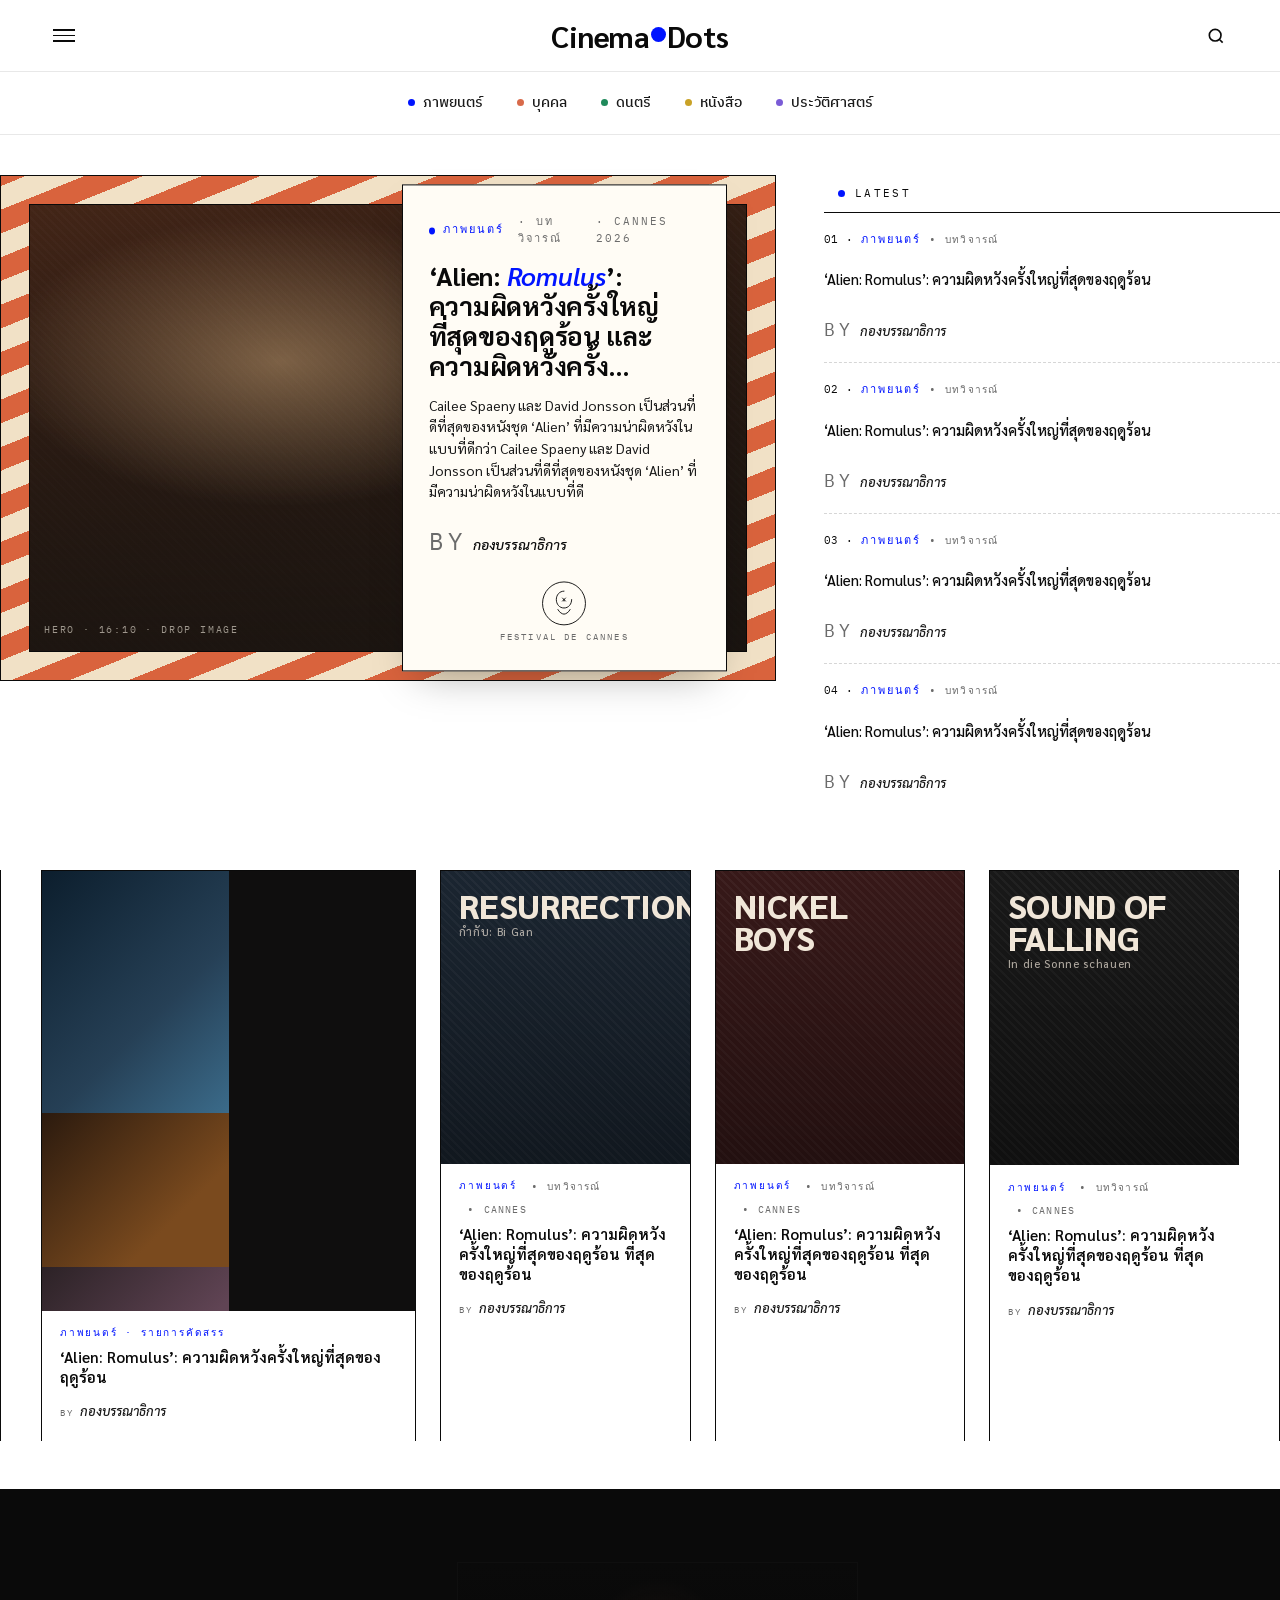
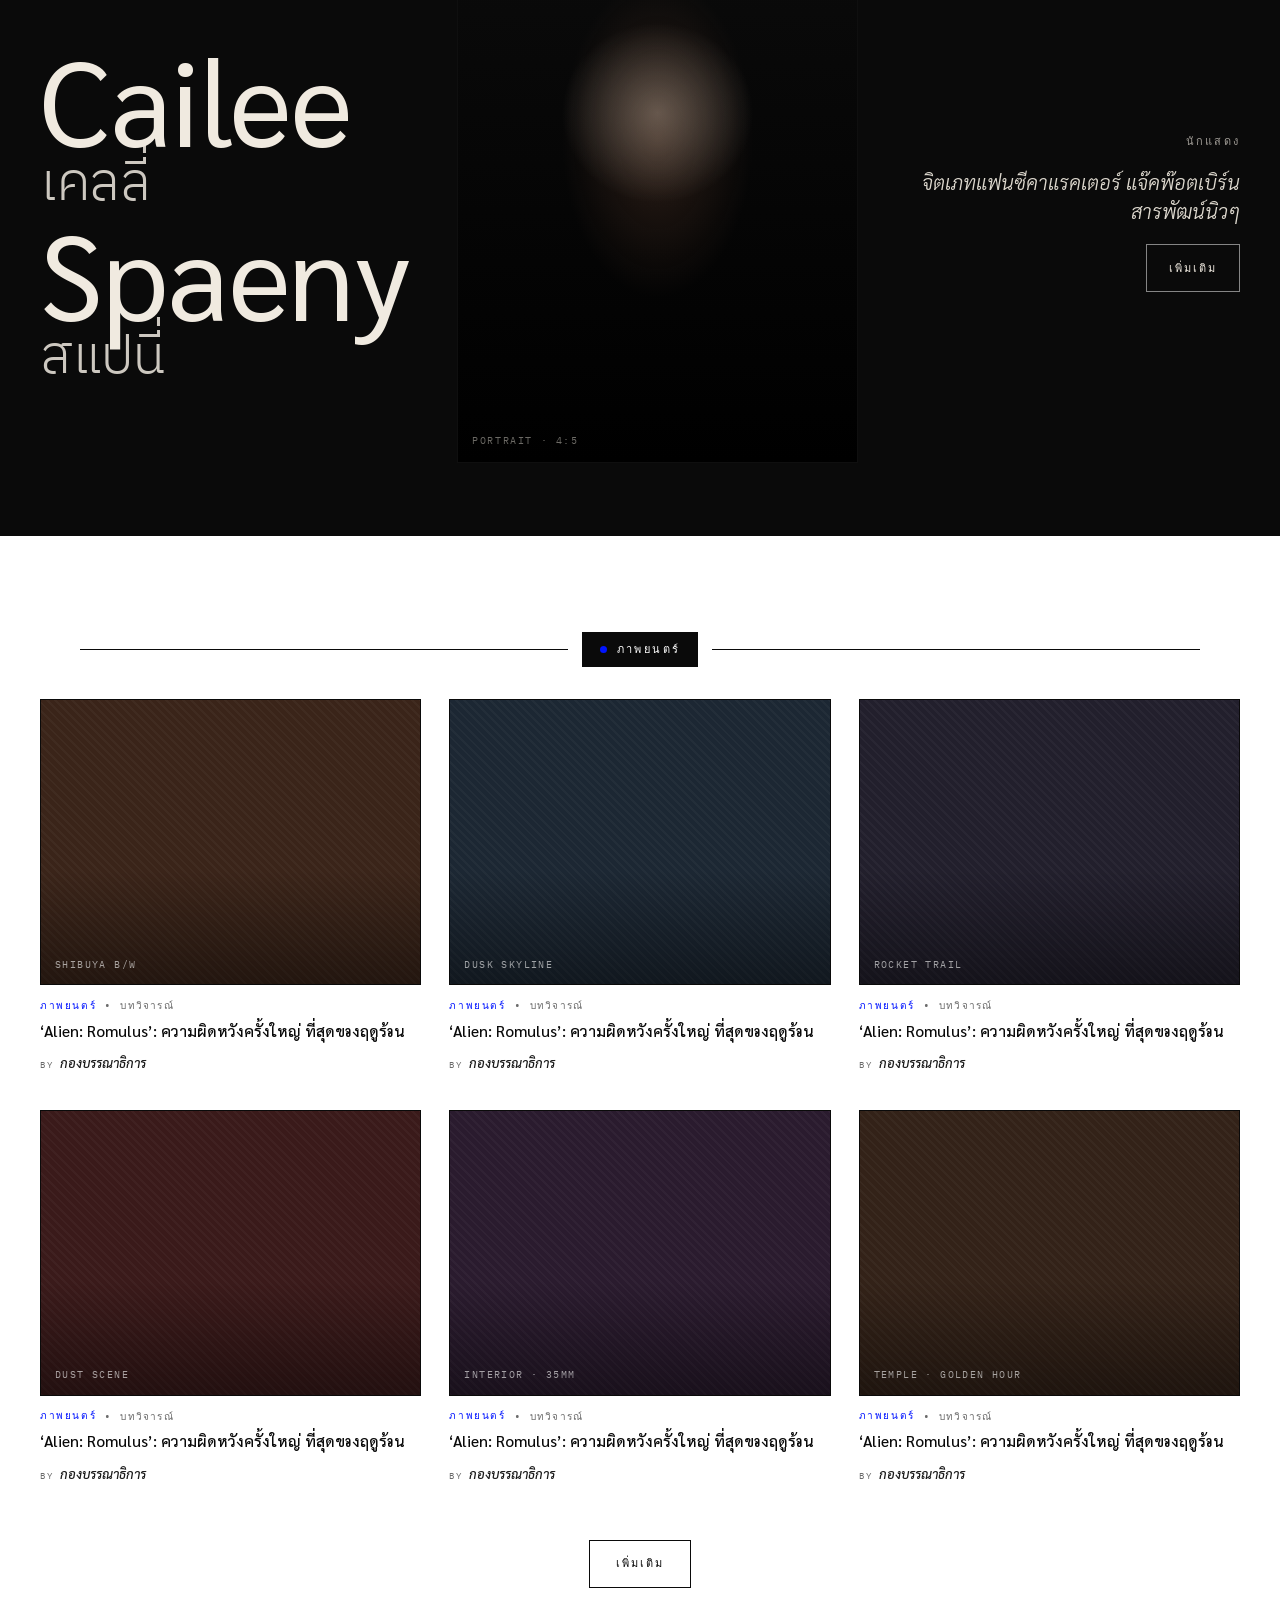
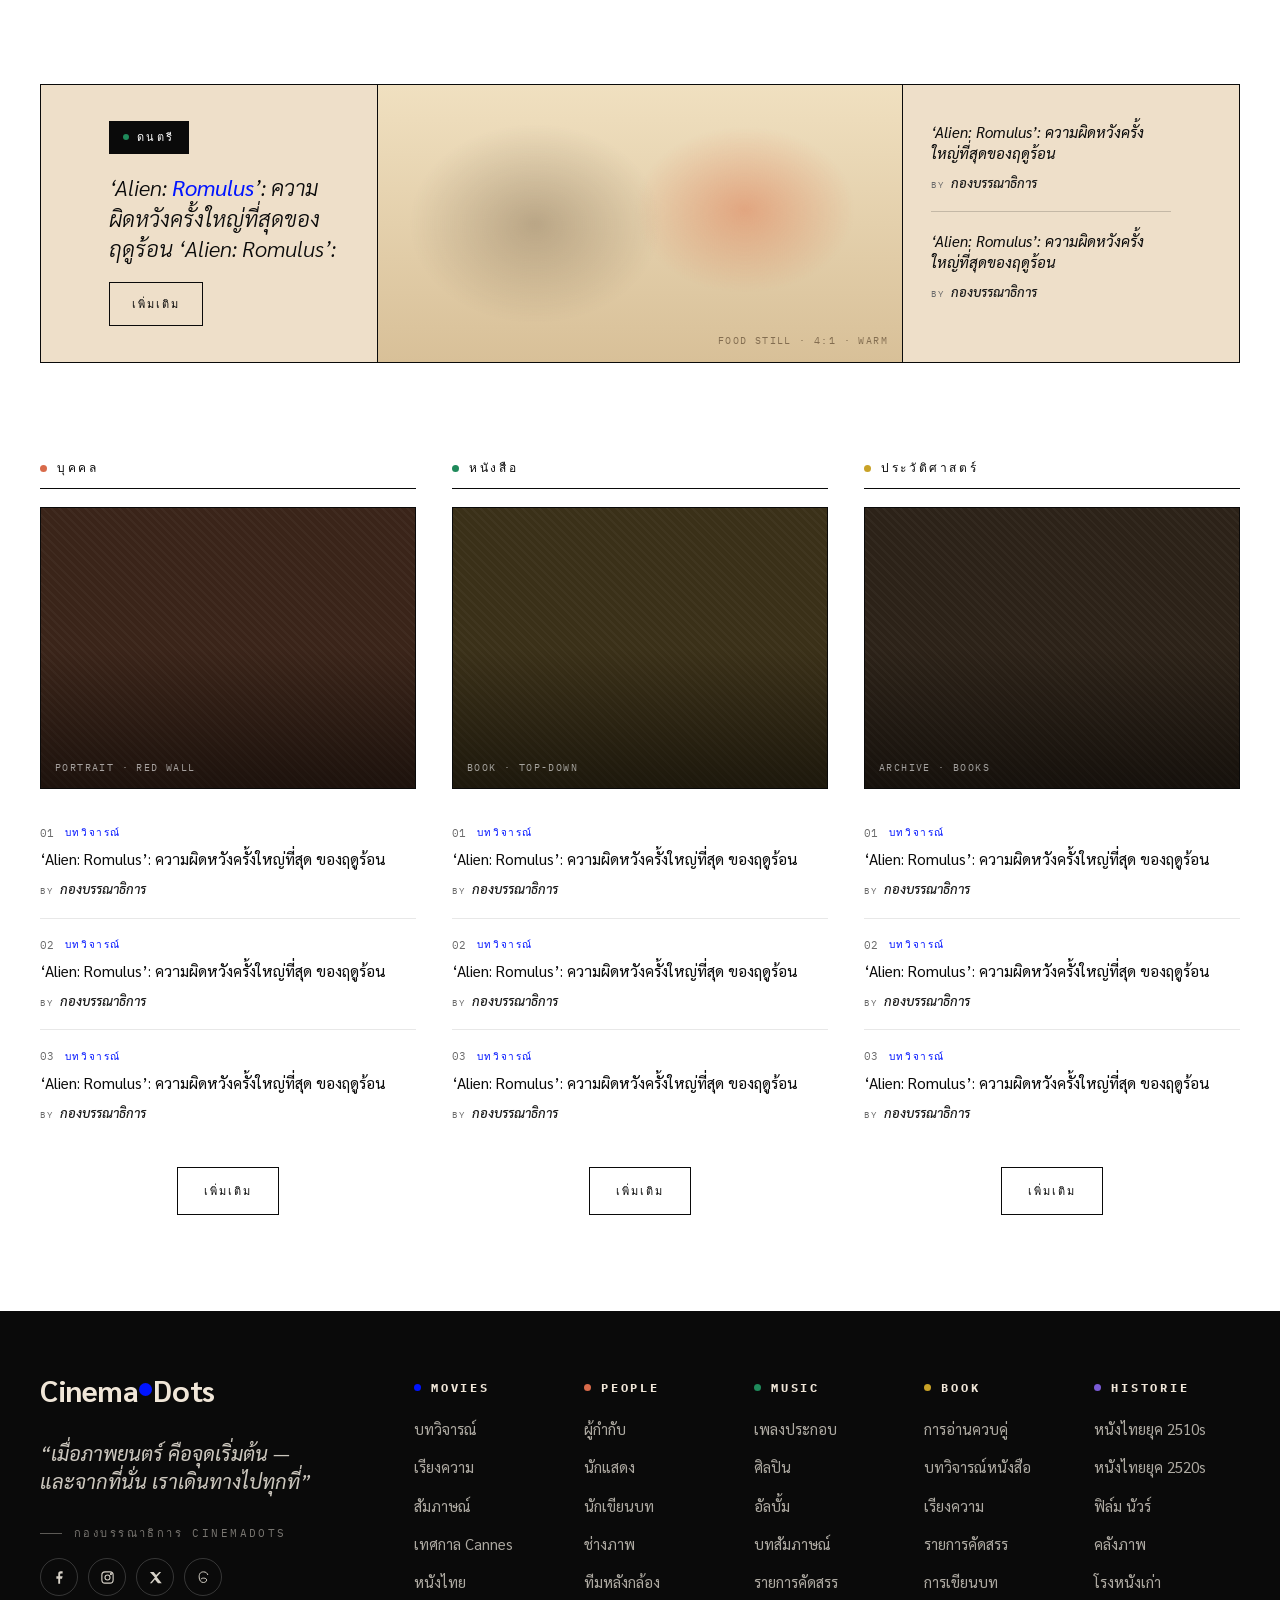
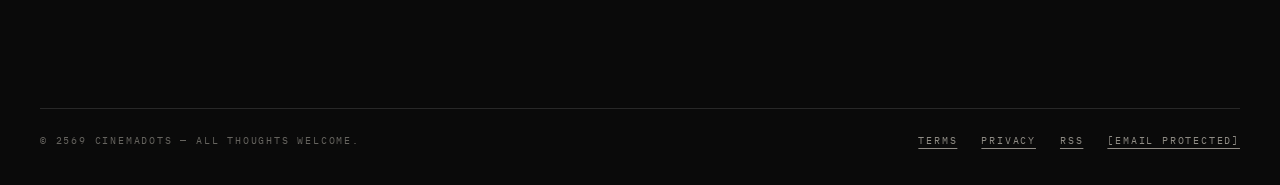
==== index.html @ bd302a7b "Initial commit: CinemaDots wireframe" ====
<!doctype html>
<html lang="th">
<head>
<meta charset="utf-8" />
<meta name="viewport" content="width=device-width, initial-scale=1" />
<title>CinemaDots — ฉบับสัปดาห์ที่ 047</title>
<link rel="preconnect" href="https://fonts.googleapis.com" />
<link rel="preconnect" href="https://fonts.gstatic.com" crossorigin />
<link href="https://fonts.googleapis.com/css2?family=IBM+Plex+Mono:wght@400;500&family=IBM+Plex+Sans+Thai:wght@300;400;500;600;700&family=Sarabun:ital,wght@0,300;0,400;0,500;0,600;0,700;0,800;1,400;1,500&display=swap" rel="stylesheet" />
<style>
  :root{
    --bg:#FFFFFF;
    --paper:#F7F7F4;
    --ink:#0A0A0A;
    --ink-2:#1A1A1A;
    --mute:#6B6B6B;
    --rule:#E8E8E8;
    --rule-2:#D6D6D6;
    --accent:#0014FF;
    --accent-2:#1F36FF;
    --warm:#EEDFC9;     /* music card cream */
    --warm-2:#E4D2B6;
    --stripe-red:#D9633D;
    --stripe-cream:#F1E1C6;
    --night:#0A0A0A;
    --serif:'Sarabun', 'Times New Roman', serif;
    --sans:'IBM Plex Sans Thai', system-ui, sans-serif;
    --mono:'IBM Plex Mono', ui-monospace, monospace;

    /* diagonal red+cream stripe frame (Cannes ribbon style) */
    --stripes: repeating-linear-gradient(-22deg, var(--stripe-red) 0 22px, var(--stripe-cream) 22px 44px);
  }
  *{box-sizing:border-box}
  figure{margin:0}
  html,body{margin:0;padding:0;background:var(--bg);color:var(--ink);font-family:var(--sans);-webkit-font-smoothing:antialiased}
  body{font-size:16px;line-height:1.55}
  a{color:inherit;text-decoration:none}
  img{display:block;max-width:100%}
  button{font:inherit;color:inherit;background:none;border:0;cursor:pointer;padding:0}
  ::selection{background:var(--accent);color:#fff}

  /* ─────────── 01 · HEADER (centered logo) ─────────── */
  .topbar{
    position:sticky;top:0;z-index:30;background:var(--bg);
    border-bottom:1px solid var(--rule);
    display:grid;grid-template-columns:48px 1fr 48px;align-items:center;
    height:60px;padding:0 12px;transition:height .25s,box-shadow .25s;
  }
  .topbar.scrolled{box-shadow:0 8px 20px -14px rgba(0,0,0,.18);height:54px}
  .brand{
    font-family:var(--serif);font-weight:700;font-size:24px;letter-spacing:-.01em;line-height:1;color:var(--ink);
    display:inline-flex;align-items:center;justify-content:center;
  }
  .brand .dot{width:13px;height:13px;border-radius:50%;background:var(--accent);display:inline-block;margin:0 1px;transform:translateY(-1px)}
  .iconbtn{width:48px;height:48px;display:grid;place-items:center;border-radius:50%;color:var(--ink)}
  .iconbtn:active{background:#F3F3F3}
  .iconbtn svg{width:20px;height:20px}
  .iconbtn.hamburger{display:flex;flex-direction:column;align-items:center;justify-content:center;gap:4px}
  .iconbtn.hamburger span{width:22px;height:1.8px;background:currentColor;display:block}

  /* secondary nav row (desktop only) */
  .nav-row{display:none;border-bottom:1px solid var(--rule);background:var(--bg)}

  /* ─────────── 02 · HERO ─────────── */
  .hero{padding:20px 16px 0}
  .hero-frame{
    position:relative;
    background:var(--stripes);
    padding:18px;
    border:1px solid var(--ink);
  }
  .hero-stage{
    position:relative;width:100%;aspect-ratio:4/5;
    background:#1A1410;overflow:hidden;border:1px solid var(--ink);
  }
  .hero-img{
    position:absolute;inset:0;
    background:
      radial-gradient(60% 50% at 35% 35%, rgba(220,180,130,.45) 0%, transparent 65%),
      linear-gradient(180deg, rgba(26,20,16,.15) 0%, rgba(26,20,16,.85) 100%),
      repeating-linear-gradient(45deg, rgba(255,255,255,.018) 0 2px, transparent 2px 6px),
      linear-gradient(160deg, #4a2818 0%, #1A1410 100%);
  }
  .hero-img-label{
    position:absolute;bottom:14px;left:14px;
    font-family:var(--mono);font-size:10px;letter-spacing:.18em;text-transform:uppercase;
    color:rgba(245,238,225,.6);
  }
  /* overlay title card */
  .hero-card{
    margin:18px 0 0;
    background:#FFFCF5;border:1px solid var(--ink);
    padding:24px 22px 22px;
    display:flex;flex-direction:column;gap:14px;
  }
  .hero-card .cat{
    font-family:var(--mono);font-size:11px;letter-spacing:.18em;text-transform:uppercase;
    color:var(--accent);display:inline-flex;align-items:center;gap:8px;
  }
  .hero-card .cat .d{width:7px;height:7px;border-radius:50%;background:var(--accent)}
  .hero-card h1{
    font-family:var(--serif);font-weight:700;font-size:26px;line-height:1.15;letter-spacing:-.01em;
    margin:0;color:var(--ink);text-wrap:balance;
  }
  .hero-card h1 em{font-style:italic;color:var(--accent);font-weight:600}
  .hero-card .body{font-family:var(--serif);font-size:14.5px;line-height:1.55;color:var(--ink-2);margin:0;text-wrap:pretty}
  .hero-card .mark{
    margin-top:6px;
    font-family:var(--mono);font-size:9px;letter-spacing:.22em;text-transform:uppercase;color:var(--mute);
    display:inline-flex;align-items:baseline;
  }
  .hero-card .mark em{font-style:italic;color:var(--ink);text-transform:none;font-family:var(--serif);font-size:14px;letter-spacing:0;font-weight:500;margin-left:6px}
  .hero-card .seal{
    margin-top:6px;display:flex;flex-direction:column;align-items:center;gap:4px;
    font-family:var(--mono);font-size:9px;letter-spacing:.24em;text-transform:uppercase;color:var(--mute);
  }
  .hero-card .seal svg{width:46px;height:46px}

  /* ─────────── 02b · LATEST (right column on desktop) ─────────── */
  .latest{padding:32px 20px 0}
  .latest-head{
    display:flex;align-items:center;gap:10px;
    padding:0 0 12px;border-bottom:1px solid var(--ink);
    font-family:var(--mono);font-size:12px;letter-spacing:.22em;text-transform:uppercase;color:var(--ink);
    margin-bottom:0;
  }
  .latest-head .d{width:7px;height:7px;border-radius:50%;background:var(--accent);flex:0 0 auto}
  .latest-list{counter-reset:lat}
  .latest-item{counter-increment:lat}
  .latest-list{display:flex;flex-direction:column}
  .latest-item{
    padding:18px 0;border-bottom:1px dashed var(--rule-2);
    display:flex;flex-direction:column;gap:8px;
  }
  .latest-item:last-child{border-bottom:0}
  .latest-cat{
    font-family:var(--mono);font-size:11px;letter-spacing:.16em;text-transform:uppercase;
    color:var(--accent);display:inline-flex;align-items:center;gap:0;flex-wrap:wrap;
  }
  .latest-cat .d{display:none}
  .latest-cat .latest-num{font-family:var(--mono);font-size:11px;color:var(--ink);letter-spacing:.04em;margin-right:8px}
  .latest-cat .latest-num::before{content:counter(lat, decimal-leading-zero) " · "}
  .latest-tag{color:var(--mute);letter-spacing:.12em;text-transform:uppercase;font-size:10px}
  .latest-tag::before{content:"•";margin:0 8px;color:var(--mute);font-size:11px}
  .latest-ti{font-family:var(--serif);font-weight:500;font-size:15.5px;line-height:1.35;color:var(--ink);text-wrap:pretty}
  .latest-by{
    font-family:var(--mono);font-size:9px;letter-spacing:.22em;text-transform:uppercase;color:var(--mute);
    margin-top:4px;display:inline-flex;align-items:baseline;
  }
  .latest-by em{font-style:italic;color:var(--ink-2);font-family:var(--serif);font-size:13px;font-weight:500;letter-spacing:0;margin-left:6px;text-transform:none}

  /* ─────────── 03 · POSTERS STRIP ─────────── */
  .posters{margin-top:48px;padding:0 16px;display:grid;grid-template-columns:1fr;gap:24px;border-top:0;border-bottom:0}
  .poster-cell{padding:0;border:1px solid var(--ink);display:flex;flex-direction:column;background:var(--bg)}
  .poster-cat{
    font-family:var(--mono);font-size:10px;letter-spacing:.16em;text-transform:uppercase;color:var(--accent);
    display:inline-flex;align-items:center;gap:0;flex-wrap:wrap;
  }
  .poster-cat .d{display:none}
  .poster-tag{color:var(--mute);font-size:10px;letter-spacing:.12em;text-transform:uppercase}
  .poster-tag::before{content:"•";margin:0 8px;color:var(--mute);font-size:11px}
  .poster-by{font-family:var(--mono);font-size:9px;letter-spacing:.22em;text-transform:uppercase;color:var(--mute);margin-top:auto;padding-top:8px;display:inline-flex;align-items:baseline}
  .poster-by em{font-style:italic;color:var(--ink-2);font-family:var(--serif);font-size:13px;font-weight:500;letter-spacing:0;margin-left:6px;text-transform:none}
  .poster-img{position:relative;width:100%;aspect-ratio:1/1.18;overflow:hidden;background:#0F0E0E}
  .poster-img .ph{
    position:absolute;inset:0;
    background:linear-gradient(180deg, rgba(0,0,0,.05), rgba(0,0,0,.4)),
               repeating-linear-gradient(45deg, rgba(255,255,255,.04) 0 2px, transparent 2px 6px),
               var(--p-bg, #1c1c1c);
  }
  .poster-label{
    position:absolute;left:18px;top:18px;right:18px;
    color:#F0E6D8;font-family:var(--serif);font-weight:800;font-size:30px;line-height:.95;text-transform:uppercase;letter-spacing:-.01em;
  }
  .poster-label small{display:block;font-size:11px;font-weight:500;letter-spacing:.06em;margin-top:6px;color:rgba(240,230,216,.7);text-transform:none}
  /* collage cell (first) */
  .poster-collage{position:relative;width:100%;height:100%}
  .collage .tile{position:absolute;background-size:cover}
  .poster-body{padding:14px 18px 20px;display:flex;flex-direction:column;gap:6px}
  .poster-cat{
    font-family:var(--mono);font-size:10px;letter-spacing:.18em;text-transform:uppercase;color:var(--accent);
    display:inline-flex;align-items:center;gap:6px;
  }
  .poster-cat .d{width:5px;height:5px;border-radius:50%;background:var(--accent)}
  .poster-ti{font-family:var(--serif);font-weight:600;font-size:15px;line-height:1.35;color:var(--ink);text-wrap:pretty;margin:0}

  /* ─────────── 04 · CAILEE BLACK SECTION ─────────── */
  .profile{background:var(--night);color:#F0EAE0;padding:48px 24px 56px;margin-top:0;border-top:1px solid var(--ink);border-bottom:1px solid var(--ink);display:flex;flex-direction:column;gap:28px}
  .profile-name{
    font-family:var(--serif);font-weight:300;color:#F0EAE0;line-height:.95;letter-spacing:-.02em;margin:0;
    display:flex;flex-direction:column;gap:0;
  }
  .profile-name .en{font-size:64px;font-weight:400}
  .profile-name .th{font-family:var(--sans);font-size:34px;font-weight:300;margin-top:4px;color:rgba(240,234,224,.85)}
  .profile-name .en.two{margin-top:6px}
  .profile-portrait{
    position:relative;width:100%;aspect-ratio:4/5;
    background:#000;overflow:hidden;border:1px solid rgba(255,255,255,.06);
  }
  .profile-portrait .scene{
    position:absolute;inset:0;
    background:
      radial-gradient(40% 30% at 50% 30%, rgba(220,200,180,.35) 0%, transparent 60%),
      radial-gradient(30% 40% at 50% 35%, rgba(60,40,30,.7) 0%, transparent 80%),
      linear-gradient(180deg, #0a0a0a 0%, #000 100%);
  }
  .profile-portrait .ph-label{position:absolute;bottom:14px;left:14px;font-family:var(--mono);font-size:10px;letter-spacing:.16em;text-transform:uppercase;color:rgba(240,234,224,.45)}
  .profile-side{display:flex;flex-direction:column;gap:18px}
  .profile-role{
    font-family:var(--mono);font-size:11px;letter-spacing:.2em;text-transform:uppercase;color:rgba(240,234,224,.65);
  }
  .profile-body{font-family:var(--serif);font-style:italic;font-weight:300;font-size:18px;line-height:1.45;color:rgba(240,234,224,.92);margin:0;text-wrap:pretty}
  .profile-cta{
    align-self:flex-start;display:inline-flex;align-items:center;justify-content:center;gap:10px;
    min-height:48px;padding:0 22px;border:1px solid rgba(255,255,255,.5);color:#F0EAE0;
    font-family:var(--mono);font-size:11px;letter-spacing:.18em;text-transform:uppercase;
  }
  .profile-cta:hover{background:#F0EAE0;color:var(--night)}

  /* ─────────── 05 · ภาพยนตร์ SECTION (centered tag + grid) ─────────── */
  .section-head{
    display:flex;align-items:center;gap:14px;
    margin:64px 20px 28px;
  }
  .section-head .line{flex:1;height:1px;background:var(--ink)}
  .section-head .tag{
    background:var(--ink);color:var(--bg);
    padding:9px 18px;
    font-family:var(--mono);font-size:11px;letter-spacing:.22em;text-transform:uppercase;
    display:inline-flex;align-items:center;gap:10px;
  }
  .section-head .tag .d{width:7px;height:7px;border-radius:50%;background:var(--accent)}

  .film-grid{padding:0 20px;display:grid;grid-template-columns:1fr;gap:36px}
  .film-card{display:flex;flex-direction:column;gap:0}
  .film-img{position:relative;width:100%;aspect-ratio:4/3;overflow:hidden;background:#1a1a1a;border:1px solid var(--ink)}
  .film-img .ph{
    position:absolute;inset:0;
    background:linear-gradient(180deg, rgba(0,0,0,.0) 60%, rgba(0,0,0,.4) 100%),
               repeating-linear-gradient(45deg, rgba(255,255,255,.03) 0 2px, transparent 2px 6px),
               var(--p-bg, #1c1c1c);
  }
  .film-img .ph-label{position:absolute;bottom:12px;left:14px;font-family:var(--mono);font-size:10px;letter-spacing:.14em;text-transform:uppercase;color:rgba(255,255,255,.6)}
  .film-meta{padding:12px 0 0;display:flex;flex-direction:column;gap:6px}
  .film-cat{font-family:var(--mono);font-size:10px;letter-spacing:.16em;text-transform:uppercase;color:var(--accent);display:inline-flex;align-items:center;gap:0;flex-wrap:wrap}
  .film-cat .d{display:none}
  .film-tag{color:var(--mute);font-size:10px;letter-spacing:.12em;text-transform:uppercase}
  .film-tag::before{content:"•";margin:0 8px;color:var(--mute);font-size:11px}
  .film-ti{font-family:var(--serif);font-weight:500;font-size:16px;line-height:1.35;color:var(--ink);margin:0;text-wrap:pretty}
  .film-by{font-family:var(--mono);font-size:9px;letter-spacing:.22em;text-transform:uppercase;color:var(--mute);margin-top:6px;display:inline-flex;align-items:baseline}
  .film-by em{font-style:italic;color:var(--ink-2);font-family:var(--serif);font-size:13px;font-weight:500;letter-spacing:0;margin-left:6px;text-transform:none}

  .more-row{display:flex;justify-content:center;padding:32px 20px 0}
  .more-btn{
    display:inline-flex;align-items:center;justify-content:center;gap:14px;
    min-height:48px;padding:0 26px;
    border:1px solid var(--ink);color:var(--ink);
    font-family:var(--mono);font-size:11px;letter-spacing:.18em;text-transform:uppercase;
  }
  .more-btn:active{background:var(--ink);color:var(--bg)}

  /* ─────────── 06 · MUSIC (cream card) ─────────── */
  .music{
    margin:64px 20px 0;
    background:var(--warm);
    border:1px solid var(--ink);
    display:grid;grid-template-columns:1fr;
  }
  .music-left{padding:28px 24px 24px;display:flex;flex-direction:column;gap:18px;border-bottom:1px solid var(--ink)}
  .music-tag{
    align-self:flex-start;background:var(--ink);color:var(--bg);
    padding:8px 14px;font-family:var(--mono);font-size:11px;letter-spacing:.22em;text-transform:uppercase;
    display:inline-flex;align-items:center;gap:8px;
  }
  .music-tag .d{width:6px;height:6px;border-radius:50%;background:#1F8A5B}
  .music-quote{font-family:var(--serif);font-style:italic;font-weight:300;font-size:20px;line-height:1.4;color:var(--ink);margin:0;text-wrap:balance}
  .music-quote em{color:var(--accent);font-weight:400;font-style:italic}
  .music-by{font-family:var(--serif);font-weight:700;font-size:18px;letter-spacing:-.01em;color:var(--ink);display:inline-flex;align-items:baseline}
  .music-by .dot{width:10px;height:10px;border-radius:50%;background:var(--accent);display:inline-block;margin:0 1px;transform:translateY(-1px)}
  .music-cta{
    align-self:flex-start;display:inline-flex;align-items:center;justify-content:center;gap:10px;
    min-height:44px;padding:0 22px;border:1px solid var(--ink);
    font-family:var(--mono);font-size:11px;letter-spacing:.18em;text-transform:uppercase;color:var(--ink);
  }

  .music-mid{position:relative;width:100%;aspect-ratio:4/1;border-bottom:1px solid var(--ink);overflow:hidden;background:var(--warm-2)}
  .music-mid .scene{
    position:absolute;inset:0;
    background:
      radial-gradient(40% 60% at 30% 50%, rgba(60,40,20,.25) 0%, transparent 60%),
      radial-gradient(35% 50% at 70% 45%, rgba(220,100,60,.4) 0%, transparent 60%),
      linear-gradient(180deg, #f0e0c0 0%, #d8c098 100%);
  }
  .music-mid .ph-label{position:absolute;bottom:14px;right:14px;font-family:var(--mono);font-size:10px;letter-spacing:.14em;text-transform:uppercase;color:rgba(60,40,20,.55)}

  .music-right{padding:24px;display:flex;flex-direction:column;gap:0}
  .music-side{padding:18px 0;border-bottom:1px solid rgba(10,10,10,.18);display:flex;flex-direction:column;gap:6px}
  .music-side:first-child{padding-top:0}
  .music-side:last-child{border-bottom:0}
  .music-side .ti{font-family:var(--serif);font-style:italic;font-size:15px;line-height:1.4;color:var(--ink);margin:0;text-wrap:pretty}
  .music-side .by{font-family:var(--mono);font-size:9px;letter-spacing:.22em;text-transform:uppercase;color:var(--mute);display:inline-flex;align-items:baseline;margin-top:4px}
  .music-side .by em{font-style:italic;color:var(--ink-2);font-family:var(--serif);font-size:13px;font-weight:500;letter-spacing:0;margin-left:6px;text-transform:none}

  /* ─────────── 07 · PILLARS (3-col on desktop) ─────────── */
  .pillars{padding:0 20px;margin-top:64px;display:flex;flex-direction:column;gap:48px}
  .pillar{display:flex;flex-direction:column;gap:18px}
  .pillar-head{display:flex;align-items:center;gap:10px;padding-bottom:10px;border-bottom:1px solid var(--ink)}
  .pillar-head .line{display:none}
  .pillar-head .tag{
    background:transparent;color:var(--ink);padding:0;
    font-family:var(--mono);font-size:12px;letter-spacing:.22em;text-transform:uppercase;
    display:inline-flex;align-items:center;gap:10px;
  }
  .pillar-head .tag .d{width:7px;height:7px;border-radius:50%}
  .pillar.people .pillar-head .tag .d{background:#D86A4A}
  .pillar.book .pillar-head .tag .d{background:#1F8A5B}
  .pillar.history .pillar-head .tag .d{background:#C9A227}
  .pillar-img{position:relative;width:100%;aspect-ratio:16/9;overflow:hidden;background:#1a1a1a;border:1px solid var(--ink)}
  .pillar-img .ph{position:absolute;inset:0;background:linear-gradient(180deg, rgba(0,0,0,.0) 50%, rgba(0,0,0,.5) 100%),repeating-linear-gradient(45deg, rgba(255,255,255,.03) 0 2px, transparent 2px 6px),var(--p-bg, #1c1c1c)}
  .pillar-img .ph-label{position:absolute;bottom:12px;left:14px;font-family:var(--mono);font-size:10px;letter-spacing:.14em;text-transform:uppercase;color:rgba(255,255,255,.6)}
  .pillar-list{counter-reset:pi;display:flex;flex-direction:column;border-top:0}
  .pillar-item{counter-increment:pi;padding:18px 0;border-bottom:1px solid var(--rule);display:flex;flex-direction:column;gap:6px;min-height:64px}
  .pillar-item:last-child{border-bottom:0}
  .pillar-item .meta{
    font-family:var(--mono);font-size:10px;letter-spacing:.16em;text-transform:uppercase;color:var(--ink);
    display:inline-flex;align-items:center;gap:10px;
  }
  .pillar-item .meta .num{color:var(--mute);font-size:11px;letter-spacing:.04em;text-transform:none}
  .pillar-item .meta .num::before{content:counter(pi, decimal-leading-zero)}
  .pillar-item .meta .tag{color:var(--accent)}
  .pillar-item .ti{font-family:var(--serif);font-size:15.5px;line-height:1.4;color:var(--ink);margin:0;text-wrap:pretty}
  .pillar-item .by{font-family:var(--mono);font-size:9px;letter-spacing:.22em;text-transform:uppercase;color:var(--mute);display:inline-flex;align-items:baseline;margin-top:4px}
  .pillar-item .by em{font-style:italic;color:var(--ink-2);font-family:var(--serif);font-size:13px;font-weight:500;letter-spacing:0;margin-left:6px;text-transform:none}
  .pillar-more{display:flex;justify-content:center;margin-top:8px}

  /* ─────────── 08 · FOOTER ─────────── */
  footer.colophon{
    margin-top:64px;padding:48px 20px 36px;
    background:var(--night);color:#D7D2C8;
    display:flex;flex-direction:column;gap:48px;
  }
  .ft-brand{display:flex;flex-direction:column;gap:16px;margin-bottom:8px}
  .ft-brand .brand{color:#F0E6D8;font-size:30px;justify-content:flex-start}
  .ft-brand .brand .dot{background:var(--accent)}
  .ft-quote{font-family:var(--serif);font-style:italic;font-size:20px;line-height:1.4;color:rgba(215,210,200,.95);margin:18px 0 0;max-width:32ch;text-wrap:balance}
  .ft-quote em{color:#A8B0FF;font-style:italic;font-weight:500}
  .ft-quote-name{font-family:var(--mono);font-size:11px;letter-spacing:.22em;text-transform:uppercase;color:rgba(215,210,200,.55);margin-top:14px;display:inline-flex;align-items:center;gap:12px}
  .ft-quote-name::before{content:"";width:22px;height:1px;background:rgba(215,210,200,.4)}
  .ft-socials{display:flex;gap:10px}
  .ft-socials a{width:38px;height:38px;border:1px solid rgba(255,255,255,.18);border-radius:50%;display:grid;place-items:center;color:#D7D2C8}
  .ft-socials a:hover{background:#F0E6D8;color:var(--night)}
  .ft-socials svg{width:15px;height:15px}
  .ft-contact{display:flex;flex-direction:column;gap:6px;font-family:var(--mono);font-size:11px;letter-spacing:.14em;text-transform:uppercase;color:rgba(215,210,200,.55)}
  .ft-contact .lbl{color:rgba(215,210,200,.65)}
  .ft-contact .email{
    color:#F0E6D8;font-size:14px;letter-spacing:.04em;font-family:var(--sans);text-transform:none;
    padding:2px 0 6px;border-bottom:2px dotted var(--accent);align-self:flex-start;
  }
  .ft-cols{display:grid;grid-template-columns:1fr 1fr;gap:24px;padding-top:24px;border-top:1px solid rgba(255,255,255,.12)}
  .ft-col h6{
    background:transparent;border:0;padding:0;
    font-family:var(--mono);font-size:12px;letter-spacing:.24em;text-transform:uppercase;color:#F0E6D8;
    margin:0 0 22px;display:inline-flex;align-items:center;gap:10px;width:auto;
  }
  .ft-col h6 .d{width:7px;height:7px;border-radius:50%}
  .ft-col h6.films .d{background:var(--accent)}
  .ft-col h6.people .d{background:#D86A4A}
  .ft-col h6.music .d{background:#1F8A5B}
  .ft-col h6.book .d{background:#C9A227}
  .ft-col h6.history .d{background:#7A5BD6}
  .ft-col ul{list-style:none;padding:0;margin:0;display:flex;flex-direction:column;gap:18px}
  .ft-col li{font-family:var(--serif);font-size:15px;line-height:1.35;color:rgba(215,210,200,.8);padding:0;border-bottom:0}
  .ft-col li a{display:inline-block;color:inherit;transition:color .15s}
  .ft-col li a:hover{color:#F0E6D8}
  .ft-bottom{margin-top:48px;padding-top:24px;border-top:1px solid rgba(255,255,255,.12);display:flex;flex-direction:column;gap:10px;font-family:var(--mono);font-size:10px;letter-spacing:.18em;text-transform:uppercase;color:rgba(215,210,200,.45)}
  .ft-bottom .rt{display:flex;gap:24px;flex-wrap:wrap}
  .ft-bottom a{color:rgba(215,210,200,.65);text-decoration:underline;text-underline-offset:4px;text-decoration-thickness:1px}
  .ft-bottom a:hover{color:#F0E6D8}

  /* ─────────── Hamburger overlay ─────────── */
  .menu-panel{position:fixed;inset:0;z-index:60;background:#fff;transform:translateY(-100%);transition:transform .35s cubic-bezier(.6,0,.2,1);display:flex;flex-direction:column}
  .menu-panel.open{transform:translateY(0)}
  .menu-top{display:grid;grid-template-columns:48px 1fr 48px;align-items:center;height:60px;padding:0 12px;border-bottom:1px solid var(--ink)}
  .menu-close{width:48px;height:48px;display:grid;place-items:center;font-family:var(--mono);font-size:11px;letter-spacing:.14em;text-transform:uppercase;color:var(--ink)}
  .menu-list{padding:24px 20px;display:flex;flex-direction:column;flex:1;overflow-y:auto}
  .menu-list a{display:flex;align-items:center;justify-content:space-between;padding:16px 0;border-bottom:1px solid var(--rule);font-family:var(--serif);font-size:22px;font-weight:500;color:var(--ink);min-height:48px}
  .menu-list a .d{width:8px;height:8px;border-radius:50%;background:var(--accent)}
  .menu-foot{padding:18px 20px 24px;border-top:1px solid var(--rule);font-family:var(--mono);font-size:10px;letter-spacing:.14em;text-transform:uppercase;color:var(--mute);display:flex;justify-content:space-between}

  /* image placeholders */
  .p-A{--p-bg:#3a2419}.p-B{--p-bg:#1c2733}.p-C{--p-bg:#2a1b2e}
  .p-D{--p-bg:#1e2e1d}.p-E{--p-bg:#3a1a1a}.p-F{--p-bg:#221f2c}
  .p-G{--p-bg:#2c2517}.p-H{--p-bg:#1a1a1a}.p-I{--p-bg:#332218}
  .p-bookm{--p-bg:#3a3018}
  .p-arch{--p-bg:#2c2218}

  /* ═════════════════ DESKTOP (≥960px) ═════════════════ */
  @media (min-width:960px){
    body{font-size:16px}
    .topbar,
    .nav-row,
    .hero,
    .latest,
    .posters,
    .profile,
    .section-head,
    .film-grid,
    .more-row,
    .music,
    .pillars,
    footer.colophon{
      padding-left:max(40px, calc((100% - 1320px)/2));
      padding-right:max(40px, calc((100% - 1320px)/2));
    }

    /* HEADER */
    .topbar{height:72px;grid-template-columns:1fr auto 1fr}
    .topbar .brand{font-size:30px}
    .topbar .brand .dot{width:15px;height:15px}
    .topbar .iconbtn.hamburger{justify-self:start}
    .topbar .iconbtn.search{justify-self:end}
    .iconbtn.hamburger{display:flex}
    /* second row nav */
    .nav-row{display:flex;justify-content:center;align-items:center;gap:34px;padding:14px 0}
    .nav-row a{
      display:inline-flex;align-items:center;gap:8px;
      font-size:14px;font-weight:500;color:var(--ink-2);
      position:relative;padding:6px 0;
    }
    .nav-row a::before{content:"";width:7px;height:7px;border-radius:50%;background:var(--ink);display:inline-block}
    .nav-row a:nth-child(1)::before{background:var(--accent)}
    .nav-row a:nth-child(2)::before{background:#D86A4A}
    .nav-row a:nth-child(3)::before{background:#1F8A5B}
    .nav-row a:nth-child(4)::before{background:#C9A227}
    .nav-row a:nth-child(5)::before{background:#7A5BD6}
    .nav-row a::after{content:"";position:absolute;left:15px;right:0;bottom:0;height:1px;background:var(--ink);transform:scaleX(0);transform-origin:left;transition:transform .25s}
    .nav-row a:hover::after{transform:scaleX(1)}

    /* HERO + LATEST (2-col layout) */
    .hero-grid{display:grid;grid-template-columns:1.7fr 1fr;gap:48px;align-items:start;padding-top:40px}
    .hero{padding:0}
    .hero-frame{padding:28px;position:relative}
    .hero-stage{aspect-ratio:16/10}
    /* overlay title card on right portion of image */
    .hero-card{
      position:absolute;right:48px;top:50%;transform:translateY(-50%);
      width:42%;max-width:420px;margin:0;
      padding:28px 26px 26px;
      box-shadow:0 18px 40px -16px rgba(0,0,0,.35);
    }
    .hero-card h1{font-size:22px}
    .hero-card .body{font-size:14px}
    .hero-card .mark{font-size:24px}
    .latest{padding:0;border-left:0}
    .latest-head{padding:10px 14px;font-size:11px}
    .latest-ti{font-size:14.5px}
    .latest-by{font-size:18px}

    /* POSTERS — 4 col strip */
    .posters{margin-top:56px;grid-template-columns:1.5fr 1fr 1fr 1fr;border-left:1px solid var(--ink);border-right:1px solid var(--ink)}
    .poster-cell{border-bottom:0;border-right:1px solid var(--ink)}
    .poster-cell:last-child{border-right:0}
    .poster-img{aspect-ratio:1/1.18}
    .poster-label{font-size:34px}

    /* PROFILE — 3-col black section */
    .profile{
      margin-top:48px;
      display:grid;grid-template-columns:1fr 1.2fr 1fr;gap:48px;align-items:center;
      padding:72px max(40px, calc((100% - 1320px)/2));min-height:560px;
    }
    .profile-name .en{font-size:96px;line-height:.92}
    .profile-name .th{font-size:46px;margin-top:6px}
    .profile-portrait{aspect-ratio:4/5;height:100%;max-height:520px}
    .profile-side{align-items:flex-end;text-align:right}
    .profile-body{font-size:20px;max-width:30ch}
    .profile-cta{align-self:flex-end}

    /* SECTION HEAD + FILM GRID */
    .section-head{margin:96px max(40px, calc((100% - 1320px)/2)) 32px}
    .film-grid{grid-template-columns:repeat(3,1fr);gap:36px 28px;padding-bottom:8px}
    .film-img{aspect-ratio:4/3}
    .film-ti{font-size:15.5px}
    .more-row{padding-top:48px}

    /* MUSIC — 3 col */
    .music{
      margin:96px max(40px, calc((100% - 1320px)/2)) 0;
      grid-template-columns:.85fr 1.5fr .85fr;
    }
    .music-left{border-bottom:0;border-right:1px solid var(--ink);padding:36px 28px}
    .music-mid{aspect-ratio:4/1;height:100%;min-height:0;border-bottom:0}
    .music-right{padding:36px 28px;border-left:1px solid var(--ink)}
    .music-quote{font-size:22px}

    /* PILLARS — 3 col */
    .pillars{margin-top:96px;flex-direction:row;gap:36px}
    .pillar{flex:1;min-width:0}
    .pillar-img{aspect-ratio:4/3}

    /* FOOTER */
    footer.colophon{
      margin-top:96px;padding-top:64px;padding-bottom:36px;
      display:grid;grid-template-columns:1fr 2.6fr;gap:56px;align-items:start;
    }
    .ft-cols{grid-column:2;grid-row:1;padding-top:0;border-top:0;grid-template-columns:repeat(5,1fr);gap:24px}
    .ft-bottom{grid-column:1 / -1;flex-direction:row;justify-content:space-between;align-items:center}
  }

  @media (min-width:1280px){
    .hero-card h1{font-size:26px}
    .profile-name .en{font-size:120px}
    .profile-name .th{font-size:54px}
  }
</style>
</head>
<body>

<!-- 01 · HEADER -->
<header class="topbar" id="topbar">
  <button class="iconbtn hamburger" id="hamburger" aria-label="เปิดเมนู" aria-expanded="false" aria-controls="menuPanel">
    <span></span><span></span><span></span>
  </button>
  <a class="brand" href="#" aria-label="CinemaDots — หน้าแรก">Cinema<span class="dot" aria-hidden="true"></span>Dots</a>
  <button class="iconbtn search" aria-label="ค้นหา">
    <svg viewBox="0 0 24 24" fill="none" stroke="currentColor" stroke-width="2"><circle cx="11" cy="11" r="7"/><path d="m20 20-3.5-3.5"/></svg>
  </button>
</header>
<nav class="nav-row" aria-label="หมวดหลัก">
  <a href="#">ภาพยนตร์</a>
  <a href="#">บุคคล</a>
  <a href="#">ดนตรี</a>
  <a href="#">หนังสือ</a>
  <a href="#">ประวัติศาสตร์</a>
</nav>

<main data-screen-label="01 Home (Wireframe Build)">

<!-- 02 · HERO + LATEST -->
<div class="hero-grid">

  <section class="hero" aria-label="ภาพประจำสัปดาห์">
    <figure class="hero-frame">
      <div class="hero-stage" role="img" aria-label="ภาพประกอบจากภาพยนตร์ ‘Alien: Romulus’ — Cailee Spaeny ในฉากฝุ่นทะเลทราย">
        <div class="hero-img"></div>
        <div class="hero-img-label">Hero · 16:10 · drop image</div>
      </div>
      <aside class="hero-card">
        <span class="cat"><span class="d"></span> ภาพยนตร์ <span class="tag" style="color:var(--mute);font-weight:400;margin-left:6px">· บทวิจารณ์</span> <span class="tag" style="color:var(--mute);font-weight:400">· Cannes 2026</span></span>
        <h1>‘Alien: <em>Romulus</em>’: ความผิดหวังครั้งใหญ่ที่สุดของฤดูร้อน และความผิดหวังครั้ง…</h1>
        <p class="body">Cailee Spaeny และ David Jonsson เป็นส่วนที่ดีที่สุดของหนังชุด ‘Alien’ ที่มีความน่าผิดหวังในแบบที่ดีกว่า Cailee Spaeny และ David Jonsson เป็นส่วนที่ดีที่สุดของหนังชุด ‘Alien’ ที่มีความน่าผิดหวังในแบบที่ดี</p>
        <span class="mark">by <em>กองบรรณาธิการ</em></span>
        <div class="seal">
          <svg viewBox="0 0 60 60" fill="none" stroke="#0A0A0A" stroke-width="1.2" aria-hidden="true">
            <circle cx="30" cy="30" r="28"/>
            <path d="M30 14c-6 0-10 5-10 11s4 11 10 11 10-5 10-11" stroke-linecap="round"/>
            <path d="M22 38c2 4 6 6 8 6s6-2 8-6" stroke-linecap="round"/>
            <path d="M30 25v2M28 23l4 4M32 23l-4 4" stroke-linecap="round"/>
          </svg>
          <span>Festival de Cannes</span>
        </div>
      </aside>
    </figure>
  </section>

  <aside class="latest" aria-label="ล่าสุด">
    <div class="latest-head"><span class="d"></span> Latest</div>
    <div class="latest-list">
      <a class="latest-item" href="#">
        <span class="latest-cat"><span class="latest-num"></span><span class="d"></span> ภาพยนตร์ <span class="latest-tag">บทวิจารณ์</span></span>
        <p class="latest-ti">‘Alien: Romulus’: ความผิดหวังครั้งใหญ่ที่สุดของฤดูร้อน</p>
        <span class="latest-by">by <em>กองบรรณาธิการ</em></span>
      </a>
      <a class="latest-item" href="#">
        <span class="latest-cat"><span class="latest-num"></span><span class="d"></span> ภาพยนตร์ <span class="latest-tag">บทวิจารณ์</span></span>
        <p class="latest-ti">‘Alien: Romulus’: ความผิดหวังครั้งใหญ่ที่สุดของฤดูร้อน</p>
        <span class="latest-by">by <em>กองบรรณาธิการ</em></span>
      </a>
      <a class="latest-item" href="#">
        <span class="latest-cat"><span class="latest-num"></span><span class="d"></span> ภาพยนตร์ <span class="latest-tag">บทวิจารณ์</span></span>
        <p class="latest-ti">‘Alien: Romulus’: ความผิดหวังครั้งใหญ่ที่สุดของฤดูร้อน</p>
        <span class="latest-by">by <em>กองบรรณาธิการ</em></span>
      </a>
      <a class="latest-item" href="#">
        <span class="latest-cat"><span class="latest-num"></span><span class="d"></span> ภาพยนตร์ <span class="latest-tag">บทวิจารณ์</span></span>
        <p class="latest-ti">‘Alien: Romulus’: ความผิดหวังครั้งใหญ่ที่สุดของฤดูร้อน</p>
        <span class="latest-by">by <em>กองบรรณาธิการ</em></span>
      </a>
    </div>
  </aside>

</div>

<!-- 03 · POSTERS STRIP -->
<section class="posters" aria-label="โปสเตอร์ฉบับสัปดาห์">

  <a class="poster-cell" href="#">
    <div class="poster-img">
      <div class="poster-collage">
        <div class="tile" style="left:0;top:0;width:50%;height:55%;background:linear-gradient(135deg,#0c1e2d 0%,#264056 60%,#3b6b8a 100%)"></div>
        <div class="tile" style="right:0;top:0;width:50%;height:35%;background:linear-gradient(135deg,#2b1a0e 0%,#7a4a1e 70%)"></div>
        <div class="tile" style="right:0;top:35%;width:50%;height:20%;background:linear-gradient(135deg,#2c2226 0%,#604454 80%)"></div>
        <div class="tile" style="left:0;top:55%;width:33%;height:45%;background:linear-gradient(135deg,#3a1a14 0%,#8a3d2c 80%)"></div>
        <div class="tile" style="left:33%;top:55%;width:34%;height:45%;background:linear-gradient(135deg,#1e2014 0%,#4a5a2a 80%)"></div>
        <div class="tile" style="left:67%;top:55%;width:33%;height:45%;background:linear-gradient(135deg,#221422 0%,#5a2a52 80%)"></div>
      </div>
    </div>
    <div class="poster-body">
      <span class="poster-cat"><span class="d"></span> ภาพยนตร์ · รายการคัดสรร</span>
      <p class="poster-ti">‘Alien: Romulus’: ความผิดหวังครั้งใหญ่ที่สุดของฤดูร้อน</p>
      <span class="poster-by">by <em>กองบรรณาธิการ</em></span>
    </div>
  </a>

  <a class="poster-cell" href="#">
    <div class="poster-img p-B">
      <div class="ph"></div>
      <div class="poster-label">Resurrection<small>กำกับ: Bi Gan</small></div>
    </div>
    <div class="poster-body">
      <span class="poster-cat"><span class="d"></span> ภาพยนตร์ <span class="poster-tag">บทวิจารณ์</span> <span class="poster-tag">Cannes</span></span>
      <p class="poster-ti">‘Alien: Romulus’: ความผิดหวังครั้งใหญ่ที่สุดของฤดูร้อน ที่สุดของฤดูร้อน</p>
      <span class="poster-by">by <em>กองบรรณาธิการ</em></span>
    </div>
  </a>

  <a class="poster-cell" href="#">
    <div class="poster-img p-E">
      <div class="ph"></div>
      <div class="poster-label">Nickel<br>Boys</div>
    </div>
    <div class="poster-body">
      <span class="poster-cat"><span class="d"></span> ภาพยนตร์ <span class="poster-tag">บทวิจารณ์</span> <span class="poster-tag">Cannes</span></span>
      <p class="poster-ti">‘Alien: Romulus’: ความผิดหวังครั้งใหญ่ที่สุดของฤดูร้อน ที่สุดของฤดูร้อน</p>
      <span class="poster-by">by <em>กองบรรณาธิการ</em></span>
    </div>
  </a>

  <a class="poster-cell" href="#">
    <div class="poster-img p-H">
      <div class="ph"></div>
      <div class="poster-label">Sound of Falling<small>In die Sonne schauen</small></div>
    </div>
    <div class="poster-body">
      <span class="poster-cat"><span class="d"></span> ภาพยนตร์ <span class="poster-tag">บทวิจารณ์</span> <span class="poster-tag">Cannes</span></span>
      <p class="poster-ti">‘Alien: Romulus’: ความผิดหวังครั้งใหญ่ที่สุดของฤดูร้อน ที่สุดของฤดูร้อน</p>
      <span class="poster-by">by <em>กองบรรณาธิการ</em></span>
    </div>
  </a>

</section>

<!-- 04 · CAILEE BLACK SECTION -->
<section class="profile" aria-label="โปรไฟล์ประจำสัปดาห์ — Cailee Spaeny">
  <h2 class="profile-name">
    <span class="en">Cailee</span>
    <span class="th">เคลลี่</span>
    <span class="en two">Spaeny</span>
    <span class="th">สแปนี่</span>
  </h2>
  <figure class="profile-portrait" role="img" aria-label="ภาพถ่ายโปรไฟล์ของ Cailee Spaeny — โทนต่ำ">
    <div class="scene"></div>
    <div class="ph-label">Portrait · 4:5</div>
  </figure>
  <div class="profile-side">
    <span class="profile-role">นักแสดง</span>
    <p class="profile-body">จิตเภทแฟนซีคาแรคเตอร์ แจ๊คพ๊อตเบิร์น สารพัฒน์นิวๆ</p>
    <a class="profile-cta" href="#">เพิ่มเติม</a>
  </div>
</section>

<!-- 05 · ภาพยนตร์ SECTION -->
<div class="section-head">
  <span class="line"></span>
  <span class="tag"><span class="d"></span> ภาพยนตร์</span>
  <span class="line"></span>
</div>

<section class="film-grid" aria-label="ภาพยนตร์">
  <a class="film-card" href="#">
    <div class="film-img p-A"><div class="ph"></div><div class="ph-label">Shibuya b/w</div></div>
    <div class="film-meta">
      <span class="film-cat"><span class="d"></span> ภาพยนตร์ <span class="film-tag">บทวิจารณ์</span></span>
      <p class="film-ti">‘Alien: Romulus’: ความผิดหวังครั้งใหญ่ ที่สุดของฤดูร้อน</p>
      <span class="film-by">by <em>กองบรรณาธิการ</em></span>
    </div>
  </a>
  <a class="film-card" href="#">
    <div class="film-img p-B"><div class="ph"></div><div class="ph-label">dusk skyline</div></div>
    <div class="film-meta">
      <span class="film-cat"><span class="d"></span> ภาพยนตร์ <span class="film-tag">บทวิจารณ์</span></span>
      <p class="film-ti">‘Alien: Romulus’: ความผิดหวังครั้งใหญ่ ที่สุดของฤดูร้อน</p>
      <span class="film-by">by <em>กองบรรณาธิการ</em></span>
    </div>
  </a>
  <a class="film-card" href="#">
    <div class="film-img p-F"><div class="ph"></div><div class="ph-label">rocket trail</div></div>
    <div class="film-meta">
      <span class="film-cat"><span class="d"></span> ภาพยนตร์ <span class="film-tag">บทวิจารณ์</span></span>
      <p class="film-ti">‘Alien: Romulus’: ความผิดหวังครั้งใหญ่ ที่สุดของฤดูร้อน</p>
      <span class="film-by">by <em>กองบรรณาธิการ</em></span>
    </div>
  </a>
  <a class="film-card" href="#">
    <div class="film-img p-E"><div class="ph"></div><div class="ph-label">dust scene</div></div>
    <div class="film-meta">
      <span class="film-cat"><span class="d"></span> ภาพยนตร์ <span class="film-tag">บทวิจารณ์</span></span>
      <p class="film-ti">‘Alien: Romulus’: ความผิดหวังครั้งใหญ่ ที่สุดของฤดูร้อน</p>
      <span class="film-by">by <em>กองบรรณาธิการ</em></span>
    </div>
  </a>
  <a class="film-card" href="#">
    <div class="film-img p-C"><div class="ph"></div><div class="ph-label">interior · 35mm</div></div>
    <div class="film-meta">
      <span class="film-cat"><span class="d"></span> ภาพยนตร์ <span class="film-tag">บทวิจารณ์</span></span>
      <p class="film-ti">‘Alien: Romulus’: ความผิดหวังครั้งใหญ่ ที่สุดของฤดูร้อน</p>
      <span class="film-by">by <em>กองบรรณาธิการ</em></span>
    </div>
  </a>
  <a class="film-card" href="#">
    <div class="film-img p-I"><div class="ph"></div><div class="ph-label">temple · golden hour</div></div>
    <div class="film-meta">
      <span class="film-cat"><span class="d"></span> ภาพยนตร์ <span class="film-tag">บทวิจารณ์</span></span>
      <p class="film-ti">‘Alien: Romulus’: ความผิดหวังครั้งใหญ่ ที่สุดของฤดูร้อน</p>
      <span class="film-by">by <em>กองบรรณาธิการ</em></span>
    </div>
  </a>
</section>

<div class="more-row">
  <a class="more-btn" href="#">เพิ่มเติม</a>
</div>

<!-- 06 · MUSIC -->
<section class="music" aria-label="ดนตรี">
  <div class="music-left">
    <span class="music-tag"><span class="d"></span> ดนตรี</span>
    <p class="music-quote">‘Alien: <em>Romulus</em>’: ความผิดหวังครั้งใหญ่ที่สุดของฤดูร้อน ‘Alien: Romulus’:</p>
    <a class="music-cta" href="#">เพิ่มเติม</a>
  </div>
  <div class="music-mid">
    <div class="scene"></div>
    <div class="ph-label">food still · 4:1 · warm</div>
  </div>
  <div class="music-right">
    <div class="music-side">
      <p class="ti">‘Alien: Romulus’: ความผิดหวังครั้งใหญ่ที่สุดของฤดูร้อน</p>
      <span class="by">by <em>กองบรรณาธิการ</em></span>
    </div>
    <div class="music-side">
      <p class="ti">‘Alien: Romulus’: ความผิดหวังครั้งใหญ่ที่สุดของฤดูร้อน</p>
      <span class="by">by <em>กองบรรณาธิการ</em></span>
    </div>
  </div>
</section>

<!-- 07 · PILLARS -->
<section class="pillars" aria-label="หมวดหมู่อื่นๆ">

  <div class="pillar people">
    <div class="pillar-head">
      <span class="line"></span>
      <span class="tag"><span class="d"></span> บุคคล</span>
      <span class="line"></span>
    </div>
    <a class="pillar-img" href="#"><div class="ph p-A"></div><div class="ph-label">portrait · red wall</div></a>
    <div class="pillar-list">
      <a class="pillar-item" href="#">
        <div class="meta"><span class="num"></span><span class="tag">บทวิจารณ์</span></div>
        <p class="ti">‘Alien: Romulus’: ความผิดหวังครั้งใหญ่ที่สุด ของฤดูร้อน</p>
        <span class="by">by <em>กองบรรณาธิการ</em></span>
      </a>
      <a class="pillar-item" href="#">
        <div class="meta"><span class="num"></span><span class="tag">บทวิจารณ์</span></div>
        <p class="ti">‘Alien: Romulus’: ความผิดหวังครั้งใหญ่ที่สุด ของฤดูร้อน</p>
        <span class="by">by <em>กองบรรณาธิการ</em></span>
      </a>
      <a class="pillar-item" href="#">
        <div class="meta"><span class="num"></span><span class="tag">บทวิจารณ์</span></div>
        <p class="ti">‘Alien: Romulus’: ความผิดหวังครั้งใหญ่ที่สุด ของฤดูร้อน</p>
        <span class="by">by <em>กองบรรณาธิการ</em></span>
      </a>
    </div>
    <div class="pillar-more"><a class="more-btn" href="#">เพิ่มเติม</a></div>
  </div>

  <div class="pillar book">
    <div class="pillar-head">
      <span class="line"></span>
      <span class="tag"><span class="d"></span> หนังสือ</span>
      <span class="line"></span>
    </div>
    <a class="pillar-img" href="#"><div class="ph p-bookm"></div><div class="ph-label">book · top-down</div></a>
    <div class="pillar-list">
      <a class="pillar-item" href="#">
        <div class="meta"><span class="num"></span><span class="tag">บทวิจารณ์</span></div>
        <p class="ti">‘Alien: Romulus’: ความผิดหวังครั้งใหญ่ที่สุด ของฤดูร้อน</p>
        <span class="by">by <em>กองบรรณาธิการ</em></span>
      </a>
      <a class="pillar-item" href="#">
        <div class="meta"><span class="num"></span><span class="tag">บทวิจารณ์</span></div>
        <p class="ti">‘Alien: Romulus’: ความผิดหวังครั้งใหญ่ที่สุด ของฤดูร้อน</p>
        <span class="by">by <em>กองบรรณาธิการ</em></span>
      </a>
      <a class="pillar-item" href="#">
        <div class="meta"><span class="num"></span><span class="tag">บทวิจารณ์</span></div>
        <p class="ti">‘Alien: Romulus’: ความผิดหวังครั้งใหญ่ที่สุด ของฤดูร้อน</p>
        <span class="by">by <em>กองบรรณาธิการ</em></span>
      </a>
    </div>
    <div class="pillar-more"><a class="more-btn" href="#">เพิ่มเติม</a></div>
  </div>

  <div class="pillar history">
    <div class="pillar-head">
      <span class="line"></span>
      <span class="tag"><span class="d"></span> ประวัติศาสตร์</span>
      <span class="line"></span>
    </div>
    <a class="pillar-img" href="#"><div class="ph p-arch"></div><div class="ph-label">archive · books</div></a>
    <div class="pillar-list">
      <a class="pillar-item" href="#">
        <div class="meta"><span class="num"></span><span class="tag">บทวิจารณ์</span></div>
        <p class="ti">‘Alien: Romulus’: ความผิดหวังครั้งใหญ่ที่สุด ของฤดูร้อน</p>
        <span class="by">by <em>กองบรรณาธิการ</em></span>
      </a>
      <a class="pillar-item" href="#">
        <div class="meta"><span class="num"></span><span class="tag">บทวิจารณ์</span></div>
        <p class="ti">‘Alien: Romulus’: ความผิดหวังครั้งใหญ่ที่สุด ของฤดูร้อน</p>
        <span class="by">by <em>กองบรรณาธิการ</em></span>
      </a>
      <a class="pillar-item" href="#">
        <div class="meta"><span class="num"></span><span class="tag">บทวิจารณ์</span></div>
        <p class="ti">‘Alien: Romulus’: ความผิดหวังครั้งใหญ่ที่สุด ของฤดูร้อน</p>
        <span class="by">by <em>กองบรรณาธิการ</em></span>
      </a>
    </div>
    <div class="pillar-more"><a class="more-btn" href="#">เพิ่มเติม</a></div>
  </div>

</section>

</main>

<!-- 08 · FOOTER -->
<footer class="colophon">

  <div class="ft-brand">
    <a class="brand" href="#">Cinema<span class="dot"></span>Dots</a>
    <p class="ft-quote">“เมื่อภาพยนตร์ คือจุดเริ่มต้น —<br>และจากที่นั่น เราเดินทางไปทุกที่”</p>
    <div class="ft-quote-name">กองบรรณาธิการ CINEMADOTS</div>
    <div class="ft-socials">
      <a aria-label="facebook" href="#"><svg viewBox="0 0 24 24" fill="currentColor"><path d="M13 22v-8h3l1-4h-4V7.5c0-1.1.4-2 2-2h2V2h-3c-3 0-4 1.8-4 4v4H7v4h3v8z"/></svg></a>
      <a aria-label="instagram" href="#"><svg viewBox="0 0 24 24" fill="none" stroke="currentColor" stroke-width="1.8"><rect x="3" y="3" width="18" height="18" rx="5"/><circle cx="12" cy="12" r="4"/><circle cx="17.5" cy="6.5" r=".8" fill="currentColor"/></svg></a>
      <a aria-label="x" href="#"><svg viewBox="0 0 24 24" fill="currentColor"><path d="M18 3h3l-7 8 8 10h-6l-5-6-5 6H3l8-9L3 3h6l4 5z"/></svg></a>
      <a aria-label="threads" href="#"><svg viewBox="0 0 24 24" fill="none" stroke="currentColor" stroke-width="1.6"><path d="M19 8c-1-3-3-5-7-5s-7 2-7 8 3 9 7 9c3 0 5-2 5-4s-2-3-5-3-4 1-4 2"/></svg></a>
    </div>
  </div>

  <div class="ft-cols">
    <div class="ft-col">
      <h6 class="films"><span class="d"></span> Movies</h6>
      <ul>
        <li><a href="#">บทวิจารณ์</a></li>
        <li><a href="#">เรียงความ</a></li>
        <li><a href="#">สัมภาษณ์</a></li>
        <li><a href="#">เทศกาล Cannes</a></li>
        <li><a href="#">หนังไทย</a></li>
      </ul>
    </div>
    <div class="ft-col">
      <h6 class="people"><span class="d"></span> People</h6>
      <ul>
        <li><a href="#">ผู้กำกับ</a></li>
        <li><a href="#">นักแสดง</a></li>
        <li><a href="#">นักเขียนบท</a></li>
        <li><a href="#">ช่างภาพ</a></li>
        <li><a href="#">ทีมหลังกล้อง</a></li>
      </ul>
    </div>
    <div class="ft-col">
      <h6 class="music"><span class="d"></span> Music</h6>
      <ul>
        <li><a href="#">เพลงประกอบ</a></li>
        <li><a href="#">ศิลปิน</a></li>
        <li><a href="#">อัลบั้ม</a></li>
        <li><a href="#">บทสัมภาษณ์</a></li>
        <li><a href="#">รายการคัดสรร</a></li>
      </ul>
    </div>
    <div class="ft-col">
      <h6 class="book"><span class="d"></span> Book</h6>
      <ul>
        <li><a href="#">การอ่านควบคู่</a></li>
        <li><a href="#">บทวิจารณ์หนังสือ</a></li>
        <li><a href="#">เรียงความ</a></li>
        <li><a href="#">รายการคัดสรร</a></li>
        <li><a href="#">การเขียนบท</a></li>
      </ul>
    </div>
    <div class="ft-col">
      <h6 class="history"><span class="d"></span> Historie</h6>
      <ul>
        <li><a href="#">หนังไทยยุค 2510s</a></li>
        <li><a href="#">หนังไทยยุค 2520s</a></li>
        <li><a href="#">ฟิล์ม นัวร์</a></li>
        <li><a href="#">คลังภาพ</a></li>
        <li><a href="#">โรงหนังเก่า</a></li>
      </ul>
    </div>
  </div>

  <div class="ft-bottom">
    <span>© 2569 CINEMADOTS — ALL THOUGHTS WELCOME.</span>
    <span class="rt">
      <a href="#">Terms</a>
      <a href="#">Privacy</a>
      <a href="#">RSS</a>
      <a href="/cdn-cgi/l/email-protection#5a3935342e3b392e1a3933343f373b3e352e2974393537"><span class="__cf_email__" data-cfemail="f794989983969483b7949e99929a9693988384d994989a">[email&#160;protected]</span></a>
    </span>
  </div>

</footer>

<!-- HAMBURGER MENU -->
<nav class="menu-panel" id="menuPanel" aria-hidden="true">
  <div class="menu-top">
    <span></span>
    <a class="brand" href="#">Cinema<span class="dot"></span>Dots</a>
    <button class="menu-close" id="menuClose" aria-label="ปิดเมนู">ปิด</button>
  </div>
  <div class="menu-list">
    <a href="#"><span>ภาพยนตร์</span><span class="d" style="background:#0014FF"></span></a>
    <a href="#"><span>บุคคล</span><span class="d" style="background:#D86A4A"></span></a>
    <a href="#"><span>ดนตรี</span><span class="d" style="background:#1F8A5B"></span></a>
    <a href="#"><span>หนังสือ</span><span class="d" style="background:#C9A227"></span></a>
    <a href="#"><span>ประวัติศาสตร์</span><span class="d" style="background:#7A5BD6"></span></a>
    <a href="#"><span>คลัง</span><span class="d" style="background:#6B6B6B"></span></a>
    <a href="#"><span>เกี่ยวกับ</span><span class="d" style="background:#6B6B6B"></span></a>
  </div>
  <div class="menu-foot">
    <span>เวอร์ชั่น 1.0 · 2569</span>
    <span>สมัครรับ →</span>
  </div>
</nav>

<script data-cfasync="false" src="/cdn-cgi/scripts/5c5dd728/cloudflare-static/email-decode.min.js"></script><script>
  (function(){
    const bar = document.getElementById('topbar');
    const onScroll = () => {
      if((window.scrollY || 0) > 24) bar.classList.add('scrolled');
      else bar.classList.remove('scrolled');
    };
    window.addEventListener('scroll', onScroll, {passive:true});
    onScroll();
  })();
  (function(){
    const btn = document.getElementById('hamburger');
    const panel = document.getElementById('menuPanel');
    const close = document.getElementById('menuClose');
    const open = (state) => {
      panel.classList.toggle('open', state);
      btn.setAttribute('aria-expanded', state ? 'true' : 'false');
      panel.setAttribute('aria-hidden', state ? 'false' : 'true');
      document.body.style.overflow = state ? 'hidden' : '';
    };
    btn.addEventListener('click', () => open(!panel.classList.contains('open')));
    close.addEventListener('click', () => open(false));
    panel.querySelectorAll('a').forEach(a => a.addEventListener('click', () => open(false)));
    document.addEventListener('keydown', e => { if(e.key === 'Escape') open(false); });
  })();
</script>

</body>
</html>
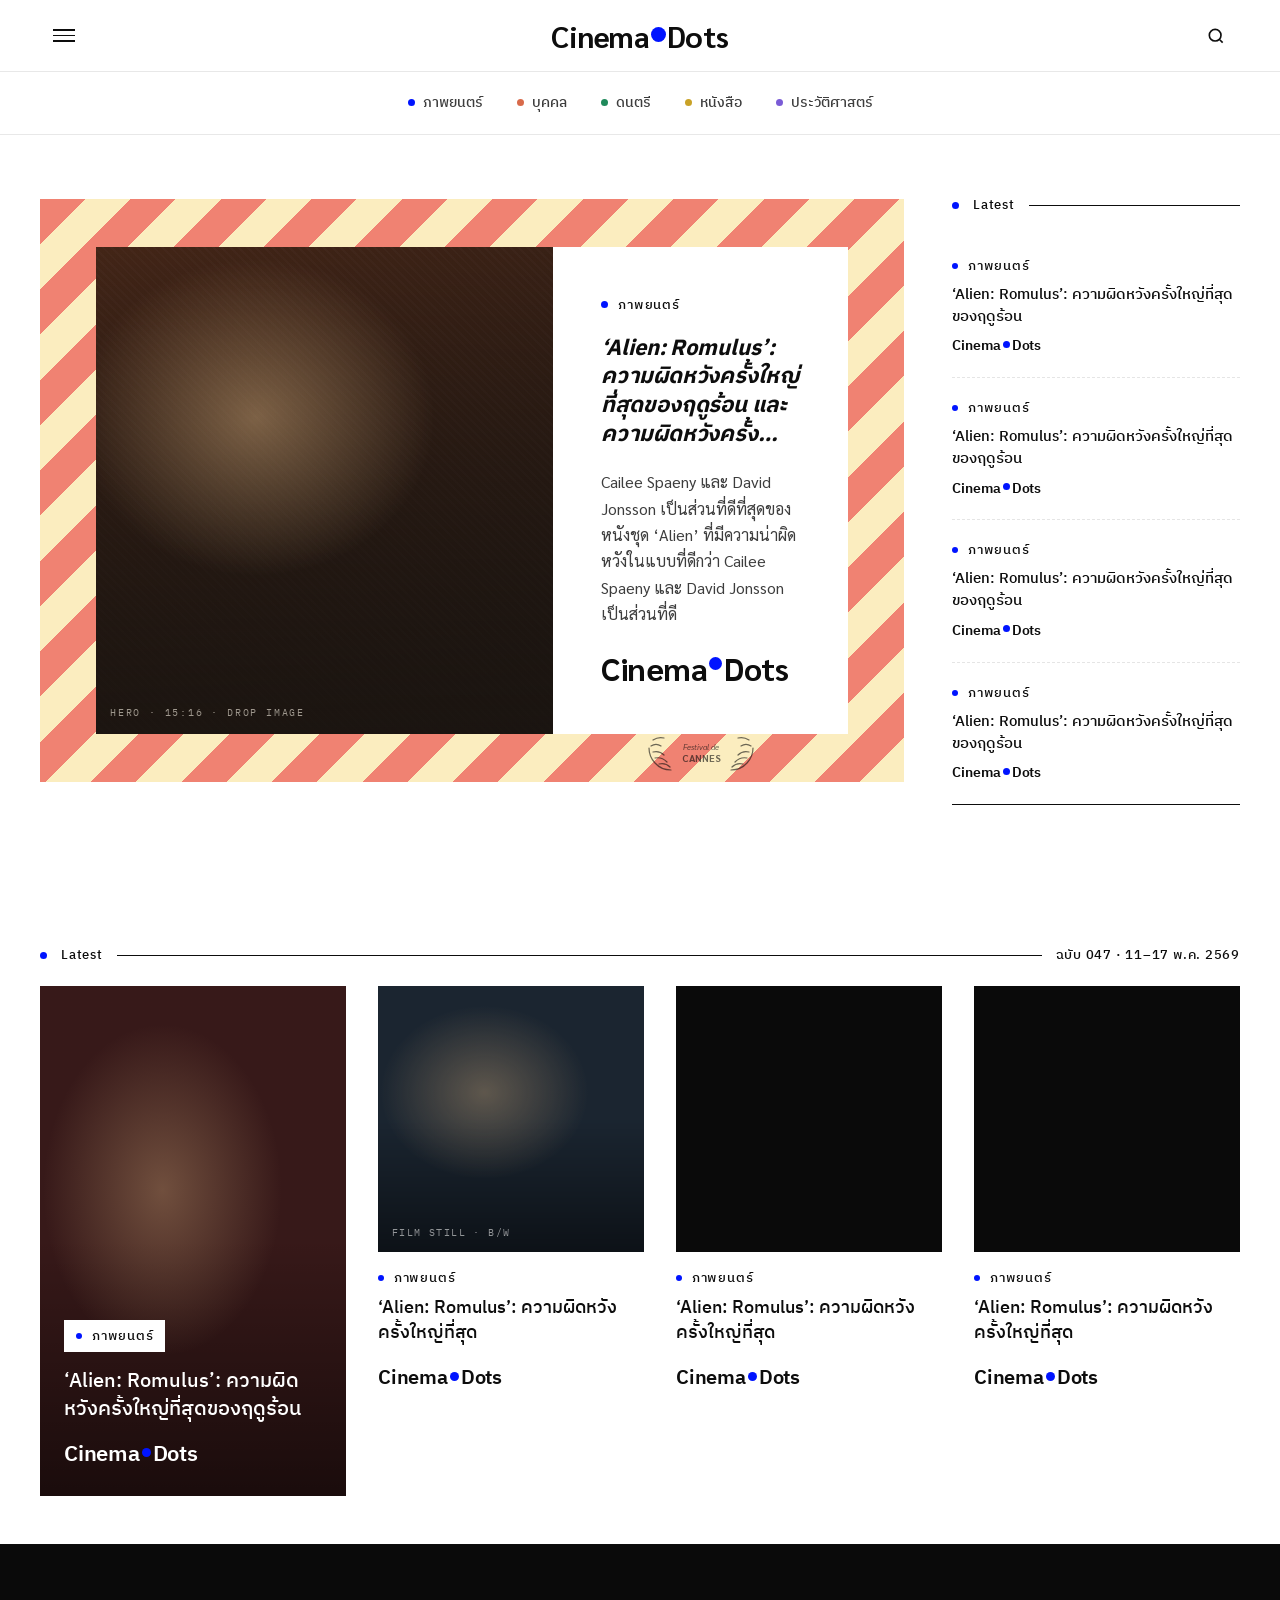
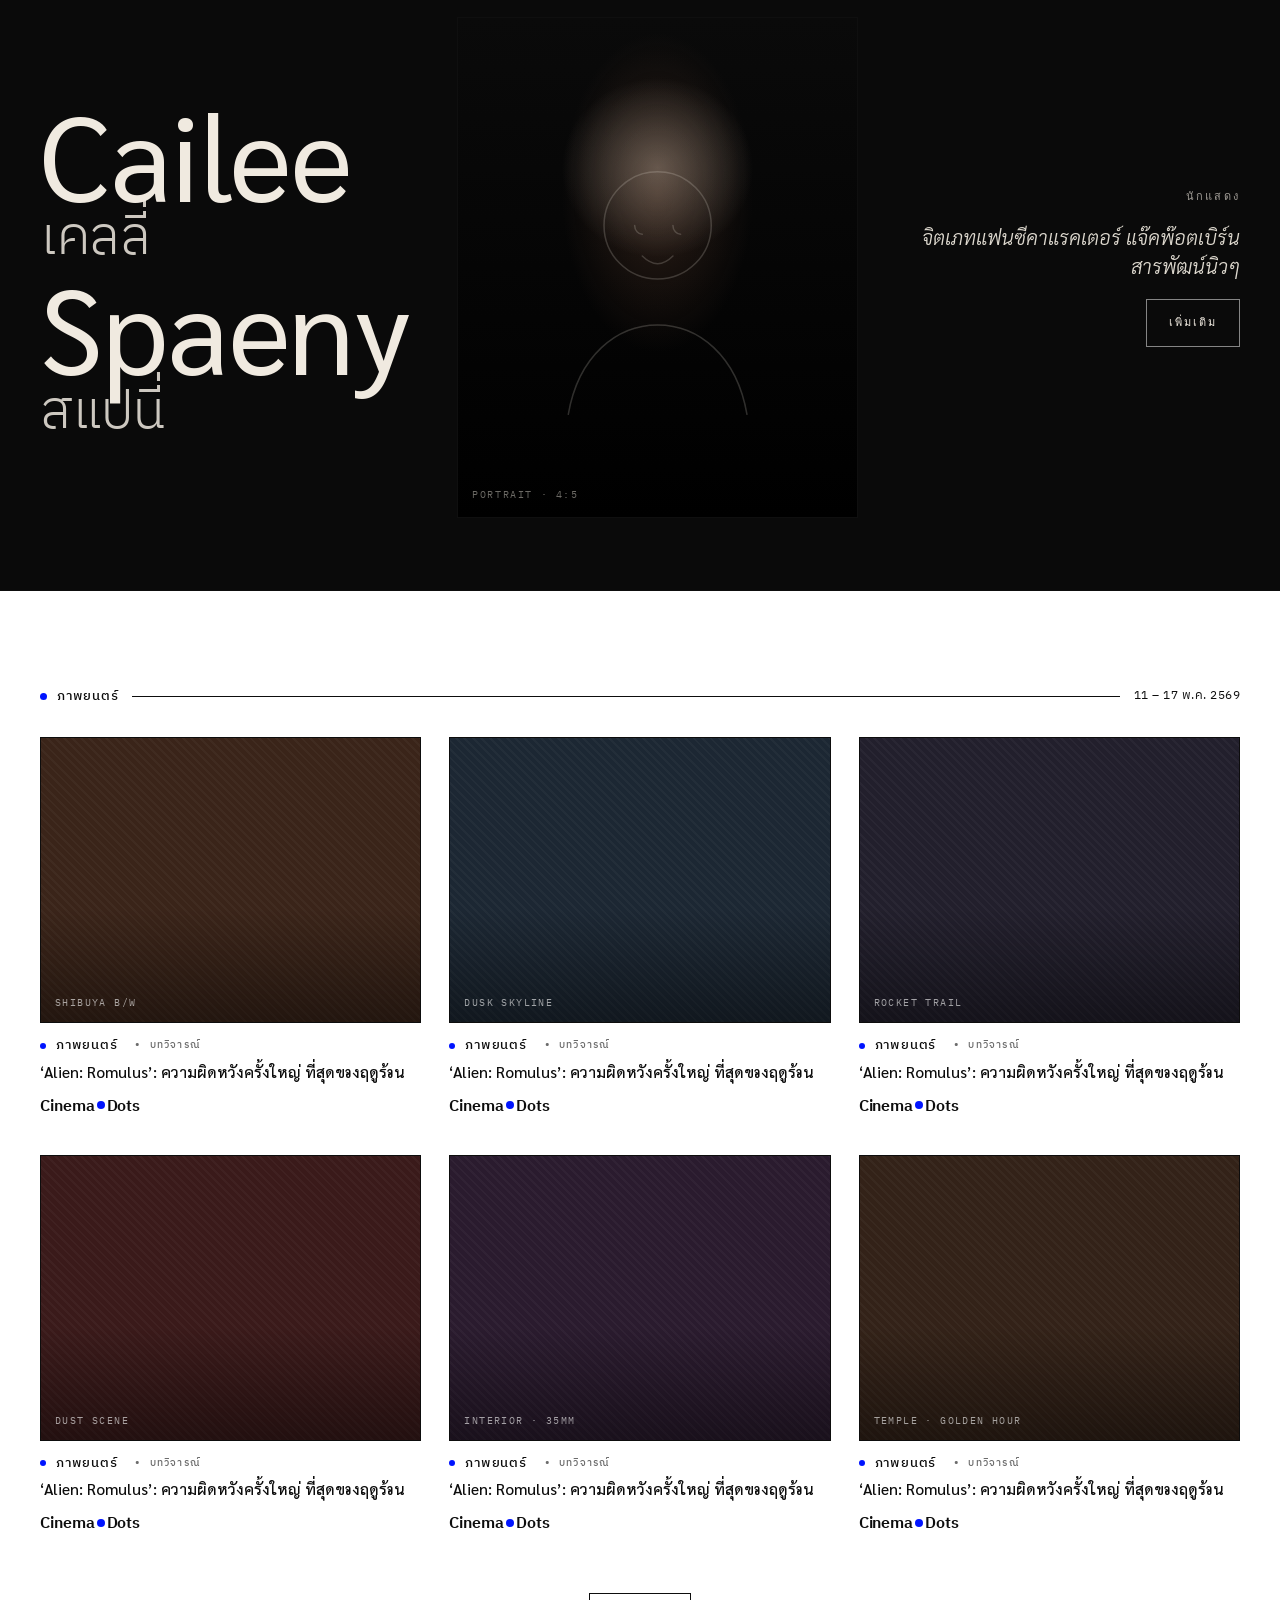
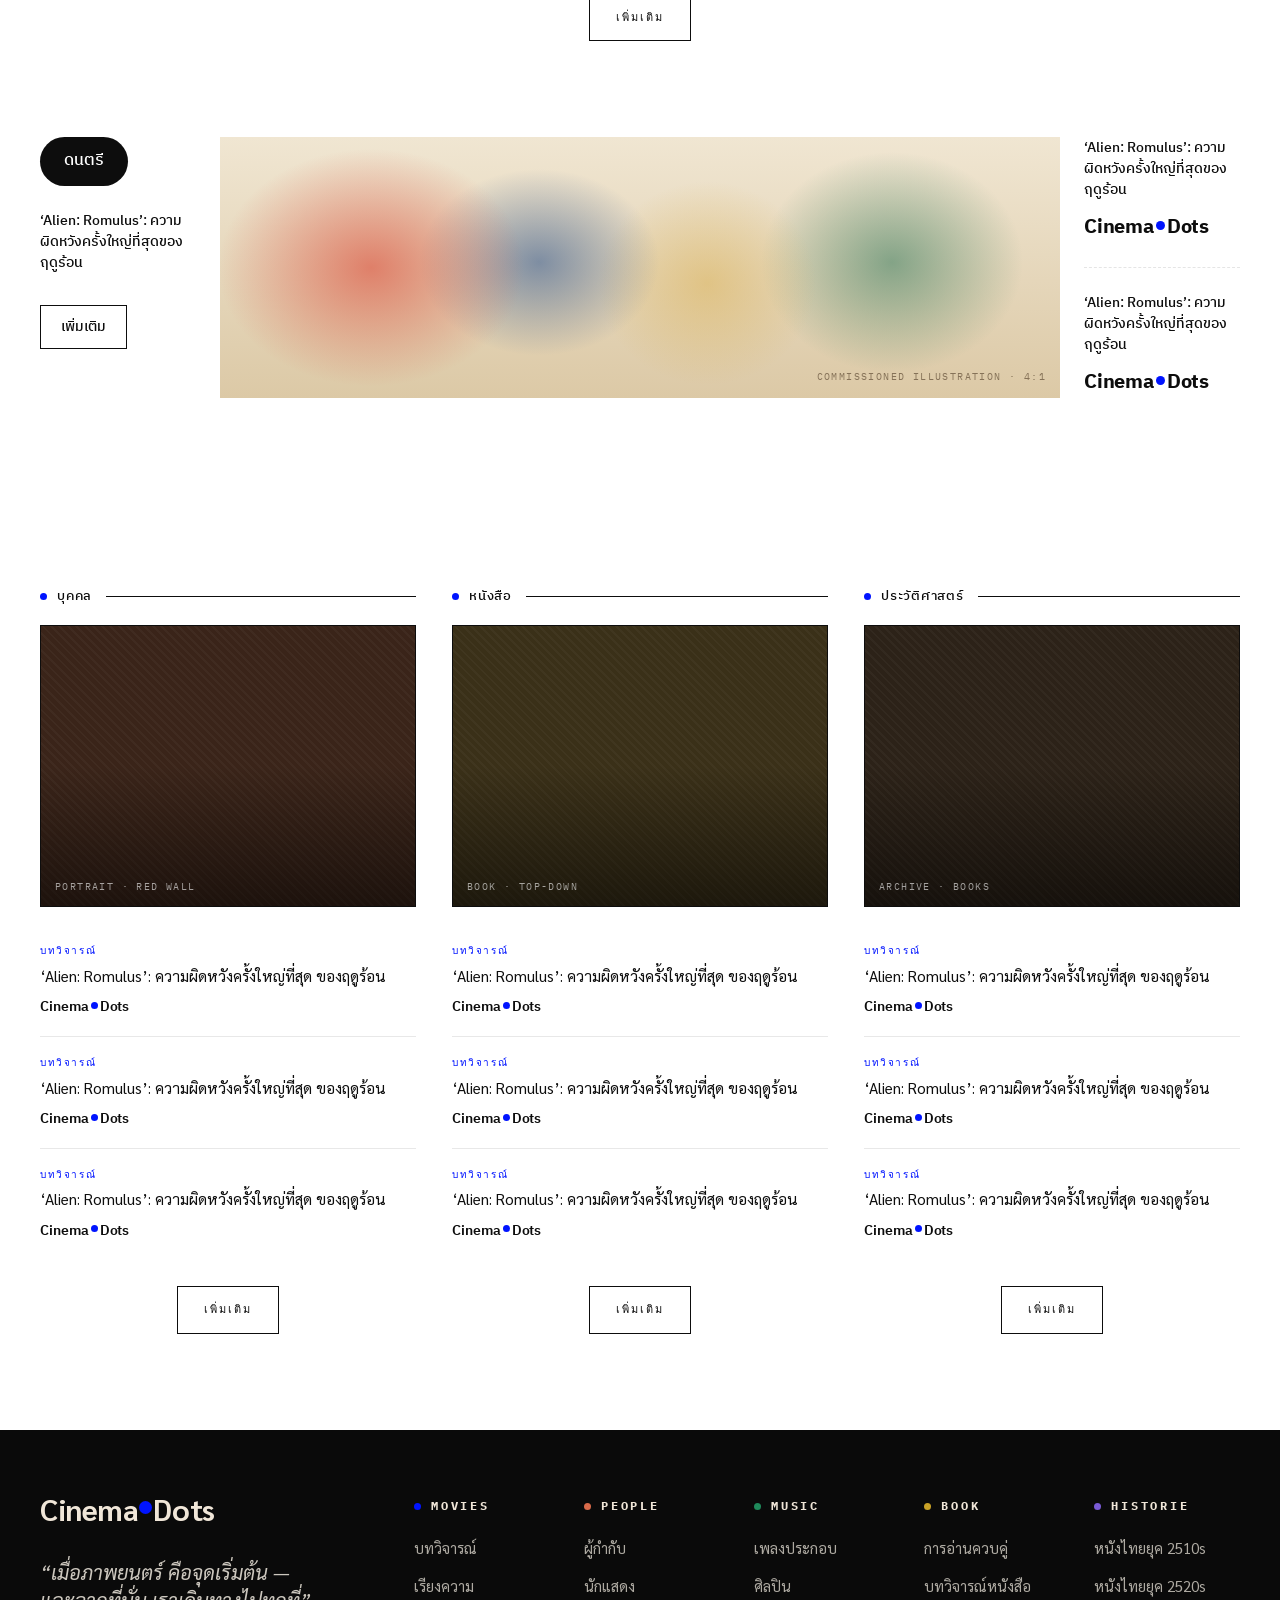
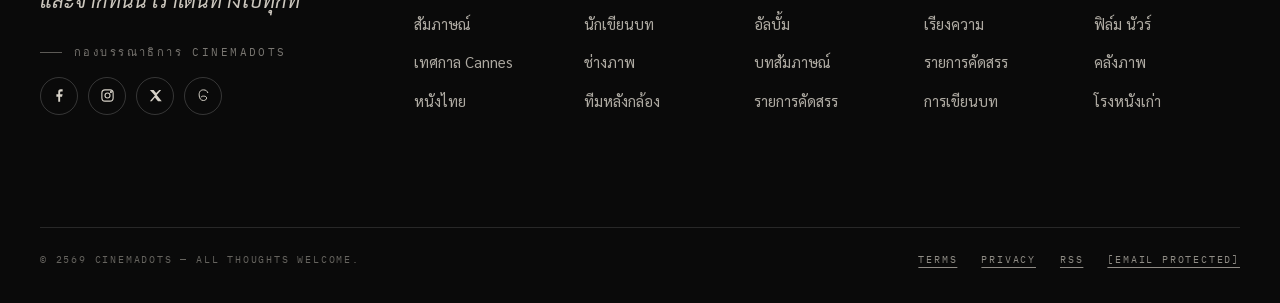
==== commit e63e8f61: "Update homepage to Wireframe Build v2 Co-Authored-By: Claude Opus 4.7 <noreply@anthropic.com>" ====
--- a/index.html
+++ b/index.html
@@ -11,24 +11,32 @@
   :root{
     --bg:#FFFFFF;
     --paper:#F7F7F4;
-    --ink:#0A0A0A;
-    --ink-2:#1A1A1A;
+    --ink:#0D0D0D;
+    --ink-2:#3D3D3D;     /* standfirst grey */
+    --ink-3:#0D0D0D;     /* byline stamp — same as ink for boldness */
     --mute:#6B6B6B;
     --rule:#E8E8E8;
     --rule-2:#D6D6D6;
+    --rule-dashed:#E5E5E5;
     --accent:#0014FF;
     --accent-2:#1F36FF;
     --warm:#EEDFC9;     /* music card cream */
     --warm-2:#E4D2B6;
-    --stripe-red:#D9633D;
-    --stripe-cream:#F1E1C6;
+    --coral:#EE7575;    /* figma hero block (legacy) */
+    --cream:#FBEDBF;    /* figma hero ground (legacy) */
     --night:#0A0A0A;
-    --serif:'Sarabun', 'Times New Roman', serif;
+    /* hero-frame poster stripes — Cannes affiche reference (exclusive to hero) */
+    --frame-coral:#F08272;
+    --frame-warm:#FBEDBF;
+    --frame-stripes: repeating-linear-gradient(135deg, var(--frame-coral) 0 32px, var(--frame-warm) 32px 64px);
+    /* music section pill */
+    --pill-bg:#0D0D0D;
+    --pill-ink:#FFFFFF;
+    /* type families */
     --sans:'IBM Plex Sans Thai', system-ui, sans-serif;
+    --display:'IBM Plex Sans Thai', system-ui, sans-serif;
+    --serif:'Sarabun', 'IBM Plex Sans Thai', system-ui, sans-serif;
     --mono:'IBM Plex Mono', ui-monospace, monospace;
-
-    /* diagonal red+cream stripe frame (Cannes ribbon style) */
-    --stripes: repeating-linear-gradient(-22deg, var(--stripe-red) 0 22px, var(--stripe-cream) 22px 44px);
   }
   *{box-sizing:border-box}
   figure{margin:0}
@@ -61,17 +69,31 @@
   /* secondary nav row (desktop only) */
   .nav-row{display:none;border-bottom:1px solid var(--rule);background:var(--bg)}
 
-  /* ─────────── 02 · HERO ─────────── */
-  .hero{padding:20px 16px 0}
+  /* ─────────── 02 · HERO ARTICLE + LATEST SIDEBAR ───────────
+     12-col grid: striped poster-frame hero (9 cols) + clean Latest sidebar (3 cols).
+     stripes are exclusive to the hero (Cannes affiche / Saul Bass reference). */
+  .hero-row{padding:32px 16px 48px;display:grid;grid-template-columns:1fr;gap:32px}
+  .hero{padding:0}
   .hero-frame{
     position:relative;
-    background:var(--stripes);
-    padding:18px;
-    border:1px solid var(--ink);
-  }
+    background:var(--frame-stripes);
+    padding:24px;
+    border:0;
+    overflow:hidden;
+  }
+  /* solid white panel — no border radius, hosts the image + text card.
+     mobile: stacks vertically. desktop: side-by-side with matched heights. */
+  .hero-inner{
+    position:relative;
+    background:#fff;
+    display:flex;flex-direction:column;
+    gap:0;
+  }
+  /* hero image — 15:16 near-square portrait */
   .hero-stage{
-    position:relative;width:100%;aspect-ratio:4/5;
-    background:#1A1410;overflow:hidden;border:1px solid var(--ink);
+    position:relative;width:100%;aspect-ratio:15/16;
+    background:#1A1410;overflow:hidden;
+    flex:0 0 auto;
   }
   .hero-img{
     position:absolute;inset:0;
@@ -86,68 +108,182 @@
     font-family:var(--mono);font-size:10px;letter-spacing:.18em;text-transform:uppercase;
     color:rgba(245,238,225,.6);
   }
-  /* overlay title card */
+  /* headline + description card — stacked block on mobile, 29:48 portrait on desktop */
   .hero-card{
-    margin:18px 0 0;
-    background:#FFFCF5;border:1px solid var(--ink);
-    padding:24px 22px 22px;
-    display:flex;flex-direction:column;gap:14px;
+    position:static;left:auto;right:auto;top:auto;transform:none;
+    background:#fff;border:0;border-radius:0;
+    padding:32px 24px;
+    display:flex;flex-direction:column;gap:16px;
+    box-shadow:none;
+    aspect-ratio:auto;flex:1 1 auto;
   }
   .hero-card .cat{
-    font-family:var(--mono);font-size:11px;letter-spacing:.18em;text-transform:uppercase;
-    color:var(--accent);display:inline-flex;align-items:center;gap:8px;
+    font-family:var(--sans);font-weight:500;font-size:13px;letter-spacing:.06em;text-transform:none;
+    color:var(--ink);display:inline-flex;align-items:center;gap:10px;margin:0;
   }
   .hero-card .cat .d{width:7px;height:7px;border-radius:50%;background:var(--accent)}
+  /* hero h1 — sized to fit inside the 29:48 card without overflow (golf) */
   .hero-card h1{
-    font-family:var(--serif);font-weight:700;font-size:26px;line-height:1.15;letter-spacing:-.01em;
+    font-family:var(--serif);font-weight:700;font-style:italic;
+    font-size:18px;line-height:1.3;letter-spacing:-.005em;
     margin:0;color:var(--ink);text-wrap:balance;
   }
-  .hero-card h1 em{font-style:italic;color:var(--accent);font-weight:600}
-  .hero-card .body{font-family:var(--serif);font-size:14.5px;line-height:1.55;color:var(--ink-2);margin:0;text-wrap:pretty}
-  .hero-card .mark{
-    margin-top:6px;
-    font-family:var(--mono);font-size:9px;letter-spacing:.22em;text-transform:uppercase;color:var(--mute);
-    display:inline-flex;align-items:baseline;
-  }
-  .hero-card .mark em{font-style:italic;color:var(--ink);text-transform:none;font-family:var(--serif);font-size:14px;letter-spacing:0;font-weight:500;margin-left:6px}
-  .hero-card .seal{
-    margin-top:6px;display:flex;flex-direction:column;align-items:center;gap:4px;
-    font-family:var(--mono);font-size:9px;letter-spacing:.24em;text-transform:uppercase;color:var(--mute);
-  }
-  .hero-card .seal svg{width:46px;height:46px}
-
-  /* ─────────── 02b · LATEST (right column on desktop) ─────────── */
-  .latest{padding:32px 20px 0}
-  .latest-head{
-    display:flex;align-items:center;gap:10px;
-    padding:0 0 12px;border-bottom:1px solid var(--ink);
-    font-family:var(--mono);font-size:12px;letter-spacing:.22em;text-transform:uppercase;color:var(--ink);
-    margin-bottom:0;
-  }
-  .latest-head .d{width:7px;height:7px;border-radius:50%;background:var(--accent);flex:0 0 auto}
-  .latest-list{counter-reset:lat}
-  .latest-item{counter-increment:lat}
-  .latest-list{display:flex;flex-direction:column}
-  .latest-item{
-    padding:18px 0;border-bottom:1px dashed var(--rule-2);
+  .hero-card h1 em{font-style:italic;color:var(--ink);font-weight:700}
+  .hero-card .body{font-family:var(--serif);font-weight:400;font-size:16px;line-height:1.65;color:var(--ink-2);margin:0;text-wrap:pretty}
+  /* CinemaDots editorial signature — brand stamp inside the card */
+  .hero-card .stamp{
+    font-family:var(--serif);font-weight:700;font-size:32px;line-height:1;color:var(--ink);
+    margin:4px 0 0;display:inline-flex;align-items:center;letter-spacing:-.015em;
+  }
+  .hero-card .stamp .dot{width:13px;height:13px;border-radius:50%;background:var(--accent);display:inline-block;margin:0 2px;transform:translateY(-4px)}
+  /* laurel seal centered at bottom */
+  .hero-card .laurel{
+    margin:auto auto 0;display:flex;flex-direction:column;align-items:center;gap:6px;
+    opacity:.6;padding-top:16px;
+  }
+  .hero-card .laurel svg{width:120px;height:auto}
+  .hero-card .laurel .lbl{font-family:var(--mono);font-size:9px;letter-spacing:.24em;text-transform:uppercase;color:var(--ink-2)}
+
+  /* ─────────── LATEST SIDEBAR ───────────
+     clean reading column — no frame, no stripes, no images. */
+  /* remove top rule (golf: "remove the line above latest") */
+  .latest-side{
+    display:flex;flex-direction:column;padding:0;background:transparent;border:0;
+    border-bottom:1px solid var(--ink);
+  }
+  .latest-side .latest-head{
+    display:flex;align-items:center;gap:14px;
+    padding:0;margin:0 0 24px;line-height:1;
+    font-family:var(--sans);font-weight:500;font-size:13px;letter-spacing:.06em;text-transform:none;color:var(--ink);
+    border:0;
+  }
+  .latest-side .latest-head::before{
+    content:"";display:inline-block;width:7px;height:7px;border-radius:50%;background:var(--accent);flex:0 0 auto;
+  }
+  .latest-side .latest-head .d{display:none}
+  .latest-side .latest-head::after{
+    content:"";flex:1;height:1px;background:var(--ink);min-width:24px;
+  }
+  .latest-side .latest-list{display:flex;flex-direction:column;gap:0}
+  .latest-side .latest-item{
     display:flex;flex-direction:column;gap:8px;
-  }
-  .latest-item:last-child{border-bottom:0}
-  .latest-cat{
-    font-family:var(--mono);font-size:11px;letter-spacing:.16em;text-transform:uppercase;
-    color:var(--accent);display:inline-flex;align-items:center;gap:0;flex-wrap:wrap;
-  }
-  .latest-cat .d{display:none}
-  .latest-cat .latest-num{font-family:var(--mono);font-size:11px;color:var(--ink);letter-spacing:.04em;margin-right:8px}
-  .latest-cat .latest-num::before{content:counter(lat, decimal-leading-zero) " · "}
-  .latest-tag{color:var(--mute);letter-spacing:.12em;text-transform:uppercase;font-size:10px}
-  .latest-tag::before{content:"•";margin:0 8px;color:var(--mute);font-size:11px}
-  .latest-ti{font-family:var(--serif);font-weight:500;font-size:15.5px;line-height:1.35;color:var(--ink);text-wrap:pretty}
-  .latest-by{
-    font-family:var(--mono);font-size:9px;letter-spacing:.22em;text-transform:uppercase;color:var(--mute);
-    margin-top:4px;display:inline-flex;align-items:baseline;
-  }
-  .latest-by em{font-style:italic;color:var(--ink-2);font-family:var(--serif);font-size:13px;font-weight:500;letter-spacing:0;margin-left:6px;text-transform:none}
+    padding:20px 0;
+    border:0;border-bottom:1px dashed var(--rule-dashed);
+  }
+  .latest-side .latest-item:last-child{border-bottom:0;padding-bottom:20px}
+  .latest-side .latest-cat{
+    font-family:var(--sans);font-weight:500;font-size:13px;letter-spacing:.06em;text-transform:none;
+    color:var(--ink);display:inline-flex;align-items:center;gap:10px;margin:0;
+  }
+  .latest-side .latest-cat .d{display:inline-block;width:6px;height:6px;border-radius:50%;background:var(--accent)}
+  .latest-side .latest-cat .latest-num,
+  .latest-side .latest-cat .sub,
+  .latest-side .latest-cat .line,
+  .latest-side .latest-cat .lbl{display:inline-flex}
+  .latest-side .latest-cat .latest-num{display:none}
+  .latest-side .latest-cat .sub{color:var(--mute);font-weight:400}
+  .latest-side .latest-cat .line{display:none}
+  .latest-side .latest-ti{
+    font-family:var(--sans);font-weight:500;font-size:15px;line-height:1.45;color:var(--ink);margin:0;text-wrap:pretty;
+    display:-webkit-box;-webkit-line-clamp:2;-webkit-box-orient:vertical;overflow:hidden;
+  }
+  .latest-side .latest-by{
+    font-family:var(--sans);font-weight:600;font-size:14px;letter-spacing:-.005em;color:var(--ink-3);
+    margin:0;display:inline-flex;align-items:center;text-transform:none;
+  }
+  .latest-side .latest-by em{font-style:normal;color:inherit;font-family:inherit;font-size:inherit;font-weight:inherit;letter-spacing:inherit;margin:0;text-transform:none}
+  .latest-side .latest-by .dot{width:7px;height:7px;border-radius:50%;background:var(--accent);display:inline-block;margin:0 2px;transform:translateY(-2px)}
+
+  /* ─────────── 03 · LATEST — 1 featured + 3 standard cards ───────────
+     no card backgrounds, borders, radius, or shadows anywhere in this section. */
+  .latest-section{padding:40px 16px 0}
+  .latest-rail{
+    display:flex;align-items:center;gap:14px;
+    font-family:var(--sans);font-weight:500;font-size:13px;letter-spacing:.06em;text-transform:none;color:var(--ink);
+    margin:0 0 24px;line-height:1;
+  }
+  .latest-rail .d{width:7px;height:7px;border-radius:50%;background:var(--accent);flex:0 0 auto}
+  .latest-rail .line{flex:1;height:1px;background:var(--ink);min-width:24px}
+  .latest-grid{
+    display:grid;grid-template-columns:1fr;gap:32px;
+  }
+  .lcard{display:flex;flex-direction:column;gap:0;background:transparent;border:0;border-radius:0;box-shadow:none}
+  .lcard .img{position:relative;width:100%;overflow:hidden;background:#1a1a1a}
+  .lcard .img .ph{
+    position:absolute;inset:0;
+    background:
+      radial-gradient(60% 50% at 40% 40%, rgba(220,180,130,.35) 0%, transparent 65%),
+      linear-gradient(180deg, rgba(0,0,0,.05) 50%, rgba(0,0,0,.55) 100%),
+      var(--p-bg, #1c1c1c);
+  }
+  .lcard .img .ph-label{position:absolute;bottom:12px;left:14px;font-family:var(--mono);font-size:10px;letter-spacing:.14em;text-transform:uppercase;color:rgba(255,255,255,.55)}
+
+  /* featured (card 1) — 3:5 portrait, text overlays the image, no scrim */
+  .lcard.feature .img{aspect-ratio:3/5}
+  .lcard.feature .overlay{
+    position:absolute;inset:0;z-index:2;
+    padding:24px;display:flex;flex-direction:column;gap:8px;justify-content:flex-end;
+  }
+  .lcard.feature .overlay .kicker{
+    font-family:var(--sans);font-weight:500;font-size:13px;letter-spacing:.06em;text-transform:none;
+    color:var(--ink);display:inline-flex;align-items:center;gap:10px;align-self:flex-start;
+    background:#fff;padding:6px 12px;
+  }
+  .lcard.feature .overlay .kicker .d{width:6px;height:6px;border-radius:50%;background:var(--accent)}
+  .lcard.feature .overlay .ti{
+    font-family:var(--sans);font-weight:500;font-size:18px;line-height:1.4;
+    color:#fff;margin:8px 0 0;text-wrap:pretty;
+    display:-webkit-box;-webkit-line-clamp:2;-webkit-box-orient:vertical;overflow:hidden;
+  }
+  .lcard.feature .overlay .by{
+    font-family:var(--sans);font-weight:600;font-size:20px;letter-spacing:-.01em;
+    color:#fff;margin:6px 0 0;display:inline-flex;align-items:center;
+  }
+  .lcard.feature .overlay .by .dot{width:9px;height:9px;border-radius:50%;background:var(--accent);display:inline-block;margin:0 2px;transform:translateY(-2px)}
+  /* light-image variant: text adapts to ink, kicker chip uses ink on white */
+  .lcard.feature.light .overlay .ti{color:var(--ink)}
+  .lcard.feature.light .overlay .by{color:var(--ink)}
+
+  /* standard (cards 2-4) — square image on top + text stack below */
+  .lcard.standard .img{aspect-ratio:1/1}
+  .lcard.standard .meta{padding:16px 0 0;display:flex;flex-direction:column;gap:0}
+  .lcard.standard .kicker{
+    font-family:var(--sans);font-weight:500;font-size:13px;letter-spacing:.06em;text-transform:none;
+    color:var(--ink);display:inline-flex;align-items:center;gap:10px;
+  }
+  .lcard.standard .kicker .d{width:6px;height:6px;border-radius:50%;background:var(--accent)}
+  .lcard.standard .ti{
+    font-family:var(--sans);font-weight:500;font-size:18px;line-height:1.4;color:var(--ink);
+    margin:8px 0 0;text-wrap:pretty;
+    display:-webkit-box;-webkit-line-clamp:2;-webkit-box-orient:vertical;overflow:hidden;
+  }
+  .lcard.standard .by{
+    font-family:var(--sans);font-weight:600;font-size:20px;letter-spacing:-.01em;color:var(--ink-3);
+    margin:16px 0 0;display:inline-flex;align-items:center;
+  }
+  .lcard.standard .by .dot{width:9px;height:9px;border-radius:50%;background:var(--accent);display:inline-block;margin:0 2px;transform:translateY(-2px)}
+
+  /* graphic image-treatment: solid colour + bitmap title + cutout portrait */
+  .lcard .img.graphic{position:relative;background:var(--g-bg, #2A9D9F)}
+  .lcard .img.graphic .ph{display:none}
+  .lcard .img.graphic .gx-title{
+    position:absolute;left:14px;top:14px;right:14px;
+    font-family:'Courier New', var(--mono);font-weight:700;font-size:28px;line-height:.95;
+    color:var(--g-ink, #FFFCF5);text-transform:uppercase;letter-spacing:.02em;
+    /* pixelated bitmap feel via text-shadow stair-step */
+    text-shadow:1px 0 0 currentColor, 0 1px 0 currentColor, 1px 1px 0 currentColor;
+    image-rendering:pixelated;
+  }
+  .lcard .img.graphic .gx-portrait{
+    position:absolute;left:50%;bottom:0;width:74%;aspect-ratio:3/4;transform:translateX(-50%);
+    background:
+      radial-gradient(40% 30% at 50% 30%, rgba(255,220,190,.85) 0%, transparent 65%),
+      radial-gradient(35% 50% at 50% 60%, rgba(80,40,30,.85) 0%, transparent 80%),
+      linear-gradient(180deg, transparent 0%, rgba(0,0,0,.4) 100%);
+  }
+  .g-teal{--g-bg:#2A9D9F;--g-ink:#FFFCF5}
+  .g-red{--g-bg:#E63946;--g-ink:#FFFCF5}
+  .g-mustard{--g-bg:#E2B43A;--g-ink:#1A1410}
 
   /* ─────────── 03 · POSTERS STRIP ─────────── */
   .posters{margin-top:48px;padding:0 16px;display:grid;grid-template-columns:1fr;gap:24px;border-top:0;border-bottom:0}
@@ -217,19 +353,26 @@
   }
   .profile-cta:hover{background:#F0EAE0;color:var(--night)}
 
-  /* ─────────── 05 · ภาพยนตร์ SECTION (centered tag + grid) ─────────── */
+  /* ─────────── unified section title (cat-rule) ───────────
+     pattern: • label ────────── [optional right text]
+     applied to: section-head, pillar-head, latest-side .latest-head, latest-rail. */
   .section-head{
     display:flex;align-items:center;gap:14px;
     margin:64px 20px 28px;
-  }
-  .section-head .line{flex:1;height:1px;background:var(--ink)}
+    padding:0;
+  }
   .section-head .tag{
-    background:var(--ink);color:var(--bg);
-    padding:9px 18px;
-    font-family:var(--mono);font-size:11px;letter-spacing:.22em;text-transform:uppercase;
-    display:inline-flex;align-items:center;gap:10px;
-  }
-  .section-head .tag .d{width:7px;height:7px;border-radius:50%;background:var(--accent)}
+    background:transparent;color:var(--ink);padding:0;
+    font-family:var(--sans);font-weight:500;font-size:13px;line-height:1;
+    letter-spacing:.06em;text-transform:none;
+    display:inline-flex;align-items:center;gap:10px;flex:0 0 auto;
+  }
+  .section-head .tag .d{width:7px;height:7px;border-radius:50%;background:var(--accent);flex:0 0 auto}
+  .section-head .line{flex:1;height:1px;background:var(--ink);min-width:24px}
+  .section-head .meta{
+    font-family:var(--sans);font-weight:400;font-size:12px;color:var(--ink);
+    letter-spacing:.04em;flex:0 0 auto;
+  }
 
   .film-grid{padding:0 20px;display:grid;grid-template-columns:1fr;gap:36px}
   .film-card{display:flex;flex-direction:column;gap:0}
@@ -242,13 +385,17 @@
   }
   .film-img .ph-label{position:absolute;bottom:12px;left:14px;font-family:var(--mono);font-size:10px;letter-spacing:.14em;text-transform:uppercase;color:rgba(255,255,255,.6)}
   .film-meta{padding:12px 0 0;display:flex;flex-direction:column;gap:6px}
-  .film-cat{font-family:var(--mono);font-size:10px;letter-spacing:.16em;text-transform:uppercase;color:var(--accent);display:inline-flex;align-items:center;gap:0;flex-wrap:wrap}
-  .film-cat .d{display:none}
+  .film-cat{font-family:var(--sans);font-weight:500;font-size:13px;letter-spacing:.06em;text-transform:none;color:var(--ink);display:inline-flex;align-items:center;gap:10px;flex-wrap:wrap}
+  .film-cat .d{display:inline-block;width:6px;height:6px;border-radius:50%;background:var(--accent)}
   .film-tag{color:var(--mute);font-size:10px;letter-spacing:.12em;text-transform:uppercase}
   .film-tag::before{content:"•";margin:0 8px;color:var(--mute);font-size:11px}
   .film-ti{font-family:var(--serif);font-weight:500;font-size:16px;line-height:1.35;color:var(--ink);margin:0;text-wrap:pretty}
-  .film-by{font-family:var(--mono);font-size:9px;letter-spacing:.22em;text-transform:uppercase;color:var(--mute);margin-top:6px;display:inline-flex;align-items:baseline}
-  .film-by em{font-style:italic;color:var(--ink-2);font-family:var(--serif);font-size:13px;font-weight:500;letter-spacing:0;margin-left:6px;text-transform:none}
+  /* unified CinemaDots byline stamp for film cards */
+  .film-by{
+    font-family:var(--sans);font-weight:600;font-size:16px;letter-spacing:-.005em;color:var(--ink-3);
+    margin-top:6px;display:inline-flex;align-items:center;text-transform:none;
+  }
+  .film-by .dot{width:8px;height:8px;border-radius:50%;background:var(--accent);display:inline-block;margin:0 2px;transform:translateY(-2px)}
 
   .more-row{display:flex;justify-content:center;padding:32px 20px 0}
   .more-btn{
@@ -259,62 +406,97 @@
   }
   .more-btn:active{background:var(--ink);color:var(--bg)}
 
-  /* ─────────── 06 · MUSIC (cream card) ─────────── */
+  /* ─────────── 06 · MUSIC — 15/70/15 triptych ───────────
+     gallery-wall proportions — artwork is the subject, rails are labels. */
   .music{
-    margin:64px 20px 0;
-    background:var(--warm);
-    border:1px solid var(--ink);
-    display:grid;grid-template-columns:1fr;
-  }
-  .music-left{padding:28px 24px 24px;display:flex;flex-direction:column;gap:18px;border-bottom:1px solid var(--ink)}
+    margin:0;padding:96px 16px;
+    background:#fff;border:0;
+    display:grid;grid-template-columns:1fr;gap:48px;
+  }
+  /* left rail */
+  .music-left{
+    display:flex;flex-direction:column;gap:24px;border:0;padding:0;background:transparent;
+  }
   .music-tag{
-    align-self:flex-start;background:var(--ink);color:var(--bg);
-    padding:8px 14px;font-family:var(--mono);font-size:11px;letter-spacing:.22em;text-transform:uppercase;
-    display:inline-flex;align-items:center;gap:8px;
-  }
-  .music-tag .d{width:6px;height:6px;border-radius:50%;background:#1F8A5B}
-  .music-quote{font-family:var(--serif);font-style:italic;font-weight:300;font-size:20px;line-height:1.4;color:var(--ink);margin:0;text-wrap:balance}
-  .music-quote em{color:var(--accent);font-weight:400;font-style:italic}
-  .music-by{font-family:var(--serif);font-weight:700;font-size:18px;letter-spacing:-.01em;color:var(--ink);display:inline-flex;align-items:baseline}
-  .music-by .dot{width:10px;height:10px;border-radius:50%;background:var(--accent);display:inline-block;margin:0 1px;transform:translateY(-1px)}
+    align-self:flex-start;background:var(--pill-bg);color:var(--pill-ink);
+    padding:12px 24px;font-family:var(--sans);font-weight:500;font-size:16px;
+    border-radius:999px;letter-spacing:0;text-transform:none;
+    display:inline-flex;align-items:center;gap:0;
+  }
+  .music-tag .d{display:none}
+  /* article snippet — title only, no image, no kicker */
+  .music-snippet{
+    font-family:var(--sans);font-weight:500;font-size:14px;line-height:1.5;color:var(--ink);
+    margin:0;text-wrap:pretty;
+    display:-webkit-box;-webkit-line-clamp:3;-webkit-box-orient:vertical;overflow:hidden;
+  }
   .music-cta{
     align-self:flex-start;display:inline-flex;align-items:center;justify-content:center;gap:10px;
-    min-height:44px;padding:0 22px;border:1px solid var(--ink);
-    font-family:var(--mono);font-size:11px;letter-spacing:.18em;text-transform:uppercase;color:var(--ink);
-  }
-
-  .music-mid{position:relative;width:100%;aspect-ratio:4/1;border-bottom:1px solid var(--ink);overflow:hidden;background:var(--warm-2)}
-  .music-mid .scene{
+    min-height:0;padding:10px 20px;border:1px solid var(--ink);background:transparent;
+    font-family:var(--sans);font-weight:500;font-size:14px;letter-spacing:0;text-transform:none;
+    color:var(--ink);border-radius:0;
+    margin-top:8px;
+  }
+  /* center banner — 4:1 letterbox, commissioned illustration only */
+  .music-mid{
+    display:block;padding:0;background:transparent;aspect-ratio:4/1;
+    position:relative;width:100%;overflow:hidden;
+    border:0;
+  }
+  .music-mid-inner{display:none}
+  .music-mid .art{
     position:absolute;inset:0;
+    /* painterly illustration placeholder — layered radial paint blobs */
     background:
-      radial-gradient(40% 60% at 30% 50%, rgba(60,40,20,.25) 0%, transparent 60%),
-      radial-gradient(35% 50% at 70% 45%, rgba(220,100,60,.4) 0%, transparent 60%),
-      linear-gradient(180deg, #f0e0c0 0%, #d8c098 100%);
-  }
-  .music-mid .ph-label{position:absolute;bottom:14px;right:14px;font-family:var(--mono);font-size:10px;letter-spacing:.14em;text-transform:uppercase;color:rgba(60,40,20,.55)}
-
-  .music-right{padding:24px;display:flex;flex-direction:column;gap:0}
-  .music-side{padding:18px 0;border-bottom:1px solid rgba(10,10,10,.18);display:flex;flex-direction:column;gap:6px}
-  .music-side:first-child{padding-top:0}
-  .music-side:last-child{border-bottom:0}
-  .music-side .ti{font-family:var(--serif);font-style:italic;font-size:15px;line-height:1.4;color:var(--ink);margin:0;text-wrap:pretty}
-  .music-side .by{font-family:var(--mono);font-size:9px;letter-spacing:.22em;text-transform:uppercase;color:var(--mute);display:inline-flex;align-items:baseline;margin-top:4px}
-  .music-side .by em{font-style:italic;color:var(--ink-2);font-family:var(--serif);font-size:13px;font-weight:500;letter-spacing:0;margin-left:6px;text-transform:none}
+      radial-gradient(28% 70% at 18% 50%, rgba(220,90,70,.7) 0%, transparent 65%),
+      radial-gradient(22% 55% at 38% 48%, rgba(40,80,140,.55) 0%, transparent 65%),
+      radial-gradient(20% 60% at 58% 56%, rgba(220,180,90,.55) 0%, transparent 65%),
+      radial-gradient(24% 65% at 80% 48%, rgba(50,120,90,.55) 0%, transparent 65%),
+      linear-gradient(180deg, #F0E6D2 0%, #DCC9A6 100%);
+  }
+  .music-mid .art-tag{
+    position:absolute;bottom:14px;right:14px;
+    font-family:var(--mono);font-size:10px;letter-spacing:.14em;text-transform:uppercase;color:rgba(60,40,20,.55);
+  }
+  /* right rail */
+  .music-right{
+    display:flex;flex-direction:column;gap:24px;border:0;padding:0;background:transparent;
+  }
+  .music-side{
+    padding:0;border:0;display:flex;flex-direction:column;gap:12px;
+  }
+  .music-side + .music-side{
+    padding-top:24px;border-top:1px dashed var(--rule-dashed);
+  }
+  .music-side .ti{
+    font-family:var(--sans);font-weight:500;font-size:14px;line-height:1.5;color:var(--ink);
+    margin:0;text-wrap:pretty;font-style:normal;
+    display:-webkit-box;-webkit-line-clamp:3;-webkit-box-orient:vertical;overflow:hidden;
+  }
+  .music-side .by{
+    font-family:var(--sans);font-weight:700;font-size:20px;letter-spacing:-.01em;color:var(--ink-3);
+    margin:0;display:inline-flex;align-items:center;
+  }
+  .music-side .by em{font-style:normal;color:inherit;font-family:inherit;font-size:inherit;font-weight:inherit;letter-spacing:inherit;margin:0;text-transform:none}
+  .music-side .by .dot{width:9px;height:9px;border-radius:50%;background:var(--accent);display:inline-block;margin:0 2px;transform:translateY(-2px)}
 
   /* ─────────── 07 · PILLARS (3-col on desktop) ─────────── */
+  /* default: stacked single-column on mobile */
   .pillars{padding:0 20px;margin-top:64px;display:flex;flex-direction:column;gap:48px}
   .pillar{display:flex;flex-direction:column;gap:18px}
-  .pillar-head{display:flex;align-items:center;gap:10px;padding-bottom:10px;border-bottom:1px solid var(--ink)}
-  .pillar-head .line{display:none}
+  /* pillar-head adopts the same cat-rule pattern */
+  .pillar-head{display:flex;align-items:center;gap:14px;padding:0;border:0;margin:0 0 4px}
   .pillar-head .tag{
     background:transparent;color:var(--ink);padding:0;
-    font-family:var(--mono);font-size:12px;letter-spacing:.22em;text-transform:uppercase;
-    display:inline-flex;align-items:center;gap:10px;
-  }
-  .pillar-head .tag .d{width:7px;height:7px;border-radius:50%}
-  .pillar.people .pillar-head .tag .d{background:#D86A4A}
-  .pillar.book .pillar-head .tag .d{background:#1F8A5B}
-  .pillar.history .pillar-head .tag .d{background:#C9A227}
+    font-family:var(--sans);font-weight:500;font-size:13px;line-height:1;letter-spacing:.06em;text-transform:none;
+    display:inline-flex;align-items:center;gap:10px;flex:0 0 auto;
+  }
+  .pillar-head .tag .d{width:7px;height:7px;border-radius:50%;background:var(--accent);flex:0 0 auto}
+  .pillar-head .line{display:block;flex:1;height:1px;background:var(--ink);min-width:24px}
+  /* unified accent dot for every pillar */
+  .pillar.people .pillar-head .tag .d,
+  .pillar.book .pillar-head .tag .d,
+  .pillar.history .pillar-head .tag .d{background:var(--accent)}
   .pillar-img{position:relative;width:100%;aspect-ratio:16/9;overflow:hidden;background:#1a1a1a;border:1px solid var(--ink)}
   .pillar-img .ph{position:absolute;inset:0;background:linear-gradient(180deg, rgba(0,0,0,.0) 50%, rgba(0,0,0,.5) 100%),repeating-linear-gradient(45deg, rgba(255,255,255,.03) 0 2px, transparent 2px 6px),var(--p-bg, #1c1c1c)}
   .pillar-img .ph-label{position:absolute;bottom:12px;left:14px;font-family:var(--mono);font-size:10px;letter-spacing:.14em;text-transform:uppercase;color:rgba(255,255,255,.6)}
@@ -325,12 +507,15 @@
     font-family:var(--mono);font-size:10px;letter-spacing:.16em;text-transform:uppercase;color:var(--ink);
     display:inline-flex;align-items:center;gap:10px;
   }
-  .pillar-item .meta .num{color:var(--mute);font-size:11px;letter-spacing:.04em;text-transform:none}
-  .pillar-item .meta .num::before{content:counter(pi, decimal-leading-zero)}
+  .pillar-item .meta .num{display:none}
   .pillar-item .meta .tag{color:var(--accent)}
   .pillar-item .ti{font-family:var(--serif);font-size:15.5px;line-height:1.4;color:var(--ink);margin:0;text-wrap:pretty}
-  .pillar-item .by{font-family:var(--mono);font-size:9px;letter-spacing:.22em;text-transform:uppercase;color:var(--mute);display:inline-flex;align-items:baseline;margin-top:4px}
-  .pillar-item .by em{font-style:italic;color:var(--ink-2);font-family:var(--serif);font-size:13px;font-weight:500;letter-spacing:0;margin-left:6px;text-transform:none}
+  /* unified CinemaDots byline stamp (golf: apply to all touchpoints) */
+  .pillar-item .by{
+    font-family:var(--sans);font-weight:600;font-size:14px;letter-spacing:-.005em;color:var(--ink-3);
+    margin-top:4px;display:inline-flex;align-items:center;text-transform:none;
+  }
+  .pillar-item .by .dot{width:7px;height:7px;border-radius:50%;background:var(--accent);display:inline-block;margin:0 2px;transform:translateY(-2px)}
   .pillar-more{display:flex;justify-content:center;margin-top:8px}
 
   /* ─────────── 08 · FOOTER ─────────── */
@@ -387,7 +572,108 @@
   .menu-list a .d{width:8px;height:8px;border-radius:50%;background:var(--accent)}
   .menu-foot{padding:18px 20px 24px;border-top:1px solid var(--rule);font-family:var(--mono);font-size:10px;letter-spacing:.14em;text-transform:uppercase;color:var(--mute);display:flex;justify-content:space-between}
 
-  /* image placeholders */
+  /* ─────────── reusable category rule ───────────
+     pattern from figma: • label ────────── right-text */
+  .cat-rule{
+    display:flex;align-items:center;gap:14px;
+    font-family:var(--mono);font-size:11px;letter-spacing:.16em;text-transform:uppercase;color:var(--ink);
+    line-height:1;
+  }
+  .cat-rule .d{width:7px;height:7px;border-radius:50%;background:var(--accent);flex:0 0 auto}
+  .cat-rule .lbl{color:var(--ink);font-weight:500;white-space:nowrap}
+  .cat-rule .sub{color:var(--mute);font-weight:400;letter-spacing:.12em}
+  .cat-rule .line{flex:1;height:1px;background:var(--ink);min-width:24px}
+  .cat-rule .date{color:var(--ink);font-weight:400;white-space:nowrap;letter-spacing:.08em;font-size:11px}
+  .cat-rule.dark{color:#F0E6D8}
+  .cat-rule.dark .lbl{color:#F0E6D8}
+  .cat-rule.dark .line{background:rgba(240,230,216,.55)}
+  .cat-rule.dark .date{color:rgba(240,230,216,.7)}
+
+  /* hero-rule sits above the hero+latest grid, runs across both columns */
+  .hero-rule{grid-column:1 / -1;margin:20px 16px 12px;padding:0}
+
+  /* latest-rule sits at top of right column */
+  .latest-rule{padding:0;margin-bottom:6px}
+  .latest-rule .lbl{font-size:12px;letter-spacing:.22em}
+
+  /* category rule inside each latest item replaces the old chip/middot layout */
+  .latest-cat.cat-rule{gap:10px;font-size:10.5px;letter-spacing:.14em;align-items:center}
+  .latest-cat.cat-rule .latest-num{font-family:var(--mono);color:var(--ink);letter-spacing:.04em;font-size:10.5px;flex:0 0 auto;margin-right:0}
+  .latest-cat.cat-rule .latest-num::before{content:counter(lat, decimal-leading-zero)}
+  .latest-cat.cat-rule .d{width:6px;height:6px}
+  .latest-cat.cat-rule .lbl{font-weight:500}
+  .latest-cat.cat-rule .sub{color:var(--mute)}
+  .latest-cat.cat-rule .line{background:var(--rule-2);min-width:16px}
+
+  /* poster collage overlay (per golf) */
+  .poster-collage{position:relative}
+  .collage-overlay{
+    position:absolute;inset:0;
+    padding:18px 18px 16px;
+    display:flex;flex-direction:column;justify-content:space-between;gap:12px;
+    color:#F7F2E8;
+    background:linear-gradient(180deg, rgba(8,6,6,.18) 0%, rgba(8,6,6,.55) 100%);
+    z-index:2;
+  }
+  .collage-overlay .co-tag{
+    font-family:var(--mono);font-size:10px;letter-spacing:.18em;text-transform:uppercase;
+    color:#F7F2E8;display:inline-flex;align-items:center;gap:8px;align-self:flex-start;
+  }
+  .collage-overlay .co-tag .d{width:6px;height:6px;border-radius:50%;background:#FFD66B}
+  .collage-overlay .co-ti{
+    font-family:var(--sans);font-weight:600;font-size:24px;line-height:1.05;letter-spacing:-.01em;
+    margin:auto 0 0;color:#FFFCF5;text-wrap:balance;
+  }
+  .collage-overlay .co-meta{
+    font-family:var(--mono);font-size:10px;letter-spacing:.16em;text-transform:uppercase;
+    color:rgba(247,242,232,.7);
+  }
+
+  /* per golf: this poster-cell has no border */
+  .poster-cell.no-border{border:0}
+
+  /* face image slot — supplied by user (golf drive link) */
+  .face-ph{
+    display:flex;align-items:center;justify-content:center;
+    background:
+      radial-gradient(45% 35% at 50% 35%, rgba(220,200,180,.18) 0%, transparent 65%),
+      linear-gradient(180deg, #141414 0%, #050505 100%);
+  }
+  .face-img{position:absolute;inset:0;width:100%;height:100%;object-fit:cover;display:block}
+  .face-img:not([src]){display:none}
+  .face-svg{width:64%;max-width:280px;height:auto;opacity:.55}
+  .face-tag{
+    position:absolute;left:14px;top:14px;
+    font-family:var(--mono);font-size:10px;letter-spacing:.14em;text-transform:uppercase;
+    color:rgba(240,234,224,.6);
+  }
+  .face-tag em{font-style:normal;color:var(--accent);font-weight:500;letter-spacing:.04em}
+
+  /* music-mid: poster centred at 80% (per golf) */
+  .music-mid{display:flex;align-items:center;justify-content:center;padding:22px;background:transparent;aspect-ratio:auto}
+  .music-mid-inner{position:relative;width:80%;aspect-ratio:5/1;border:1px solid rgba(10,10,10,.25);background:var(--warm-2);overflow:hidden}
+  .music-mid-inner .scene{position:absolute;inset:0;
+    background:
+      radial-gradient(40% 60% at 30% 50%, rgba(60,40,20,.25) 0%, transparent 60%),
+      radial-gradient(35% 50% at 70% 45%, rgba(220,100,60,.4) 0%, transparent 60%),
+      linear-gradient(180deg, #f0e0c0 0%, #d8c098 100%);
+  }
+  .music-mid-inner .ph-label{position:absolute;bottom:10px;right:12px;font-family:var(--mono);font-size:10px;letter-spacing:.14em;text-transform:uppercase;color:rgba(60,40,20,.55)}
+
+  /* drop-in image swap for ph placeholders — sits above the .ph background
+     but BELOW the labels/overlays that follow it in source order. */
+  .film-img img.ph-img,
+  .pillar-img img.ph-img,
+  .lcard .img img.ph-img,
+  .hero-stage img.hero-img-real,
+  .music-mid img.art-img{
+    position:absolute;inset:0;width:100%;height:100%;object-fit:cover;display:block;
+  }
+  /* graphic tile cards: real photo replaces the bitmap title + portrait silhouette */
+  .lcard .img.graphic.has-img{background:#0a0a0a}
+  .lcard .img.graphic.has-img .gx-title{display:none}
+  .lcard .img.graphic.has-img .gx-portrait{display:none}
+
   .p-A{--p-bg:#3a2419}.p-B{--p-bg:#1c2733}.p-C{--p-bg:#2a1b2e}
   .p-D{--p-bg:#1e2e1d}.p-E{--p-bg:#3a1a1a}.p-F{--p-bg:#221f2c}
   .p-G{--p-bg:#2c2517}.p-H{--p-bg:#1a1a1a}.p-I{--p-bg:#332218}
@@ -395,12 +681,18 @@
   .p-arch{--p-bg:#2c2218}
 
   /* ═════════════════ DESKTOP (≥960px) ═════════════════ */
+  /* tablet: pillars become 3 columns */
+  @media (min-width:768px){
+    .pillars{flex-direction:row;gap:24px}
+    .pillar{flex:1 1 0;min-width:0}
+  }
+
   @media (min-width:960px){
     body{font-size:16px}
     .topbar,
     .nav-row,
-    .hero,
-    .latest,
+    .hero-row,
+    .latest-section,
     .posters,
     .profile,
     .section-head,
@@ -436,28 +728,38 @@
     .nav-row a::after{content:"";position:absolute;left:15px;right:0;bottom:0;height:1px;background:var(--ink);transform:scaleX(0);transform-origin:left;transition:transform .25s}
     .nav-row a:hover::after{transform:scaleX(1)}
 
-    /* HERO + LATEST (2-col layout) */
-    .hero-grid{display:grid;grid-template-columns:1.7fr 1fr;gap:48px;align-items:start;padding-top:40px}
-    .hero{padding:0}
-    .hero-frame{padding:28px;position:relative}
-    .hero-stage{aspect-ratio:16/10}
-    /* overlay title card on right portion of image */
-    .hero-card{
-      position:absolute;right:48px;top:50%;transform:translateY(-50%);
-      width:42%;max-width:420px;margin:0;
-      padding:28px 26px 26px;
-      box-shadow:0 18px 40px -16px rgba(0,0,0,.35);
+    /* HERO ROW: 9-col striped hero + 3-col Latest sidebar. */
+    .hero-row{
+      padding:64px max(40px, calc((100% - 1320px)/2)) 96px;
+      grid-template-columns:9fr 3fr;gap:48px;align-items:stretch;
     }
-    .hero-card h1{font-size:22px}
-    .hero-card .body{font-size:14px}
-    .hero-card .mark{font-size:24px}
-    .latest{padding:0;border-left:0}
-    .latest-head{padding:10px 14px;font-size:11px}
-    .latest-ti{font-size:14.5px}
-    .latest-by{font-size:18px}
+    /* min-width:0 so the 9fr cell doesn't grow past its share when children have wide intrinsic widths */
+    .hero{padding:0;min-width:0}
+    .hero-frame{padding:48px 56px;display:block}
+    /* width-driven layout: panel width = 100% of frame; height derived from 37:24.
+       both children at height:100% then derive their widths from their own aspect-ratios. */
+    .hero-inner{flex-direction:row;width:100%;aspect-ratio:37/24}
+    .hero-stage{height:100%;width:auto;flex:0 0 auto;aspect-ratio:15/16}
+    .hero-card{height:100%;width:auto;aspect-ratio:29/48;flex:0 0 auto;padding:48px;justify-content:flex-start;gap:20px}
+    .hero-card h1{font-size:22px;line-height:1.3}
+    .hero-card .body{font-size:16px}
+    .hero-card .stamp{font-size:32px}
+
+    /* LATEST sidebar matches hero height via grid stretch */
+    .latest-side{padding:0;min-width:0}
+
+    /* LATEST — 4-col asymmetric, 1 featured + 3 standard */
+    .latest-section{padding:48px max(40px, calc((100% - 1320px)/2)) 0}
+    .latest-grid{grid-template-columns:1.15fr 1fr 1fr 1fr;gap:32px;align-items:start}
+    .lcard.feature .img{aspect-ratio:3/5}
+    .lcard.feature .overlay .ti{font-size:20px}
+    .lcard.feature .overlay .by{font-size:22px}
+    .lcard.standard .img{aspect-ratio:1/1}
+    .lcard.standard .ti{font-size:18px}
+    .lcard.standard .by{font-size:20px}
 
     /* POSTERS — 4 col strip */
-    .posters{margin-top:56px;grid-template-columns:1.5fr 1fr 1fr 1fr;border-left:1px solid var(--ink);border-right:1px solid var(--ink)}
+    .posters{margin-top:64px;grid-template-columns:1.5fr 1fr 1fr 1fr;border-left:1px solid var(--ink);border-right:1px solid var(--ink)}
     .poster-cell{border-bottom:0;border-right:1px solid var(--ink)}
     .poster-cell:last-child{border-right:0}
     .poster-img{aspect-ratio:1/1.18}
@@ -476,26 +778,31 @@
     .profile-body{font-size:20px;max-width:30ch}
     .profile-cta{align-self:flex-end}
 
-    /* SECTION HEAD + FILM GRID */
-    .section-head{margin:96px max(40px, calc((100% - 1320px)/2)) 32px}
+    /* SECTION HEAD + FILM GRID: section-head spans the same width as the 3-col grid below.
+       no horizontal margin since the shared padding rule already insets it. */
+    .section-head{margin:96px 0 32px}
     .film-grid{grid-template-columns:repeat(3,1fr);gap:36px 28px;padding-bottom:8px}
     .film-img{aspect-ratio:4/3}
     .film-ti{font-size:15.5px}
     .more-row{padding-top:48px}
 
-    /* MUSIC — 3 col */
+    /* MUSIC — 15/70/15 triptych */
     .music{
-      margin:96px max(40px, calc((100% - 1320px)/2)) 0;
-      grid-template-columns:.85fr 1.5fr .85fr;
+      margin:0;padding:96px max(40px, calc((100% - 1320px)/2));
+      grid-template-columns:15% 70% 15%;
+      gap:0;
+      align-items:stretch;
     }
-    .music-left{border-bottom:0;border-right:1px solid var(--ink);padding:36px 28px}
-    .music-mid{aspect-ratio:4/1;height:100%;min-height:0;border-bottom:0}
-    .music-right{padding:36px 28px;border-left:1px solid var(--ink)}
-    .music-quote{font-size:22px}
-
-    /* PILLARS — 3 col */
-    .pillars{margin-top:96px;flex-direction:row;gap:36px}
-    .pillar{flex:1;min-width:0}
+    .music-left{padding:0 24px 0 0;border:0}
+    .music-mid{aspect-ratio:4/1;height:auto;min-height:0;border:0}
+    .music-right{padding:0 0 0 24px;border:0}
+    .music-snippet{font-size:14px}
+    .music-side .ti{font-size:14px}
+    .music-side .by{font-size:20px}
+
+    /* PILLARS — 3 col on desktop (golf) */
+    .pillars{margin-top:96px;display:flex;flex-direction:row;gap:36px}
+    .pillar{flex:1 1 0;min-width:0}
     .pillar-img{aspect-ratio:4/3}
 
     /* FOOTER */
@@ -508,7 +815,6 @@
   }
 
   @media (min-width:1280px){
-    .hero-card h1{font-size:26px}
     .profile-name .en{font-size:120px}
     .profile-name .th{font-size:54px}
   }
@@ -536,118 +842,145 @@
 
 <main data-screen-label="01 Home (Wireframe Build)">
 
-<!-- 02 · HERO + LATEST -->
-<div class="hero-grid">
-
-  <section class="hero" aria-label="ภาพประจำสัปดาห์">
+<!-- 02 · HERO + LATEST SIDEBAR — striped Cannes-affiche frame (9 cols) + clean sidebar (3 cols) -->
+<div class="hero-row">
+
+  <!-- HERO (9 cols) — striped poster frame -->
+  <section class="hero" aria-label="บทความประจำสัปดาห์">
     <figure class="hero-frame">
-      <div class="hero-stage" role="img" aria-label="ภาพประกอบจากภาพยนตร์ ‘Alien: Romulus’ — Cailee Spaeny ในฉากฝุ่นทะเลทราย">
-        <div class="hero-img"></div>
-        <div class="hero-img-label">Hero · 16:10 · drop image</div>
+      <div class="hero-inner">
+        <!-- hero image — 15:16 near-square portrait -->
+        <div class="hero-stage" role="img" aria-label="ภาพประกอบจากภาพยนตร์ ‘Alien: Romulus’">
+          <div class="hero-img"></div>
+          <img class="hero-img-real" alt="" src="https://assets.mubicdn.net/images/notebook/post_images/43249/images-w1400.jpg?1779292727" onerror="this.style.display='none'" />
+          <div class="hero-img-label">Hero · 15:16 · drop image</div>
+        </div>
+        <!-- headline + description card — 29:48 tall portrait -->
+        <aside class="hero-card">
+          <span class="cat"><span class="d"></span> ภาพยนตร์</span>
+          <h1>‘<em>Alien: Romulus</em>’: ความผิดหวังครั้งใหญ่ที่สุดของฤดูร้อน และความผิดหวังครั้ง…</h1>
+          <p class="body">Cailee Spaeny และ David Jonsson เป็นส่วนที่ดีที่สุดของหนังชุด ‘Alien’ ที่มีความน่าผิดหวังในแบบที่ดีกว่า Cailee Spaeny และ David Jonsson เป็นส่วนที่ดี</p>
+          <span class="stamp">Cinema<span class="dot" aria-hidden="true"></span>Dots</span>
+          <div class="laurel" aria-hidden="true">
+            <svg viewBox="0 0 120 60" fill="none" stroke="#0D0D0D" stroke-width="1.2">
+              <path d="M30 50c-14 0-22-12-22-22" stroke-linecap="round"/>
+              <path d="M12 32c4-1 8 0 11 3" stroke-linecap="round"/>
+              <path d="M14 38c5-1 9 1 12 4" stroke-linecap="round"/>
+              <path d="M18 44c4-1 8 0 11 3" stroke-linecap="round"/>
+              <path d="M10 26c3-2 7-2 10 0" stroke-linecap="round"/>
+              <path d="M12 20c3-2 7-3 11-2" stroke-linecap="round"/>
+              <path d="M90 50c14 0 22-12 22-22" stroke-linecap="round"/>
+              <path d="M108 32c-4-1-8 0-11 3" stroke-linecap="round"/>
+              <path d="M106 38c-5-1-9 1-12 4" stroke-linecap="round"/>
+              <path d="M102 44c-4-1-8 0-11 3" stroke-linecap="round"/>
+              <path d="M110 26c-3-2-7-2-10 0" stroke-linecap="round"/>
+              <path d="M108 20c-3-2-7-3-11-2" stroke-linecap="round"/>
+              <text x="60" y="30" text-anchor="middle" font-family="Sarabun, serif" font-size="8" font-style="italic" stroke="none" fill="#0D0D0D">Festival de</text>
+              <text x="60" y="42" text-anchor="middle" font-family="Sarabun, serif" font-size="10" font-weight="700" stroke="none" fill="#0D0D0D">CANNES</text>
+            </svg>
+            <span class="lbl">Official Selection 2026</span>
+          </div>
+        </aside>
       </div>
-      <aside class="hero-card">
-        <span class="cat"><span class="d"></span> ภาพยนตร์ <span class="tag" style="color:var(--mute);font-weight:400;margin-left:6px">· บทวิจารณ์</span> <span class="tag" style="color:var(--mute);font-weight:400">· Cannes 2026</span></span>
-        <h1>‘Alien: <em>Romulus</em>’: ความผิดหวังครั้งใหญ่ที่สุดของฤดูร้อน และความผิดหวังครั้ง…</h1>
-        <p class="body">Cailee Spaeny และ David Jonsson เป็นส่วนที่ดีที่สุดของหนังชุด ‘Alien’ ที่มีความน่าผิดหวังในแบบที่ดีกว่า Cailee Spaeny และ David Jonsson เป็นส่วนที่ดีที่สุดของหนังชุด ‘Alien’ ที่มีความน่าผิดหวังในแบบที่ดี</p>
-        <span class="mark">by <em>กองบรรณาธิการ</em></span>
-        <div class="seal">
-          <svg viewBox="0 0 60 60" fill="none" stroke="#0A0A0A" stroke-width="1.2" aria-hidden="true">
-            <circle cx="30" cy="30" r="28"/>
-            <path d="M30 14c-6 0-10 5-10 11s4 11 10 11 10-5 10-11" stroke-linecap="round"/>
-            <path d="M22 38c2 4 6 6 8 6s6-2 8-6" stroke-linecap="round"/>
-            <path d="M30 25v2M28 23l4 4M32 23l-4 4" stroke-linecap="round"/>
-          </svg>
-          <span>Festival de Cannes</span>
-        </div>
-      </aside>
     </figure>
   </section>
 
-  <aside class="latest" aria-label="ล่าสุด">
+  <!-- LATEST sidebar (3 cols) — clean, no frame, no stripes, no images -->
+  <aside class="latest-side" aria-label="ล่าสุด">
     <div class="latest-head"><span class="d"></span> Latest</div>
     <div class="latest-list">
       <a class="latest-item" href="#">
-        <span class="latest-cat"><span class="latest-num"></span><span class="d"></span> ภาพยนตร์ <span class="latest-tag">บทวิจารณ์</span></span>
+        <span class="latest-cat"><span class="d"></span> ภาพยนตร์</span>
         <p class="latest-ti">‘Alien: Romulus’: ความผิดหวังครั้งใหญ่ที่สุดของฤดูร้อน</p>
-        <span class="latest-by">by <em>กองบรรณาธิการ</em></span>
+        <span class="latest-by">Cinema<span class="dot" aria-hidden="true"></span>Dots</span>
       </a>
       <a class="latest-item" href="#">
-        <span class="latest-cat"><span class="latest-num"></span><span class="d"></span> ภาพยนตร์ <span class="latest-tag">บทวิจารณ์</span></span>
+        <span class="latest-cat"><span class="d"></span> ภาพยนตร์</span>
         <p class="latest-ti">‘Alien: Romulus’: ความผิดหวังครั้งใหญ่ที่สุดของฤดูร้อน</p>
-        <span class="latest-by">by <em>กองบรรณาธิการ</em></span>
+        <span class="latest-by">Cinema<span class="dot" aria-hidden="true"></span>Dots</span>
       </a>
       <a class="latest-item" href="#">
-        <span class="latest-cat"><span class="latest-num"></span><span class="d"></span> ภาพยนตร์ <span class="latest-tag">บทวิจารณ์</span></span>
+        <span class="latest-cat"><span class="d"></span> ภาพยนตร์</span>
         <p class="latest-ti">‘Alien: Romulus’: ความผิดหวังครั้งใหญ่ที่สุดของฤดูร้อน</p>
-        <span class="latest-by">by <em>กองบรรณาธิการ</em></span>
+        <span class="latest-by">Cinema<span class="dot" aria-hidden="true"></span>Dots</span>
       </a>
       <a class="latest-item" href="#">
-        <span class="latest-cat"><span class="latest-num"></span><span class="d"></span> ภาพยนตร์ <span class="latest-tag">บทวิจารณ์</span></span>
+        <span class="latest-cat"><span class="d"></span> ภาพยนตร์</span>
         <p class="latest-ti">‘Alien: Romulus’: ความผิดหวังครั้งใหญ่ที่สุดของฤดูร้อน</p>
-        <span class="latest-by">by <em>กองบรรณาธิการ</em></span>
+        <span class="latest-by">Cinema<span class="dot" aria-hidden="true"></span>Dots</span>
       </a>
     </div>
   </aside>
 
 </div>
 
-<!-- 03 · POSTERS STRIP -->
-<section class="posters" aria-label="โปสเตอร์ฉบับสัปดาห์">
-
-  <a class="poster-cell" href="#">
-    <div class="poster-img">
-      <div class="poster-collage">
-        <div class="tile" style="left:0;top:0;width:50%;height:55%;background:linear-gradient(135deg,#0c1e2d 0%,#264056 60%,#3b6b8a 100%)"></div>
-        <div class="tile" style="right:0;top:0;width:50%;height:35%;background:linear-gradient(135deg,#2b1a0e 0%,#7a4a1e 70%)"></div>
-        <div class="tile" style="right:0;top:35%;width:50%;height:20%;background:linear-gradient(135deg,#2c2226 0%,#604454 80%)"></div>
-        <div class="tile" style="left:0;top:55%;width:33%;height:45%;background:linear-gradient(135deg,#3a1a14 0%,#8a3d2c 80%)"></div>
-        <div class="tile" style="left:33%;top:55%;width:34%;height:45%;background:linear-gradient(135deg,#1e2014 0%,#4a5a2a 80%)"></div>
-        <div class="tile" style="left:67%;top:55%;width:33%;height:45%;background:linear-gradient(135deg,#221422 0%,#5a2a52 80%)"></div>
+<!-- 03 · LATEST — 1 featured + 3 standard cards, no borders/backgrounds (restored per golf) -->
+<section class="latest-section" aria-label="ล่าสุด — รายการเด่น">
+  <div class="latest-rail">
+    <span class="d"></span>
+    <span>Latest</span>
+    <span class="line"></span>
+    <span>ฉบับ 047 · 11–17 พ.ค. 2569</span>
+  </div>
+
+  <div class="latest-grid">
+
+    <!-- featured card 1: 3:5 portrait, text overlays image, no scrim -->
+    <a class="lcard feature" href="#">
+      <div class="img p-E">
+        <div class="ph"></div>
+        <img class="ph-img" alt="" src="https://assets.mubicdn.net/images/notebook/post_images/32248/images-w1400.jpg?1611632039" onerror="this.style.display='none'" />
+        <div class="overlay">
+          <span class="kicker"><span class="d"></span> ภาพยนตร์</span>
+          <p class="ti">‘Alien: Romulus’: ความผิดหวังครั้งใหญ่ที่สุดของฤดูร้อน</p>
+          <span class="by">Cinema<span class="dot" aria-hidden="true"></span>Dots</span>
+        </div>
       </div>
-    </div>
-    <div class="poster-body">
-      <span class="poster-cat"><span class="d"></span> ภาพยนตร์ · รายการคัดสรร</span>
-      <p class="poster-ti">‘Alien: Romulus’: ความผิดหวังครั้งใหญ่ที่สุดของฤดูร้อน</p>
-      <span class="poster-by">by <em>กองบรรณาธิการ</em></span>
-    </div>
-  </a>
-
-  <a class="poster-cell" href="#">
-    <div class="poster-img p-B">
-      <div class="ph"></div>
-      <div class="poster-label">Resurrection<small>กำกับ: Bi Gan</small></div>
-    </div>
-    <div class="poster-body">
-      <span class="poster-cat"><span class="d"></span> ภาพยนตร์ <span class="poster-tag">บทวิจารณ์</span> <span class="poster-tag">Cannes</span></span>
-      <p class="poster-ti">‘Alien: Romulus’: ความผิดหวังครั้งใหญ่ที่สุดของฤดูร้อน ที่สุดของฤดูร้อน</p>
-      <span class="poster-by">by <em>กองบรรณาธิการ</em></span>
-    </div>
-  </a>
-
-  <a class="poster-cell" href="#">
-    <div class="poster-img p-E">
-      <div class="ph"></div>
-      <div class="poster-label">Nickel<br>Boys</div>
-    </div>
-    <div class="poster-body">
-      <span class="poster-cat"><span class="d"></span> ภาพยนตร์ <span class="poster-tag">บทวิจารณ์</span> <span class="poster-tag">Cannes</span></span>
-      <p class="poster-ti">‘Alien: Romulus’: ความผิดหวังครั้งใหญ่ที่สุดของฤดูร้อน ที่สุดของฤดูร้อน</p>
-      <span class="poster-by">by <em>กองบรรณาธิการ</em></span>
-    </div>
-  </a>
-
-  <a class="poster-cell" href="#">
-    <div class="poster-img p-H">
-      <div class="ph"></div>
-      <div class="poster-label">Sound of Falling<small>In die Sonne schauen</small></div>
-    </div>
-    <div class="poster-body">
-      <span class="poster-cat"><span class="d"></span> ภาพยนตร์ <span class="poster-tag">บทวิจารณ์</span> <span class="poster-tag">Cannes</span></span>
-      <p class="poster-ti">‘Alien: Romulus’: ความผิดหวังครั้งใหญ่ที่สุดของฤดูร้อน ที่สุดของฤดูร้อน</p>
-      <span class="poster-by">by <em>กองบรรณาธิการ</em></span>
-    </div>
-  </a>
-
+    </a>
+
+    <!-- standard card 2: still treatment -->
+    <a class="lcard standard" href="#">
+      <div class="img p-B">
+        <div class="ph"></div>
+        <img class="ph-img" alt="" src="https://i.pinimg.com/1200x/40/f0/70/40f0707b31979f86264cb50deef8e4a0.jpg" onerror="this.style.display='none'" />
+        <div class="ph-label">film still · b/w</div>
+      </div>
+      <div class="meta">
+        <span class="kicker"><span class="d"></span> ภาพยนตร์</span>
+        <p class="ti">‘Alien: Romulus’: ความผิดหวังครั้งใหญ่ที่สุด</p>
+        <span class="by">Cinema<span class="dot" aria-hidden="true"></span>Dots</span>
+      </div>
+    </a>
+
+    <!-- standard card 3: graphic treatment (teal) -->
+    <a class="lcard standard" href="#">
+      <div class="img graphic g-teal has-img">
+        <div class="gx-portrait"></div>
+        <img class="ph-img" alt="" src="https://i.pinimg.com/1200x/92/71/9b/92719b7a06fac9db55c8835a1068767b.jpg" onerror="this.style.display='none'" />
+        <div class="gx-title">SCARFACE / 1983</div>
+      </div>
+      <div class="meta">
+        <span class="kicker"><span class="d"></span> ภาพยนตร์</span>
+        <p class="ti">‘Alien: Romulus’: ความผิดหวังครั้งใหญ่ที่สุด</p>
+        <span class="by">Cinema<span class="dot" aria-hidden="true"></span>Dots</span>
+      </div>
+    </a>
+
+    <!-- standard card 4: graphic treatment (red) -->
+    <a class="lcard standard" href="#">
+      <div class="img graphic g-red has-img">
+        <div class="gx-portrait"></div>
+        <img class="ph-img" alt="" src="https://i.pinimg.com/736x/05/69/2f/05692f37f26017f9d3ae30f40debb525.jpg" onerror="this.style.display='none'" />
+        <div class="gx-title">MAD MAX</div>
+      </div>
+      <div class="meta">
+        <span class="kicker"><span class="d"></span> ภาพยนตร์</span>
+        <p class="ti">‘Alien: Romulus’: ความผิดหวังครั้งใหญ่ที่สุด</p>
+        <span class="by">Cinema<span class="dot" aria-hidden="true"></span>Dots</span>
+      </div>
+    </a>
+
+  </div>
 </section>
 
 <!-- 04 · CAILEE BLACK SECTION -->
@@ -659,7 +992,17 @@
     <span class="th">สแปนี่</span>
   </h2>
   <figure class="profile-portrait" role="img" aria-label="ภาพถ่ายโปรไฟล์ของ Cailee Spaeny — โทนต่ำ">
-    <div class="scene"></div>
+    <div class="scene face-ph">
+      <!-- portrait from mubicdn (golf) -->
+      <img class="face-img" alt="Cailee Spaeny portrait" src="https://images.mubicdn.net/images/cast_member/568998/cache-388138-1603372866/image-w856.jpg?size=300x" onerror="this.removeAttribute('src')" />
+      <svg class="face-svg" viewBox="0 0 200 250" fill="none" stroke="rgba(240,234,224,.35)" stroke-width="1.2" aria-hidden="true">
+        <circle cx="100" cy="92" r="42"/>
+        <path d="M30 240c8-46 38-70 70-70s62 24 70 70" stroke-linecap="round"/>
+        <path d="M82 92c0 4 3 7 6 7M112 92c0 4 3 7 6 7" stroke-linecap="round"/>
+        <path d="M88 116c4 4 8 6 12 6s8-2 12-6" stroke-linecap="round"/>
+      </svg>
+      <div class="face-tag" hidden>portrait slot</div>
+    </div>
     <div class="ph-label">Portrait · 4:5</div>
   </figure>
   <div class="profile-side">
@@ -671,58 +1014,58 @@
 
 <!-- 05 · ภาพยนตร์ SECTION -->
 <div class="section-head">
-  <span class="line"></span>
   <span class="tag"><span class="d"></span> ภาพยนตร์</span>
   <span class="line"></span>
+  <span class="meta">11 – 17 พ.ค. 2569</span>
 </div>
 
 <section class="film-grid" aria-label="ภาพยนตร์">
   <a class="film-card" href="#">
-    <div class="film-img p-A"><div class="ph"></div><div class="ph-label">Shibuya b/w</div></div>
+    <div class="film-img p-A"><div class="ph"></div><img class="ph-img" alt="" src="https://i.pinimg.com/1200x/4a/0e/7e/4a0e7e9ecd63c55b602a69affa60308b.jpg" onerror="this.style.display='none'" /><div class="ph-label">Shibuya b/w</div></div>
     <div class="film-meta">
       <span class="film-cat"><span class="d"></span> ภาพยนตร์ <span class="film-tag">บทวิจารณ์</span></span>
       <p class="film-ti">‘Alien: Romulus’: ความผิดหวังครั้งใหญ่ ที่สุดของฤดูร้อน</p>
-      <span class="film-by">by <em>กองบรรณาธิการ</em></span>
+      <span class="film-by">Cinema<span class="dot" aria-hidden="true"></span>Dots</span>
     </div>
   </a>
   <a class="film-card" href="#">
-    <div class="film-img p-B"><div class="ph"></div><div class="ph-label">dusk skyline</div></div>
+    <div class="film-img p-B"><div class="ph"></div><img class="ph-img" alt="" src="https://i.pinimg.com/1200x/c1/15/e3/c115e3e579faf3f9648c7d7cf11481bc.jpg" onerror="this.style.display='none'" /><div class="ph-label">dusk skyline</div></div>
     <div class="film-meta">
       <span class="film-cat"><span class="d"></span> ภาพยนตร์ <span class="film-tag">บทวิจารณ์</span></span>
       <p class="film-ti">‘Alien: Romulus’: ความผิดหวังครั้งใหญ่ ที่สุดของฤดูร้อน</p>
-      <span class="film-by">by <em>กองบรรณาธิการ</em></span>
+      <span class="film-by">Cinema<span class="dot" aria-hidden="true"></span>Dots</span>
     </div>
   </a>
   <a class="film-card" href="#">
-    <div class="film-img p-F"><div class="ph"></div><div class="ph-label">rocket trail</div></div>
+    <div class="film-img p-F"><div class="ph"></div><img class="ph-img" alt="" src="https://i.pinimg.com/1200x/76/b1/7c/76b17c20ee323cb016381bd700591d57.jpg" onerror="this.style.display='none'" /><div class="ph-label">rocket trail</div></div>
     <div class="film-meta">
       <span class="film-cat"><span class="d"></span> ภาพยนตร์ <span class="film-tag">บทวิจารณ์</span></span>
       <p class="film-ti">‘Alien: Romulus’: ความผิดหวังครั้งใหญ่ ที่สุดของฤดูร้อน</p>
-      <span class="film-by">by <em>กองบรรณาธิการ</em></span>
+      <span class="film-by">Cinema<span class="dot" aria-hidden="true"></span>Dots</span>
     </div>
   </a>
   <a class="film-card" href="#">
-    <div class="film-img p-E"><div class="ph"></div><div class="ph-label">dust scene</div></div>
+    <div class="film-img p-E"><div class="ph"></div><img class="ph-img" alt="" src="https://i.pinimg.com/736x/6a/73/78/6a737869e7fc57ed7fa16e5d34d96e1d.jpg" onerror="this.style.display='none'" /><div class="ph-label">dust scene</div></div>
     <div class="film-meta">
       <span class="film-cat"><span class="d"></span> ภาพยนตร์ <span class="film-tag">บทวิจารณ์</span></span>
       <p class="film-ti">‘Alien: Romulus’: ความผิดหวังครั้งใหญ่ ที่สุดของฤดูร้อน</p>
-      <span class="film-by">by <em>กองบรรณาธิการ</em></span>
+      <span class="film-by">Cinema<span class="dot" aria-hidden="true"></span>Dots</span>
     </div>
   </a>
   <a class="film-card" href="#">
-    <div class="film-img p-C"><div class="ph"></div><div class="ph-label">interior · 35mm</div></div>
+    <div class="film-img p-C"><div class="ph"></div><img class="ph-img" alt="" src="https://i.pinimg.com/736x/e9/33/e3/e933e384dba3915ec71ce06b0d74e220.jpg" onerror="this.style.display='none'" /><div class="ph-label">interior · 35mm</div></div>
     <div class="film-meta">
       <span class="film-cat"><span class="d"></span> ภาพยนตร์ <span class="film-tag">บทวิจารณ์</span></span>
       <p class="film-ti">‘Alien: Romulus’: ความผิดหวังครั้งใหญ่ ที่สุดของฤดูร้อน</p>
-      <span class="film-by">by <em>กองบรรณาธิการ</em></span>
+      <span class="film-by">Cinema<span class="dot" aria-hidden="true"></span>Dots</span>
     </div>
   </a>
   <a class="film-card" href="#">
-    <div class="film-img p-I"><div class="ph"></div><div class="ph-label">temple · golden hour</div></div>
+    <div class="film-img p-I"><div class="ph"></div><img class="ph-img" alt="" src="https://i.pinimg.com/1200x/c5/93/db/c593db662b34cb434cd9927f6b2d4022.jpg" onerror="this.style.display='none'" /><div class="ph-label">temple · golden hour</div></div>
     <div class="film-meta">
       <span class="film-cat"><span class="d"></span> ภาพยนตร์ <span class="film-tag">บทวิจารณ์</span></span>
       <p class="film-ti">‘Alien: Romulus’: ความผิดหวังครั้งใหญ่ ที่สุดของฤดูร้อน</p>
-      <span class="film-by">by <em>กองบรรณาธิการ</em></span>
+      <span class="film-by">Cinema<span class="dot" aria-hidden="true"></span>Dots</span>
     </div>
   </a>
 </section>
@@ -731,25 +1074,26 @@
   <a class="more-btn" href="#">เพิ่มเติม</a>
 </div>
 
-<!-- 06 · MUSIC -->
+<!-- 06 · MUSIC — 15/70/15 triptych, commissioned illustration -->
 <section class="music" aria-label="ดนตรี">
   <div class="music-left">
-    <span class="music-tag"><span class="d"></span> ดนตรี</span>
-    <p class="music-quote">‘Alien: <em>Romulus</em>’: ความผิดหวังครั้งใหญ่ที่สุดของฤดูร้อน ‘Alien: Romulus’:</p>
+    <span class="music-tag">ดนตรี</span>
+    <p class="music-snippet">‘Alien: Romulus’: ความผิดหวังครั้งใหญ่ที่สุดของฤดูร้อน</p>
     <a class="music-cta" href="#">เพิ่มเติม</a>
   </div>
-  <div class="music-mid">
-    <div class="scene"></div>
-    <div class="ph-label">food still · 4:1 · warm</div>
+  <div class="music-mid" aria-label="ภาพประกอบสำหรับหมวดดนตรี — illustration">
+    <div class="art"></div>
+    <img class="art-img" alt="" src="https://mubi.com/static/images/notebook-magazine/issue-banner/eight/wide.jpg" onerror="this.style.display='none'" />
+    <div class="art-tag">commissioned illustration · 4:1</div>
   </div>
   <div class="music-right">
     <div class="music-side">
       <p class="ti">‘Alien: Romulus’: ความผิดหวังครั้งใหญ่ที่สุดของฤดูร้อน</p>
-      <span class="by">by <em>กองบรรณาธิการ</em></span>
+      <span class="by">Cinema<span class="dot" aria-hidden="true"></span>Dots</span>
     </div>
     <div class="music-side">
       <p class="ti">‘Alien: Romulus’: ความผิดหวังครั้งใหญ่ที่สุดของฤดูร้อน</p>
-      <span class="by">by <em>กองบรรณาธิการ</em></span>
+      <span class="by">Cinema<span class="dot" aria-hidden="true"></span>Dots</span>
     </div>
   </div>
 </section>
@@ -759,26 +1103,25 @@
 
   <div class="pillar people">
     <div class="pillar-head">
-      <span class="line"></span>
       <span class="tag"><span class="d"></span> บุคคล</span>
       <span class="line"></span>
     </div>
-    <a class="pillar-img" href="#"><div class="ph p-A"></div><div class="ph-label">portrait · red wall</div></a>
+    <a class="pillar-img" href="#"><div class="ph p-A"></div><img class="ph-img" alt="" src="https://i.pinimg.com/1200x/ec/d7/dc/ecd7dc92412e1ba10b5381744fce5713.jpg" onerror="this.style.display='none'" /><div class="ph-label">portrait · red wall</div></a>
     <div class="pillar-list">
       <a class="pillar-item" href="#">
-        <div class="meta"><span class="num"></span><span class="tag">บทวิจารณ์</span></div>
+        <div class="meta"><span class="tag">บทวิจารณ์</span></div>
         <p class="ti">‘Alien: Romulus’: ความผิดหวังครั้งใหญ่ที่สุด ของฤดูร้อน</p>
-        <span class="by">by <em>กองบรรณาธิการ</em></span>
+        <span class="by">Cinema<span class="dot" aria-hidden="true"></span>Dots</span>
       </a>
       <a class="pillar-item" href="#">
-        <div class="meta"><span class="num"></span><span class="tag">บทวิจารณ์</span></div>
+        <div class="meta"><span class="tag">บทวิจารณ์</span></div>
         <p class="ti">‘Alien: Romulus’: ความผิดหวังครั้งใหญ่ที่สุด ของฤดูร้อน</p>
-        <span class="by">by <em>กองบรรณาธิการ</em></span>
+        <span class="by">Cinema<span class="dot" aria-hidden="true"></span>Dots</span>
       </a>
       <a class="pillar-item" href="#">
-        <div class="meta"><span class="num"></span><span class="tag">บทวิจารณ์</span></div>
+        <div class="meta"><span class="tag">บทวิจารณ์</span></div>
         <p class="ti">‘Alien: Romulus’: ความผิดหวังครั้งใหญ่ที่สุด ของฤดูร้อน</p>
-        <span class="by">by <em>กองบรรณาธิการ</em></span>
+        <span class="by">Cinema<span class="dot" aria-hidden="true"></span>Dots</span>
       </a>
     </div>
     <div class="pillar-more"><a class="more-btn" href="#">เพิ่มเติม</a></div>
@@ -786,26 +1129,25 @@
 
   <div class="pillar book">
     <div class="pillar-head">
-      <span class="line"></span>
       <span class="tag"><span class="d"></span> หนังสือ</span>
       <span class="line"></span>
     </div>
-    <a class="pillar-img" href="#"><div class="ph p-bookm"></div><div class="ph-label">book · top-down</div></a>
+    <a class="pillar-img" href="#"><div class="ph p-bookm"></div><img class="ph-img" alt="" src="https://i.pinimg.com/1200x/be/bc/40/bebc4066869021fc3b96ad62ffb1233a.jpg" onerror="this.style.display='none'" /><div class="ph-label">book · top-down</div></a>
     <div class="pillar-list">
       <a class="pillar-item" href="#">
-        <div class="meta"><span class="num"></span><span class="tag">บทวิจารณ์</span></div>
+        <div class="meta"><span class="tag">บทวิจารณ์</span></div>
         <p class="ti">‘Alien: Romulus’: ความผิดหวังครั้งใหญ่ที่สุด ของฤดูร้อน</p>
-        <span class="by">by <em>กองบรรณาธิการ</em></span>
+        <span class="by">Cinema<span class="dot" aria-hidden="true"></span>Dots</span>
       </a>
       <a class="pillar-item" href="#">
-        <div class="meta"><span class="num"></span><span class="tag">บทวิจารณ์</span></div>
+        <div class="meta"><span class="tag">บทวิจารณ์</span></div>
         <p class="ti">‘Alien: Romulus’: ความผิดหวังครั้งใหญ่ที่สุด ของฤดูร้อน</p>
-        <span class="by">by <em>กองบรรณาธิการ</em></span>
+        <span class="by">Cinema<span class="dot" aria-hidden="true"></span>Dots</span>
       </a>
       <a class="pillar-item" href="#">
-        <div class="meta"><span class="num"></span><span class="tag">บทวิจารณ์</span></div>
+        <div class="meta"><span class="tag">บทวิจารณ์</span></div>
         <p class="ti">‘Alien: Romulus’: ความผิดหวังครั้งใหญ่ที่สุด ของฤดูร้อน</p>
-        <span class="by">by <em>กองบรรณาธิการ</em></span>
+        <span class="by">Cinema<span class="dot" aria-hidden="true"></span>Dots</span>
       </a>
     </div>
     <div class="pillar-more"><a class="more-btn" href="#">เพิ่มเติม</a></div>
@@ -813,26 +1155,25 @@
 
   <div class="pillar history">
     <div class="pillar-head">
-      <span class="line"></span>
       <span class="tag"><span class="d"></span> ประวัติศาสตร์</span>
       <span class="line"></span>
     </div>
-    <a class="pillar-img" href="#"><div class="ph p-arch"></div><div class="ph-label">archive · books</div></a>
+    <a class="pillar-img" href="#"><div class="ph p-arch"></div><img class="ph-img" alt="" src="https://i.pinimg.com/1200x/ef/41/3a/ef413a13b31b48189316b816d5118f4f.jpg" onerror="this.style.display='none'" /><div class="ph-label">archive · books</div></a>
     <div class="pillar-list">
       <a class="pillar-item" href="#">
-        <div class="meta"><span class="num"></span><span class="tag">บทวิจารณ์</span></div>
+        <div class="meta"><span class="tag">บทวิจารณ์</span></div>
         <p class="ti">‘Alien: Romulus’: ความผิดหวังครั้งใหญ่ที่สุด ของฤดูร้อน</p>
-        <span class="by">by <em>กองบรรณาธิการ</em></span>
+        <span class="by">Cinema<span class="dot" aria-hidden="true"></span>Dots</span>
       </a>
       <a class="pillar-item" href="#">
-        <div class="meta"><span class="num"></span><span class="tag">บทวิจารณ์</span></div>
+        <div class="meta"><span class="tag">บทวิจารณ์</span></div>
         <p class="ti">‘Alien: Romulus’: ความผิดหวังครั้งใหญ่ที่สุด ของฤดูร้อน</p>
-        <span class="by">by <em>กองบรรณาธิการ</em></span>
+        <span class="by">Cinema<span class="dot" aria-hidden="true"></span>Dots</span>
       </a>
       <a class="pillar-item" href="#">
-        <div class="meta"><span class="num"></span><span class="tag">บทวิจารณ์</span></div>
+        <div class="meta"><span class="tag">บทวิจารณ์</span></div>
         <p class="ti">‘Alien: Romulus’: ความผิดหวังครั้งใหญ่ที่สุด ของฤดูร้อน</p>
-        <span class="by">by <em>กองบรรณาธิการ</em></span>
+        <span class="by">Cinema<span class="dot" aria-hidden="true"></span>Dots</span>
       </a>
     </div>
     <div class="pillar-more"><a class="more-btn" href="#">เพิ่มเติม</a></div>
@@ -916,7 +1257,7 @@
       <a href="#">Terms</a>
       <a href="#">Privacy</a>
       <a href="#">RSS</a>
-      <a href="/cdn-cgi/l/email-protection#5a3935342e3b392e1a3933343f373b3e352e2974393537"><span class="__cf_email__" data-cfemail="f794989983969483b7949e99929a9693988384d994989a">[email&#160;protected]</span></a>
+      <a href="/cdn-cgi/l/email-protection#93f0fcfde7f2f0e7d3f0fafdf6fef2f7fce7e0bdf0fcfe"><span class="__cf_email__" data-cfemail="f99a96978d989a8db99a90979c94989d968d8ad79a9694">[email&#160;protected]</span></a>
     </span>
   </div>
 
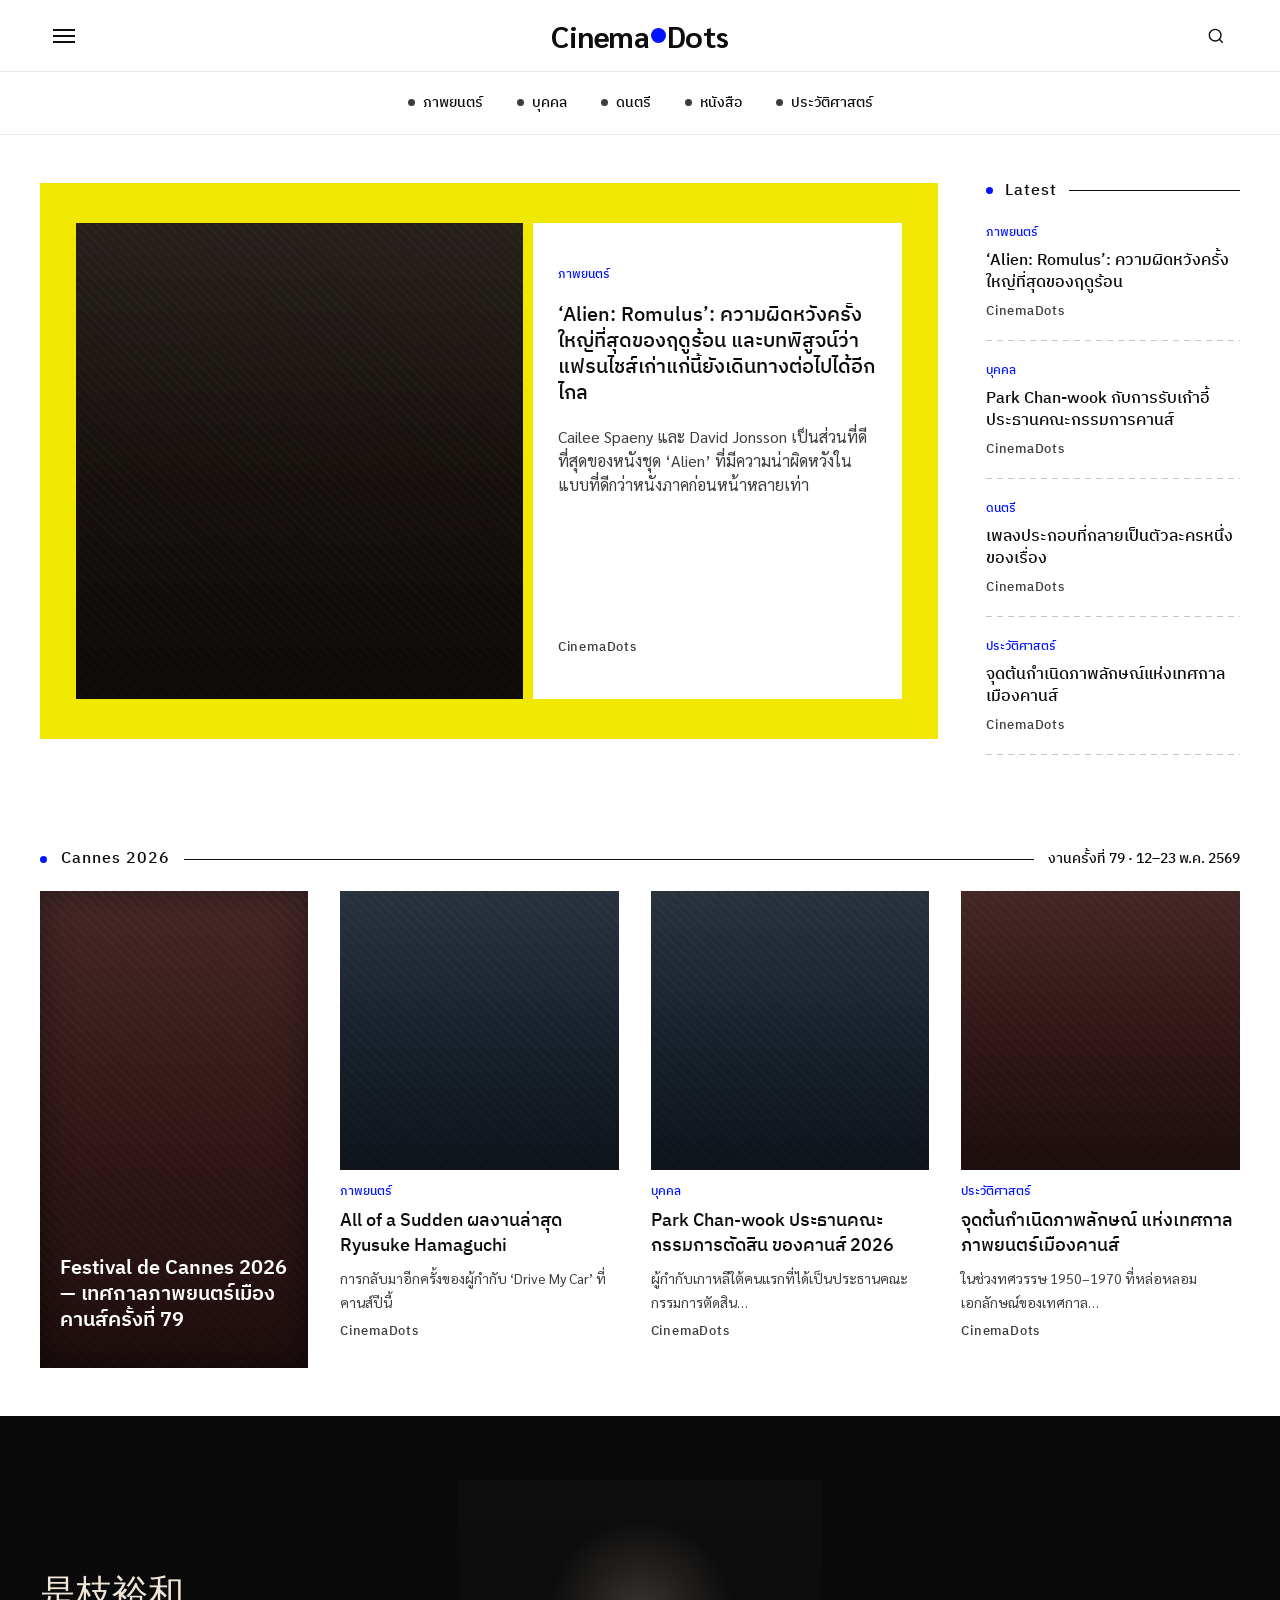
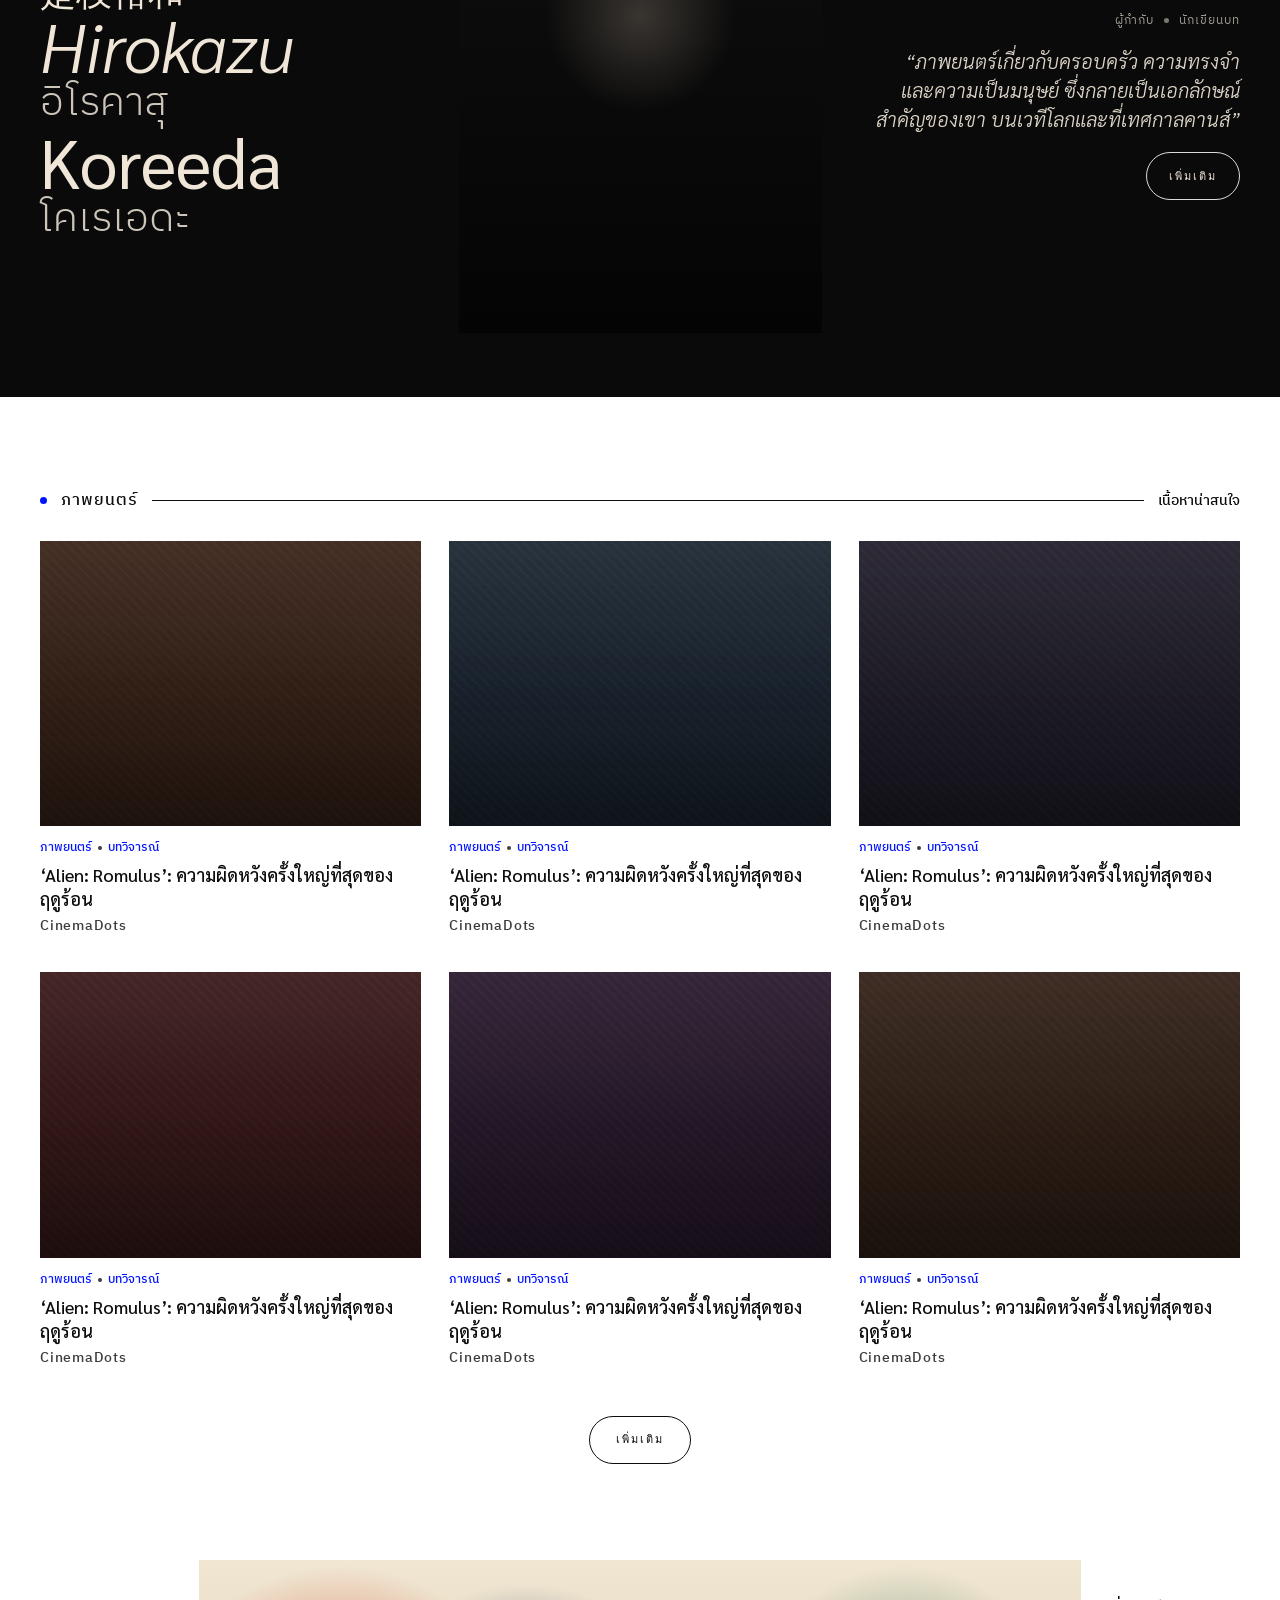
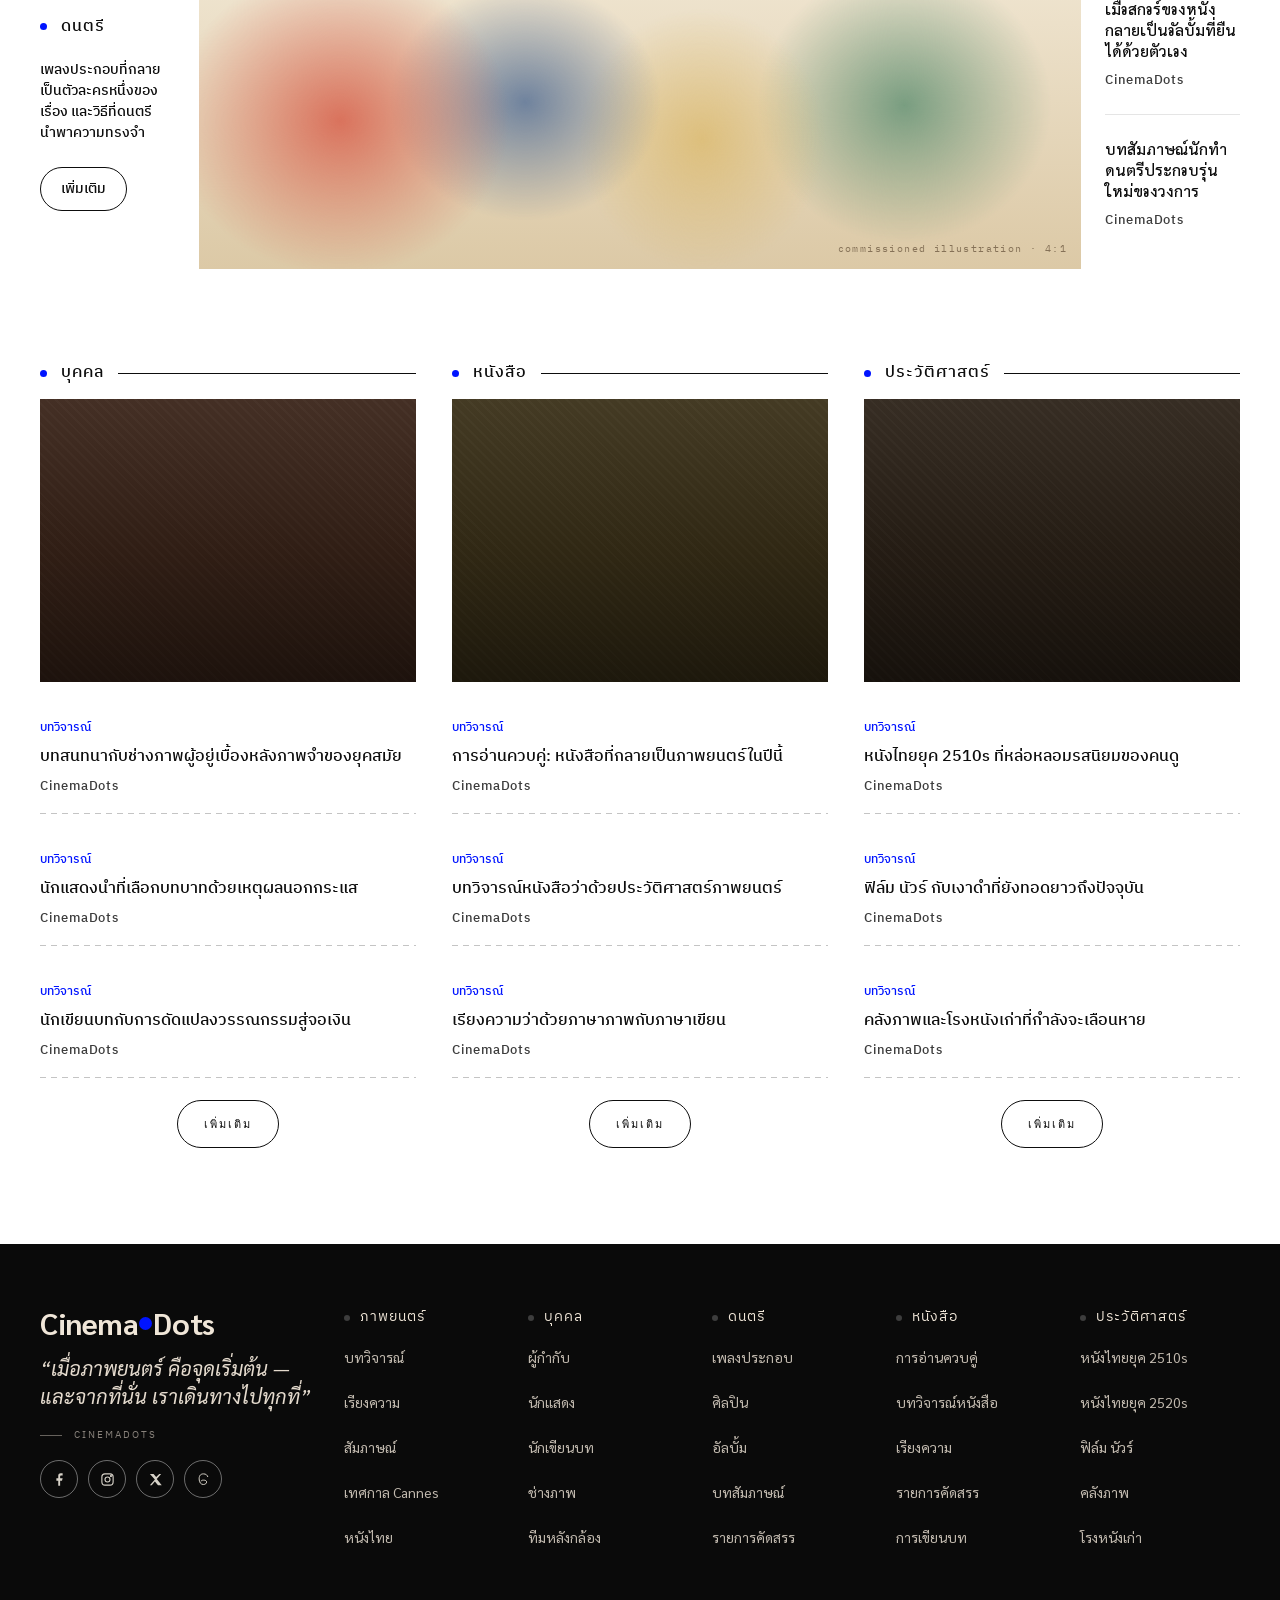
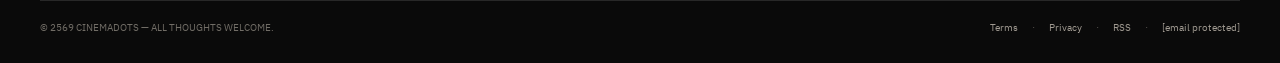
==== commit 6570680f: "Update homepage to Wireframe Build v2-2-7 Co-Authored-By: Claude Opus 4.7 <noreply@anthropic.com>" ====
--- a/index.html
+++ b/index.html
@@ -3,1312 +3,678 @@
 <head>
 <meta charset="utf-8" />
 <meta name="viewport" content="width=device-width, initial-scale=1" />
-<title>CinemaDots — ฉบับสัปดาห์ที่ 047</title>
+<title>CinemaDots — Homepage (Hi-Fi · Desktop · Tablet · Mobile)</title>
 <link rel="preconnect" href="https://fonts.googleapis.com" />
 <link rel="preconnect" href="https://fonts.gstatic.com" crossorigin />
-<link href="https://fonts.googleapis.com/css2?family=IBM+Plex+Mono:wght@400;500&family=IBM+Plex+Sans+Thai:wght@300;400;500;600;700&family=Sarabun:ital,wght@0,300;0,400;0,500;0,600;0,700;0,800;1,400;1,500&display=swap" rel="stylesheet" />
+<link href="https://fonts.googleapis.com/css2?family=IBM+Plex+Mono:wght@400;500&family=IBM+Plex+Sans+Thai:wght@300;400;500;600;700&family=Sarabun:ital,wght@0,300;0,400;0,500;0,600;0,700;1,300;1,400;1,500&display=swap" rel="stylesheet" />
 <style>
   :root{
-    --bg:#FFFFFF;
-    --paper:#F7F7F4;
-    --ink:#0D0D0D;
-    --ink-2:#3D3D3D;     /* standfirst grey */
-    --ink-3:#0D0D0D;     /* byline stamp — same as ink for boldness */
-    --mute:#6B6B6B;
-    --rule:#E8E8E8;
-    --rule-2:#D6D6D6;
-    --rule-dashed:#E5E5E5;
-    --accent:#0014FF;
-    --accent-2:#1F36FF;
-    --warm:#EEDFC9;     /* music card cream */
-    --warm-2:#E4D2B6;
-    --coral:#EE7575;    /* figma hero block (legacy) */
-    --cream:#FBEDBF;    /* figma hero ground (legacy) */
-    --night:#0A0A0A;
-    /* hero-frame poster stripes — Cannes affiche reference (exclusive to hero) */
-    --frame-coral:#F08272;
-    --frame-warm:#FBEDBF;
-    --frame-stripes: repeating-linear-gradient(135deg, var(--frame-coral) 0 32px, var(--frame-warm) 32px 64px);
-    /* music section pill */
-    --pill-bg:#0D0D0D;
-    --pill-ink:#FFFFFF;
+    /* ── Color tokens (from the hi-fi file) ── */
+    --ink:#0d0d0d;          /* headings, nav, 1px rules, outline buttons */
+    --ink-2:#3d3d3d;        /* body, bylines, small grey dots */
+    --blue:#0014ff;         /* the "dot", kickers, accent dots */
+    --white:#ffffff;
+    --dark:#0a0a0a;         /* director feature + footer */
+    --yellow:#f0e800;       /* hero figure panel */
+    --rule:#e8e8e8;         /* bar borders, column dividers */
+    --rule-2:#e5e5e5;       /* dividers inside latest / music lists */
+    --cream:#f0e6d8;        /* footer logo + headings */
+    --cream-2:#d7d2c8;      /* footer links / quote */
     /* type families */
     --sans:'IBM Plex Sans Thai', system-ui, sans-serif;
-    --display:'IBM Plex Sans Thai', system-ui, sans-serif;
-    --serif:'Sarabun', 'IBM Plex Sans Thai', system-ui, sans-serif;
+    --serif:'Sarabun', 'IBM Plex Sans Thai', serif;
     --mono:'IBM Plex Mono', ui-monospace, monospace;
+    /* responsive side gutter */
+    --gut:40px;
   }
   *{box-sizing:border-box}
   figure{margin:0}
-  html,body{margin:0;padding:0;background:var(--bg);color:var(--ink);font-family:var(--sans);-webkit-font-smoothing:antialiased}
-  body{font-size:16px;line-height:1.55}
+  html,body{margin:0;padding:0}
+  body{background:var(--white);font-family:var(--sans);color:var(--ink);-webkit-font-smoothing:antialiased}
   a{color:inherit;text-decoration:none}
-  img{display:block;max-width:100%}
   button{font:inherit;color:inherit;background:none;border:0;cursor:pointer;padding:0}
-  ::selection{background:var(--accent);color:#fff}
-
-  /* ─────────── 01 · HEADER (centered logo) ─────────── */
-  .topbar{
-    position:sticky;top:0;z-index:30;background:var(--bg);
-    border-bottom:1px solid var(--rule);
-    display:grid;grid-template-columns:48px 1fr 48px;align-items:center;
-    height:60px;padding:0 12px;transition:height .25s,box-shadow .25s;
+  ::selection{background:var(--blue);color:#fff}
+
+  /* full-bleed desktop: fills the viewport left-to-right at any width */
+  .page{width:100%;background:var(--white)}
+  /* roomier gutters on large/ultra-wide screens so content isn't glued to the edges */
+  @media (min-width:1440px){:root{--gut:72px}}
+  @media (min-width:1920px){:root{--gut:120px}}
+  @media (min-width:2560px){:root{--gut:200px}}
+
+  /* shared placeholder image block (color-chip + gradient + mono caption) */
+  .ph{position:relative;background:var(--chip,#1a1410);overflow:hidden}
+  .ph::after{content:"";position:absolute;inset:0;background:
+    linear-gradient(180deg, rgba(255,255,255,.05) 0%, rgba(0,0,0,.18) 55%, rgba(0,0,0,.5) 100%),
+    repeating-linear-gradient(45deg, rgba(255,255,255,.025) 0 2px, transparent 2px 7px);}
+  .ph-cap{position:absolute;left:12px;bottom:11px;z-index:2;font-family:var(--mono);font-size:10px;
+    line-height:15.5px;letter-spacing:1.4px;text-transform:lowercase;color:rgba(255,255,255,.58)}
+  /* real image fills its placeholder block, covering the chip + caption */
+  .ph>.fill,a.ph>.fill,.figure-img>.fill,.portrait>.fill{position:absolute;inset:0;width:100%;height:100%;object-fit:cover;z-index:1;display:block}
+  .ph:has(>.fill)::after{z-index:1}
+  .ph:has(>img.fill[src]) .ph-cap{display:none}
+  img.fill{position:absolute;inset:0;width:100%;height:100%;object-fit:cover;z-index:1;display:block}
+
+  /* reusable kicker / byline / section-label */
+  .kicker{font-family:var(--sans);font-weight:500;font-size:12px;line-height:20px;color:var(--blue);
+    display:inline-flex;align-items:center;gap:6px}
+  .kicker .sep{width:4px;height:4px;border-radius:50%;background:var(--ink-2);display:inline-block}
+  .kicker .alt{color:var(--blue)}
+  .byline{font-family:var(--sans);font-weight:500;font-size:13px;line-height:20.15px;letter-spacing:.78px;color:var(--ink-2);
+    display:inline-flex;align-items:center}
+  .byline .d{width:5px;height:5px;border-radius:50%;background:var(--blue);display:inline-block;margin:0 1.5px;transform:translateY(-1px)}
+
+  /* section-label header: • LABEL ───── [right meta] */
+  .label-row{display:flex;align-items:center;gap:14px}
+  .label-row .dot{width:7px;height:7px;border-radius:3.5px;background:var(--blue);flex:0 0 auto}
+  .label-row .lbl{font-family:var(--sans);font-weight:500;font-size:16px;line-height:1;letter-spacing:1px;color:var(--ink);flex:0 0 auto}
+  .label-row .rule{flex:1 1 auto;height:1px;background:var(--ink);min-width:24px}
+  .label-row .meta{font-family:var(--sans);font-weight:500;font-size:14px;line-height:1;color:var(--ink);flex:0 0 auto;white-space:nowrap}
+
+  /* outline pill button — mono variant */
+  .pill{display:inline-flex;align-items:center;justify-content:center;height:48px;padding:0 26px;
+    border:1px solid var(--ink);border-radius:999px;font-family:var(--mono);font-size:11px;line-height:17px;
+    letter-spacing:1.98px;color:var(--ink);transition:background .18s,color .18s}
+  .pill:hover{background:var(--ink);color:var(--white)}
+  /* outline pill — thai variant */
+  .pill-th{display:inline-flex;align-items:center;justify-content:center;height:44px;padding:10px 20px;
+    border:1px solid var(--ink);border-radius:999px;font-family:var(--sans);font-weight:500;font-size:14px;line-height:1;
+    color:var(--ink);transition:background .18s,color .18s}
+  .pill-th:hover{background:var(--ink);color:var(--white)}
+
+  /* ════════ 2 · TOP APP BAR ════════ */
+  .appbar{position:sticky;top:0;z-index:40;height:72px;display:grid;grid-template-columns:1fr auto 1fr;align-items:center;
+    padding:0 var(--gut);background:var(--white);border-bottom:1px solid var(--rule)}
+  .appbar .iconbtn{width:48px;height:48px;border-radius:24px;display:grid;place-items:center;color:var(--ink)}
+  .appbar .iconbtn:hover{background:#f4f4f4}
+  .appbar .menu{justify-self:start;flex-direction:column;gap:4px;display:flex;align-items:center;justify-content:center}
+  .appbar .menu span{width:22px;height:2px;background:var(--ink);display:block}
+  .appbar .logo{grid-column:2;justify-self:center;font-family:var(--serif);font-weight:700;font-size:30px;line-height:30px;
+    letter-spacing:-.3px;color:var(--ink);display:inline-flex;align-items:center}
+  .appbar .logo .dot{width:15px;height:15px;border-radius:7.5px;background:var(--blue);display:inline-block;margin:0 1px}
+  .appbar .search{justify-self:end}
+  .appbar .search svg{width:20px;height:20px}
+
+  /* ════════ 3 · CATEGORY NAV (desktop only) ════════ */
+  .catnav{display:flex;justify-content:center;align-items:center;gap:34px;padding:14px var(--gut);
+    background:var(--white);border-bottom:1px solid var(--rule)}
+  .catnav a{display:inline-flex;align-items:center;gap:8px;padding:6px 0;flex:0 0 auto;
+    font-family:var(--sans);font-weight:500;font-size:14px;line-height:21.7px;color:var(--ink)}
+  .catnav a .d{width:7px;height:7px;border-radius:3.5px;background:var(--ink-2);display:inline-block}
+  .catnav a:hover{color:var(--blue)}
+
+  /* ════════ 4.1 · HERO ════════ */
+  /* DESKTOP: figure left + Latest sidebar right (original layout) */
+  .hero{display:grid;grid-template-columns:1fr 254px;gap:48px;align-items:start;padding:48px var(--gut)}
+  /* A) yellow figure panel */
+  .figure{background:var(--yellow);padding:40px 36px;display:flex;gap:10px;align-items:stretch}
+  .figure-img{flex:1.4 1 0;aspect-ratio:15/16;--chip:#1a1410}
+  .figure-card{flex:1 1 0;background:var(--white);padding:42px 25px;display:flex;flex-direction:column;gap:18px;min-width:0}
+  .figure-card h1{margin:0;font-family:var(--sans);font-weight:500;font-size:20px;line-height:26px;color:var(--ink);overflow-wrap:anywhere;
+    display:-webkit-box;-webkit-line-clamp:4;line-clamp:4;-webkit-box-orient:vertical;overflow:hidden}
+  .figure-card p{margin:0;font-family:var(--serif);font-weight:400;font-size:16px;line-height:24px;color:var(--ink-2);text-wrap:pretty}
+  .figure-card .byline{margin-top:auto}
+  /* B) latest — sidebar on desktop */
+  .latest{display:flex;flex-direction:column}
+  .latest .latest-head{display:flex;align-items:center;gap:12px;margin-bottom:4px}
+  .latest .latest-head .dot{width:7px;height:7px;border-radius:3.5px;background:var(--blue);flex:0 0 auto}
+  .latest .latest-head .lbl{font-family:var(--sans);font-weight:500;font-size:16px;line-height:1;letter-spacing:1px;color:var(--ink)}
+  .latest .latest-head .rule{flex:1 1 auto;height:1px;background:var(--ink);min-width:16px}
+  .latest .item{display:flex;flex-direction:column;gap:7px;padding:20px 0;
+    background-image:repeating-linear-gradient(to right, #c4c4c4 0 6px, transparent 6px 11px);
+    background-repeat:no-repeat;background-position:left bottom;background-size:100% 1px}
+  .latest .item h3{margin:0;font-family:var(--sans);font-weight:500;font-size:16px;line-height:22px;color:var(--ink);text-wrap:pretty}
+
+  /* ════════ 4.2 · CANNES 2026 FEATURE ROW ════════ */
+  .cannes{padding:48px var(--gut) 0}
+  .cannes .row{display:grid;grid-template-columns:268px repeat(3,1fr);gap:32px;align-items:start;margin-top:24px}
+  /* tall feature card — fixed 9:16 */
+  .cannes .feature{aspect-ratio:9/16;position:relative;--chip:#3a1a1a;box-shadow:inset 0 0 30px rgba(0,0,0,.55)}
+  .cannes .feature .ph-cap{z-index:3}
+  .cannes .feature .overlay{position:absolute;left:20px;right:20px;bottom:34px;z-index:3;
+    font-family:var(--sans);font-weight:600;font-size:20px;line-height:26px;color:#fff;text-wrap:pretty}
+  /* square cards */
+  .cannes .card{display:flex;flex-direction:column;gap:12px;min-width:0}
+  .cannes .card .sq{aspect-ratio:1/1}
+  .cannes .card .meta{display:flex;flex-direction:column;gap:7px}
+  .cannes .card .meta h3{margin:0;font-family:var(--sans);font-weight:500;font-size:18px;line-height:25px;color:var(--ink);text-wrap:pretty}
+  .cannes .card .meta .ex{margin:0;font-family:var(--serif);font-weight:400;font-size:14px;line-height:24px;color:var(--ink-2);text-wrap:pretty}
+
+  /* ════════ 4.3 · DIRECTOR FEATURE (DARK) ════════ */
+  .director-wrap{padding-top:48px}
+  /* layout (Golf): name block LEFT · portrait CENTRE · quote RIGHT */
+  .director{background:var(--dark);padding:64px var(--gut);display:flex;gap:48px;align-items:center}
+  .director .portrait{flex:0 0 363px;aspect-ratio:363/453;
+    --chip:#101010;position:relative;align-self:center}
+  .director .portrait::after{background:
+    radial-gradient(42% 34% at 50% 30%, rgba(220,200,180,.22) 0%, transparent 62%),
+    linear-gradient(180deg, rgba(0,0,0,.1) 0%, rgba(0,0,0,.75) 100%)}
+  .director .portrait .ph-cap{color:rgba(240,230,216,.45)}
+  /* middle column — quote, bottom-aligned, right text */
+  /* right column — quote, vertically centred, right-aligned */
+  .director .mid{flex:1 1 0;display:flex;flex-direction:column;justify-content:center;align-items:flex-end;gap:18px;text-align:right;min-width:0}
+  .director .eyebrow{font-family:var(--sans);font-weight:400;font-size:12px;line-height:17px;letter-spacing:1px;
+    color:rgba(240,230,216,.65);display:inline-flex;align-items:center;gap:10px}
+  .director .eyebrow .d{width:5px;height:5px;border-radius:50%;background:rgba(240,230,216,.5);display:inline-block}
+  .director .quote{margin:0;font-family:var(--serif);font-weight:300;font-style:italic;font-size:20px;line-height:29px;
+    color:rgba(240,230,216,.92);text-wrap:pretty}
+  .director .mid .pill{height:48px;padding:0 22px;border-color:rgba(255,255,255,.85);color:var(--cream)}
+  .director .mid .pill:hover{background:var(--cream);color:var(--dark)}
+  /* left column — big name block, left-aligned */
+  .director .names{flex:1 1 0;display:flex;flex-direction:column;justify-content:center;align-items:flex-start;text-align:left;color:var(--cream);line-height:1;min-width:0}
+  .director .names .orig{font-family:var(--serif);font-weight:400;font-size:clamp(26px,3.4vw,36px);line-height:1.1;color:var(--cream)}
+  .director .names .en{font-family:var(--serif);font-weight:300;font-style:italic;font-size:clamp(44px,6.2vw,68px);line-height:1.04;color:var(--cream);white-space:nowrap}
+  .director .names .en.rg{font-style:normal;font-weight:400}
+  .director .names .th{font-family:var(--sans);font-weight:300;font-size:clamp(28px,4vw,40px);line-height:1.12;color:rgba(240,230,216,.85);text-align:left;white-space:nowrap}
+
+  /* ════════ 4.4 · SECTION HEADER ════════ */
+  .section-head{padding:96px var(--gut) 0}
+
+  /* ════════ 4.5 · REVIEW GRID ════════ */
+  .review{padding:32px var(--gut) 0;display:grid;grid-template-columns:repeat(3,1fr);column-gap:28px;row-gap:36px}
+  .review .card{display:flex;flex-direction:column}
+  .review .card .img{aspect-ratio:334/250}
+  .review .card .txt{padding-top:12px;display:flex;flex-direction:column;gap:5px}
+  .review .card .txt h3{margin:0;font-family:var(--serif);font-weight:500;font-size:18px;line-height:24px;color:var(--ink);text-wrap:pretty}
+  .review .card .txt .byline{font-size:14px}
+
+  /* ════════ 4.6 · MORE BUTTON ROW ════════ */
+  .more-row{padding:48px var(--gut) 0;display:flex;justify-content:center}
+
+  /* ════════ 4.7 · MUSIC FEATURE ════════ */
+  .music{padding:96px var(--gut) 0;display:flex;align-items:center;gap:0}
+  .music .mcol{flex:0 0 159px;display:flex;flex-direction:column;gap:24px}
+  .music .mcol.left{padding-right:24px}
+  .music .mcol.right{padding-left:24px}
+  .music .mcol.left .label-row{flex-wrap:wrap}
+  .music .mcol .snip{margin:0;font-family:var(--sans);font-weight:500;font-size:14px;line-height:21px;color:var(--ink);text-wrap:pretty}
+  .music .mcol .pill-th{align-self:flex-start}
+  .music .banner{flex:1 1 auto;aspect-ratio:744/261;position:relative;overflow:hidden;
+    background:
+      radial-gradient(30% 78% at 16% 52%, rgba(214,86,66,.78) 0%, transparent 64%),
+      radial-gradient(24% 60% at 37% 46%, rgba(38,78,138,.62) 0%, transparent 64%),
+      radial-gradient(22% 66% at 57% 58%, rgba(216,176,84,.6) 0%, transparent 64%),
+      radial-gradient(26% 70% at 80% 47%, rgba(48,118,88,.6) 0%, transparent 64%),
+      linear-gradient(180deg,#f0e6d2 0%,#dcc9a6 100%)}
+  .music .banner .cap{position:absolute;right:14px;bottom:13px;font-family:var(--mono);font-size:10px;
+    line-height:15px;letter-spacing:1.4px;text-transform:lowercase;color:rgba(60,40,20,.55)}
+  .music .mcol.right .ritem{display:flex;flex-direction:column;gap:8px}
+  .music .mcol.right .ritem + .ritem{padding-top:24px;border-top:1px solid var(--rule-2)}
+  .music .mcol.right .ritem h3{margin:0;font-family:var(--serif);font-weight:500;font-size:15.5px;line-height:20.9px;color:var(--ink);text-wrap:pretty}
+
+  /* ════════ 4.8 · THREE-COLUMN SECTION ════════ */
+  .triple{padding:96px var(--gut) 0;display:flex;gap:36px}
+  .triple .tcol{flex:1 1 0;min-width:0;display:flex;flex-direction:column;gap:18px}
+  .triple .tcol .lead{aspect-ratio:330/248}
+  .triple .tcol .litem{padding:18px 0;display:flex;flex-direction:column;gap:8px;
+    background-image:repeating-linear-gradient(to right, #c4c4c4 0 6px, transparent 6px 11px);
+    background-repeat:no-repeat;background-position:left bottom;background-size:100% 1px}
+  .triple .tcol .litem h3{margin:0;font-family:var(--sans);font-weight:500;font-size:16px;line-height:22px;color:var(--ink);text-wrap:pretty}
+  .triple .tcol .pill{align-self:center;margin-top:4px}
+
+  /* ════════ 5 · FOOTER ════════ */
+  .footer-wrap{padding-top:96px}
+  .footer{background:var(--dark);color:var(--cream-2);padding:64px var(--gut) 28px}
+  .footer .cols{display:flex;flex-wrap:wrap;gap:30px 24px}
+  .footer .brand{flex:0 0 280px;display:flex;flex-direction:column;gap:16px}
+  .footer .brand .logo{font-family:var(--serif);font-weight:700;font-size:30px;line-height:30px;letter-spacing:-.3px;color:var(--cream);display:inline-flex;align-items:center}
+  .footer .brand .logo .dot{width:13px;height:13px;border-radius:6.5px;background:var(--blue);display:inline-block;margin:0 1px}
+  .footer .brand .quote{margin:0;font-family:var(--serif);font-style:italic;font-weight:400;font-size:20px;line-height:28px;color:rgba(240,230,216,.95);text-wrap:pretty;max-width:30ch}
+  .footer .brand .wordmark{display:flex;align-items:center;gap:12px;font-family:var(--sans);font-weight:400;font-size:10px;line-height:18px;letter-spacing:2px;color:rgba(240,230,216,.55)}
+  .footer .brand .wordmark::before{content:"";width:22px;height:1px;background:rgba(240,230,216,.4)}
+  .footer .brand .socials{display:flex;gap:10px}
+  .footer .brand .socials a{width:38px;height:38px;border:1px solid rgba(255,255,255,.4);border-radius:19px;display:grid;place-items:center;color:var(--cream-2)}
+  .footer .brand .socials a:hover{background:var(--cream);color:var(--dark)}
+  .footer .brand .socials svg{width:15px;height:15px}
+  .footer .lcol{flex:1 1 126px;min-width:110px;display:flex;flex-direction:column}
+  .footer .lcol h6{margin:0 0 18px;display:flex;align-items:center;gap:10px;font-family:var(--sans);font-weight:400;font-size:14px;line-height:18.6px;letter-spacing:1px;color:var(--cream)}
+  .footer .lcol h6 .d{width:6px;height:6px;border-radius:50%;background:var(--ink-2);display:inline-block}
+  .footer .lcol ul{list-style:none;margin:0;padding:0;display:flex;flex-direction:column;gap:18px}
+  .footer .lcol li a{font-family:var(--serif);font-weight:400;font-size:14px;line-height:20px;color:rgba(240,230,216,.8)}
+  .footer .lcol li a:hover{color:var(--cream)}
+  .footer .legal{margin-top:48px;padding-top:20px;border-top:1px solid rgba(255,255,255,.12);
+    display:flex;justify-content:space-between;align-items:center;gap:14px;flex-wrap:wrap;
+    font-family:var(--sans);font-weight:400;font-size:10px;line-height:1.4;color:rgba(240,230,216,.45)}
+  .footer .legal .rt{display:flex;gap:14px;color:rgba(240,230,216,.65)}
+  .footer .legal .rt .sep{opacity:.5}
+
+  /* ═══════════════════ TABLET (≤1023px) ═══════════════════ */
+  @media (max-width:1023px){
+    :root{--gut:28px}
+    /* category nav hidden on tablet/mobile — lives in hamburger */
+    .catnav{display:none}
+    /* hero: figure full-bleed edge-to-edge (no padding), latest below with gutters */
+    .hero{display:block;padding:0}
+    .latest{display:grid;grid-template-columns:1fr 1fr;column-gap:32px;row-gap:0;padding:48px var(--gut) 0}
+    .latest .latest-head{grid-column:1 / -1}
+    /* cannes: 2 columns, feature spans full width on its own row */
+    .cannes .row{grid-template-columns:1fr 1fr;gap:24px}
+    .cannes .feature{grid-column:1 / -1;height:auto;aspect-ratio:16/7}
+    .cannes .feature .overlay{font-size:24px;line-height:30px;max-width:60%}
+    /* director: name + portrait side by side, quote spans below */
+    .director{flex-wrap:wrap;gap:32px;padding:56px var(--gut)}
+    .director .names{flex:1 1 280px;justify-content:center;align-items:flex-start;text-align:left}
+    .director .portrait{flex:0 0 300px;max-width:45%}
+    .director .mid{flex:1 1 100%;justify-content:flex-start;align-items:flex-start;text-align:left}
+    .director .mid .quote{text-align:left}
+    /* review grid: 2 columns */
+    .review{grid-template-columns:1fr 1fr;column-gap:24px;row-gap:32px}
+    /* music: stack */
+    .music{flex-direction:column;align-items:stretch;gap:32px;padding-top:80px}
+    .music .mcol{flex:1 1 auto}
+    .music .mcol.left,.music .mcol.right{padding:0}
+    .music .mcol.right{flex-direction:row;gap:24px}
+    .music .mcol.right .ritem{flex:1 1 0}
+    .music .mcol.right .ritem + .ritem{padding-top:0;border-top:0;border-left:1px solid var(--rule-2);padding-left:24px}
+    /* triple: keep 3 columns, tighter */
+    .triple{gap:24px;padding-top:80px}
+    /* footer: brand full width, columns wrap below */
+    .footer .brand{flex:1 1 100%}
   }
-  .topbar.scrolled{box-shadow:0 8px 20px -14px rgba(0,0,0,.18);height:54px}
-  .brand{
-    font-family:var(--serif);font-weight:700;font-size:24px;letter-spacing:-.01em;line-height:1;color:var(--ink);
-    display:inline-flex;align-items:center;justify-content:center;
+
+  /* ═══════════════════ MOBILE (≤640px) ═══════════════════ */
+  @media (max-width:640px){
+    :root{--gut:18px}
+    .appbar{padding:0 12px}
+    .appbar .logo{font-size:24px;line-height:24px}
+    .appbar .logo .dot{width:12px;height:12px}
+    /* category nav hidden on tablet/mobile — lives in hamburger */
+    .catnav{display:none}
+    /* hero figure full-bleed (no padding); image stacks over card */
+    .hero{padding:0}
+    .figure{flex-direction:column;padding:18px}
+    .figure-img{flex:none;width:100%;aspect-ratio:1/1}
+    .figure-card{flex:none;width:100%;padding:24px 20px;gap:14px}
+    .latest{grid-template-columns:1fr;padding:40px var(--gut) 0}
+    /* cannes single column */
+    .cannes{padding-top:40px}
+    .cannes .row{grid-template-columns:1fr;gap:28px}
+    .cannes .feature{aspect-ratio:9/16}
+    .cannes .feature .overlay{font-size:22px;line-height:28px;max-width:80%}
+    .cannes .card .sq{aspect-ratio:16/10}
+    /* director full stack: name, portrait, quote */
+    .director-wrap{padding-top:40px}
+    .director{flex-direction:column;gap:28px;padding:44px var(--gut)}
+    .director .names{flex:none;width:100%;align-items:flex-start;text-align:left}
+    .director .names .th{text-align:left}
+    .director .portrait{flex:none;width:100%;max-width:none}
+    .director .mid{flex:none;width:100%;align-items:flex-start;text-align:left}
+    /* section header */
+    .section-head{padding-top:72px}
+    /* review single column */
+    .review{grid-template-columns:1fr;row-gap:32px}
+    .more-row{padding-top:40px}
+    /* music: items stack vertically again */
+    .music{padding-top:72px}
+    .music .mcol.right{flex-direction:column;gap:0}
+    .music .mcol.right .ritem + .ritem{padding-top:24px;border-top:1px solid var(--rule-2);border-left:0;padding-left:0}
+    /* triple stacks */
+    .triple{flex-direction:column;gap:48px;padding-top:72px}
+    /* footer columns: two per row */
+    .footer{padding:48px var(--gut) 24px}
+    .footer-wrap{padding-top:72px}
+    .footer .lcol{flex:1 1 40%;min-width:40%}
+    .footer .legal{flex-direction:column;align-items:flex-start;gap:10px}
   }
-  .brand .dot{width:13px;height:13px;border-radius:50%;background:var(--accent);display:inline-block;margin:0 1px;transform:translateY(-1px)}
-  .iconbtn{width:48px;height:48px;display:grid;place-items:center;border-radius:50%;color:var(--ink)}
-  .iconbtn:active{background:#F3F3F3}
-  .iconbtn svg{width:20px;height:20px}
-  .iconbtn.hamburger{display:flex;flex-direction:column;align-items:center;justify-content:center;gap:4px}
-  .iconbtn.hamburger span{width:22px;height:1.8px;background:currentColor;display:block}
-
-  /* secondary nav row (desktop only) */
-  .nav-row{display:none;border-bottom:1px solid var(--rule);background:var(--bg)}
-
-  /* ─────────── 02 · HERO ARTICLE + LATEST SIDEBAR ───────────
-     12-col grid: striped poster-frame hero (9 cols) + clean Latest sidebar (3 cols).
-     stripes are exclusive to the hero (Cannes affiche / Saul Bass reference). */
-  .hero-row{padding:32px 16px 48px;display:grid;grid-template-columns:1fr;gap:32px}
-  .hero{padding:0}
-  .hero-frame{
-    position:relative;
-    background:var(--frame-stripes);
-    padding:24px;
-    border:0;
-    overflow:hidden;
-  }
-  /* solid white panel — no border radius, hosts the image + text card.
-     mobile: stacks vertically. desktop: side-by-side with matched heights. */
-  .hero-inner{
-    position:relative;
-    background:#fff;
-    display:flex;flex-direction:column;
-    gap:0;
-  }
-  /* hero image — 15:16 near-square portrait */
-  .hero-stage{
-    position:relative;width:100%;aspect-ratio:15/16;
-    background:#1A1410;overflow:hidden;
-    flex:0 0 auto;
-  }
-  .hero-img{
-    position:absolute;inset:0;
-    background:
-      radial-gradient(60% 50% at 35% 35%, rgba(220,180,130,.45) 0%, transparent 65%),
-      linear-gradient(180deg, rgba(26,20,16,.15) 0%, rgba(26,20,16,.85) 100%),
-      repeating-linear-gradient(45deg, rgba(255,255,255,.018) 0 2px, transparent 2px 6px),
-      linear-gradient(160deg, #4a2818 0%, #1A1410 100%);
-  }
-  .hero-img-label{
-    position:absolute;bottom:14px;left:14px;
-    font-family:var(--mono);font-size:10px;letter-spacing:.18em;text-transform:uppercase;
-    color:rgba(245,238,225,.6);
-  }
-  /* headline + description card — stacked block on mobile, 29:48 portrait on desktop */
-  .hero-card{
-    position:static;left:auto;right:auto;top:auto;transform:none;
-    background:#fff;border:0;border-radius:0;
-    padding:32px 24px;
-    display:flex;flex-direction:column;gap:16px;
-    box-shadow:none;
-    aspect-ratio:auto;flex:1 1 auto;
-  }
-  .hero-card .cat{
-    font-family:var(--sans);font-weight:500;font-size:13px;letter-spacing:.06em;text-transform:none;
-    color:var(--ink);display:inline-flex;align-items:center;gap:10px;margin:0;
-  }
-  .hero-card .cat .d{width:7px;height:7px;border-radius:50%;background:var(--accent)}
-  /* hero h1 — sized to fit inside the 29:48 card without overflow (golf) */
-  .hero-card h1{
-    font-family:var(--serif);font-weight:700;font-style:italic;
-    font-size:18px;line-height:1.3;letter-spacing:-.005em;
-    margin:0;color:var(--ink);text-wrap:balance;
-  }
-  .hero-card h1 em{font-style:italic;color:var(--ink);font-weight:700}
-  .hero-card .body{font-family:var(--serif);font-weight:400;font-size:16px;line-height:1.65;color:var(--ink-2);margin:0;text-wrap:pretty}
-  /* CinemaDots editorial signature — brand stamp inside the card */
-  .hero-card .stamp{
-    font-family:var(--serif);font-weight:700;font-size:32px;line-height:1;color:var(--ink);
-    margin:4px 0 0;display:inline-flex;align-items:center;letter-spacing:-.015em;
-  }
-  .hero-card .stamp .dot{width:13px;height:13px;border-radius:50%;background:var(--accent);display:inline-block;margin:0 2px;transform:translateY(-4px)}
-  /* laurel seal centered at bottom */
-  .hero-card .laurel{
-    margin:auto auto 0;display:flex;flex-direction:column;align-items:center;gap:6px;
-    opacity:.6;padding-top:16px;
-  }
-  .hero-card .laurel svg{width:120px;height:auto}
-  .hero-card .laurel .lbl{font-family:var(--mono);font-size:9px;letter-spacing:.24em;text-transform:uppercase;color:var(--ink-2)}
-
-  /* ─────────── LATEST SIDEBAR ───────────
-     clean reading column — no frame, no stripes, no images. */
-  /* remove top rule (golf: "remove the line above latest") */
-  .latest-side{
-    display:flex;flex-direction:column;padding:0;background:transparent;border:0;
-    border-bottom:1px solid var(--ink);
-  }
-  .latest-side .latest-head{
-    display:flex;align-items:center;gap:14px;
-    padding:0;margin:0 0 24px;line-height:1;
-    font-family:var(--sans);font-weight:500;font-size:13px;letter-spacing:.06em;text-transform:none;color:var(--ink);
-    border:0;
-  }
-  .latest-side .latest-head::before{
-    content:"";display:inline-block;width:7px;height:7px;border-radius:50%;background:var(--accent);flex:0 0 auto;
-  }
-  .latest-side .latest-head .d{display:none}
-  .latest-side .latest-head::after{
-    content:"";flex:1;height:1px;background:var(--ink);min-width:24px;
-  }
-  .latest-side .latest-list{display:flex;flex-direction:column;gap:0}
-  .latest-side .latest-item{
-    display:flex;flex-direction:column;gap:8px;
-    padding:20px 0;
-    border:0;border-bottom:1px dashed var(--rule-dashed);
-  }
-  .latest-side .latest-item:last-child{border-bottom:0;padding-bottom:20px}
-  .latest-side .latest-cat{
-    font-family:var(--sans);font-weight:500;font-size:13px;letter-spacing:.06em;text-transform:none;
-    color:var(--ink);display:inline-flex;align-items:center;gap:10px;margin:0;
-  }
-  .latest-side .latest-cat .d{display:inline-block;width:6px;height:6px;border-radius:50%;background:var(--accent)}
-  .latest-side .latest-cat .latest-num,
-  .latest-side .latest-cat .sub,
-  .latest-side .latest-cat .line,
-  .latest-side .latest-cat .lbl{display:inline-flex}
-  .latest-side .latest-cat .latest-num{display:none}
-  .latest-side .latest-cat .sub{color:var(--mute);font-weight:400}
-  .latest-side .latest-cat .line{display:none}
-  .latest-side .latest-ti{
-    font-family:var(--sans);font-weight:500;font-size:15px;line-height:1.45;color:var(--ink);margin:0;text-wrap:pretty;
-    display:-webkit-box;-webkit-line-clamp:2;-webkit-box-orient:vertical;overflow:hidden;
-  }
-  .latest-side .latest-by{
-    font-family:var(--sans);font-weight:600;font-size:14px;letter-spacing:-.005em;color:var(--ink-3);
-    margin:0;display:inline-flex;align-items:center;text-transform:none;
-  }
-  .latest-side .latest-by em{font-style:normal;color:inherit;font-family:inherit;font-size:inherit;font-weight:inherit;letter-spacing:inherit;margin:0;text-transform:none}
-  .latest-side .latest-by .dot{width:7px;height:7px;border-radius:50%;background:var(--accent);display:inline-block;margin:0 2px;transform:translateY(-2px)}
-
-  /* ─────────── 03 · LATEST — 1 featured + 3 standard cards ───────────
-     no card backgrounds, borders, radius, or shadows anywhere in this section. */
-  .latest-section{padding:40px 16px 0}
-  .latest-rail{
-    display:flex;align-items:center;gap:14px;
-    font-family:var(--sans);font-weight:500;font-size:13px;letter-spacing:.06em;text-transform:none;color:var(--ink);
-    margin:0 0 24px;line-height:1;
-  }
-  .latest-rail .d{width:7px;height:7px;border-radius:50%;background:var(--accent);flex:0 0 auto}
-  .latest-rail .line{flex:1;height:1px;background:var(--ink);min-width:24px}
-  .latest-grid{
-    display:grid;grid-template-columns:1fr;gap:32px;
-  }
-  .lcard{display:flex;flex-direction:column;gap:0;background:transparent;border:0;border-radius:0;box-shadow:none}
-  .lcard .img{position:relative;width:100%;overflow:hidden;background:#1a1a1a}
-  .lcard .img .ph{
-    position:absolute;inset:0;
-    background:
-      radial-gradient(60% 50% at 40% 40%, rgba(220,180,130,.35) 0%, transparent 65%),
-      linear-gradient(180deg, rgba(0,0,0,.05) 50%, rgba(0,0,0,.55) 100%),
-      var(--p-bg, #1c1c1c);
-  }
-  .lcard .img .ph-label{position:absolute;bottom:12px;left:14px;font-family:var(--mono);font-size:10px;letter-spacing:.14em;text-transform:uppercase;color:rgba(255,255,255,.55)}
-
-  /* featured (card 1) — 3:5 portrait, text overlays the image, no scrim */
-  .lcard.feature .img{aspect-ratio:3/5}
-  .lcard.feature .overlay{
-    position:absolute;inset:0;z-index:2;
-    padding:24px;display:flex;flex-direction:column;gap:8px;justify-content:flex-end;
-  }
-  .lcard.feature .overlay .kicker{
-    font-family:var(--sans);font-weight:500;font-size:13px;letter-spacing:.06em;text-transform:none;
-    color:var(--ink);display:inline-flex;align-items:center;gap:10px;align-self:flex-start;
-    background:#fff;padding:6px 12px;
-  }
-  .lcard.feature .overlay .kicker .d{width:6px;height:6px;border-radius:50%;background:var(--accent)}
-  .lcard.feature .overlay .ti{
-    font-family:var(--sans);font-weight:500;font-size:18px;line-height:1.4;
-    color:#fff;margin:8px 0 0;text-wrap:pretty;
-    display:-webkit-box;-webkit-line-clamp:2;-webkit-box-orient:vertical;overflow:hidden;
-  }
-  .lcard.feature .overlay .by{
-    font-family:var(--sans);font-weight:600;font-size:20px;letter-spacing:-.01em;
-    color:#fff;margin:6px 0 0;display:inline-flex;align-items:center;
-  }
-  .lcard.feature .overlay .by .dot{width:9px;height:9px;border-radius:50%;background:var(--accent);display:inline-block;margin:0 2px;transform:translateY(-2px)}
-  /* light-image variant: text adapts to ink, kicker chip uses ink on white */
-  .lcard.feature.light .overlay .ti{color:var(--ink)}
-  .lcard.feature.light .overlay .by{color:var(--ink)}
-
-  /* standard (cards 2-4) — square image on top + text stack below */
-  .lcard.standard .img{aspect-ratio:1/1}
-  .lcard.standard .meta{padding:16px 0 0;display:flex;flex-direction:column;gap:0}
-  .lcard.standard .kicker{
-    font-family:var(--sans);font-weight:500;font-size:13px;letter-spacing:.06em;text-transform:none;
-    color:var(--ink);display:inline-flex;align-items:center;gap:10px;
-  }
-  .lcard.standard .kicker .d{width:6px;height:6px;border-radius:50%;background:var(--accent)}
-  .lcard.standard .ti{
-    font-family:var(--sans);font-weight:500;font-size:18px;line-height:1.4;color:var(--ink);
-    margin:8px 0 0;text-wrap:pretty;
-    display:-webkit-box;-webkit-line-clamp:2;-webkit-box-orient:vertical;overflow:hidden;
-  }
-  .lcard.standard .by{
-    font-family:var(--sans);font-weight:600;font-size:20px;letter-spacing:-.01em;color:var(--ink-3);
-    margin:16px 0 0;display:inline-flex;align-items:center;
-  }
-  .lcard.standard .by .dot{width:9px;height:9px;border-radius:50%;background:var(--accent);display:inline-block;margin:0 2px;transform:translateY(-2px)}
-
-  /* graphic image-treatment: solid colour + bitmap title + cutout portrait */
-  .lcard .img.graphic{position:relative;background:var(--g-bg, #2A9D9F)}
-  .lcard .img.graphic .ph{display:none}
-  .lcard .img.graphic .gx-title{
-    position:absolute;left:14px;top:14px;right:14px;
-    font-family:'Courier New', var(--mono);font-weight:700;font-size:28px;line-height:.95;
-    color:var(--g-ink, #FFFCF5);text-transform:uppercase;letter-spacing:.02em;
-    /* pixelated bitmap feel via text-shadow stair-step */
-    text-shadow:1px 0 0 currentColor, 0 1px 0 currentColor, 1px 1px 0 currentColor;
-    image-rendering:pixelated;
-  }
-  .lcard .img.graphic .gx-portrait{
-    position:absolute;left:50%;bottom:0;width:74%;aspect-ratio:3/4;transform:translateX(-50%);
-    background:
-      radial-gradient(40% 30% at 50% 30%, rgba(255,220,190,.85) 0%, transparent 65%),
-      radial-gradient(35% 50% at 50% 60%, rgba(80,40,30,.85) 0%, transparent 80%),
-      linear-gradient(180deg, transparent 0%, rgba(0,0,0,.4) 100%);
-  }
-  .g-teal{--g-bg:#2A9D9F;--g-ink:#FFFCF5}
-  .g-red{--g-bg:#E63946;--g-ink:#FFFCF5}
-  .g-mustard{--g-bg:#E2B43A;--g-ink:#1A1410}
-
-  /* ─────────── 03 · POSTERS STRIP ─────────── */
-  .posters{margin-top:48px;padding:0 16px;display:grid;grid-template-columns:1fr;gap:24px;border-top:0;border-bottom:0}
-  .poster-cell{padding:0;border:1px solid var(--ink);display:flex;flex-direction:column;background:var(--bg)}
-  .poster-cat{
-    font-family:var(--mono);font-size:10px;letter-spacing:.16em;text-transform:uppercase;color:var(--accent);
-    display:inline-flex;align-items:center;gap:0;flex-wrap:wrap;
-  }
-  .poster-cat .d{display:none}
-  .poster-tag{color:var(--mute);font-size:10px;letter-spacing:.12em;text-transform:uppercase}
-  .poster-tag::before{content:"•";margin:0 8px;color:var(--mute);font-size:11px}
-  .poster-by{font-family:var(--mono);font-size:9px;letter-spacing:.22em;text-transform:uppercase;color:var(--mute);margin-top:auto;padding-top:8px;display:inline-flex;align-items:baseline}
-  .poster-by em{font-style:italic;color:var(--ink-2);font-family:var(--serif);font-size:13px;font-weight:500;letter-spacing:0;margin-left:6px;text-transform:none}
-  .poster-img{position:relative;width:100%;aspect-ratio:1/1.18;overflow:hidden;background:#0F0E0E}
-  .poster-img .ph{
-    position:absolute;inset:0;
-    background:linear-gradient(180deg, rgba(0,0,0,.05), rgba(0,0,0,.4)),
-               repeating-linear-gradient(45deg, rgba(255,255,255,.04) 0 2px, transparent 2px 6px),
-               var(--p-bg, #1c1c1c);
-  }
-  .poster-label{
-    position:absolute;left:18px;top:18px;right:18px;
-    color:#F0E6D8;font-family:var(--serif);font-weight:800;font-size:30px;line-height:.95;text-transform:uppercase;letter-spacing:-.01em;
-  }
-  .poster-label small{display:block;font-size:11px;font-weight:500;letter-spacing:.06em;margin-top:6px;color:rgba(240,230,216,.7);text-transform:none}
-  /* collage cell (first) */
-  .poster-collage{position:relative;width:100%;height:100%}
-  .collage .tile{position:absolute;background-size:cover}
-  .poster-body{padding:14px 18px 20px;display:flex;flex-direction:column;gap:6px}
-  .poster-cat{
-    font-family:var(--mono);font-size:10px;letter-spacing:.18em;text-transform:uppercase;color:var(--accent);
-    display:inline-flex;align-items:center;gap:6px;
-  }
-  .poster-cat .d{width:5px;height:5px;border-radius:50%;background:var(--accent)}
-  .poster-ti{font-family:var(--serif);font-weight:600;font-size:15px;line-height:1.35;color:var(--ink);text-wrap:pretty;margin:0}
-
-  /* ─────────── 04 · CAILEE BLACK SECTION ─────────── */
-  .profile{background:var(--night);color:#F0EAE0;padding:48px 24px 56px;margin-top:0;border-top:1px solid var(--ink);border-bottom:1px solid var(--ink);display:flex;flex-direction:column;gap:28px}
-  .profile-name{
-    font-family:var(--serif);font-weight:300;color:#F0EAE0;line-height:.95;letter-spacing:-.02em;margin:0;
-    display:flex;flex-direction:column;gap:0;
-  }
-  .profile-name .en{font-size:64px;font-weight:400}
-  .profile-name .th{font-family:var(--sans);font-size:34px;font-weight:300;margin-top:4px;color:rgba(240,234,224,.85)}
-  .profile-name .en.two{margin-top:6px}
-  .profile-portrait{
-    position:relative;width:100%;aspect-ratio:4/5;
-    background:#000;overflow:hidden;border:1px solid rgba(255,255,255,.06);
-  }
-  .profile-portrait .scene{
-    position:absolute;inset:0;
-    background:
-      radial-gradient(40% 30% at 50% 30%, rgba(220,200,180,.35) 0%, transparent 60%),
-      radial-gradient(30% 40% at 50% 35%, rgba(60,40,30,.7) 0%, transparent 80%),
-      linear-gradient(180deg, #0a0a0a 0%, #000 100%);
-  }
-  .profile-portrait .ph-label{position:absolute;bottom:14px;left:14px;font-family:var(--mono);font-size:10px;letter-spacing:.16em;text-transform:uppercase;color:rgba(240,234,224,.45)}
-  .profile-side{display:flex;flex-direction:column;gap:18px}
-  .profile-role{
-    font-family:var(--mono);font-size:11px;letter-spacing:.2em;text-transform:uppercase;color:rgba(240,234,224,.65);
-  }
-  .profile-body{font-family:var(--serif);font-style:italic;font-weight:300;font-size:18px;line-height:1.45;color:rgba(240,234,224,.92);margin:0;text-wrap:pretty}
-  .profile-cta{
-    align-self:flex-start;display:inline-flex;align-items:center;justify-content:center;gap:10px;
-    min-height:48px;padding:0 22px;border:1px solid rgba(255,255,255,.5);color:#F0EAE0;
-    font-family:var(--mono);font-size:11px;letter-spacing:.18em;text-transform:uppercase;
-  }
-  .profile-cta:hover{background:#F0EAE0;color:var(--night)}
-
-  /* ─────────── unified section title (cat-rule) ───────────
-     pattern: • label ────────── [optional right text]
-     applied to: section-head, pillar-head, latest-side .latest-head, latest-rail. */
-  .section-head{
-    display:flex;align-items:center;gap:14px;
-    margin:64px 20px 28px;
-    padding:0;
-  }
-  .section-head .tag{
-    background:transparent;color:var(--ink);padding:0;
-    font-family:var(--sans);font-weight:500;font-size:13px;line-height:1;
-    letter-spacing:.06em;text-transform:none;
-    display:inline-flex;align-items:center;gap:10px;flex:0 0 auto;
-  }
-  .section-head .tag .d{width:7px;height:7px;border-radius:50%;background:var(--accent);flex:0 0 auto}
-  .section-head .line{flex:1;height:1px;background:var(--ink);min-width:24px}
-  .section-head .meta{
-    font-family:var(--sans);font-weight:400;font-size:12px;color:var(--ink);
-    letter-spacing:.04em;flex:0 0 auto;
-  }
-
-  .film-grid{padding:0 20px;display:grid;grid-template-columns:1fr;gap:36px}
-  .film-card{display:flex;flex-direction:column;gap:0}
-  .film-img{position:relative;width:100%;aspect-ratio:4/3;overflow:hidden;background:#1a1a1a;border:1px solid var(--ink)}
-  .film-img .ph{
-    position:absolute;inset:0;
-    background:linear-gradient(180deg, rgba(0,0,0,.0) 60%, rgba(0,0,0,.4) 100%),
-               repeating-linear-gradient(45deg, rgba(255,255,255,.03) 0 2px, transparent 2px 6px),
-               var(--p-bg, #1c1c1c);
-  }
-  .film-img .ph-label{position:absolute;bottom:12px;left:14px;font-family:var(--mono);font-size:10px;letter-spacing:.14em;text-transform:uppercase;color:rgba(255,255,255,.6)}
-  .film-meta{padding:12px 0 0;display:flex;flex-direction:column;gap:6px}
-  .film-cat{font-family:var(--sans);font-weight:500;font-size:13px;letter-spacing:.06em;text-transform:none;color:var(--ink);display:inline-flex;align-items:center;gap:10px;flex-wrap:wrap}
-  .film-cat .d{display:inline-block;width:6px;height:6px;border-radius:50%;background:var(--accent)}
-  .film-tag{color:var(--mute);font-size:10px;letter-spacing:.12em;text-transform:uppercase}
-  .film-tag::before{content:"•";margin:0 8px;color:var(--mute);font-size:11px}
-  .film-ti{font-family:var(--serif);font-weight:500;font-size:16px;line-height:1.35;color:var(--ink);margin:0;text-wrap:pretty}
-  /* unified CinemaDots byline stamp for film cards */
-  .film-by{
-    font-family:var(--sans);font-weight:600;font-size:16px;letter-spacing:-.005em;color:var(--ink-3);
-    margin-top:6px;display:inline-flex;align-items:center;text-transform:none;
-  }
-  .film-by .dot{width:8px;height:8px;border-radius:50%;background:var(--accent);display:inline-block;margin:0 2px;transform:translateY(-2px)}
-
-  .more-row{display:flex;justify-content:center;padding:32px 20px 0}
-  .more-btn{
-    display:inline-flex;align-items:center;justify-content:center;gap:14px;
-    min-height:48px;padding:0 26px;
-    border:1px solid var(--ink);color:var(--ink);
-    font-family:var(--mono);font-size:11px;letter-spacing:.18em;text-transform:uppercase;
-  }
-  .more-btn:active{background:var(--ink);color:var(--bg)}
-
-  /* ─────────── 06 · MUSIC — 15/70/15 triptych ───────────
-     gallery-wall proportions — artwork is the subject, rails are labels. */
-  .music{
-    margin:0;padding:96px 16px;
-    background:#fff;border:0;
-    display:grid;grid-template-columns:1fr;gap:48px;
-  }
-  /* left rail */
-  .music-left{
-    display:flex;flex-direction:column;gap:24px;border:0;padding:0;background:transparent;
-  }
-  .music-tag{
-    align-self:flex-start;background:var(--pill-bg);color:var(--pill-ink);
-    padding:12px 24px;font-family:var(--sans);font-weight:500;font-size:16px;
-    border-radius:999px;letter-spacing:0;text-transform:none;
-    display:inline-flex;align-items:center;gap:0;
-  }
-  .music-tag .d{display:none}
-  /* article snippet — title only, no image, no kicker */
-  .music-snippet{
-    font-family:var(--sans);font-weight:500;font-size:14px;line-height:1.5;color:var(--ink);
-    margin:0;text-wrap:pretty;
-    display:-webkit-box;-webkit-line-clamp:3;-webkit-box-orient:vertical;overflow:hidden;
-  }
-  .music-cta{
-    align-self:flex-start;display:inline-flex;align-items:center;justify-content:center;gap:10px;
-    min-height:0;padding:10px 20px;border:1px solid var(--ink);background:transparent;
-    font-family:var(--sans);font-weight:500;font-size:14px;letter-spacing:0;text-transform:none;
-    color:var(--ink);border-radius:0;
-    margin-top:8px;
-  }
-  /* center banner — 4:1 letterbox, commissioned illustration only */
-  .music-mid{
-    display:block;padding:0;background:transparent;aspect-ratio:4/1;
-    position:relative;width:100%;overflow:hidden;
-    border:0;
-  }
-  .music-mid-inner{display:none}
-  .music-mid .art{
-    position:absolute;inset:0;
-    /* painterly illustration placeholder — layered radial paint blobs */
-    background:
-      radial-gradient(28% 70% at 18% 50%, rgba(220,90,70,.7) 0%, transparent 65%),
-      radial-gradient(22% 55% at 38% 48%, rgba(40,80,140,.55) 0%, transparent 65%),
-      radial-gradient(20% 60% at 58% 56%, rgba(220,180,90,.55) 0%, transparent 65%),
-      radial-gradient(24% 65% at 80% 48%, rgba(50,120,90,.55) 0%, transparent 65%),
-      linear-gradient(180deg, #F0E6D2 0%, #DCC9A6 100%);
-  }
-  .music-mid .art-tag{
-    position:absolute;bottom:14px;right:14px;
-    font-family:var(--mono);font-size:10px;letter-spacing:.14em;text-transform:uppercase;color:rgba(60,40,20,.55);
-  }
-  /* right rail */
-  .music-right{
-    display:flex;flex-direction:column;gap:24px;border:0;padding:0;background:transparent;
-  }
-  .music-side{
-    padding:0;border:0;display:flex;flex-direction:column;gap:12px;
-  }
-  .music-side + .music-side{
-    padding-top:24px;border-top:1px dashed var(--rule-dashed);
-  }
-  .music-side .ti{
-    font-family:var(--sans);font-weight:500;font-size:14px;line-height:1.5;color:var(--ink);
-    margin:0;text-wrap:pretty;font-style:normal;
-    display:-webkit-box;-webkit-line-clamp:3;-webkit-box-orient:vertical;overflow:hidden;
-  }
-  .music-side .by{
-    font-family:var(--sans);font-weight:700;font-size:20px;letter-spacing:-.01em;color:var(--ink-3);
-    margin:0;display:inline-flex;align-items:center;
-  }
-  .music-side .by em{font-style:normal;color:inherit;font-family:inherit;font-size:inherit;font-weight:inherit;letter-spacing:inherit;margin:0;text-transform:none}
-  .music-side .by .dot{width:9px;height:9px;border-radius:50%;background:var(--accent);display:inline-block;margin:0 2px;transform:translateY(-2px)}
-
-  /* ─────────── 07 · PILLARS (3-col on desktop) ─────────── */
-  /* default: stacked single-column on mobile */
-  .pillars{padding:0 20px;margin-top:64px;display:flex;flex-direction:column;gap:48px}
-  .pillar{display:flex;flex-direction:column;gap:18px}
-  /* pillar-head adopts the same cat-rule pattern */
-  .pillar-head{display:flex;align-items:center;gap:14px;padding:0;border:0;margin:0 0 4px}
-  .pillar-head .tag{
-    background:transparent;color:var(--ink);padding:0;
-    font-family:var(--sans);font-weight:500;font-size:13px;line-height:1;letter-spacing:.06em;text-transform:none;
-    display:inline-flex;align-items:center;gap:10px;flex:0 0 auto;
-  }
-  .pillar-head .tag .d{width:7px;height:7px;border-radius:50%;background:var(--accent);flex:0 0 auto}
-  .pillar-head .line{display:block;flex:1;height:1px;background:var(--ink);min-width:24px}
-  /* unified accent dot for every pillar */
-  .pillar.people .pillar-head .tag .d,
-  .pillar.book .pillar-head .tag .d,
-  .pillar.history .pillar-head .tag .d{background:var(--accent)}
-  .pillar-img{position:relative;width:100%;aspect-ratio:16/9;overflow:hidden;background:#1a1a1a;border:1px solid var(--ink)}
-  .pillar-img .ph{position:absolute;inset:0;background:linear-gradient(180deg, rgba(0,0,0,.0) 50%, rgba(0,0,0,.5) 100%),repeating-linear-gradient(45deg, rgba(255,255,255,.03) 0 2px, transparent 2px 6px),var(--p-bg, #1c1c1c)}
-  .pillar-img .ph-label{position:absolute;bottom:12px;left:14px;font-family:var(--mono);font-size:10px;letter-spacing:.14em;text-transform:uppercase;color:rgba(255,255,255,.6)}
-  .pillar-list{counter-reset:pi;display:flex;flex-direction:column;border-top:0}
-  .pillar-item{counter-increment:pi;padding:18px 0;border-bottom:1px solid var(--rule);display:flex;flex-direction:column;gap:6px;min-height:64px}
-  .pillar-item:last-child{border-bottom:0}
-  .pillar-item .meta{
-    font-family:var(--mono);font-size:10px;letter-spacing:.16em;text-transform:uppercase;color:var(--ink);
-    display:inline-flex;align-items:center;gap:10px;
-  }
-  .pillar-item .meta .num{display:none}
-  .pillar-item .meta .tag{color:var(--accent)}
-  .pillar-item .ti{font-family:var(--serif);font-size:15.5px;line-height:1.4;color:var(--ink);margin:0;text-wrap:pretty}
-  /* unified CinemaDots byline stamp (golf: apply to all touchpoints) */
-  .pillar-item .by{
-    font-family:var(--sans);font-weight:600;font-size:14px;letter-spacing:-.005em;color:var(--ink-3);
-    margin-top:4px;display:inline-flex;align-items:center;text-transform:none;
-  }
-  .pillar-item .by .dot{width:7px;height:7px;border-radius:50%;background:var(--accent);display:inline-block;margin:0 2px;transform:translateY(-2px)}
-  .pillar-more{display:flex;justify-content:center;margin-top:8px}
-
-  /* ─────────── 08 · FOOTER ─────────── */
-  footer.colophon{
-    margin-top:64px;padding:48px 20px 36px;
-    background:var(--night);color:#D7D2C8;
-    display:flex;flex-direction:column;gap:48px;
-  }
-  .ft-brand{display:flex;flex-direction:column;gap:16px;margin-bottom:8px}
-  .ft-brand .brand{color:#F0E6D8;font-size:30px;justify-content:flex-start}
-  .ft-brand .brand .dot{background:var(--accent)}
-  .ft-quote{font-family:var(--serif);font-style:italic;font-size:20px;line-height:1.4;color:rgba(215,210,200,.95);margin:18px 0 0;max-width:32ch;text-wrap:balance}
-  .ft-quote em{color:#A8B0FF;font-style:italic;font-weight:500}
-  .ft-quote-name{font-family:var(--mono);font-size:11px;letter-spacing:.22em;text-transform:uppercase;color:rgba(215,210,200,.55);margin-top:14px;display:inline-flex;align-items:center;gap:12px}
-  .ft-quote-name::before{content:"";width:22px;height:1px;background:rgba(215,210,200,.4)}
-  .ft-socials{display:flex;gap:10px}
-  .ft-socials a{width:38px;height:38px;border:1px solid rgba(255,255,255,.18);border-radius:50%;display:grid;place-items:center;color:#D7D2C8}
-  .ft-socials a:hover{background:#F0E6D8;color:var(--night)}
-  .ft-socials svg{width:15px;height:15px}
-  .ft-contact{display:flex;flex-direction:column;gap:6px;font-family:var(--mono);font-size:11px;letter-spacing:.14em;text-transform:uppercase;color:rgba(215,210,200,.55)}
-  .ft-contact .lbl{color:rgba(215,210,200,.65)}
-  .ft-contact .email{
-    color:#F0E6D8;font-size:14px;letter-spacing:.04em;font-family:var(--sans);text-transform:none;
-    padding:2px 0 6px;border-bottom:2px dotted var(--accent);align-self:flex-start;
-  }
-  .ft-cols{display:grid;grid-template-columns:1fr 1fr;gap:24px;padding-top:24px;border-top:1px solid rgba(255,255,255,.12)}
-  .ft-col h6{
-    background:transparent;border:0;padding:0;
-    font-family:var(--mono);font-size:12px;letter-spacing:.24em;text-transform:uppercase;color:#F0E6D8;
-    margin:0 0 22px;display:inline-flex;align-items:center;gap:10px;width:auto;
-  }
-  .ft-col h6 .d{width:7px;height:7px;border-radius:50%}
-  .ft-col h6.films .d{background:var(--accent)}
-  .ft-col h6.people .d{background:#D86A4A}
-  .ft-col h6.music .d{background:#1F8A5B}
-  .ft-col h6.book .d{background:#C9A227}
-  .ft-col h6.history .d{background:#7A5BD6}
-  .ft-col ul{list-style:none;padding:0;margin:0;display:flex;flex-direction:column;gap:18px}
-  .ft-col li{font-family:var(--serif);font-size:15px;line-height:1.35;color:rgba(215,210,200,.8);padding:0;border-bottom:0}
-  .ft-col li a{display:inline-block;color:inherit;transition:color .15s}
-  .ft-col li a:hover{color:#F0E6D8}
-  .ft-bottom{margin-top:48px;padding-top:24px;border-top:1px solid rgba(255,255,255,.12);display:flex;flex-direction:column;gap:10px;font-family:var(--mono);font-size:10px;letter-spacing:.18em;text-transform:uppercase;color:rgba(215,210,200,.45)}
-  .ft-bottom .rt{display:flex;gap:24px;flex-wrap:wrap}
-  .ft-bottom a{color:rgba(215,210,200,.65);text-decoration:underline;text-underline-offset:4px;text-decoration-thickness:1px}
-  .ft-bottom a:hover{color:#F0E6D8}
-
-  /* ─────────── Hamburger overlay ─────────── */
-  .menu-panel{position:fixed;inset:0;z-index:60;background:#fff;transform:translateY(-100%);transition:transform .35s cubic-bezier(.6,0,.2,1);display:flex;flex-direction:column}
-  .menu-panel.open{transform:translateY(0)}
-  .menu-top{display:grid;grid-template-columns:48px 1fr 48px;align-items:center;height:60px;padding:0 12px;border-bottom:1px solid var(--ink)}
-  .menu-close{width:48px;height:48px;display:grid;place-items:center;font-family:var(--mono);font-size:11px;letter-spacing:.14em;text-transform:uppercase;color:var(--ink)}
-  .menu-list{padding:24px 20px;display:flex;flex-direction:column;flex:1;overflow-y:auto}
-  .menu-list a{display:flex;align-items:center;justify-content:space-between;padding:16px 0;border-bottom:1px solid var(--rule);font-family:var(--serif);font-size:22px;font-weight:500;color:var(--ink);min-height:48px}
-  .menu-list a .d{width:8px;height:8px;border-radius:50%;background:var(--accent)}
-  .menu-foot{padding:18px 20px 24px;border-top:1px solid var(--rule);font-family:var(--mono);font-size:10px;letter-spacing:.14em;text-transform:uppercase;color:var(--mute);display:flex;justify-content:space-between}
-
-  /* ─────────── reusable category rule ───────────
-     pattern from figma: • label ────────── right-text */
-  .cat-rule{
-    display:flex;align-items:center;gap:14px;
-    font-family:var(--mono);font-size:11px;letter-spacing:.16em;text-transform:uppercase;color:var(--ink);
-    line-height:1;
-  }
-  .cat-rule .d{width:7px;height:7px;border-radius:50%;background:var(--accent);flex:0 0 auto}
-  .cat-rule .lbl{color:var(--ink);font-weight:500;white-space:nowrap}
-  .cat-rule .sub{color:var(--mute);font-weight:400;letter-spacing:.12em}
-  .cat-rule .line{flex:1;height:1px;background:var(--ink);min-width:24px}
-  .cat-rule .date{color:var(--ink);font-weight:400;white-space:nowrap;letter-spacing:.08em;font-size:11px}
-  .cat-rule.dark{color:#F0E6D8}
-  .cat-rule.dark .lbl{color:#F0E6D8}
-  .cat-rule.dark .line{background:rgba(240,230,216,.55)}
-  .cat-rule.dark .date{color:rgba(240,230,216,.7)}
-
-  /* hero-rule sits above the hero+latest grid, runs across both columns */
-  .hero-rule{grid-column:1 / -1;margin:20px 16px 12px;padding:0}
-
-  /* latest-rule sits at top of right column */
-  .latest-rule{padding:0;margin-bottom:6px}
-  .latest-rule .lbl{font-size:12px;letter-spacing:.22em}
-
-  /* category rule inside each latest item replaces the old chip/middot layout */
-  .latest-cat.cat-rule{gap:10px;font-size:10.5px;letter-spacing:.14em;align-items:center}
-  .latest-cat.cat-rule .latest-num{font-family:var(--mono);color:var(--ink);letter-spacing:.04em;font-size:10.5px;flex:0 0 auto;margin-right:0}
-  .latest-cat.cat-rule .latest-num::before{content:counter(lat, decimal-leading-zero)}
-  .latest-cat.cat-rule .d{width:6px;height:6px}
-  .latest-cat.cat-rule .lbl{font-weight:500}
-  .latest-cat.cat-rule .sub{color:var(--mute)}
-  .latest-cat.cat-rule .line{background:var(--rule-2);min-width:16px}
-
-  /* poster collage overlay (per golf) */
-  .poster-collage{position:relative}
-  .collage-overlay{
-    position:absolute;inset:0;
-    padding:18px 18px 16px;
-    display:flex;flex-direction:column;justify-content:space-between;gap:12px;
-    color:#F7F2E8;
-    background:linear-gradient(180deg, rgba(8,6,6,.18) 0%, rgba(8,6,6,.55) 100%);
-    z-index:2;
-  }
-  .collage-overlay .co-tag{
-    font-family:var(--mono);font-size:10px;letter-spacing:.18em;text-transform:uppercase;
-    color:#F7F2E8;display:inline-flex;align-items:center;gap:8px;align-self:flex-start;
-  }
-  .collage-overlay .co-tag .d{width:6px;height:6px;border-radius:50%;background:#FFD66B}
-  .collage-overlay .co-ti{
-    font-family:var(--sans);font-weight:600;font-size:24px;line-height:1.05;letter-spacing:-.01em;
-    margin:auto 0 0;color:#FFFCF5;text-wrap:balance;
-  }
-  .collage-overlay .co-meta{
-    font-family:var(--mono);font-size:10px;letter-spacing:.16em;text-transform:uppercase;
-    color:rgba(247,242,232,.7);
-  }
-
-  /* per golf: this poster-cell has no border */
-  .poster-cell.no-border{border:0}
-
-  /* face image slot — supplied by user (golf drive link) */
-  .face-ph{
-    display:flex;align-items:center;justify-content:center;
-    background:
-      radial-gradient(45% 35% at 50% 35%, rgba(220,200,180,.18) 0%, transparent 65%),
-      linear-gradient(180deg, #141414 0%, #050505 100%);
-  }
-  .face-img{position:absolute;inset:0;width:100%;height:100%;object-fit:cover;display:block}
-  .face-img:not([src]){display:none}
-  .face-svg{width:64%;max-width:280px;height:auto;opacity:.55}
-  .face-tag{
-    position:absolute;left:14px;top:14px;
-    font-family:var(--mono);font-size:10px;letter-spacing:.14em;text-transform:uppercase;
-    color:rgba(240,234,224,.6);
-  }
-  .face-tag em{font-style:normal;color:var(--accent);font-weight:500;letter-spacing:.04em}
-
-  /* music-mid: poster centred at 80% (per golf) */
-  .music-mid{display:flex;align-items:center;justify-content:center;padding:22px;background:transparent;aspect-ratio:auto}
-  .music-mid-inner{position:relative;width:80%;aspect-ratio:5/1;border:1px solid rgba(10,10,10,.25);background:var(--warm-2);overflow:hidden}
-  .music-mid-inner .scene{position:absolute;inset:0;
-    background:
-      radial-gradient(40% 60% at 30% 50%, rgba(60,40,20,.25) 0%, transparent 60%),
-      radial-gradient(35% 50% at 70% 45%, rgba(220,100,60,.4) 0%, transparent 60%),
-      linear-gradient(180deg, #f0e0c0 0%, #d8c098 100%);
-  }
-  .music-mid-inner .ph-label{position:absolute;bottom:10px;right:12px;font-family:var(--mono);font-size:10px;letter-spacing:.14em;text-transform:uppercase;color:rgba(60,40,20,.55)}
-
-  /* drop-in image swap for ph placeholders — sits above the .ph background
-     but BELOW the labels/overlays that follow it in source order. */
-  .film-img img.ph-img,
-  .pillar-img img.ph-img,
-  .lcard .img img.ph-img,
-  .hero-stage img.hero-img-real,
-  .music-mid img.art-img{
-    position:absolute;inset:0;width:100%;height:100%;object-fit:cover;display:block;
-  }
-  /* graphic tile cards: real photo replaces the bitmap title + portrait silhouette */
-  .lcard .img.graphic.has-img{background:#0a0a0a}
-  .lcard .img.graphic.has-img .gx-title{display:none}
-  .lcard .img.graphic.has-img .gx-portrait{display:none}
-
-  .p-A{--p-bg:#3a2419}.p-B{--p-bg:#1c2733}.p-C{--p-bg:#2a1b2e}
-  .p-D{--p-bg:#1e2e1d}.p-E{--p-bg:#3a1a1a}.p-F{--p-bg:#221f2c}
-  .p-G{--p-bg:#2c2517}.p-H{--p-bg:#1a1a1a}.p-I{--p-bg:#332218}
-  .p-bookm{--p-bg:#3a3018}
-  .p-arch{--p-bg:#2c2218}
-
-  /* ═════════════════ DESKTOP (≥960px) ═════════════════ */
-  /* tablet: pillars become 3 columns */
-  @media (min-width:768px){
-    .pillars{flex-direction:row;gap:24px}
-    .pillar{flex:1 1 0;min-width:0}
-  }
-
-  @media (min-width:960px){
-    body{font-size:16px}
-    .topbar,
-    .nav-row,
-    .hero-row,
-    .latest-section,
-    .posters,
-    .profile,
-    .section-head,
-    .film-grid,
-    .more-row,
-    .music,
-    .pillars,
-    footer.colophon{
-      padding-left:max(40px, calc((100% - 1320px)/2));
-      padding-right:max(40px, calc((100% - 1320px)/2));
-    }
-
-    /* HEADER */
-    .topbar{height:72px;grid-template-columns:1fr auto 1fr}
-    .topbar .brand{font-size:30px}
-    .topbar .brand .dot{width:15px;height:15px}
-    .topbar .iconbtn.hamburger{justify-self:start}
-    .topbar .iconbtn.search{justify-self:end}
-    .iconbtn.hamburger{display:flex}
-    /* second row nav */
-    .nav-row{display:flex;justify-content:center;align-items:center;gap:34px;padding:14px 0}
-    .nav-row a{
-      display:inline-flex;align-items:center;gap:8px;
-      font-size:14px;font-weight:500;color:var(--ink-2);
-      position:relative;padding:6px 0;
-    }
-    .nav-row a::before{content:"";width:7px;height:7px;border-radius:50%;background:var(--ink);display:inline-block}
-    .nav-row a:nth-child(1)::before{background:var(--accent)}
-    .nav-row a:nth-child(2)::before{background:#D86A4A}
-    .nav-row a:nth-child(3)::before{background:#1F8A5B}
-    .nav-row a:nth-child(4)::before{background:#C9A227}
-    .nav-row a:nth-child(5)::before{background:#7A5BD6}
-    .nav-row a::after{content:"";position:absolute;left:15px;right:0;bottom:0;height:1px;background:var(--ink);transform:scaleX(0);transform-origin:left;transition:transform .25s}
-    .nav-row a:hover::after{transform:scaleX(1)}
-
-    /* HERO ROW: 9-col striped hero + 3-col Latest sidebar. */
-    .hero-row{
-      padding:64px max(40px, calc((100% - 1320px)/2)) 96px;
-      grid-template-columns:9fr 3fr;gap:48px;align-items:stretch;
-    }
-    /* min-width:0 so the 9fr cell doesn't grow past its share when children have wide intrinsic widths */
-    .hero{padding:0;min-width:0}
-    .hero-frame{padding:48px 56px;display:block}
-    /* width-driven layout: panel width = 100% of frame; height derived from 37:24.
-       both children at height:100% then derive their widths from their own aspect-ratios. */
-    .hero-inner{flex-direction:row;width:100%;aspect-ratio:37/24}
-    .hero-stage{height:100%;width:auto;flex:0 0 auto;aspect-ratio:15/16}
-    .hero-card{height:100%;width:auto;aspect-ratio:29/48;flex:0 0 auto;padding:48px;justify-content:flex-start;gap:20px}
-    .hero-card h1{font-size:22px;line-height:1.3}
-    .hero-card .body{font-size:16px}
-    .hero-card .stamp{font-size:32px}
-
-    /* LATEST sidebar matches hero height via grid stretch */
-    .latest-side{padding:0;min-width:0}
-
-    /* LATEST — 4-col asymmetric, 1 featured + 3 standard */
-    .latest-section{padding:48px max(40px, calc((100% - 1320px)/2)) 0}
-    .latest-grid{grid-template-columns:1.15fr 1fr 1fr 1fr;gap:32px;align-items:start}
-    .lcard.feature .img{aspect-ratio:3/5}
-    .lcard.feature .overlay .ti{font-size:20px}
-    .lcard.feature .overlay .by{font-size:22px}
-    .lcard.standard .img{aspect-ratio:1/1}
-    .lcard.standard .ti{font-size:18px}
-    .lcard.standard .by{font-size:20px}
-
-    /* POSTERS — 4 col strip */
-    .posters{margin-top:64px;grid-template-columns:1.5fr 1fr 1fr 1fr;border-left:1px solid var(--ink);border-right:1px solid var(--ink)}
-    .poster-cell{border-bottom:0;border-right:1px solid var(--ink)}
-    .poster-cell:last-child{border-right:0}
-    .poster-img{aspect-ratio:1/1.18}
-    .poster-label{font-size:34px}
-
-    /* PROFILE — 3-col black section */
-    .profile{
-      margin-top:48px;
-      display:grid;grid-template-columns:1fr 1.2fr 1fr;gap:48px;align-items:center;
-      padding:72px max(40px, calc((100% - 1320px)/2));min-height:560px;
-    }
-    .profile-name .en{font-size:96px;line-height:.92}
-    .profile-name .th{font-size:46px;margin-top:6px}
-    .profile-portrait{aspect-ratio:4/5;height:100%;max-height:520px}
-    .profile-side{align-items:flex-end;text-align:right}
-    .profile-body{font-size:20px;max-width:30ch}
-    .profile-cta{align-self:flex-end}
-
-    /* SECTION HEAD + FILM GRID: section-head spans the same width as the 3-col grid below.
-       no horizontal margin since the shared padding rule already insets it. */
-    .section-head{margin:96px 0 32px}
-    .film-grid{grid-template-columns:repeat(3,1fr);gap:36px 28px;padding-bottom:8px}
-    .film-img{aspect-ratio:4/3}
-    .film-ti{font-size:15.5px}
-    .more-row{padding-top:48px}
-
-    /* MUSIC — 15/70/15 triptych */
-    .music{
-      margin:0;padding:96px max(40px, calc((100% - 1320px)/2));
-      grid-template-columns:15% 70% 15%;
-      gap:0;
-      align-items:stretch;
-    }
-    .music-left{padding:0 24px 0 0;border:0}
-    .music-mid{aspect-ratio:4/1;height:auto;min-height:0;border:0}
-    .music-right{padding:0 0 0 24px;border:0}
-    .music-snippet{font-size:14px}
-    .music-side .ti{font-size:14px}
-    .music-side .by{font-size:20px}
-
-    /* PILLARS — 3 col on desktop (golf) */
-    .pillars{margin-top:96px;display:flex;flex-direction:row;gap:36px}
-    .pillar{flex:1 1 0;min-width:0}
-    .pillar-img{aspect-ratio:4/3}
-
-    /* FOOTER */
-    footer.colophon{
-      margin-top:96px;padding-top:64px;padding-bottom:36px;
-      display:grid;grid-template-columns:1fr 2.6fr;gap:56px;align-items:start;
-    }
-    .ft-cols{grid-column:2;grid-row:1;padding-top:0;border-top:0;grid-template-columns:repeat(5,1fr);gap:24px}
-    .ft-bottom{grid-column:1 / -1;flex-direction:row;justify-content:space-between;align-items:center}
-  }
-
-  @media (min-width:1280px){
-    .profile-name .en{font-size:120px}
-    .profile-name .th{font-size:54px}
+
+  /* ════════ OVERLAYS · menu + search ════════ */
+  .overlay-panel{position:fixed;inset:0;z-index:100;background:var(--white);
+    display:flex;flex-direction:column;opacity:0;visibility:hidden;transform:translateY(-12px);
+    transition:opacity .28s ease,transform .28s ease,visibility .28s}
+  .overlay-panel.open{opacity:1;visibility:visible;transform:none}
+  .overlay-top{height:72px;flex:0 0 auto;display:grid;grid-template-columns:1fr auto 1fr;align-items:center;
+    padding:0 var(--gut);border-bottom:1px solid var(--rule)}
+  .overlay-top .logo{grid-column:2;justify-self:center;font-family:var(--serif);font-weight:700;font-size:30px;line-height:30px;letter-spacing:-.3px;color:var(--ink);display:inline-flex;align-items:center}
+  .overlay-top .logo .dot{width:15px;height:15px;border-radius:7.5px;background:var(--blue);display:inline-block;margin:0 1px}
+  .overlay-close{justify-self:end;width:48px;height:48px;border-radius:24px;display:grid;place-items:center;color:var(--ink)}
+  .overlay-close:hover{background:#f4f4f4}
+  .overlay-close svg{width:20px;height:20px}
+  /* menu body */
+  .menu-body{flex:1 1 auto;overflow-y:auto;max-width:1063px;width:100%;margin:0 auto;padding:24px var(--gut) 40px;display:flex;flex-direction:column}
+  .menu-body a.mlink{display:flex;align-items:center;justify-content:space-between;gap:16px;padding:22px 0;
+    border-bottom:1px solid var(--rule);font-family:var(--serif);font-weight:500;font-size:30px;line-height:1.1;color:var(--ink);text-wrap:pretty}
+  .menu-body a.mlink:hover{color:var(--blue)}
+  .menu-body a.mlink .d{width:9px;height:9px;border-radius:50%;background:var(--blue);flex:0 0 auto}
+  .menu-foot{display:flex;justify-content:space-between;gap:16px;margin-top:28px;
+    font-family:var(--mono);font-size:11px;letter-spacing:1.4px;text-transform:uppercase;color:var(--ink-2)}
+  /* search body */
+  .search-body{flex:1 1 auto;max-width:1063px;width:100%;margin:0 auto;padding:64px var(--gut)}
+  .search-field{display:flex;align-items:center;gap:16px;border-bottom:1px solid var(--ink);padding-bottom:18px}
+  .search-field svg{width:26px;height:26px;color:var(--ink);flex:0 0 auto}
+  .search-field input{flex:1 1 auto;border:0;outline:0;background:none;font-family:var(--serif);font-weight:400;font-size:34px;line-height:1.2;color:var(--ink)}
+  .search-field input::placeholder{color:#bdbdbd}
+  .search-sugg{margin-top:36px;display:flex;flex-direction:column;gap:18px}
+  .search-sugg .lbl{font-family:var(--sans);font-weight:500;font-size:12px;line-height:20px;letter-spacing:1px;color:var(--blue)}
+  .search-sugg .chips{display:flex;flex-wrap:wrap;gap:10px}
+  .search-sugg .chips a{display:inline-flex;align-items:center;height:40px;padding:0 18px;border:1px solid var(--rule);border-radius:999px;
+    font-family:var(--sans);font-weight:500;font-size:14px;color:var(--ink)}
+  .search-sugg .chips a:hover{border-color:var(--ink)}
+  body.lock{overflow:hidden}
+  @media (max-width:640px){
+    .overlay-top{height:60px}
+    .overlay-top .logo{font-size:24px;line-height:24px}
+    .menu-body a.mlink{font-size:24px;padding:18px 0}
+    .search-field input{font-size:24px}
   }
 </style>
 </head>
 <body>
 
-<!-- 01 · HEADER -->
-<header class="topbar" id="topbar">
-  <button class="iconbtn hamburger" id="hamburger" aria-label="เปิดเมนู" aria-expanded="false" aria-controls="menuPanel">
-    <span></span><span></span><span></span>
-  </button>
-  <a class="brand" href="#" aria-label="CinemaDots — หน้าแรก">Cinema<span class="dot" aria-hidden="true"></span>Dots</a>
-  <button class="iconbtn search" aria-label="ค้นหา">
-    <svg viewBox="0 0 24 24" fill="none" stroke="currentColor" stroke-width="2"><circle cx="11" cy="11" r="7"/><path d="m20 20-3.5-3.5"/></svg>
-  </button>
-</header>
-<nav class="nav-row" aria-label="หมวดหลัก">
-  <a href="#">ภาพยนตร์</a>
-  <a href="#">บุคคล</a>
-  <a href="#">ดนตรี</a>
-  <a href="#">หนังสือ</a>
-  <a href="#">ประวัติศาสตร์</a>
-</nav>
-
-<main data-screen-label="01 Home (Wireframe Build)">
-
-<!-- 02 · HERO + LATEST SIDEBAR — striped Cannes-affiche frame (9 cols) + clean sidebar (3 cols) -->
-<div class="hero-row">
-
-  <!-- HERO (9 cols) — striped poster frame -->
-  <section class="hero" aria-label="บทความประจำสัปดาห์">
-    <figure class="hero-frame">
-      <div class="hero-inner">
-        <!-- hero image — 15:16 near-square portrait -->
-        <div class="hero-stage" role="img" aria-label="ภาพประกอบจากภาพยนตร์ ‘Alien: Romulus’">
-          <div class="hero-img"></div>
-          <img class="hero-img-real" alt="" src="https://assets.mubicdn.net/images/notebook/post_images/43249/images-w1400.jpg?1779292727" onerror="this.style.display='none'" />
-          <div class="hero-img-label">Hero · 15:16 · drop image</div>
-        </div>
-        <!-- headline + description card — 29:48 tall portrait -->
-        <aside class="hero-card">
-          <span class="cat"><span class="d"></span> ภาพยนตร์</span>
-          <h1>‘<em>Alien: Romulus</em>’: ความผิดหวังครั้งใหญ่ที่สุดของฤดูร้อน และความผิดหวังครั้ง…</h1>
-          <p class="body">Cailee Spaeny และ David Jonsson เป็นส่วนที่ดีที่สุดของหนังชุด ‘Alien’ ที่มีความน่าผิดหวังในแบบที่ดีกว่า Cailee Spaeny และ David Jonsson เป็นส่วนที่ดี</p>
-          <span class="stamp">Cinema<span class="dot" aria-hidden="true"></span>Dots</span>
-          <div class="laurel" aria-hidden="true">
-            <svg viewBox="0 0 120 60" fill="none" stroke="#0D0D0D" stroke-width="1.2">
-              <path d="M30 50c-14 0-22-12-22-22" stroke-linecap="round"/>
-              <path d="M12 32c4-1 8 0 11 3" stroke-linecap="round"/>
-              <path d="M14 38c5-1 9 1 12 4" stroke-linecap="round"/>
-              <path d="M18 44c4-1 8 0 11 3" stroke-linecap="round"/>
-              <path d="M10 26c3-2 7-2 10 0" stroke-linecap="round"/>
-              <path d="M12 20c3-2 7-3 11-2" stroke-linecap="round"/>
-              <path d="M90 50c14 0 22-12 22-22" stroke-linecap="round"/>
-              <path d="M108 32c-4-1-8 0-11 3" stroke-linecap="round"/>
-              <path d="M106 38c-5-1-9 1-12 4" stroke-linecap="round"/>
-              <path d="M102 44c-4-1-8 0-11 3" stroke-linecap="round"/>
-              <path d="M110 26c-3-2-7-2-10 0" stroke-linecap="round"/>
-              <path d="M108 20c-3-2-7-3-11-2" stroke-linecap="round"/>
-              <text x="60" y="30" text-anchor="middle" font-family="Sarabun, serif" font-size="8" font-style="italic" stroke="none" fill="#0D0D0D">Festival de</text>
-              <text x="60" y="42" text-anchor="middle" font-family="Sarabun, serif" font-size="10" font-weight="700" stroke="none" fill="#0D0D0D">CANNES</text>
-            </svg>
-            <span class="lbl">Official Selection 2026</span>
-          </div>
-        </aside>
+<div class="page">
+
+  <!-- 2 · TOP APP BAR -->
+  <header class="appbar">
+    <button class="iconbtn menu" id="menuBtn" aria-label="เปิดเมนู" aria-expanded="false"><span></span><span></span><span></span></button>
+    <a class="logo" href="#" aria-label="CinemaDots — หน้าแรก">Cinema<span class="dot" aria-hidden="true"></span>Dots</a>
+    <button class="iconbtn search" id="searchBtn" aria-label="ค้นหา" aria-expanded="false">
+      <svg viewBox="0 0 24 24" fill="none" stroke="currentColor" stroke-width="1.67"><circle cx="11" cy="11" r="7"/><path d="m20 20-4-4"/></svg>
+    </button>
+  </header>
+
+  <!-- 3 · CATEGORY NAV (desktop only; categories also in hamburger for tablet/mobile) -->
+  <nav class="catnav" aria-label="หมวดหมู่หลัก">
+    <a href="#"><span class="d"></span>ภาพยนตร์</a>
+    <a href="#"><span class="d"></span>บุคคล</a>
+    <a href="#"><span class="d"></span>ดนตรี</a>
+    <a href="#"><span class="d"></span>หนังสือ</a>
+    <a href="#"><span class="d"></span>ประวัติศาสตร์</a>
+  </nav>
+
+  <main data-screen-label="01 Homepage — Hi-Fi">
+
+  <!-- 4.1 · HERO -->
+  <section class="hero" aria-label="บทความเด่นประจำสัปดาห์">
+    <figure class="figure">
+      <div class="ph figure-img"><img class="fill" src="https://assets.mubicdn.net/images/notebook/post_images/43249/images-w1400.jpg?1779292727" alt="" loading="lazy" onerror="this.style.display='none'" /><span class="ph-cap">hero · 15:16 · drop image</span></div>
+      <div class="figure-card">
+        <span class="kicker">ภาพยนตร์</span>
+        <h1>‘Alien: Romulus’: ความผิดหวังครั้งใหญ่ที่สุดของฤดูร้อน และบทพิสูจน์ว่าแฟรนไชส์เก่าแก่นี้ยังเดินทางต่อไปได้อีกไกล</h1>
+        <p>Cailee Spaeny และ David Jonsson เป็นส่วนที่ดีที่สุดของหนังชุด ‘Alien’ ที่มีความน่าผิดหวังในแบบที่ดีกว่าหนังภาคก่อนหน้าหลายเท่า</p>
+        <span class="byline">CinemaDots</span>
       </div>
     </figure>
+
+    <aside class="latest" aria-label="ล่าสุด">
+      <div class="latest-head"><span class="dot"></span><span class="lbl">Latest</span><span class="rule"></span></div>
+      <a class="item" href="#"><span class="kicker">ภาพยนตร์</span><h3>‘Alien: Romulus’: ความผิดหวังครั้งใหญ่ที่สุดของฤดูร้อน</h3><span class="byline">CinemaDots</span></a>
+      <a class="item" href="#"><span class="kicker">บุคคล</span><h3>Park Chan-wook กับการรับเก้าอี้ประธานคณะกรรมการคานส์</h3><span class="byline">CinemaDots</span></a>
+      <a class="item" href="#"><span class="kicker">ดนตรี</span><h3>เพลงประกอบที่กลายเป็นตัวละครหนึ่งของเรื่อง</h3><span class="byline">CinemaDots</span></a>
+      <a class="item" href="#"><span class="kicker">ประวัติศาสตร์</span><h3>จุดต้นกำเนิดภาพลักษณ์แห่งเทศกาลเมืองคานส์</h3><span class="byline">CinemaDots</span></a>
+    </aside>
   </section>
 
-  <!-- LATEST sidebar (3 cols) — clean, no frame, no stripes, no images -->
-  <aside class="latest-side" aria-label="ล่าสุด">
-    <div class="latest-head"><span class="d"></span> Latest</div>
-    <div class="latest-list">
-      <a class="latest-item" href="#">
-        <span class="latest-cat"><span class="d"></span> ภาพยนตร์</span>
-        <p class="latest-ti">‘Alien: Romulus’: ความผิดหวังครั้งใหญ่ที่สุดของฤดูร้อน</p>
-        <span class="latest-by">Cinema<span class="dot" aria-hidden="true"></span>Dots</span>
+  <!-- 4.2 · CANNES 2026 FEATURE ROW -->
+  <section class="cannes" aria-label="Cannes 2026">
+    <div class="label-row">
+      <span class="dot"></span><span class="lbl">Cannes 2026</span><span class="rule"></span>
+      <span class="meta">งานครั้งที่ 79 · 12–23 พ.ค. 2569</span>
+    </div>
+    <div class="row">
+      <a class="ph feature" href="#" style="--chip:#3a1a1a"><img class="fill" src="https://i.pinimg.com/736x/84/10/26/8410262067832df970523d324cc3040e.jpg" alt="" loading="lazy" onerror="this.style.display='none'" />
+        <span class="ph-cap">festival · 9:16</span>
+        <span class="overlay">Festival de Cannes 2026 — เทศกาลภาพยนตร์เมืองคานส์ครั้งที่ 79</span>
       </a>
-      <a class="latest-item" href="#">
-        <span class="latest-cat"><span class="d"></span> ภาพยนตร์</span>
-        <p class="latest-ti">‘Alien: Romulus’: ความผิดหวังครั้งใหญ่ที่สุดของฤดูร้อน</p>
-        <span class="latest-by">Cinema<span class="dot" aria-hidden="true"></span>Dots</span>
+      <a class="card" href="#">
+        <div class="ph sq" style="--chip:#1c2733"><img class="fill" src="https://i.pinimg.com/1200x/cc/4f/08/cc4f08f8a898ac7b2a45bcac392457d6.jpg" alt="" loading="lazy" onerror="this.style.display='none'" /><span class="ph-cap">film still · b/w</span></div>
+        <div class="meta">
+          <span class="kicker">ภาพยนตร์</span>
+          <h3>All of a Sudden ผลงานล่าสุด Ryusuke Hamaguchi</h3>
+          <p class="ex">การกลับมาอีกครั้งของผู้กำกับ ‘Drive My Car’ ที่คานส์ปีนี้</p>
+          <span class="byline">CinemaDots</span>
+        </div>
       </a>
-      <a class="latest-item" href="#">
-        <span class="latest-cat"><span class="d"></span> ภาพยนตร์</span>
-        <p class="latest-ti">‘Alien: Romulus’: ความผิดหวังครั้งใหญ่ที่สุดของฤดูร้อน</p>
-        <span class="latest-by">Cinema<span class="dot" aria-hidden="true"></span>Dots</span>
+      <a class="card" href="#">
+        <div class="ph sq" style="--chip:#1c2733"><img class="fill" src="https://i.pinimg.com/1200x/6d/01/4d/6d014d71f52593006ea2a7f1fcf4b00c.jpg" alt="" loading="lazy" onerror="this.style.display='none'" /><span class="ph-cap">portrait · b/w</span></div>
+        <div class="meta">
+          <span class="kicker">บุคคล</span>
+          <h3>Park Chan-wook ประธานคณะกรรมการตัดสิน ของคานส์ 2026</h3>
+          <p class="ex">ผู้กำกับเกาหลีใต้คนแรกที่ได้เป็นประธานคณะกรรมการตัดสิน…</p>
+          <span class="byline">CinemaDots</span>
+        </div>
       </a>
-      <a class="latest-item" href="#">
-        <span class="latest-cat"><span class="d"></span> ภาพยนตร์</span>
-        <p class="latest-ti">‘Alien: Romulus’: ความผิดหวังครั้งใหญ่ที่สุดของฤดูร้อน</p>
-        <span class="latest-by">Cinema<span class="dot" aria-hidden="true"></span>Dots</span>
+      <a class="card" href="#">
+        <div class="ph sq" style="--chip:#3a1a1a"><img class="fill" src="https://i.pinimg.com/736x/20/47/3f/20473fd21f57b8c74059cc359d5199b2.jpg" alt="" loading="lazy" onerror="this.style.display='none'" /><span class="ph-cap">archive · poster</span></div>
+        <div class="meta">
+          <span class="kicker">ประวัติศาสตร์</span>
+          <h3>จุดต้นกำเนิดภาพลักษณ์ แห่งเทศกาลภาพยนตร์เมืองคานส์</h3>
+          <p class="ex">ในช่วงทศวรรษ 1950–1970 ที่หล่อหลอมเอกลักษณ์ของเทศกาล…</p>
+          <span class="byline">CinemaDots</span>
+        </div>
       </a>
     </div>
-  </aside>
+  </section>
+
+  <!-- 4.3 · DIRECTOR FEATURE (DARK) -->
+  <div class="director-wrap">
+    <section class="director" aria-label="ผู้กำกับประจำสัปดาห์ — Hirokazu Koreeda">
+      <div class="names">
+        <span class="orig">是枝裕和</span>
+        <span class="en">Hirokazu</span>
+        <span class="th">อิโรคาสุ</span>
+        <span class="en rg">Koreeda</span>
+        <span class="th">โคเรเอดะ</span>
+      </div>
+      <div class="ph portrait"><img class="fill" src="https://i.pinimg.com/736x/ca/dd/5c/cadd5c571e94cbe440867a168a942086.jpg" alt="" loading="lazy" onerror="this.style.display='none'" /><span class="ph-cap">portrait · 4:5</span></div>
+      <div class="mid">
+        <span class="eyebrow">ผู้กำกับ<span class="d"></span>นักเขียนบท</span>
+        <p class="quote">“ภาพยนตร์เกี่ยวกับครอบครัว ความทรงจำ และความเป็นมนุษย์ ซึ่งกลายเป็นเอกลักษณ์สำคัญของเขา บนเวทีโลกและที่เทศกาลคานส์”</p>
+        <a class="pill" href="#">เพิ่มเติม</a>
+      </div>
+    </section>
+  </div>
+
+  <!-- 4.4 · SECTION HEADER -->
+  <div class="section-head">
+    <div class="label-row">
+      <span class="dot"></span><span class="lbl">ภาพยนตร์</span><span class="rule"></span>
+      <span class="meta">เนื้อหาน่าสนใจ</span>
+    </div>
+  </div>
+
+  <!-- 4.5 · REVIEW GRID -->
+  <section class="review" aria-label="ภาพยนตร์ — เนื้อหาน่าสนใจ">
+    <a class="card" href="#">
+      <div class="ph img" style="--chip:#3a2419"><img class="fill" src="https://i.pinimg.com/1200x/1a/b5/bd/1ab5bdfe80a2b6b2d32aa4091ab54346.jpg" alt="" loading="lazy" onerror="this.style.display='none'" /><span class="ph-cap">shibuya b/w</span></div>
+      <div class="txt"><span class="kicker">ภาพยนตร์<span class="sep"></span><span class="alt">บทวิจารณ์</span></span>
+        <h3>‘Alien: Romulus’: ความผิดหวังครั้งใหญ่ที่สุดของฤดูร้อน</h3>
+        <span class="byline">CinemaDots</span></div>
+    </a>
+    <a class="card" href="#">
+      <div class="ph img" style="--chip:#1c2733"><img class="fill" src="https://i.pinimg.com/1200x/b6/ea/2f/b6ea2f61fc060c7eda3b8b0c6f2380f2.jpg" alt="" loading="lazy" onerror="this.style.display='none'" /><span class="ph-cap">dusk skyline</span></div>
+      <div class="txt"><span class="kicker">ภาพยนตร์<span class="sep"></span><span class="alt">บทวิจารณ์</span></span>
+        <h3>‘Alien: Romulus’: ความผิดหวังครั้งใหญ่ที่สุดของฤดูร้อน</h3>
+        <span class="byline">CinemaDots</span></div>
+    </a>
+    <a class="card" href="#">
+      <div class="ph img" style="--chip:#221f2c"><img class="fill" src="https://i.pinimg.com/1200x/ef/7f/ac/ef7fac69e9043c8f38e20ad830b36296.jpg" alt="" loading="lazy" onerror="this.style.display='none'" /><span class="ph-cap">rocket trail</span></div>
+      <div class="txt"><span class="kicker">ภาพยนตร์<span class="sep"></span><span class="alt">บทวิจารณ์</span></span>
+        <h3>‘Alien: Romulus’: ความผิดหวังครั้งใหญ่ที่สุดของฤดูร้อน</h3>
+        <span class="byline">CinemaDots</span></div>
+    </a>
+    <a class="card" href="#">
+      <div class="ph img" style="--chip:#3a1a1a"><img class="fill" src="https://i.pinimg.com/1200x/96/49/cb/9649cb8d5a90dba5ffe44b415007681a.jpg" alt="" loading="lazy" onerror="this.style.display='none'" /><span class="ph-cap">dust scene</span></div>
+      <div class="txt"><span class="kicker">ภาพยนตร์<span class="sep"></span><span class="alt">บทวิจารณ์</span></span>
+        <h3>‘Alien: Romulus’: ความผิดหวังครั้งใหญ่ที่สุดของฤดูร้อน</h3>
+        <span class="byline">CinemaDots</span></div>
+    </a>
+    <a class="card" href="#">
+      <div class="ph img" style="--chip:#2a1b2e"><img class="fill" src="https://i.pinimg.com/736x/99/af/bc/99afbc62b0804c8fddf6d30a47d36a60.jpg" alt="" loading="lazy" onerror="this.style.display='none'" /><span class="ph-cap">interior · 35mm</span></div>
+      <div class="txt"><span class="kicker">ภาพยนตร์<span class="sep"></span><span class="alt">บทวิจารณ์</span></span>
+        <h3>‘Alien: Romulus’: ความผิดหวังครั้งใหญ่ที่สุดของฤดูร้อน</h3>
+        <span class="byline">CinemaDots</span></div>
+    </a>
+    <a class="card" href="#">
+      <div class="ph img" style="--chip:#332218"><img class="fill" src="https://i.pinimg.com/1200x/45/30/f7/4530f79dd444ae085f2a1469bc97c1ab.jpg" alt="" loading="lazy" onerror="this.style.display='none'" /><span class="ph-cap">temple · golden hour</span></div>
+      <div class="txt"><span class="kicker">ภาพยนตร์<span class="sep"></span><span class="alt">บทวิจารณ์</span></span>
+        <h3>‘Alien: Romulus’: ความผิดหวังครั้งใหญ่ที่สุดของฤดูร้อน</h3>
+        <span class="byline">CinemaDots</span></div>
+    </a>
+  </section>
+
+  <!-- 4.6 · MORE BUTTON -->
+  <div class="more-row"><a class="pill" href="#">เพิ่มเติม</a></div>
+
+  <!-- 4.7 · MUSIC FEATURE -->
+  <section class="music" aria-label="ดนตรี">
+    <div class="mcol left">
+      <div class="label-row"><span class="dot"></span><span class="lbl">ดนตรี</span></div>
+      <p class="snip">เพลงประกอบที่กลายเป็นตัวละครหนึ่งของเรื่อง และวิธีที่ดนตรีนำพาความทรงจำ</p>
+      <a class="pill-th" href="#">เพิ่มเติม</a>
+    </div>
+    <div class="banner"><img class="fill" src="https://i.pinimg.com/1200x/a5/5c/91/a55c9167b161b77b5980873adac2277b.jpg" alt="" loading="lazy" onerror="this.style.display='none'" /><span class="cap">commissioned illustration · 4:1</span></div>
+    <div class="mcol right">
+      <div class="ritem"><h3>เมื่อสกอร์ของหนังกลายเป็นอัลบั้มที่ยืนได้ด้วยตัวเอง</h3><span class="byline">CinemaDots</span></div>
+      <div class="ritem"><h3>บทสัมภาษณ์นักทำดนตรีประกอบรุ่นใหม่ของวงการ</h3><span class="byline">CinemaDots</span></div>
+    </div>
+  </section>
+
+  <!-- 4.8 · THREE-COLUMN SECTION -->
+  <section class="triple" aria-label="บุคคล · หนังสือ · ประวัติศาสตร์">
+    <div class="tcol">
+      <div class="label-row"><span class="dot"></span><span class="lbl">บุคคล</span><span class="rule"></span></div>
+      <a class="ph lead" href="#" style="--chip:#3a2419"><img class="fill" src="https://i.pinimg.com/1200x/d6/75/59/d6755911e06c166d93f8ab77e133eda3.jpg" alt="" loading="lazy" onerror="this.style.display='none'" /><span class="ph-cap">portrait · red wall</span></a>
+      <a class="litem" href="#"><span class="kicker">บทวิจารณ์</span><h3>บทสนทนากับช่างภาพผู้อยู่เบื้องหลังภาพจำของยุคสมัย</h3><span class="byline">CinemaDots</span></a>
+      <a class="litem" href="#"><span class="kicker">บทวิจารณ์</span><h3>นักแสดงนำที่เลือกบทบาทด้วยเหตุผลนอกกระแส</h3><span class="byline">CinemaDots</span></a>
+      <a class="litem" href="#"><span class="kicker">บทวิจารณ์</span><h3>นักเขียนบทกับการดัดแปลงวรรณกรรมสู่จอเงิน</h3><span class="byline">CinemaDots</span></a>
+      <a class="pill" href="#">เพิ่มเติม</a>
+    </div>
+    <div class="tcol">
+      <div class="label-row"><span class="dot"></span><span class="lbl">หนังสือ</span><span class="rule"></span></div>
+      <a class="ph lead" href="#" style="--chip:#3a3018"><img class="fill" src="https://i.pinimg.com/736x/03/20/ee/0320ee293d3484ca4c9bdc56f6c100bf.jpg" alt="" loading="lazy" onerror="this.style.display='none'" /><span class="ph-cap">book · top-down</span></a>
+      <a class="litem" href="#"><span class="kicker">บทวิจารณ์</span><h3>การอ่านควบคู่: หนังสือที่กลายเป็นภาพยนตร์ในปีนี้</h3><span class="byline">CinemaDots</span></a>
+      <a class="litem" href="#"><span class="kicker">บทวิจารณ์</span><h3>บทวิจารณ์หนังสือว่าด้วยประวัติศาสตร์ภาพยนตร์</h3><span class="byline">CinemaDots</span></a>
+      <a class="litem" href="#"><span class="kicker">บทวิจารณ์</span><h3>เรียงความว่าด้วยภาษาภาพกับภาษาเขียน</h3><span class="byline">CinemaDots</span></a>
+      <a class="pill" href="#">เพิ่มเติม</a>
+    </div>
+    <div class="tcol">
+      <div class="label-row"><span class="dot"></span><span class="lbl">ประวัติศาสตร์</span><span class="rule"></span></div>
+      <a class="ph lead" href="#" style="--chip:#2c2218"><img class="fill" src="https://i.pinimg.com/1200x/69/fb/00/69fb00aee8d399d5404b50610dc4816e.jpg" alt="" loading="lazy" onerror="this.style.display='none'" /><span class="ph-cap">archive · books</span></a>
+      <a class="litem" href="#"><span class="kicker">บทวิจารณ์</span><h3>หนังไทยยุค 2510s ที่หล่อหลอมรสนิยมของคนดู</h3><span class="byline">CinemaDots</span></a>
+      <a class="litem" href="#"><span class="kicker">บทวิจารณ์</span><h3>ฟิล์ม นัวร์ กับเงาดำที่ยังทอดยาวถึงปัจจุบัน</h3><span class="byline">CinemaDots</span></a>
+      <a class="litem" href="#"><span class="kicker">บทวิจารณ์</span><h3>คลังภาพและโรงหนังเก่าที่กำลังจะเลือนหาย</h3><span class="byline">CinemaDots</span></a>
+      <a class="pill" href="#">เพิ่มเติม</a>
+    </div>
+  </section>
+
+  </main>
+
+  <!-- 5 · FOOTER -->
+  <div class="footer-wrap">
+    <footer class="footer">
+      <div class="cols">
+        <div class="brand">
+          <a class="logo" href="#">Cinema<span class="dot" aria-hidden="true"></span>Dots</a>
+          <p class="quote">“เมื่อภาพยนตร์ คือจุดเริ่มต้น — และจากที่นั่น เราเดินทางไปทุกที่”</p>
+          <div class="wordmark">CINEMADOTS</div>
+          <div class="socials">
+            <a aria-label="facebook" href="#"><svg viewBox="0 0 24 24" fill="currentColor"><path d="M13 22v-8h3l1-4h-4V7.5c0-1.1.4-2 2-2h2V2h-3c-3 0-4 1.8-4 4v4H7v4h3v8z"/></svg></a>
+            <a aria-label="instagram" href="#"><svg viewBox="0 0 24 24" fill="none" stroke="currentColor" stroke-width="1.8"><rect x="3" y="3" width="18" height="18" rx="5"/><circle cx="12" cy="12" r="4"/><circle cx="17.5" cy="6.5" r=".8" fill="currentColor"/></svg></a>
+            <a aria-label="x" href="#"><svg viewBox="0 0 24 24" fill="currentColor"><path d="M18 3h3l-7 8 8 10h-6l-5-6-5 6H3l8-9L3 3h6l4 5z"/></svg></a>
+            <a aria-label="threads" href="#"><svg viewBox="0 0 24 24" fill="none" stroke="currentColor" stroke-width="1.6"><path d="M19 8c-1-3-3-5-7-5s-7 2-7 8 3 9 7 9c3 0 5-2 5-4s-2-3-5-3-4 1-4 2"/></svg></a>
+          </div>
+        </div>
+        <div class="lcol">
+          <h6><span class="d"></span>ภาพยนตร์</h6>
+          <ul><li><a href="#">บทวิจารณ์</a></li><li><a href="#">เรียงความ</a></li><li><a href="#">สัมภาษณ์</a></li><li><a href="#">เทศกาล Cannes</a></li><li><a href="#">หนังไทย</a></li></ul>
+        </div>
+        <div class="lcol">
+          <h6><span class="d"></span>บุคคล</h6>
+          <ul><li><a href="#">ผู้กำกับ</a></li><li><a href="#">นักแสดง</a></li><li><a href="#">นักเขียนบท</a></li><li><a href="#">ช่างภาพ</a></li><li><a href="#">ทีมหลังกล้อง</a></li></ul>
+        </div>
+        <div class="lcol">
+          <h6><span class="d"></span>ดนตรี</h6>
+          <ul><li><a href="#">เพลงประกอบ</a></li><li><a href="#">ศิลปิน</a></li><li><a href="#">อัลบั้ม</a></li><li><a href="#">บทสัมภาษณ์</a></li><li><a href="#">รายการคัดสรร</a></li></ul>
+        </div>
+        <div class="lcol">
+          <h6><span class="d"></span>หนังสือ</h6>
+          <ul><li><a href="#">การอ่านควบคู่</a></li><li><a href="#">บทวิจารณ์หนังสือ</a></li><li><a href="#">เรียงความ</a></li><li><a href="#">รายการคัดสรร</a></li><li><a href="#">การเขียนบท</a></li></ul>
+        </div>
+        <div class="lcol">
+          <h6><span class="d"></span>ประวัติศาสตร์</h6>
+          <ul><li><a href="#">หนังไทยยุค 2510s</a></li><li><a href="#">หนังไทยยุค 2520s</a></li><li><a href="#">ฟิล์ม นัวร์</a></li><li><a href="#">คลังภาพ</a></li><li><a href="#">โรงหนังเก่า</a></li></ul>
+        </div>
+      </div>
+      <div class="legal">
+        <span>© 2569 CINEMADOTS — ALL THOUGHTS WELCOME.</span>
+        <span class="rt"><a href="#">Terms</a><span class="sep">·</span><a href="#">Privacy</a><span class="sep">·</span><a href="#">RSS</a><span class="sep">·</span><a href="/cdn-cgi/l/email-protection#1f7c70716b7e7c6b5f7c76717a727e7b706b6c316b77"><span class="__cf_email__" data-cfemail="1d7e7273697c7e695d7e747378707c7972696e336975">[email&#160;protected]</span></a></span>
+      </div>
+    </footer>
+  </div>
 
 </div>
 
-<!-- 03 · LATEST — 1 featured + 3 standard cards, no borders/backgrounds (restored per golf) -->
-<section class="latest-section" aria-label="ล่าสุด — รายการเด่น">
-  <div class="latest-rail">
-    <span class="d"></span>
-    <span>Latest</span>
-    <span class="line"></span>
-    <span>ฉบับ 047 · 11–17 พ.ค. 2569</span>
+<!-- MENU OVERLAY -->
+<div class="overlay-panel" id="menuPanel" role="dialog" aria-modal="true" aria-label="เมนูหลัก">
+  <div class="overlay-top">
+    <span></span>
+    <a class="logo" href="#">Cinema<span class="dot" aria-hidden="true"></span>Dots</a>
+    <button class="overlay-close" data-close aria-label="ปิดเมนู"><svg viewBox="0 0 24 24" fill="none" stroke="currentColor" stroke-width="1.8"><path d="M6 6l12 12M18 6L6 18"/></svg></button>
   </div>
-
-  <div class="latest-grid">
-
-    <!-- featured card 1: 3:5 portrait, text overlays image, no scrim -->
-    <a class="lcard feature" href="#">
-      <div class="img p-E">
-        <div class="ph"></div>
-        <img class="ph-img" alt="" src="https://assets.mubicdn.net/images/notebook/post_images/32248/images-w1400.jpg?1611632039" onerror="this.style.display='none'" />
-        <div class="overlay">
-          <span class="kicker"><span class="d"></span> ภาพยนตร์</span>
-          <p class="ti">‘Alien: Romulus’: ความผิดหวังครั้งใหญ่ที่สุดของฤดูร้อน</p>
-          <span class="by">Cinema<span class="dot" aria-hidden="true"></span>Dots</span>
-        </div>
+  <nav class="menu-body" aria-label="หมวดหมู่ทั้งหมด">
+    <a class="mlink" href="#">ภาพยนตร์<span class="d"></span></a>
+    <a class="mlink" href="#">บุคคล<span class="d"></span></a>
+    <a class="mlink" href="#">ดนตรี<span class="d"></span></a>
+    <a class="mlink" href="#">หนังสือ<span class="d"></span></a>
+    <a class="mlink" href="#">ประวัติศาสตร์<span class="d"></span></a>
+    <div class="menu-foot">
+      <span>ฉบับสัปดาห์ที่ 047 · 2569</span>
+      <span>สมัครรับจดหมายข่าว →</span>
+    </div>
+  </nav>
+</div>
+
+<!-- SEARCH OVERLAY -->
+<div class="overlay-panel" id="searchPanel" role="dialog" aria-modal="true" aria-label="ค้นหา">
+  <div class="overlay-top">
+    <span></span>
+    <a class="logo" href="#">Cinema<span class="dot" aria-hidden="true"></span>Dots</a>
+    <button class="overlay-close" data-close aria-label="ปิดการค้นหา"><svg viewBox="0 0 24 24" fill="none" stroke="currentColor" stroke-width="1.8"><path d="M6 6l12 12M18 6L6 18"/></svg></button>
+  </div>
+  <div class="search-body">
+    <div class="search-field">
+      <svg viewBox="0 0 24 24" fill="none" stroke="currentColor" stroke-width="1.67"><circle cx="11" cy="11" r="7"/><path d="m20 20-4-4"/></svg>
+      <input id="searchInput" type="search" placeholder="ค้นหาบทความ ผู้กำกับ หรือภาพยนตร์…" autocomplete="off" />
+    </div>
+    <div class="search-sugg">
+      <span class="lbl">คำค้นยอดนิยม</span>
+      <div class="chips">
+        <a href="#">Cannes 2026</a>
+        <a href="#">Hirokazu Koreeda</a>
+        <a href="#">Alien: Romulus</a>
+        <a href="#">Park Chan-wook</a>
+        <a href="#">ฟิล์ม นัวร์</a>
+        <a href="#">เพลงประกอบ</a>
       </div>
-    </a>
-
-    <!-- standard card 2: still treatment -->
-    <a class="lcard standard" href="#">
-      <div class="img p-B">
-        <div class="ph"></div>
-        <img class="ph-img" alt="" src="https://i.pinimg.com/1200x/40/f0/70/40f0707b31979f86264cb50deef8e4a0.jpg" onerror="this.style.display='none'" />
-        <div class="ph-label">film still · b/w</div>
-      </div>
-      <div class="meta">
-        <span class="kicker"><span class="d"></span> ภาพยนตร์</span>
-        <p class="ti">‘Alien: Romulus’: ความผิดหวังครั้งใหญ่ที่สุด</p>
-        <span class="by">Cinema<span class="dot" aria-hidden="true"></span>Dots</span>
-      </div>
-    </a>
-
-    <!-- standard card 3: graphic treatment (teal) -->
-    <a class="lcard standard" href="#">
-      <div class="img graphic g-teal has-img">
-        <div class="gx-portrait"></div>
-        <img class="ph-img" alt="" src="https://i.pinimg.com/1200x/92/71/9b/92719b7a06fac9db55c8835a1068767b.jpg" onerror="this.style.display='none'" />
-        <div class="gx-title">SCARFACE / 1983</div>
-      </div>
-      <div class="meta">
-        <span class="kicker"><span class="d"></span> ภาพยนตร์</span>
-        <p class="ti">‘Alien: Romulus’: ความผิดหวังครั้งใหญ่ที่สุด</p>
-        <span class="by">Cinema<span class="dot" aria-hidden="true"></span>Dots</span>
-      </div>
-    </a>
-
-    <!-- standard card 4: graphic treatment (red) -->
-    <a class="lcard standard" href="#">
-      <div class="img graphic g-red has-img">
-        <div class="gx-portrait"></div>
-        <img class="ph-img" alt="" src="https://i.pinimg.com/736x/05/69/2f/05692f37f26017f9d3ae30f40debb525.jpg" onerror="this.style.display='none'" />
-        <div class="gx-title">MAD MAX</div>
-      </div>
-      <div class="meta">
-        <span class="kicker"><span class="d"></span> ภาพยนตร์</span>
-        <p class="ti">‘Alien: Romulus’: ความผิดหวังครั้งใหญ่ที่สุด</p>
-        <span class="by">Cinema<span class="dot" aria-hidden="true"></span>Dots</span>
-      </div>
-    </a>
-
+    </div>
   </div>
-</section>
-
-<!-- 04 · CAILEE BLACK SECTION -->
-<section class="profile" aria-label="โปรไฟล์ประจำสัปดาห์ — Cailee Spaeny">
-  <h2 class="profile-name">
-    <span class="en">Cailee</span>
-    <span class="th">เคลลี่</span>
-    <span class="en two">Spaeny</span>
-    <span class="th">สแปนี่</span>
-  </h2>
-  <figure class="profile-portrait" role="img" aria-label="ภาพถ่ายโปรไฟล์ของ Cailee Spaeny — โทนต่ำ">
-    <div class="scene face-ph">
-      <!-- portrait from mubicdn (golf) -->
-      <img class="face-img" alt="Cailee Spaeny portrait" src="https://images.mubicdn.net/images/cast_member/568998/cache-388138-1603372866/image-w856.jpg?size=300x" onerror="this.removeAttribute('src')" />
-      <svg class="face-svg" viewBox="0 0 200 250" fill="none" stroke="rgba(240,234,224,.35)" stroke-width="1.2" aria-hidden="true">
-        <circle cx="100" cy="92" r="42"/>
-        <path d="M30 240c8-46 38-70 70-70s62 24 70 70" stroke-linecap="round"/>
-        <path d="M82 92c0 4 3 7 6 7M112 92c0 4 3 7 6 7" stroke-linecap="round"/>
-        <path d="M88 116c4 4 8 6 12 6s8-2 12-6" stroke-linecap="round"/>
-      </svg>
-      <div class="face-tag" hidden>portrait slot</div>
-    </div>
-    <div class="ph-label">Portrait · 4:5</div>
-  </figure>
-  <div class="profile-side">
-    <span class="profile-role">นักแสดง</span>
-    <p class="profile-body">จิตเภทแฟนซีคาแรคเตอร์ แจ๊คพ๊อตเบิร์น สารพัฒน์นิวๆ</p>
-    <a class="profile-cta" href="#">เพิ่มเติม</a>
-  </div>
-</section>
-
-<!-- 05 · ภาพยนตร์ SECTION -->
-<div class="section-head">
-  <span class="tag"><span class="d"></span> ภาพยนตร์</span>
-  <span class="line"></span>
-  <span class="meta">11 – 17 พ.ค. 2569</span>
 </div>
-
-<section class="film-grid" aria-label="ภาพยนตร์">
-  <a class="film-card" href="#">
-    <div class="film-img p-A"><div class="ph"></div><img class="ph-img" alt="" src="https://i.pinimg.com/1200x/4a/0e/7e/4a0e7e9ecd63c55b602a69affa60308b.jpg" onerror="this.style.display='none'" /><div class="ph-label">Shibuya b/w</div></div>
-    <div class="film-meta">
-      <span class="film-cat"><span class="d"></span> ภาพยนตร์ <span class="film-tag">บทวิจารณ์</span></span>
-      <p class="film-ti">‘Alien: Romulus’: ความผิดหวังครั้งใหญ่ ที่สุดของฤดูร้อน</p>
-      <span class="film-by">Cinema<span class="dot" aria-hidden="true"></span>Dots</span>
-    </div>
-  </a>
-  <a class="film-card" href="#">
-    <div class="film-img p-B"><div class="ph"></div><img class="ph-img" alt="" src="https://i.pinimg.com/1200x/c1/15/e3/c115e3e579faf3f9648c7d7cf11481bc.jpg" onerror="this.style.display='none'" /><div class="ph-label">dusk skyline</div></div>
-    <div class="film-meta">
-      <span class="film-cat"><span class="d"></span> ภาพยนตร์ <span class="film-tag">บทวิจารณ์</span></span>
-      <p class="film-ti">‘Alien: Romulus’: ความผิดหวังครั้งใหญ่ ที่สุดของฤดูร้อน</p>
-      <span class="film-by">Cinema<span class="dot" aria-hidden="true"></span>Dots</span>
-    </div>
-  </a>
-  <a class="film-card" href="#">
-    <div class="film-img p-F"><div class="ph"></div><img class="ph-img" alt="" src="https://i.pinimg.com/1200x/76/b1/7c/76b17c20ee323cb016381bd700591d57.jpg" onerror="this.style.display='none'" /><div class="ph-label">rocket trail</div></div>
-    <div class="film-meta">
-      <span class="film-cat"><span class="d"></span> ภาพยนตร์ <span class="film-tag">บทวิจารณ์</span></span>
-      <p class="film-ti">‘Alien: Romulus’: ความผิดหวังครั้งใหญ่ ที่สุดของฤดูร้อน</p>
-      <span class="film-by">Cinema<span class="dot" aria-hidden="true"></span>Dots</span>
-    </div>
-  </a>
-  <a class="film-card" href="#">
-    <div class="film-img p-E"><div class="ph"></div><img class="ph-img" alt="" src="https://i.pinimg.com/736x/6a/73/78/6a737869e7fc57ed7fa16e5d34d96e1d.jpg" onerror="this.style.display='none'" /><div class="ph-label">dust scene</div></div>
-    <div class="film-meta">
-      <span class="film-cat"><span class="d"></span> ภาพยนตร์ <span class="film-tag">บทวิจารณ์</span></span>
-      <p class="film-ti">‘Alien: Romulus’: ความผิดหวังครั้งใหญ่ ที่สุดของฤดูร้อน</p>
-      <span class="film-by">Cinema<span class="dot" aria-hidden="true"></span>Dots</span>
-    </div>
-  </a>
-  <a class="film-card" href="#">
-    <div class="film-img p-C"><div class="ph"></div><img class="ph-img" alt="" src="https://i.pinimg.com/736x/e9/33/e3/e933e384dba3915ec71ce06b0d74e220.jpg" onerror="this.style.display='none'" /><div class="ph-label">interior · 35mm</div></div>
-    <div class="film-meta">
-      <span class="film-cat"><span class="d"></span> ภาพยนตร์ <span class="film-tag">บทวิจารณ์</span></span>
-      <p class="film-ti">‘Alien: Romulus’: ความผิดหวังครั้งใหญ่ ที่สุดของฤดูร้อน</p>
-      <span class="film-by">Cinema<span class="dot" aria-hidden="true"></span>Dots</span>
-    </div>
-  </a>
-  <a class="film-card" href="#">
-    <div class="film-img p-I"><div class="ph"></div><img class="ph-img" alt="" src="https://i.pinimg.com/1200x/c5/93/db/c593db662b34cb434cd9927f6b2d4022.jpg" onerror="this.style.display='none'" /><div class="ph-label">temple · golden hour</div></div>
-    <div class="film-meta">
-      <span class="film-cat"><span class="d"></span> ภาพยนตร์ <span class="film-tag">บทวิจารณ์</span></span>
-      <p class="film-ti">‘Alien: Romulus’: ความผิดหวังครั้งใหญ่ ที่สุดของฤดูร้อน</p>
-      <span class="film-by">Cinema<span class="dot" aria-hidden="true"></span>Dots</span>
-    </div>
-  </a>
-</section>
-
-<div class="more-row">
-  <a class="more-btn" href="#">เพิ่มเติม</a>
-</div>
-
-<!-- 06 · MUSIC — 15/70/15 triptych, commissioned illustration -->
-<section class="music" aria-label="ดนตรี">
-  <div class="music-left">
-    <span class="music-tag">ดนตรี</span>
-    <p class="music-snippet">‘Alien: Romulus’: ความผิดหวังครั้งใหญ่ที่สุดของฤดูร้อน</p>
-    <a class="music-cta" href="#">เพิ่มเติม</a>
-  </div>
-  <div class="music-mid" aria-label="ภาพประกอบสำหรับหมวดดนตรี — illustration">
-    <div class="art"></div>
-    <img class="art-img" alt="" src="https://mubi.com/static/images/notebook-magazine/issue-banner/eight/wide.jpg" onerror="this.style.display='none'" />
-    <div class="art-tag">commissioned illustration · 4:1</div>
-  </div>
-  <div class="music-right">
-    <div class="music-side">
-      <p class="ti">‘Alien: Romulus’: ความผิดหวังครั้งใหญ่ที่สุดของฤดูร้อน</p>
-      <span class="by">Cinema<span class="dot" aria-hidden="true"></span>Dots</span>
-    </div>
-    <div class="music-side">
-      <p class="ti">‘Alien: Romulus’: ความผิดหวังครั้งใหญ่ที่สุดของฤดูร้อน</p>
-      <span class="by">Cinema<span class="dot" aria-hidden="true"></span>Dots</span>
-    </div>
-  </div>
-</section>
-
-<!-- 07 · PILLARS -->
-<section class="pillars" aria-label="หมวดหมู่อื่นๆ">
-
-  <div class="pillar people">
-    <div class="pillar-head">
-      <span class="tag"><span class="d"></span> บุคคล</span>
-      <span class="line"></span>
-    </div>
-    <a class="pillar-img" href="#"><div class="ph p-A"></div><img class="ph-img" alt="" src="https://i.pinimg.com/1200x/ec/d7/dc/ecd7dc92412e1ba10b5381744fce5713.jpg" onerror="this.style.display='none'" /><div class="ph-label">portrait · red wall</div></a>
-    <div class="pillar-list">
-      <a class="pillar-item" href="#">
-        <div class="meta"><span class="tag">บทวิจารณ์</span></div>
-        <p class="ti">‘Alien: Romulus’: ความผิดหวังครั้งใหญ่ที่สุด ของฤดูร้อน</p>
-        <span class="by">Cinema<span class="dot" aria-hidden="true"></span>Dots</span>
-      </a>
-      <a class="pillar-item" href="#">
-        <div class="meta"><span class="tag">บทวิจารณ์</span></div>
-        <p class="ti">‘Alien: Romulus’: ความผิดหวังครั้งใหญ่ที่สุด ของฤดูร้อน</p>
-        <span class="by">Cinema<span class="dot" aria-hidden="true"></span>Dots</span>
-      </a>
-      <a class="pillar-item" href="#">
-        <div class="meta"><span class="tag">บทวิจารณ์</span></div>
-        <p class="ti">‘Alien: Romulus’: ความผิดหวังครั้งใหญ่ที่สุด ของฤดูร้อน</p>
-        <span class="by">Cinema<span class="dot" aria-hidden="true"></span>Dots</span>
-      </a>
-    </div>
-    <div class="pillar-more"><a class="more-btn" href="#">เพิ่มเติม</a></div>
-  </div>
-
-  <div class="pillar book">
-    <div class="pillar-head">
-      <span class="tag"><span class="d"></span> หนังสือ</span>
-      <span class="line"></span>
-    </div>
-    <a class="pillar-img" href="#"><div class="ph p-bookm"></div><img class="ph-img" alt="" src="https://i.pinimg.com/1200x/be/bc/40/bebc4066869021fc3b96ad62ffb1233a.jpg" onerror="this.style.display='none'" /><div class="ph-label">book · top-down</div></a>
-    <div class="pillar-list">
-      <a class="pillar-item" href="#">
-        <div class="meta"><span class="tag">บทวิจารณ์</span></div>
-        <p class="ti">‘Alien: Romulus’: ความผิดหวังครั้งใหญ่ที่สุด ของฤดูร้อน</p>
-        <span class="by">Cinema<span class="dot" aria-hidden="true"></span>Dots</span>
-      </a>
-      <a class="pillar-item" href="#">
-        <div class="meta"><span class="tag">บทวิจารณ์</span></div>
-        <p class="ti">‘Alien: Romulus’: ความผิดหวังครั้งใหญ่ที่สุด ของฤดูร้อน</p>
-        <span class="by">Cinema<span class="dot" aria-hidden="true"></span>Dots</span>
-      </a>
-      <a class="pillar-item" href="#">
-        <div class="meta"><span class="tag">บทวิจารณ์</span></div>
-        <p class="ti">‘Alien: Romulus’: ความผิดหวังครั้งใหญ่ที่สุด ของฤดูร้อน</p>
-        <span class="by">Cinema<span class="dot" aria-hidden="true"></span>Dots</span>
-      </a>
-    </div>
-    <div class="pillar-more"><a class="more-btn" href="#">เพิ่มเติม</a></div>
-  </div>
-
-  <div class="pillar history">
-    <div class="pillar-head">
-      <span class="tag"><span class="d"></span> ประวัติศาสตร์</span>
-      <span class="line"></span>
-    </div>
-    <a class="pillar-img" href="#"><div class="ph p-arch"></div><img class="ph-img" alt="" src="https://i.pinimg.com/1200x/ef/41/3a/ef413a13b31b48189316b816d5118f4f.jpg" onerror="this.style.display='none'" /><div class="ph-label">archive · books</div></a>
-    <div class="pillar-list">
-      <a class="pillar-item" href="#">
-        <div class="meta"><span class="tag">บทวิจารณ์</span></div>
-        <p class="ti">‘Alien: Romulus’: ความผิดหวังครั้งใหญ่ที่สุด ของฤดูร้อน</p>
-        <span class="by">Cinema<span class="dot" aria-hidden="true"></span>Dots</span>
-      </a>
-      <a class="pillar-item" href="#">
-        <div class="meta"><span class="tag">บทวิจารณ์</span></div>
-        <p class="ti">‘Alien: Romulus’: ความผิดหวังครั้งใหญ่ที่สุด ของฤดูร้อน</p>
-        <span class="by">Cinema<span class="dot" aria-hidden="true"></span>Dots</span>
-      </a>
-      <a class="pillar-item" href="#">
-        <div class="meta"><span class="tag">บทวิจารณ์</span></div>
-        <p class="ti">‘Alien: Romulus’: ความผิดหวังครั้งใหญ่ที่สุด ของฤดูร้อน</p>
-        <span class="by">Cinema<span class="dot" aria-hidden="true"></span>Dots</span>
-      </a>
-    </div>
-    <div class="pillar-more"><a class="more-btn" href="#">เพิ่มเติม</a></div>
-  </div>
-
-</section>
-
-</main>
-
-<!-- 08 · FOOTER -->
-<footer class="colophon">
-
-  <div class="ft-brand">
-    <a class="brand" href="#">Cinema<span class="dot"></span>Dots</a>
-    <p class="ft-quote">“เมื่อภาพยนตร์ คือจุดเริ่มต้น —<br>และจากที่นั่น เราเดินทางไปทุกที่”</p>
-    <div class="ft-quote-name">กองบรรณาธิการ CINEMADOTS</div>
-    <div class="ft-socials">
-      <a aria-label="facebook" href="#"><svg viewBox="0 0 24 24" fill="currentColor"><path d="M13 22v-8h3l1-4h-4V7.5c0-1.1.4-2 2-2h2V2h-3c-3 0-4 1.8-4 4v4H7v4h3v8z"/></svg></a>
-      <a aria-label="instagram" href="#"><svg viewBox="0 0 24 24" fill="none" stroke="currentColor" stroke-width="1.8"><rect x="3" y="3" width="18" height="18" rx="5"/><circle cx="12" cy="12" r="4"/><circle cx="17.5" cy="6.5" r=".8" fill="currentColor"/></svg></a>
-      <a aria-label="x" href="#"><svg viewBox="0 0 24 24" fill="currentColor"><path d="M18 3h3l-7 8 8 10h-6l-5-6-5 6H3l8-9L3 3h6l4 5z"/></svg></a>
-      <a aria-label="threads" href="#"><svg viewBox="0 0 24 24" fill="none" stroke="currentColor" stroke-width="1.6"><path d="M19 8c-1-3-3-5-7-5s-7 2-7 8 3 9 7 9c3 0 5-2 5-4s-2-3-5-3-4 1-4 2"/></svg></a>
-    </div>
-  </div>
-
-  <div class="ft-cols">
-    <div class="ft-col">
-      <h6 class="films"><span class="d"></span> Movies</h6>
-      <ul>
-        <li><a href="#">บทวิจารณ์</a></li>
-        <li><a href="#">เรียงความ</a></li>
-        <li><a href="#">สัมภาษณ์</a></li>
-        <li><a href="#">เทศกาล Cannes</a></li>
-        <li><a href="#">หนังไทย</a></li>
-      </ul>
-    </div>
-    <div class="ft-col">
-      <h6 class="people"><span class="d"></span> People</h6>
-      <ul>
-        <li><a href="#">ผู้กำกับ</a></li>
-        <li><a href="#">นักแสดง</a></li>
-        <li><a href="#">นักเขียนบท</a></li>
-        <li><a href="#">ช่างภาพ</a></li>
-        <li><a href="#">ทีมหลังกล้อง</a></li>
-      </ul>
-    </div>
-    <div class="ft-col">
-      <h6 class="music"><span class="d"></span> Music</h6>
-      <ul>
-        <li><a href="#">เพลงประกอบ</a></li>
-        <li><a href="#">ศิลปิน</a></li>
-        <li><a href="#">อัลบั้ม</a></li>
-        <li><a href="#">บทสัมภาษณ์</a></li>
-        <li><a href="#">รายการคัดสรร</a></li>
-      </ul>
-    </div>
-    <div class="ft-col">
-      <h6 class="book"><span class="d"></span> Book</h6>
-      <ul>
-        <li><a href="#">การอ่านควบคู่</a></li>
-        <li><a href="#">บทวิจารณ์หนังสือ</a></li>
-        <li><a href="#">เรียงความ</a></li>
-        <li><a href="#">รายการคัดสรร</a></li>
-        <li><a href="#">การเขียนบท</a></li>
-      </ul>
-    </div>
-    <div class="ft-col">
-      <h6 class="history"><span class="d"></span> Historie</h6>
-      <ul>
-        <li><a href="#">หนังไทยยุค 2510s</a></li>
-        <li><a href="#">หนังไทยยุค 2520s</a></li>
-        <li><a href="#">ฟิล์ม นัวร์</a></li>
-        <li><a href="#">คลังภาพ</a></li>
-        <li><a href="#">โรงหนังเก่า</a></li>
-      </ul>
-    </div>
-  </div>
-
-  <div class="ft-bottom">
-    <span>© 2569 CINEMADOTS — ALL THOUGHTS WELCOME.</span>
-    <span class="rt">
-      <a href="#">Terms</a>
-      <a href="#">Privacy</a>
-      <a href="#">RSS</a>
-      <a href="/cdn-cgi/l/email-protection#93f0fcfde7f2f0e7d3f0fafdf6fef2f7fce7e0bdf0fcfe"><span class="__cf_email__" data-cfemail="f99a96978d989a8db99a90979c94989d968d8ad79a9694">[email&#160;protected]</span></a>
-    </span>
-  </div>
-
-</footer>
-
-<!-- HAMBURGER MENU -->
-<nav class="menu-panel" id="menuPanel" aria-hidden="true">
-  <div class="menu-top">
-    <span></span>
-    <a class="brand" href="#">Cinema<span class="dot"></span>Dots</a>
-    <button class="menu-close" id="menuClose" aria-label="ปิดเมนู">ปิด</button>
-  </div>
-  <div class="menu-list">
-    <a href="#"><span>ภาพยนตร์</span><span class="d" style="background:#0014FF"></span></a>
-    <a href="#"><span>บุคคล</span><span class="d" style="background:#D86A4A"></span></a>
-    <a href="#"><span>ดนตรี</span><span class="d" style="background:#1F8A5B"></span></a>
-    <a href="#"><span>หนังสือ</span><span class="d" style="background:#C9A227"></span></a>
-    <a href="#"><span>ประวัติศาสตร์</span><span class="d" style="background:#7A5BD6"></span></a>
-    <a href="#"><span>คลัง</span><span class="d" style="background:#6B6B6B"></span></a>
-    <a href="#"><span>เกี่ยวกับ</span><span class="d" style="background:#6B6B6B"></span></a>
-  </div>
-  <div class="menu-foot">
-    <span>เวอร์ชั่น 1.0 · 2569</span>
-    <span>สมัครรับ →</span>
-  </div>
-</nav>
 
 <script data-cfasync="false" src="/cdn-cgi/scripts/5c5dd728/cloudflare-static/email-decode.min.js"></script><script>
   (function(){
-    const bar = document.getElementById('topbar');
-    const onScroll = () => {
-      if((window.scrollY || 0) > 24) bar.classList.add('scrolled');
-      else bar.classList.remove('scrolled');
-    };
-    window.addEventListener('scroll', onScroll, {passive:true});
-    onScroll();
-  })();
-  (function(){
-    const btn = document.getElementById('hamburger');
-    const panel = document.getElementById('menuPanel');
-    const close = document.getElementById('menuClose');
-    const open = (state) => {
-      panel.classList.toggle('open', state);
-      btn.setAttribute('aria-expanded', state ? 'true' : 'false');
-      panel.setAttribute('aria-hidden', state ? 'false' : 'true');
-      document.body.style.overflow = state ? 'hidden' : '';
-    };
-    btn.addEventListener('click', () => open(!panel.classList.contains('open')));
-    close.addEventListener('click', () => open(false));
-    panel.querySelectorAll('a').forEach(a => a.addEventListener('click', () => open(false)));
-    document.addEventListener('keydown', e => { if(e.key === 'Escape') open(false); });
+    var body = document.body;
+    var menuBtn = document.getElementById('menuBtn');
+    var searchBtn = document.getElementById('searchBtn');
+    var menuPanel = document.getElementById('menuPanel');
+    var searchPanel = document.getElementById('searchPanel');
+    var searchInput = document.getElementById('searchInput');
+
+    function setOpen(panel, btn, open){
+      panel.classList.toggle('open', open);
+      if(btn) btn.setAttribute('aria-expanded', open ? 'true' : 'false');
+      body.classList.toggle('lock', open);
+      if(open && panel === searchPanel && searchInput){ setTimeout(function(){ searchInput.focus(); }, 320); }
+    }
+    function closeAll(){
+      setOpen(menuPanel, menuBtn, false);
+      setOpen(searchPanel, searchBtn, false);
+    }
+
+    menuBtn.addEventListener('click', function(){ var o = !menuPanel.classList.contains('open'); closeAll(); setOpen(menuPanel, menuBtn, o); });
+    searchBtn.addEventListener('click', function(){ var o = !searchPanel.classList.contains('open'); closeAll(); setOpen(searchPanel, searchBtn, o); });
+
+    document.querySelectorAll('[data-close]').forEach(function(b){ b.addEventListener('click', closeAll); });
+    menuPanel.querySelectorAll('a.mlink').forEach(function(a){ a.addEventListener('click', closeAll); });
+    document.addEventListener('keydown', function(e){ if(e.key === 'Escape') closeAll(); });
   })();
 </script>
 
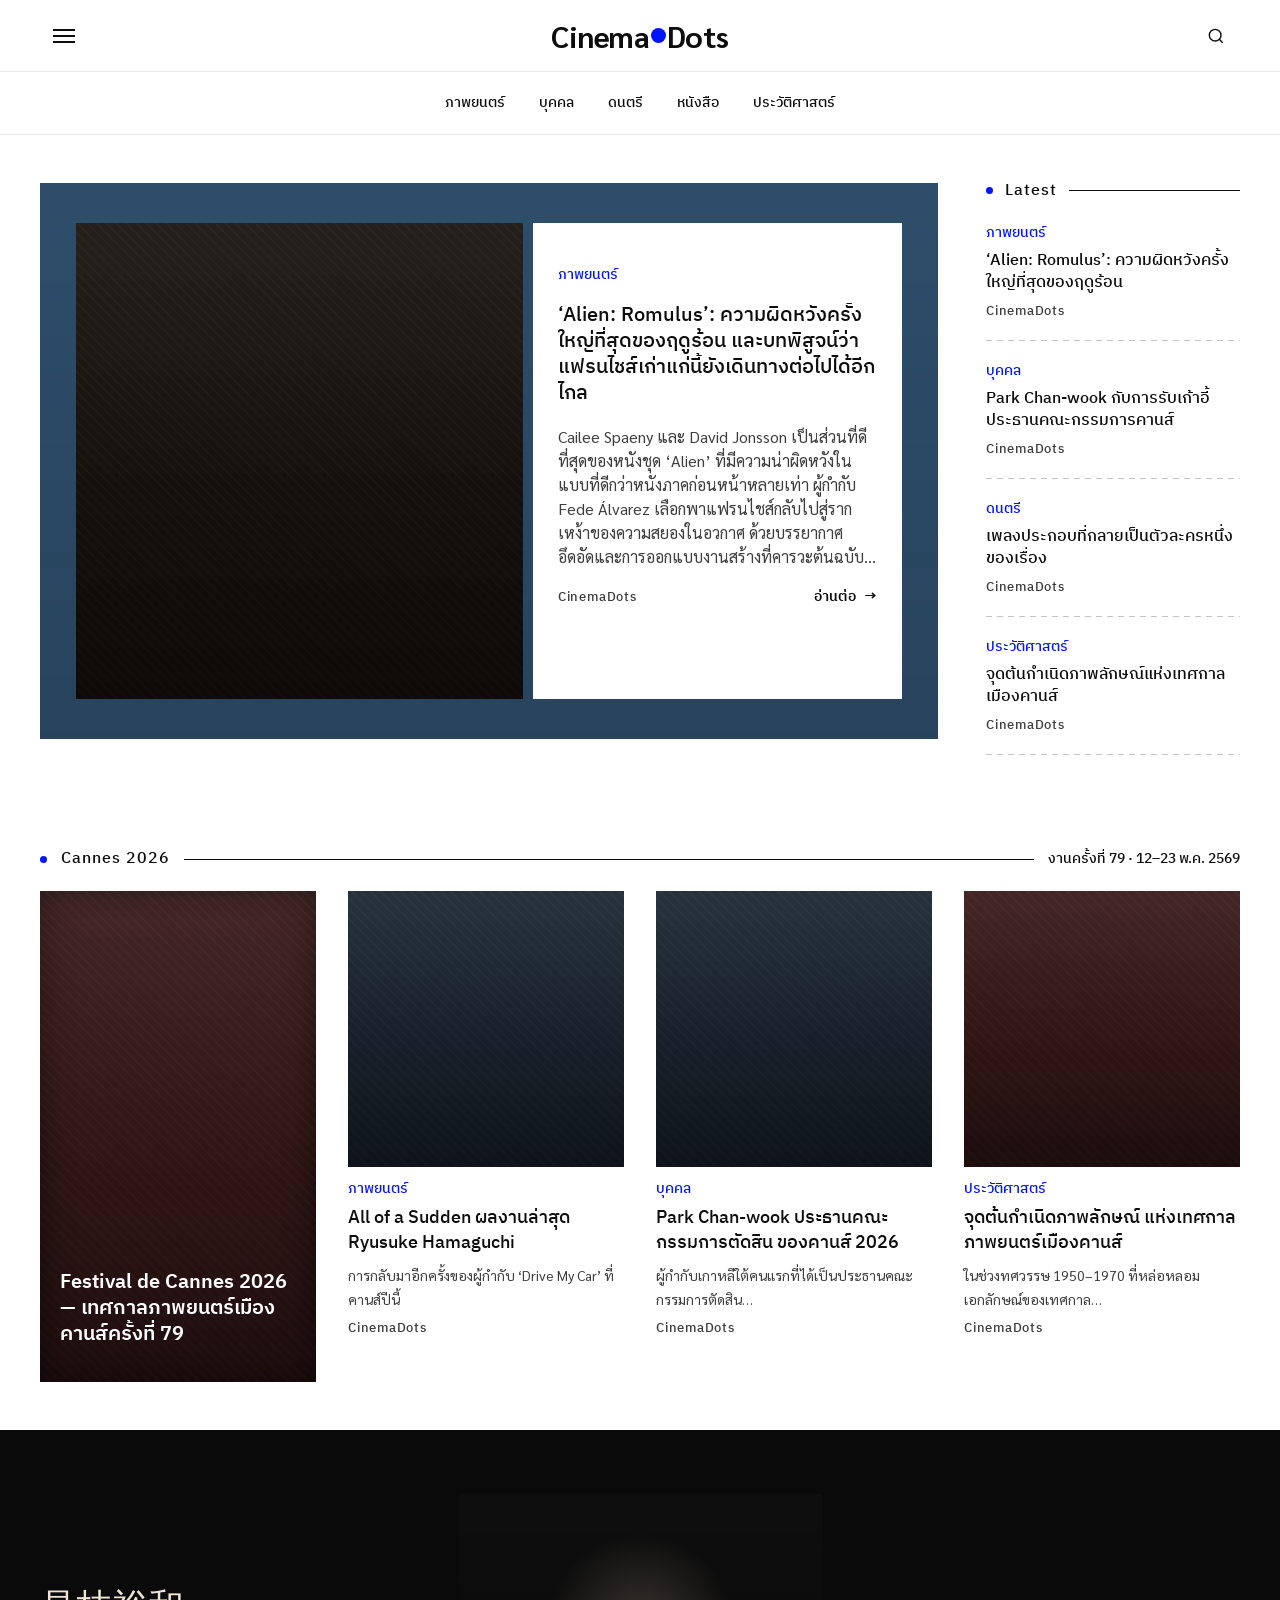
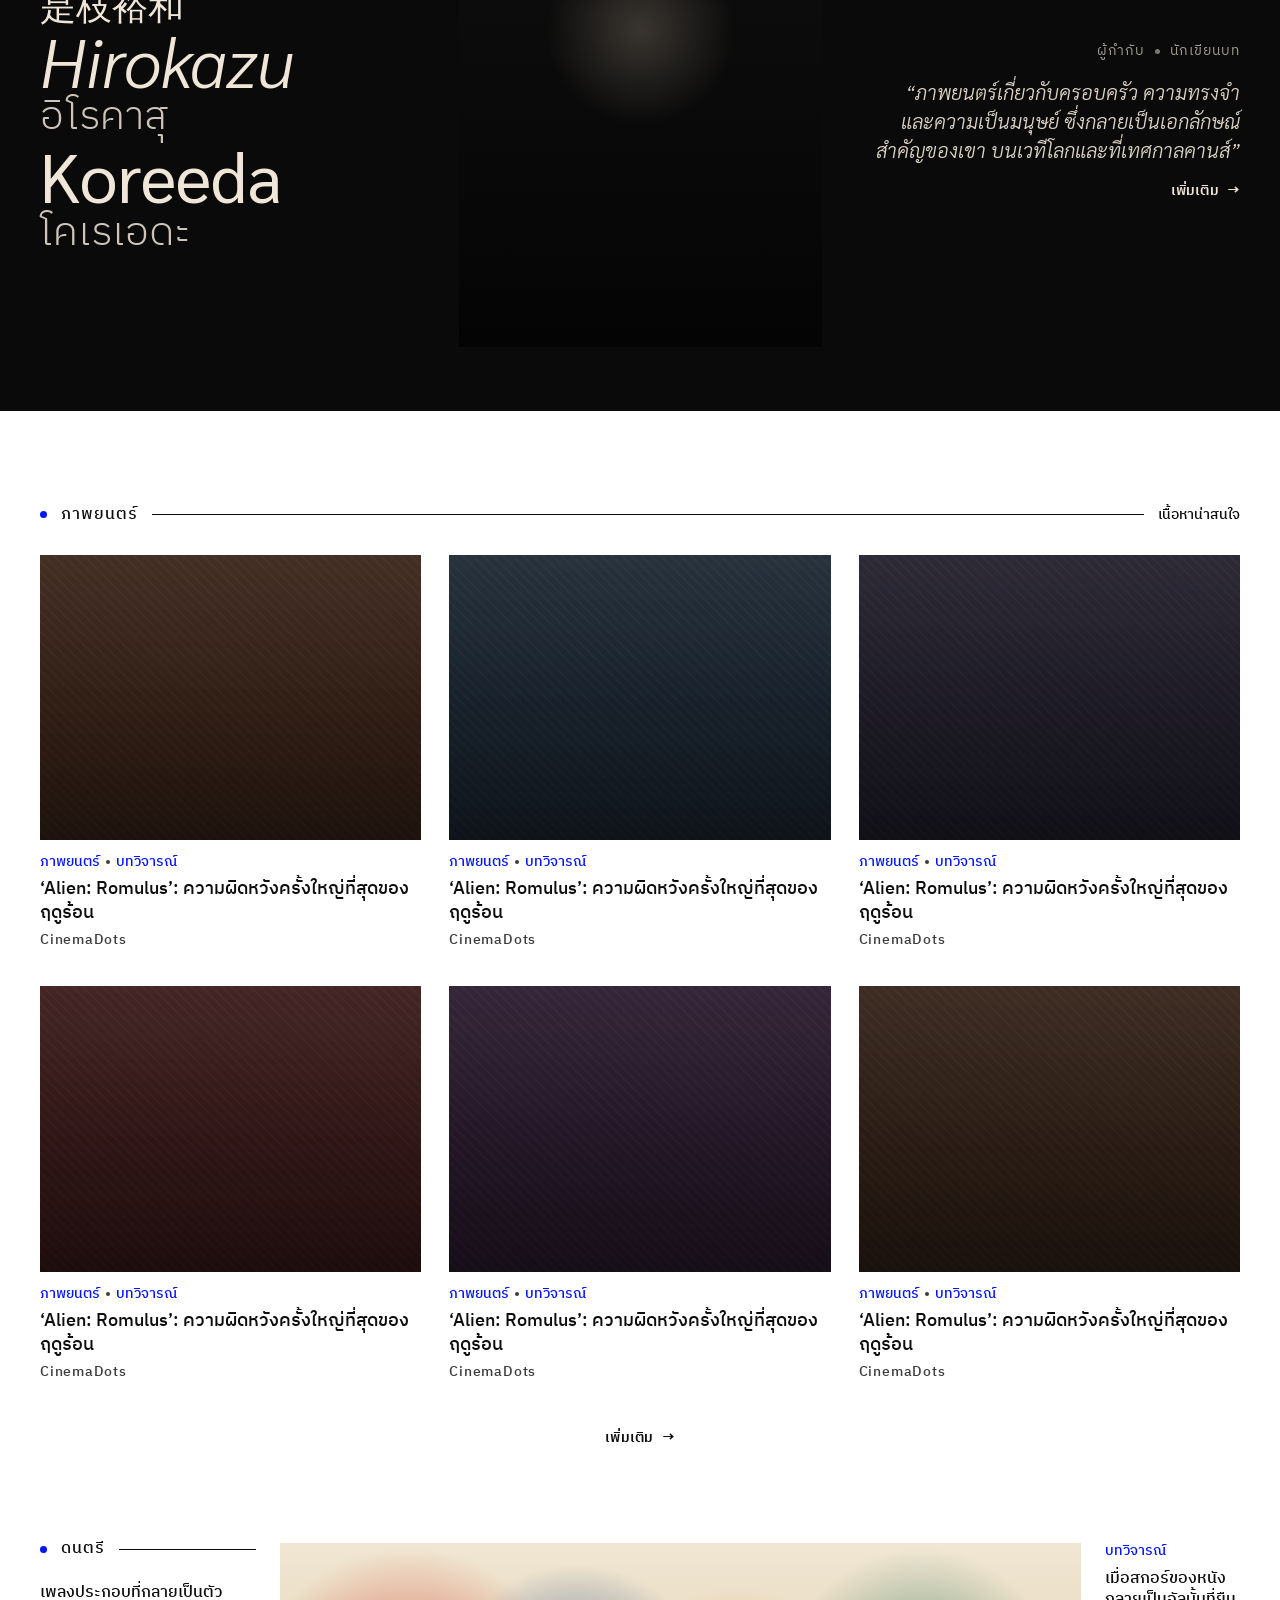
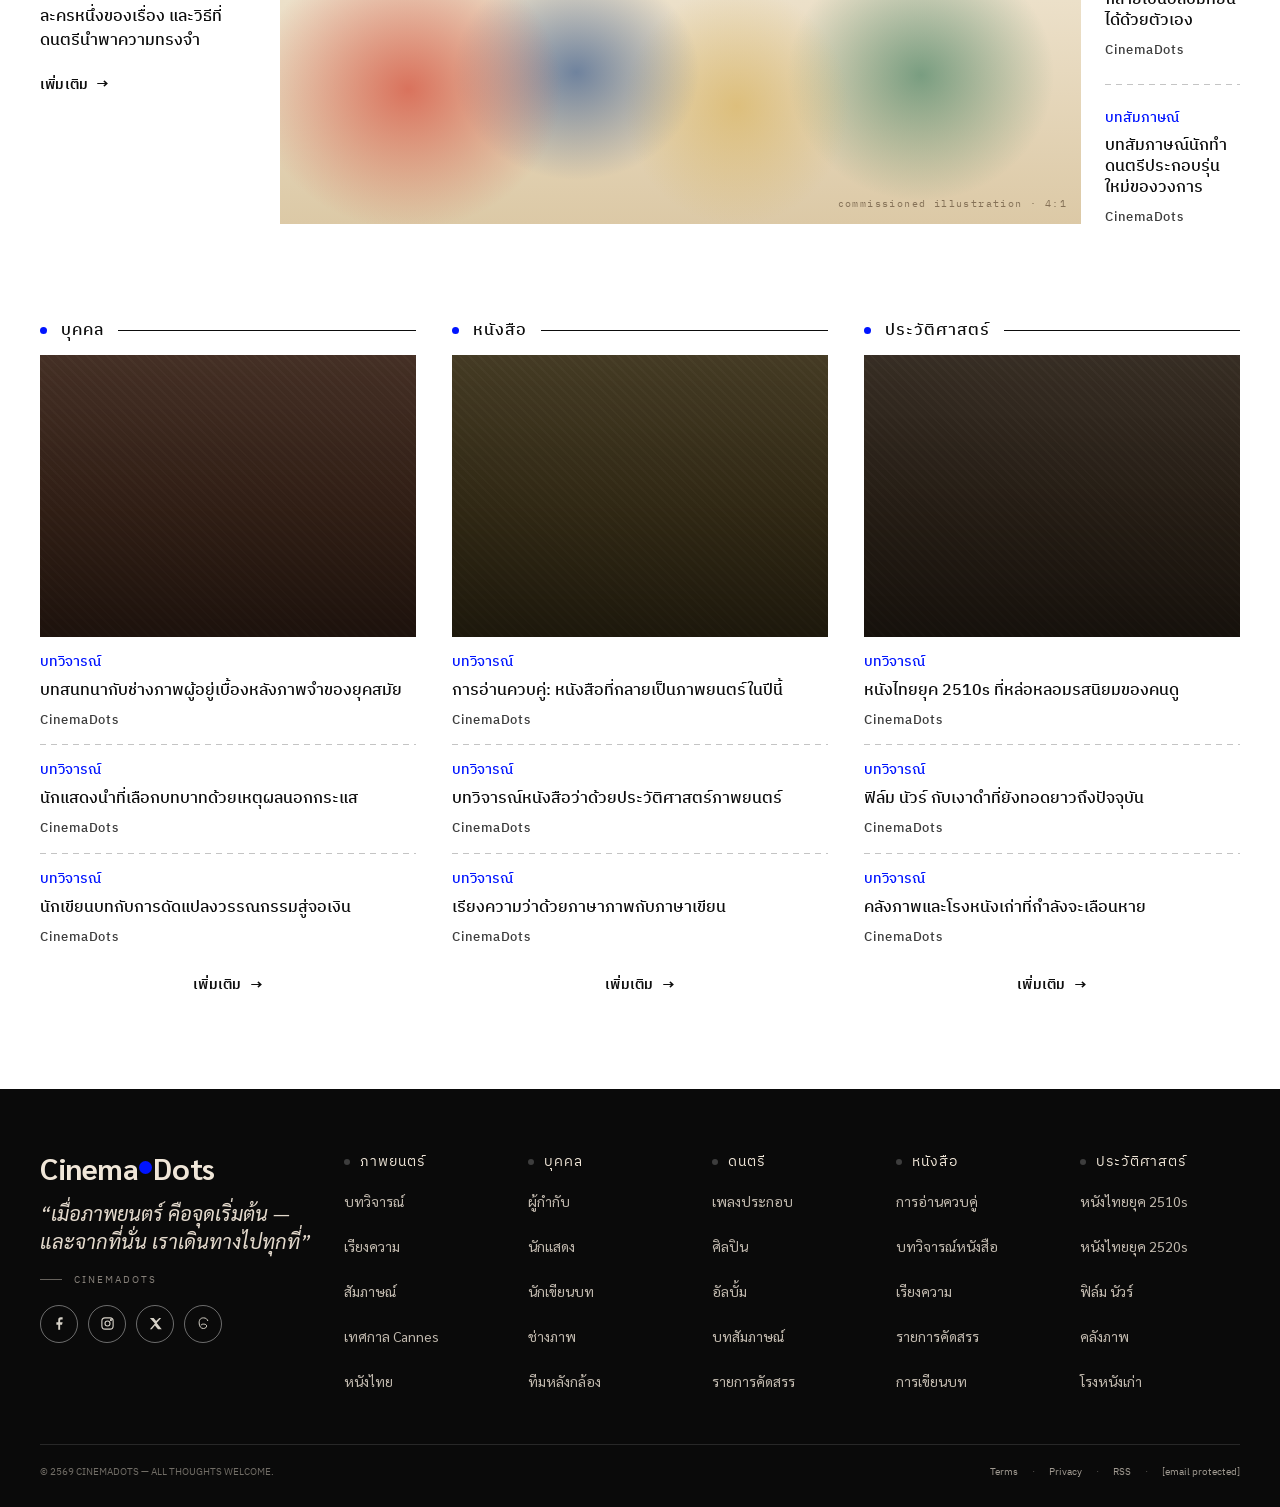
==== commit 54c51b06: "Update homepage to Wireframe Build v2-2-14 New in this revision: - Cannes 2026 hero background image" ====
--- a/index.html
+++ b/index.html
@@ -56,7 +56,7 @@
   img.fill{position:absolute;inset:0;width:100%;height:100%;object-fit:cover;z-index:1;display:block}
 
   /* reusable kicker / byline / section-label */
-  .kicker{font-family:var(--sans);font-weight:500;font-size:12px;line-height:20px;color:var(--blue);
+  .kicker{font-family:var(--sans);font-weight:500;font-size:14px;line-height:20px;color:var(--blue);
     display:inline-flex;align-items:center;gap:6px}
   .kicker .sep{width:4px;height:4px;border-radius:50%;background:var(--ink-2);display:inline-block}
   .kicker .alt{color:var(--blue)}
@@ -71,20 +71,17 @@
   .label-row .rule{flex:1 1 auto;height:1px;background:var(--ink);min-width:24px}
   .label-row .meta{font-family:var(--sans);font-weight:500;font-size:14px;line-height:1;color:var(--ink);flex:0 0 auto;white-space:nowrap}
 
-  /* outline pill button — mono variant */
-  .pill{display:inline-flex;align-items:center;justify-content:center;height:48px;padding:0 26px;
-    border:1px solid var(--ink);border-radius:999px;font-family:var(--mono);font-size:11px;line-height:17px;
-    letter-spacing:1.98px;color:var(--ink);transition:background .18s,color .18s}
-  .pill:hover{background:var(--ink);color:var(--white)}
-  /* outline pill — thai variant */
-  .pill-th{display:inline-flex;align-items:center;justify-content:center;height:44px;padding:10px 20px;
-    border:1px solid var(--ink);border-radius:999px;font-family:var(--sans);font-weight:500;font-size:14px;line-height:1;
-    color:var(--ink);transition:background .18s,color .18s}
-  .pill-th:hover{background:var(--ink);color:var(--white)}
+  /* text + arrow CTA (replaces outline pills) */
+  .pill,.pill-th{display:inline-flex;align-items:center;gap:8px;height:auto;padding:0;border:0;border-radius:0;background:none;
+    font-family:var(--sans);font-weight:600;font-size:14px;line-height:1;letter-spacing:.2px;color:var(--ink);transition:color .18s}
+  .pill::after,.pill-th::after{content:"\2192";font-family:var(--sans);font-size:15px;line-height:1;transition:transform .18s}
+  .pill:hover,.pill-th:hover{background:none;color:var(--blue)}
+  .pill:hover::after,.pill-th:hover::after{transform:translateX(4px)}
 
   /* ════════ 2 · TOP APP BAR ════════ */
   .appbar{position:sticky;top:0;z-index:40;height:72px;display:grid;grid-template-columns:1fr auto 1fr;align-items:center;
-    padding:0 var(--gut);background:var(--white);border-bottom:1px solid var(--rule)}
+    padding:0 var(--gut);background:var(--white);border-bottom:1px solid var(--rule);transition:transform .32s ease}
+  .appbar.nav-hidden{transform:translateY(-100%)}
   .appbar .iconbtn{width:48px;height:48px;border-radius:24px;display:grid;place-items:center;color:var(--ink)}
   .appbar .iconbtn:hover{background:#f4f4f4}
   .appbar .menu{justify-self:start;flex-direction:column;gap:4px;display:flex;align-items:center;justify-content:center}
@@ -106,14 +103,20 @@
   /* ════════ 4.1 · HERO ════════ */
   /* DESKTOP: figure left + Latest sidebar right (original layout) */
   .hero{display:grid;grid-template-columns:1fr 254px;gap:48px;align-items:start;padding:48px var(--gut)}
-  /* A) yellow figure panel */
-  .figure{background:var(--yellow);padding:40px 36px;display:flex;gap:10px;align-items:stretch}
+  /* A) hero figure panel — Cannes 2026 key-art background */
+  .figure{
+    background:linear-gradient(rgba(10,10,20,.18), rgba(10,10,20,.30)),
+      url("https://www.rogerebert.com/wp-content/uploads/2026/05/2026_CANNES_SIGNATURES_WEB_COULEUR-3_2560x1440-scaled-jpg.webp") center/cover no-repeat,
+      #355c7d;
+    padding:40px 36px;display:flex;gap:10px;align-items:stretch}
   .figure-img{flex:1.4 1 0;aspect-ratio:15/16;--chip:#1a1410}
   .figure-card{flex:1 1 0;background:var(--white);padding:42px 25px;display:flex;flex-direction:column;gap:18px;min-width:0}
   .figure-card h1{margin:0;font-family:var(--sans);font-weight:500;font-size:20px;line-height:26px;color:var(--ink);overflow-wrap:anywhere;
     display:-webkit-box;-webkit-line-clamp:4;line-clamp:4;-webkit-box-orient:vertical;overflow:hidden}
-  .figure-card p{margin:0;font-family:var(--serif);font-weight:400;font-size:16px;line-height:24px;color:var(--ink-2);text-wrap:pretty}
-  .figure-card .byline{margin-top:auto}
+  .figure-card p{margin:0;font-family:var(--serif);font-weight:400;font-size:16px;line-height:24px;color:var(--ink-2);text-wrap:pretty;
+    display:-webkit-box;-webkit-line-clamp:6;line-clamp:6;-webkit-box-orient:vertical;overflow:hidden}
+  .figure-card .cardfoot{display:flex;align-items:center;justify-content:space-between;gap:16px}
+  .figure-card .cardfoot .byline{margin:0}
   /* B) latest — sidebar on desktop */
   .latest{display:flex;flex-direction:column}
   .latest .latest-head{display:flex;align-items:center;gap:12px;margin-bottom:4px}
@@ -127,7 +130,7 @@
 
   /* ════════ 4.2 · CANNES 2026 FEATURE ROW ════════ */
   .cannes{padding:48px var(--gut) 0}
-  .cannes .row{display:grid;grid-template-columns:268px repeat(3,1fr);gap:32px;align-items:start;margin-top:24px}
+  .cannes .row{display:grid;grid-template-columns:repeat(4,1fr);gap:32px;align-items:start;margin-top:24px}
   /* tall feature card — fixed 9:16 */
   .cannes .feature{aspect-ratio:9/16;position:relative;--chip:#3a1a1a;box-shadow:inset 0 0 30px rgba(0,0,0,.55)}
   .cannes .feature .ph-cap{z-index:3}
@@ -153,13 +156,13 @@
   /* middle column — quote, bottom-aligned, right text */
   /* right column — quote, vertically centred, right-aligned */
   .director .mid{flex:1 1 0;display:flex;flex-direction:column;justify-content:center;align-items:flex-end;gap:18px;text-align:right;min-width:0}
-  .director .eyebrow{font-family:var(--sans);font-weight:400;font-size:12px;line-height:17px;letter-spacing:1px;
+  .director .eyebrow{font-family:var(--sans);font-weight:400;font-size:14px;line-height:18px;letter-spacing:1px;
     color:rgba(240,230,216,.65);display:inline-flex;align-items:center;gap:10px}
   .director .eyebrow .d{width:5px;height:5px;border-radius:50%;background:rgba(240,230,216,.5);display:inline-block}
   .director .quote{margin:0;font-family:var(--serif);font-weight:300;font-style:italic;font-size:20px;line-height:29px;
     color:rgba(240,230,216,.92);text-wrap:pretty}
-  .director .mid .pill{height:48px;padding:0 22px;border-color:rgba(255,255,255,.85);color:var(--cream)}
-  .director .mid .pill:hover{background:var(--cream);color:var(--dark)}
+  .director .mid .pill{color:var(--cream)}
+  .director .mid .pill:hover{background:none;color:#fff}
   /* left column — big name block, left-aligned */
   .director .names{flex:1 1 0;display:flex;flex-direction:column;justify-content:center;align-items:flex-start;text-align:left;color:var(--cream);line-height:1;min-width:0}
   .director .names .orig{font-family:var(--serif);font-weight:400;font-size:clamp(26px,3.4vw,36px);line-height:1.1;color:var(--cream)}
@@ -175,7 +178,7 @@
   .review .card{display:flex;flex-direction:column}
   .review .card .img{aspect-ratio:334/250}
   .review .card .txt{padding-top:12px;display:flex;flex-direction:column;gap:5px}
-  .review .card .txt h3{margin:0;font-family:var(--serif);font-weight:500;font-size:18px;line-height:24px;color:var(--ink);text-wrap:pretty}
+  .review .card .txt h3{margin:0;font-family:var(--sans);font-weight:500;font-size:18px;line-height:24px;color:var(--ink);text-wrap:pretty}
   .review .card .txt .byline{font-size:14px}
 
   /* ════════ 4.6 · MORE BUTTON ROW ════════ */
@@ -184,10 +187,10 @@
   /* ════════ 4.7 · MUSIC FEATURE ════════ */
   .music{padding:96px var(--gut) 0;display:flex;align-items:center;gap:0}
   .music .mcol{flex:0 0 159px;display:flex;flex-direction:column;gap:24px}
-  .music .mcol.left{padding-right:24px}
+  .music .mcol.left{flex:0 1 20%;min-width:160px;padding-right:24px;align-self:flex-start}
   .music .mcol.right{padding-left:24px}
   .music .mcol.left .label-row{flex-wrap:wrap}
-  .music .mcol .snip{margin:0;font-family:var(--sans);font-weight:500;font-size:14px;line-height:21px;color:var(--ink);text-wrap:pretty}
+  .music .mcol .snip{margin:0;font-family:var(--sans);font-weight:500;font-size:16px;line-height:24px;color:var(--ink);text-wrap:pretty}
   .music .mcol .pill-th{align-self:flex-start}
   .music .banner{flex:1 1 auto;aspect-ratio:744/261;position:relative;overflow:hidden;
     background:
@@ -199,18 +202,23 @@
   .music .banner .cap{position:absolute;right:14px;bottom:13px;font-family:var(--mono);font-size:10px;
     line-height:15px;letter-spacing:1.4px;text-transform:lowercase;color:rgba(60,40,20,.55)}
   .music .mcol.right .ritem{display:flex;flex-direction:column;gap:8px}
-  .music .mcol.right .ritem + .ritem{padding-top:24px;border-top:1px solid var(--rule-2)}
-  .music .mcol.right .ritem h3{margin:0;font-family:var(--serif);font-weight:500;font-size:15.5px;line-height:20.9px;color:var(--ink);text-wrap:pretty}
+  .music .mcol.right .ritem + .ritem{padding-top:24px;
+    background-image:repeating-linear-gradient(to right,#c4c4c4 0 6px,transparent 6px 11px);
+    background-repeat:no-repeat;background-position:left top;background-size:100% 1px}
+  .music .mcol.right .ritem h3{margin:0;font-family:var(--sans);font-weight:500;font-size:15.5px;line-height:20.9px;color:var(--ink);text-wrap:pretty}
 
   /* ════════ 4.8 · THREE-COLUMN SECTION ════════ */
   .triple{padding:96px var(--gut) 0;display:flex;gap:36px}
-  .triple .tcol{flex:1 1 0;min-width:0;display:flex;flex-direction:column;gap:18px}
-  .triple .tcol .lead{aspect-ratio:330/248}
-  .triple .tcol .litem{padding:18px 0;display:flex;flex-direction:column;gap:8px;
+  .triple .tcol{flex:1 1 0;min-width:0;display:flex;flex-direction:column;gap:0}
+  .triple .tcol .lead{aspect-ratio:330/248;margin-top:16px}
+  .triple .tcol .litem{padding:15px 0;display:flex;flex-direction:column;gap:8px;
     background-image:repeating-linear-gradient(to right, #c4c4c4 0 6px, transparent 6px 11px);
     background-repeat:no-repeat;background-position:left bottom;background-size:100% 1px}
   .triple .tcol .litem h3{margin:0;font-family:var(--sans);font-weight:500;font-size:16px;line-height:22px;color:var(--ink);text-wrap:pretty}
-  .triple .tcol .pill{align-self:center;margin-top:4px}
+  /* last list item in each column drops its dashed underline */
+  .triple .tcol .litem:has(+ .pill){background-image:none}
+  .triple .tcol .litem:last-child{background-image:none}
+  .triple .tcol .pill{align-self:center;margin-top:16px}
 
   /* ════════ 5 · FOOTER ════════ */
   .footer-wrap{padding-top:96px}
@@ -245,12 +253,13 @@
     .catnav{display:none}
     /* hero: figure full-bleed edge-to-edge (no padding), latest below with gutters */
     .hero{display:block;padding:0}
+    .figure{padding:40px 36px 52px}
     .latest{display:grid;grid-template-columns:1fr 1fr;column-gap:32px;row-gap:0;padding:48px var(--gut) 0}
     .latest .latest-head{grid-column:1 / -1}
-    /* cannes: 2 columns, feature spans full width on its own row */
+    /* cannes: 2 columns; feature keeps its 9:16 position like the other cards */
     .cannes .row{grid-template-columns:1fr 1fr;gap:24px}
-    .cannes .feature{grid-column:1 / -1;height:auto;aspect-ratio:16/7}
-    .cannes .feature .overlay{font-size:24px;line-height:30px;max-width:60%}
+    .cannes .feature{aspect-ratio:9/16}
+    .cannes .feature .overlay{font-size:20px;line-height:26px;max-width:80%}
     /* director: name + portrait side by side, quote spans below */
     .director{flex-wrap:wrap;gap:32px;padding:56px var(--gut)}
     .director .names{flex:1 1 280px;justify-content:center;align-items:flex-start;text-align:left}
@@ -260,16 +269,25 @@
     /* review grid: 2 columns */
     .review{grid-template-columns:1fr 1fr;column-gap:24px;row-gap:32px}
     /* music: stack */
-    .music{flex-direction:column;align-items:stretch;gap:32px;padding-top:80px}
+    .music{flex-direction:column;align-items:stretch;gap:28px;padding:80px var(--gut) 28px}
+    .music .mcol.left{align-self:stretch}
+    .music .mcol.left .label-row{flex-wrap:nowrap}
     .music .mcol{flex:1 1 auto}
     .music .mcol.left,.music .mcol.right{padding:0}
     .music .mcol.right{flex-direction:row;gap:24px}
     .music .mcol.right .ritem{flex:1 1 0}
-    .music .mcol.right .ritem + .ritem{padding-top:0;border-top:0;border-left:1px solid var(--rule-2);padding-left:24px}
-    /* triple: keep 3 columns, tighter */
-    .triple{gap:24px;padding-top:80px}
+    .music .mcol.right .ritem + .ritem{padding-top:0;padding-left:24px;border-top:0;
+      background-image:repeating-linear-gradient(to bottom,#c4c4c4 0 6px,transparent 6px 11px);
+      background-repeat:no-repeat;background-position:left top;background-size:1px 100%}
+    /* triple: keep 3 columns, tighter (top gap comes from music's bottom padding) */
+    .triple{gap:24px;padding-top:0}
     /* footer: brand full width, columns wrap below */
     .footer .brand{flex:1 1 100%}
+    /* legal bar: full width, distributed equally */
+    .footer .cols{justify-content:space-between}
+    .footer .lcol{flex:1 1 0;min-width:0}
+    .footer .legal{flex-direction:column;align-items:center;text-align:center;gap:12px}
+    .footer .legal .rt{width:100%;justify-content:space-between}
   }
 
   /* ═══════════════════ MOBILE (≤640px) ═══════════════════ */
@@ -282,7 +300,7 @@
     .catnav{display:none}
     /* hero figure full-bleed (no padding); image stacks over card */
     .hero{padding:0}
-    .figure{flex-direction:column;padding:18px}
+    .figure{flex-direction:column;padding:18px 18px 32px}
     .figure-img{flex:none;width:100%;aspect-ratio:1/1}
     .figure-card{flex:none;width:100%;padding:24px 20px;gap:14px}
     .latest{grid-template-columns:1fr;padding:40px var(--gut) 0}
@@ -305,16 +323,20 @@
     .review{grid-template-columns:1fr;row-gap:32px}
     .more-row{padding-top:40px}
     /* music: items stack vertically again */
-    .music{padding-top:72px}
+    .music{padding:72px var(--gut) 28px}
     .music .mcol.right{flex-direction:column;gap:0}
-    .music .mcol.right .ritem + .ritem{padding-top:24px;border-top:1px solid var(--rule-2);border-left:0;padding-left:0}
-    /* triple stacks */
-    .triple{flex-direction:column;gap:48px;padding-top:72px}
+    .music .mcol.right .ritem:first-child{padding-bottom:24px}
+    .music .mcol.right .ritem + .ritem{padding-top:24px;padding-left:0;
+      background-image:repeating-linear-gradient(to right,#c4c4c4 0 6px,transparent 6px 11px);
+      background-repeat:no-repeat;background-position:left top;background-size:100% 1px}
+    /* triple stacks (top gap comes from music's bottom padding) */
+    .triple{flex-direction:column;gap:48px;padding-top:0}
     /* footer columns: two per row */
     .footer{padding:48px var(--gut) 24px}
     .footer-wrap{padding-top:72px}
     .footer .lcol{flex:1 1 40%;min-width:40%}
-    .footer .legal{flex-direction:column;align-items:flex-start;gap:10px}
+    .footer .legal{flex-direction:column;align-items:center;text-align:center;gap:12px}
+    .footer .legal .rt{width:100%;justify-content:space-between}
   }
 
   /* ════════ OVERLAYS · menu + search ════════ */
@@ -373,11 +395,11 @@
 
   <!-- 3 · CATEGORY NAV (desktop only; categories also in hamburger for tablet/mobile) -->
   <nav class="catnav" aria-label="หมวดหมู่หลัก">
-    <a href="#"><span class="d"></span>ภาพยนตร์</a>
-    <a href="#"><span class="d"></span>บุคคล</a>
-    <a href="#"><span class="d"></span>ดนตรี</a>
-    <a href="#"><span class="d"></span>หนังสือ</a>
-    <a href="#"><span class="d"></span>ประวัติศาสตร์</a>
+    <a href="CinemaDots Article List.html">ภาพยนตร์</a>
+    <a href="CinemaDots Article List.html">บุคคล</a>
+    <a href="CinemaDots Article List.html">ดนตรี</a>
+    <a href="CinemaDots Article List.html">หนังสือ</a>
+    <a href="CinemaDots Article List.html">ประวัติศาสตร์</a>
   </nav>
 
   <main data-screen-label="01 Homepage — Hi-Fi">
@@ -389,17 +411,20 @@
       <div class="figure-card">
         <span class="kicker">ภาพยนตร์</span>
         <h1>‘Alien: Romulus’: ความผิดหวังครั้งใหญ่ที่สุดของฤดูร้อน และบทพิสูจน์ว่าแฟรนไชส์เก่าแก่นี้ยังเดินทางต่อไปได้อีกไกล</h1>
-        <p>Cailee Spaeny และ David Jonsson เป็นส่วนที่ดีที่สุดของหนังชุด ‘Alien’ ที่มีความน่าผิดหวังในแบบที่ดีกว่าหนังภาคก่อนหน้าหลายเท่า</p>
-        <span class="byline">CinemaDots</span>
+        <p>Cailee Spaeny และ David Jonsson เป็นส่วนที่ดีที่สุดของหนังชุด ‘Alien’ ที่มีความน่าผิดหวังในแบบที่ดีกว่าหนังภาคก่อนหน้าหลายเท่า ผู้กำกับ Fede Álvarez เลือกพาแฟรนไชส์กลับไปสู่รากเหง้าของความสยองในอวกาศ ด้วยบรรยากาศอึดอัดและการออกแบบงานสร้างที่คารวะต้นฉบับปี 1979 อย่างตั้งใจ แม้บทจะยังติดกับดักของการอ้างอิงตัวเองมากเกินไป แต่จังหวะการเล่าเรื่องในครึ่งหลังก็เรียกความตึงเครียดกลับคืนมาได้อย่างน่าพอใจ และทิ้งคำถามถึงอนาคตของซีรีส์นี้ไว้ให้ผู้ชมขบคิดต่อหลังไฟในโรงสว่างขึ้น</p>
+        <div class="cardfoot">
+          <span class="byline">CinemaDots</span>
+          <a class="pill cta" href="CinemaDots Article.html">อ่านต่อ</a>
+        </div>
       </div>
     </figure>
 
     <aside class="latest" aria-label="ล่าสุด">
       <div class="latest-head"><span class="dot"></span><span class="lbl">Latest</span><span class="rule"></span></div>
-      <a class="item" href="#"><span class="kicker">ภาพยนตร์</span><h3>‘Alien: Romulus’: ความผิดหวังครั้งใหญ่ที่สุดของฤดูร้อน</h3><span class="byline">CinemaDots</span></a>
-      <a class="item" href="#"><span class="kicker">บุคคล</span><h3>Park Chan-wook กับการรับเก้าอี้ประธานคณะกรรมการคานส์</h3><span class="byline">CinemaDots</span></a>
-      <a class="item" href="#"><span class="kicker">ดนตรี</span><h3>เพลงประกอบที่กลายเป็นตัวละครหนึ่งของเรื่อง</h3><span class="byline">CinemaDots</span></a>
-      <a class="item" href="#"><span class="kicker">ประวัติศาสตร์</span><h3>จุดต้นกำเนิดภาพลักษณ์แห่งเทศกาลเมืองคานส์</h3><span class="byline">CinemaDots</span></a>
+      <a class="item" href="CinemaDots Article.html"><span class="kicker">ภาพยนตร์</span><h3>‘Alien: Romulus’: ความผิดหวังครั้งใหญ่ที่สุดของฤดูร้อน</h3><span class="byline">CinemaDots</span></a>
+      <a class="item" href="CinemaDots Article.html"><span class="kicker">บุคคล</span><h3>Park Chan-wook กับการรับเก้าอี้ประธานคณะกรรมการคานส์</h3><span class="byline">CinemaDots</span></a>
+      <a class="item" href="CinemaDots Article.html"><span class="kicker">ดนตรี</span><h3>เพลงประกอบที่กลายเป็นตัวละครหนึ่งของเรื่อง</h3><span class="byline">CinemaDots</span></a>
+      <a class="item" href="CinemaDots Article.html"><span class="kicker">ประวัติศาสตร์</span><h3>จุดต้นกำเนิดภาพลักษณ์แห่งเทศกาลเมืองคานส์</h3><span class="byline">CinemaDots</span></a>
     </aside>
   </section>
 
@@ -410,11 +435,11 @@
       <span class="meta">งานครั้งที่ 79 · 12–23 พ.ค. 2569</span>
     </div>
     <div class="row">
-      <a class="ph feature" href="#" style="--chip:#3a1a1a"><img class="fill" src="https://i.pinimg.com/736x/84/10/26/8410262067832df970523d324cc3040e.jpg" alt="" loading="lazy" onerror="this.style.display='none'" />
+      <a class="ph feature" href="CinemaDots Article.html" style="--chip:#3a1a1a"><img class="fill" src="https://i.pinimg.com/736x/84/10/26/8410262067832df970523d324cc3040e.jpg" alt="" loading="lazy" onerror="this.style.display='none'" />
         <span class="ph-cap">festival · 9:16</span>
         <span class="overlay">Festival de Cannes 2026 — เทศกาลภาพยนตร์เมืองคานส์ครั้งที่ 79</span>
       </a>
-      <a class="card" href="#">
+      <a class="card" href="CinemaDots Article.html">
         <div class="ph sq" style="--chip:#1c2733"><img class="fill" src="https://i.pinimg.com/1200x/cc/4f/08/cc4f08f8a898ac7b2a45bcac392457d6.jpg" alt="" loading="lazy" onerror="this.style.display='none'" /><span class="ph-cap">film still · b/w</span></div>
         <div class="meta">
           <span class="kicker">ภาพยนตร์</span>
@@ -423,7 +448,7 @@
           <span class="byline">CinemaDots</span>
         </div>
       </a>
-      <a class="card" href="#">
+      <a class="card" href="CinemaDots Article.html">
         <div class="ph sq" style="--chip:#1c2733"><img class="fill" src="https://i.pinimg.com/1200x/6d/01/4d/6d014d71f52593006ea2a7f1fcf4b00c.jpg" alt="" loading="lazy" onerror="this.style.display='none'" /><span class="ph-cap">portrait · b/w</span></div>
         <div class="meta">
           <span class="kicker">บุคคล</span>
@@ -432,7 +457,7 @@
           <span class="byline">CinemaDots</span>
         </div>
       </a>
-      <a class="card" href="#">
+      <a class="card" href="CinemaDots Article.html">
         <div class="ph sq" style="--chip:#3a1a1a"><img class="fill" src="https://i.pinimg.com/736x/20/47/3f/20473fd21f57b8c74059cc359d5199b2.jpg" alt="" loading="lazy" onerror="this.style.display='none'" /><span class="ph-cap">archive · poster</span></div>
         <div class="meta">
           <span class="kicker">ประวัติศาสตร์</span>
@@ -458,7 +483,7 @@
       <div class="mid">
         <span class="eyebrow">ผู้กำกับ<span class="d"></span>นักเขียนบท</span>
         <p class="quote">“ภาพยนตร์เกี่ยวกับครอบครัว ความทรงจำ และความเป็นมนุษย์ ซึ่งกลายเป็นเอกลักษณ์สำคัญของเขา บนเวทีโลกและที่เทศกาลคานส์”</p>
-        <a class="pill" href="#">เพิ่มเติม</a>
+        <a class="pill" href="CinemaDots Article List.html">เพิ่มเติม</a>
       </div>
     </section>
   </div>
@@ -473,37 +498,37 @@
 
   <!-- 4.5 · REVIEW GRID -->
   <section class="review" aria-label="ภาพยนตร์ — เนื้อหาน่าสนใจ">
-    <a class="card" href="#">
+    <a class="card" href="CinemaDots Article.html">
       <div class="ph img" style="--chip:#3a2419"><img class="fill" src="https://i.pinimg.com/1200x/1a/b5/bd/1ab5bdfe80a2b6b2d32aa4091ab54346.jpg" alt="" loading="lazy" onerror="this.style.display='none'" /><span class="ph-cap">shibuya b/w</span></div>
       <div class="txt"><span class="kicker">ภาพยนตร์<span class="sep"></span><span class="alt">บทวิจารณ์</span></span>
         <h3>‘Alien: Romulus’: ความผิดหวังครั้งใหญ่ที่สุดของฤดูร้อน</h3>
         <span class="byline">CinemaDots</span></div>
     </a>
-    <a class="card" href="#">
+    <a class="card" href="CinemaDots Article.html">
       <div class="ph img" style="--chip:#1c2733"><img class="fill" src="https://i.pinimg.com/1200x/b6/ea/2f/b6ea2f61fc060c7eda3b8b0c6f2380f2.jpg" alt="" loading="lazy" onerror="this.style.display='none'" /><span class="ph-cap">dusk skyline</span></div>
       <div class="txt"><span class="kicker">ภาพยนตร์<span class="sep"></span><span class="alt">บทวิจารณ์</span></span>
         <h3>‘Alien: Romulus’: ความผิดหวังครั้งใหญ่ที่สุดของฤดูร้อน</h3>
         <span class="byline">CinemaDots</span></div>
     </a>
-    <a class="card" href="#">
+    <a class="card" href="CinemaDots Article.html">
       <div class="ph img" style="--chip:#221f2c"><img class="fill" src="https://i.pinimg.com/1200x/ef/7f/ac/ef7fac69e9043c8f38e20ad830b36296.jpg" alt="" loading="lazy" onerror="this.style.display='none'" /><span class="ph-cap">rocket trail</span></div>
       <div class="txt"><span class="kicker">ภาพยนตร์<span class="sep"></span><span class="alt">บทวิจารณ์</span></span>
         <h3>‘Alien: Romulus’: ความผิดหวังครั้งใหญ่ที่สุดของฤดูร้อน</h3>
         <span class="byline">CinemaDots</span></div>
     </a>
-    <a class="card" href="#">
+    <a class="card" href="CinemaDots Article.html">
       <div class="ph img" style="--chip:#3a1a1a"><img class="fill" src="https://i.pinimg.com/1200x/96/49/cb/9649cb8d5a90dba5ffe44b415007681a.jpg" alt="" loading="lazy" onerror="this.style.display='none'" /><span class="ph-cap">dust scene</span></div>
       <div class="txt"><span class="kicker">ภาพยนตร์<span class="sep"></span><span class="alt">บทวิจารณ์</span></span>
         <h3>‘Alien: Romulus’: ความผิดหวังครั้งใหญ่ที่สุดของฤดูร้อน</h3>
         <span class="byline">CinemaDots</span></div>
     </a>
-    <a class="card" href="#">
+    <a class="card" href="CinemaDots Article.html">
       <div class="ph img" style="--chip:#2a1b2e"><img class="fill" src="https://i.pinimg.com/736x/99/af/bc/99afbc62b0804c8fddf6d30a47d36a60.jpg" alt="" loading="lazy" onerror="this.style.display='none'" /><span class="ph-cap">interior · 35mm</span></div>
       <div class="txt"><span class="kicker">ภาพยนตร์<span class="sep"></span><span class="alt">บทวิจารณ์</span></span>
         <h3>‘Alien: Romulus’: ความผิดหวังครั้งใหญ่ที่สุดของฤดูร้อน</h3>
         <span class="byline">CinemaDots</span></div>
     </a>
-    <a class="card" href="#">
+    <a class="card" href="CinemaDots Article.html">
       <div class="ph img" style="--chip:#332218"><img class="fill" src="https://i.pinimg.com/1200x/45/30/f7/4530f79dd444ae085f2a1469bc97c1ab.jpg" alt="" loading="lazy" onerror="this.style.display='none'" /><span class="ph-cap">temple · golden hour</span></div>
       <div class="txt"><span class="kicker">ภาพยนตร์<span class="sep"></span><span class="alt">บทวิจารณ์</span></span>
         <h3>‘Alien: Romulus’: ความผิดหวังครั้งใหญ่ที่สุดของฤดูร้อน</h3>
@@ -512,19 +537,19 @@
   </section>
 
   <!-- 4.6 · MORE BUTTON -->
-  <div class="more-row"><a class="pill" href="#">เพิ่มเติม</a></div>
+  <div class="more-row"><a class="pill" href="CinemaDots Article List.html">เพิ่มเติม</a></div>
 
   <!-- 4.7 · MUSIC FEATURE -->
   <section class="music" aria-label="ดนตรี">
     <div class="mcol left">
-      <div class="label-row"><span class="dot"></span><span class="lbl">ดนตรี</span></div>
+      <div class="label-row"><span class="dot"></span><span class="lbl">ดนตรี</span><span class="rule"></span></div>
       <p class="snip">เพลงประกอบที่กลายเป็นตัวละครหนึ่งของเรื่อง และวิธีที่ดนตรีนำพาความทรงจำ</p>
-      <a class="pill-th" href="#">เพิ่มเติม</a>
+      <a class="pill-th" href="CinemaDots Article List.html">เพิ่มเติม</a>
     </div>
     <div class="banner"><img class="fill" src="https://i.pinimg.com/1200x/a5/5c/91/a55c9167b161b77b5980873adac2277b.jpg" alt="" loading="lazy" onerror="this.style.display='none'" /><span class="cap">commissioned illustration · 4:1</span></div>
     <div class="mcol right">
-      <div class="ritem"><h3>เมื่อสกอร์ของหนังกลายเป็นอัลบั้มที่ยืนได้ด้วยตัวเอง</h3><span class="byline">CinemaDots</span></div>
-      <div class="ritem"><h3>บทสัมภาษณ์นักทำดนตรีประกอบรุ่นใหม่ของวงการ</h3><span class="byline">CinemaDots</span></div>
+      <div class="ritem"><span class="kicker">บทวิจารณ์</span><h3>เมื่อสกอร์ของหนังกลายเป็นอัลบั้มที่ยืนได้ด้วยตัวเอง</h3><span class="byline">CinemaDots</span></div>
+      <div class="ritem"><span class="kicker">บทสัมภาษณ์</span><h3>บทสัมภาษณ์นักทำดนตรีประกอบรุ่นใหม่ของวงการ</h3><span class="byline">CinemaDots</span></div>
     </div>
   </section>
 
@@ -532,27 +557,27 @@
   <section class="triple" aria-label="บุคคล · หนังสือ · ประวัติศาสตร์">
     <div class="tcol">
       <div class="label-row"><span class="dot"></span><span class="lbl">บุคคล</span><span class="rule"></span></div>
-      <a class="ph lead" href="#" style="--chip:#3a2419"><img class="fill" src="https://i.pinimg.com/1200x/d6/75/59/d6755911e06c166d93f8ab77e133eda3.jpg" alt="" loading="lazy" onerror="this.style.display='none'" /><span class="ph-cap">portrait · red wall</span></a>
-      <a class="litem" href="#"><span class="kicker">บทวิจารณ์</span><h3>บทสนทนากับช่างภาพผู้อยู่เบื้องหลังภาพจำของยุคสมัย</h3><span class="byline">CinemaDots</span></a>
-      <a class="litem" href="#"><span class="kicker">บทวิจารณ์</span><h3>นักแสดงนำที่เลือกบทบาทด้วยเหตุผลนอกกระแส</h3><span class="byline">CinemaDots</span></a>
-      <a class="litem" href="#"><span class="kicker">บทวิจารณ์</span><h3>นักเขียนบทกับการดัดแปลงวรรณกรรมสู่จอเงิน</h3><span class="byline">CinemaDots</span></a>
-      <a class="pill" href="#">เพิ่มเติม</a>
+      <a class="ph lead" href="CinemaDots Article.html" style="--chip:#3a2419"><img class="fill" src="https://i.pinimg.com/1200x/d6/75/59/d6755911e06c166d93f8ab77e133eda3.jpg" alt="" loading="lazy" onerror="this.style.display='none'" /><span class="ph-cap">portrait · red wall</span></a>
+      <a class="litem" href="CinemaDots Article.html"><span class="kicker">บทวิจารณ์</span><h3>บทสนทนากับช่างภาพผู้อยู่เบื้องหลังภาพจำของยุคสมัย</h3><span class="byline">CinemaDots</span></a>
+      <a class="litem" href="CinemaDots Article.html"><span class="kicker">บทวิจารณ์</span><h3>นักแสดงนำที่เลือกบทบาทด้วยเหตุผลนอกกระแส</h3><span class="byline">CinemaDots</span></a>
+      <a class="litem" href="CinemaDots Article.html"><span class="kicker">บทวิจารณ์</span><h3>นักเขียนบทกับการดัดแปลงวรรณกรรมสู่จอเงิน</h3><span class="byline">CinemaDots</span></a>
+      <a class="pill" href="CinemaDots Article List.html">เพิ่มเติม</a>
     </div>
     <div class="tcol">
       <div class="label-row"><span class="dot"></span><span class="lbl">หนังสือ</span><span class="rule"></span></div>
-      <a class="ph lead" href="#" style="--chip:#3a3018"><img class="fill" src="https://i.pinimg.com/736x/03/20/ee/0320ee293d3484ca4c9bdc56f6c100bf.jpg" alt="" loading="lazy" onerror="this.style.display='none'" /><span class="ph-cap">book · top-down</span></a>
-      <a class="litem" href="#"><span class="kicker">บทวิจารณ์</span><h3>การอ่านควบคู่: หนังสือที่กลายเป็นภาพยนตร์ในปีนี้</h3><span class="byline">CinemaDots</span></a>
-      <a class="litem" href="#"><span class="kicker">บทวิจารณ์</span><h3>บทวิจารณ์หนังสือว่าด้วยประวัติศาสตร์ภาพยนตร์</h3><span class="byline">CinemaDots</span></a>
-      <a class="litem" href="#"><span class="kicker">บทวิจารณ์</span><h3>เรียงความว่าด้วยภาษาภาพกับภาษาเขียน</h3><span class="byline">CinemaDots</span></a>
-      <a class="pill" href="#">เพิ่มเติม</a>
+      <a class="ph lead" href="CinemaDots Article.html" style="--chip:#3a3018"><img class="fill" src="https://i.pinimg.com/736x/03/20/ee/0320ee293d3484ca4c9bdc56f6c100bf.jpg" alt="" loading="lazy" onerror="this.style.display='none'" /><span class="ph-cap">book · top-down</span></a>
+      <a class="litem" href="CinemaDots Article.html"><span class="kicker">บทวิจารณ์</span><h3>การอ่านควบคู่: หนังสือที่กลายเป็นภาพยนตร์ในปีนี้</h3><span class="byline">CinemaDots</span></a>
+      <a class="litem" href="CinemaDots Article.html"><span class="kicker">บทวิจารณ์</span><h3>บทวิจารณ์หนังสือว่าด้วยประวัติศาสตร์ภาพยนตร์</h3><span class="byline">CinemaDots</span></a>
+      <a class="litem" href="CinemaDots Article.html"><span class="kicker">บทวิจารณ์</span><h3>เรียงความว่าด้วยภาษาภาพกับภาษาเขียน</h3><span class="byline">CinemaDots</span></a>
+      <a class="pill" href="CinemaDots Article List.html">เพิ่มเติม</a>
     </div>
     <div class="tcol">
       <div class="label-row"><span class="dot"></span><span class="lbl">ประวัติศาสตร์</span><span class="rule"></span></div>
-      <a class="ph lead" href="#" style="--chip:#2c2218"><img class="fill" src="https://i.pinimg.com/1200x/69/fb/00/69fb00aee8d399d5404b50610dc4816e.jpg" alt="" loading="lazy" onerror="this.style.display='none'" /><span class="ph-cap">archive · books</span></a>
-      <a class="litem" href="#"><span class="kicker">บทวิจารณ์</span><h3>หนังไทยยุค 2510s ที่หล่อหลอมรสนิยมของคนดู</h3><span class="byline">CinemaDots</span></a>
-      <a class="litem" href="#"><span class="kicker">บทวิจารณ์</span><h3>ฟิล์ม นัวร์ กับเงาดำที่ยังทอดยาวถึงปัจจุบัน</h3><span class="byline">CinemaDots</span></a>
-      <a class="litem" href="#"><span class="kicker">บทวิจารณ์</span><h3>คลังภาพและโรงหนังเก่าที่กำลังจะเลือนหาย</h3><span class="byline">CinemaDots</span></a>
-      <a class="pill" href="#">เพิ่มเติม</a>
+      <a class="ph lead" href="CinemaDots Article.html" style="--chip:#2c2218"><img class="fill" src="https://i.pinimg.com/1200x/69/fb/00/69fb00aee8d399d5404b50610dc4816e.jpg" alt="" loading="lazy" onerror="this.style.display='none'" /><span class="ph-cap">archive · books</span></a>
+      <a class="litem" href="CinemaDots Article.html"><span class="kicker">บทวิจารณ์</span><h3>หนังไทยยุค 2510s ที่หล่อหลอมรสนิยมของคนดู</h3><span class="byline">CinemaDots</span></a>
+      <a class="litem" href="CinemaDots Article.html"><span class="kicker">บทวิจารณ์</span><h3>ฟิล์ม นัวร์ กับเงาดำที่ยังทอดยาวถึงปัจจุบัน</h3><span class="byline">CinemaDots</span></a>
+      <a class="litem" href="CinemaDots Article.html"><span class="kicker">บทวิจารณ์</span><h3>คลังภาพและโรงหนังเก่าที่กำลังจะเลือนหาย</h3><span class="byline">CinemaDots</span></a>
+      <a class="pill" href="CinemaDots Article List.html">เพิ่มเติม</a>
     </div>
   </section>
 
@@ -575,28 +600,28 @@
         </div>
         <div class="lcol">
           <h6><span class="d"></span>ภาพยนตร์</h6>
-          <ul><li><a href="#">บทวิจารณ์</a></li><li><a href="#">เรียงความ</a></li><li><a href="#">สัมภาษณ์</a></li><li><a href="#">เทศกาล Cannes</a></li><li><a href="#">หนังไทย</a></li></ul>
+          <ul><li><a href="CinemaDots Article List.html">บทวิจารณ์</a></li><li><a href="CinemaDots Article List.html">เรียงความ</a></li><li><a href="CinemaDots Article List.html">สัมภาษณ์</a></li><li><a href="CinemaDots Article List.html">เทศกาล Cannes</a></li><li><a href="CinemaDots Article List.html">หนังไทย</a></li></ul>
         </div>
         <div class="lcol">
           <h6><span class="d"></span>บุคคล</h6>
-          <ul><li><a href="#">ผู้กำกับ</a></li><li><a href="#">นักแสดง</a></li><li><a href="#">นักเขียนบท</a></li><li><a href="#">ช่างภาพ</a></li><li><a href="#">ทีมหลังกล้อง</a></li></ul>
+          <ul><li><a href="CinemaDots Article List.html">ผู้กำกับ</a></li><li><a href="CinemaDots Article List.html">นักแสดง</a></li><li><a href="CinemaDots Article List.html">นักเขียนบท</a></li><li><a href="CinemaDots Article List.html">ช่างภาพ</a></li><li><a href="CinemaDots Article List.html">ทีมหลังกล้อง</a></li></ul>
         </div>
         <div class="lcol">
           <h6><span class="d"></span>ดนตรี</h6>
-          <ul><li><a href="#">เพลงประกอบ</a></li><li><a href="#">ศิลปิน</a></li><li><a href="#">อัลบั้ม</a></li><li><a href="#">บทสัมภาษณ์</a></li><li><a href="#">รายการคัดสรร</a></li></ul>
+          <ul><li><a href="CinemaDots Article List.html">เพลงประกอบ</a></li><li><a href="CinemaDots Article List.html">ศิลปิน</a></li><li><a href="CinemaDots Article List.html">อัลบั้ม</a></li><li><a href="CinemaDots Article List.html">บทสัมภาษณ์</a></li><li><a href="CinemaDots Article List.html">รายการคัดสรร</a></li></ul>
         </div>
         <div class="lcol">
           <h6><span class="d"></span>หนังสือ</h6>
-          <ul><li><a href="#">การอ่านควบคู่</a></li><li><a href="#">บทวิจารณ์หนังสือ</a></li><li><a href="#">เรียงความ</a></li><li><a href="#">รายการคัดสรร</a></li><li><a href="#">การเขียนบท</a></li></ul>
+          <ul><li><a href="CinemaDots Article List.html">การอ่านควบคู่</a></li><li><a href="CinemaDots Article List.html">บทวิจารณ์หนังสือ</a></li><li><a href="CinemaDots Article List.html">เรียงความ</a></li><li><a href="CinemaDots Article List.html">รายการคัดสรร</a></li><li><a href="CinemaDots Article List.html">การเขียนบท</a></li></ul>
         </div>
         <div class="lcol">
           <h6><span class="d"></span>ประวัติศาสตร์</h6>
-          <ul><li><a href="#">หนังไทยยุค 2510s</a></li><li><a href="#">หนังไทยยุค 2520s</a></li><li><a href="#">ฟิล์ม นัวร์</a></li><li><a href="#">คลังภาพ</a></li><li><a href="#">โรงหนังเก่า</a></li></ul>
+          <ul><li><a href="CinemaDots Article List.html">หนังไทยยุค 2510s</a></li><li><a href="CinemaDots Article List.html">หนังไทยยุค 2520s</a></li><li><a href="CinemaDots Article List.html">ฟิล์ม นัวร์</a></li><li><a href="CinemaDots Article List.html">คลังภาพ</a></li><li><a href="CinemaDots Article List.html">โรงหนังเก่า</a></li></ul>
         </div>
       </div>
       <div class="legal">
         <span>© 2569 CINEMADOTS — ALL THOUGHTS WELCOME.</span>
-        <span class="rt"><a href="#">Terms</a><span class="sep">·</span><a href="#">Privacy</a><span class="sep">·</span><a href="#">RSS</a><span class="sep">·</span><a href="/cdn-cgi/l/email-protection#1f7c70716b7e7c6b5f7c76717a727e7b706b6c316b77"><span class="__cf_email__" data-cfemail="1d7e7273697c7e695d7e747378707c7972696e336975">[email&#160;protected]</span></a></span>
+        <span class="rt"><a href="#">Terms</a><span class="sep">·</span><a href="#">Privacy</a><span class="sep">·</span><a href="#">RSS</a><span class="sep">·</span><a href="/cdn-cgi/l/email-protection#74171b1a0015170034171d1a111915101b00075a001c"><span class="__cf_email__" data-cfemail="caa9a5a4beaba9be8aa9a3a4afa7abaea5beb9e4bea2">[email&#160;protected]</span></a></span>
       </div>
     </footer>
   </div>
@@ -611,11 +636,11 @@
     <button class="overlay-close" data-close aria-label="ปิดเมนู"><svg viewBox="0 0 24 24" fill="none" stroke="currentColor" stroke-width="1.8"><path d="M6 6l12 12M18 6L6 18"/></svg></button>
   </div>
   <nav class="menu-body" aria-label="หมวดหมู่ทั้งหมด">
-    <a class="mlink" href="#">ภาพยนตร์<span class="d"></span></a>
-    <a class="mlink" href="#">บุคคล<span class="d"></span></a>
-    <a class="mlink" href="#">ดนตรี<span class="d"></span></a>
-    <a class="mlink" href="#">หนังสือ<span class="d"></span></a>
-    <a class="mlink" href="#">ประวัติศาสตร์<span class="d"></span></a>
+    <a class="mlink" href="CinemaDots Article List.html">ภาพยนตร์<span class="d"></span></a>
+    <a class="mlink" href="CinemaDots Article List.html">บุคคล<span class="d"></span></a>
+    <a class="mlink" href="CinemaDots Article List.html">ดนตรี<span class="d"></span></a>
+    <a class="mlink" href="CinemaDots Article List.html">หนังสือ<span class="d"></span></a>
+    <a class="mlink" href="CinemaDots Article List.html">ประวัติศาสตร์<span class="d"></span></a>
     <div class="menu-foot">
       <span>ฉบับสัปดาห์ที่ 047 · 2569</span>
       <span>สมัครรับจดหมายข่าว →</span>
@@ -675,6 +700,22 @@
     document.querySelectorAll('[data-close]').forEach(function(b){ b.addEventListener('click', closeAll); });
     menuPanel.querySelectorAll('a.mlink').forEach(function(a){ a.addEventListener('click', closeAll); });
     document.addEventListener('keydown', function(e){ if(e.key === 'Escape') closeAll(); });
+
+    /* top bar: hide on scroll down, reveal on scroll up */
+    var appbar = document.querySelector('.appbar');
+    var lastY = window.pageYOffset;
+    var ticking = false;
+    function onScroll(){
+      var y = window.pageYOffset;
+      if(menuPanel.classList.contains('open') || searchPanel.classList.contains('open')){ lastY = y; ticking = false; return; }
+      if(y > lastY && y > 96){ appbar.classList.add('nav-hidden'); }
+      else if(y < lastY){ appbar.classList.remove('nav-hidden'); }
+      lastY = y;
+      ticking = false;
+    }
+    window.addEventListener('scroll', function(){
+      if(!ticking){ window.requestAnimationFrame(onScroll); ticking = true; }
+    }, {passive:true});
   })();
 </script>
 
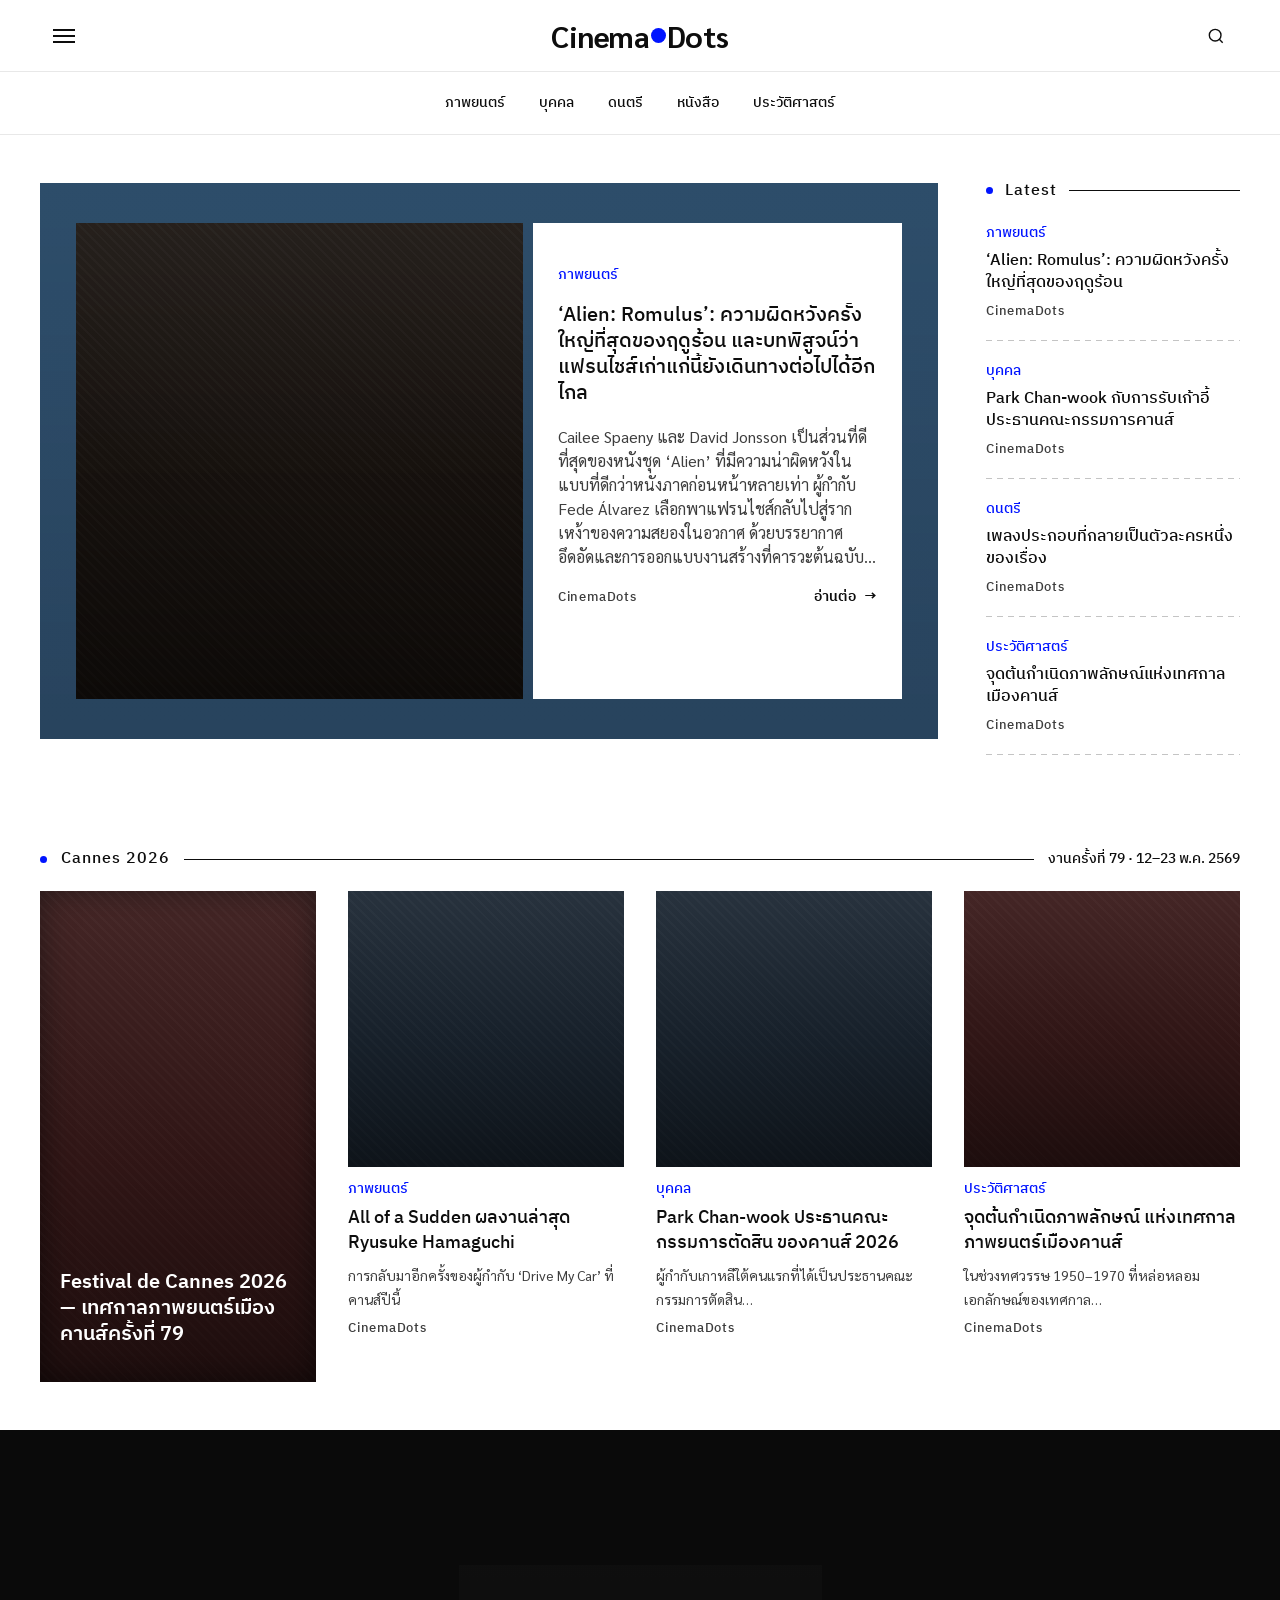
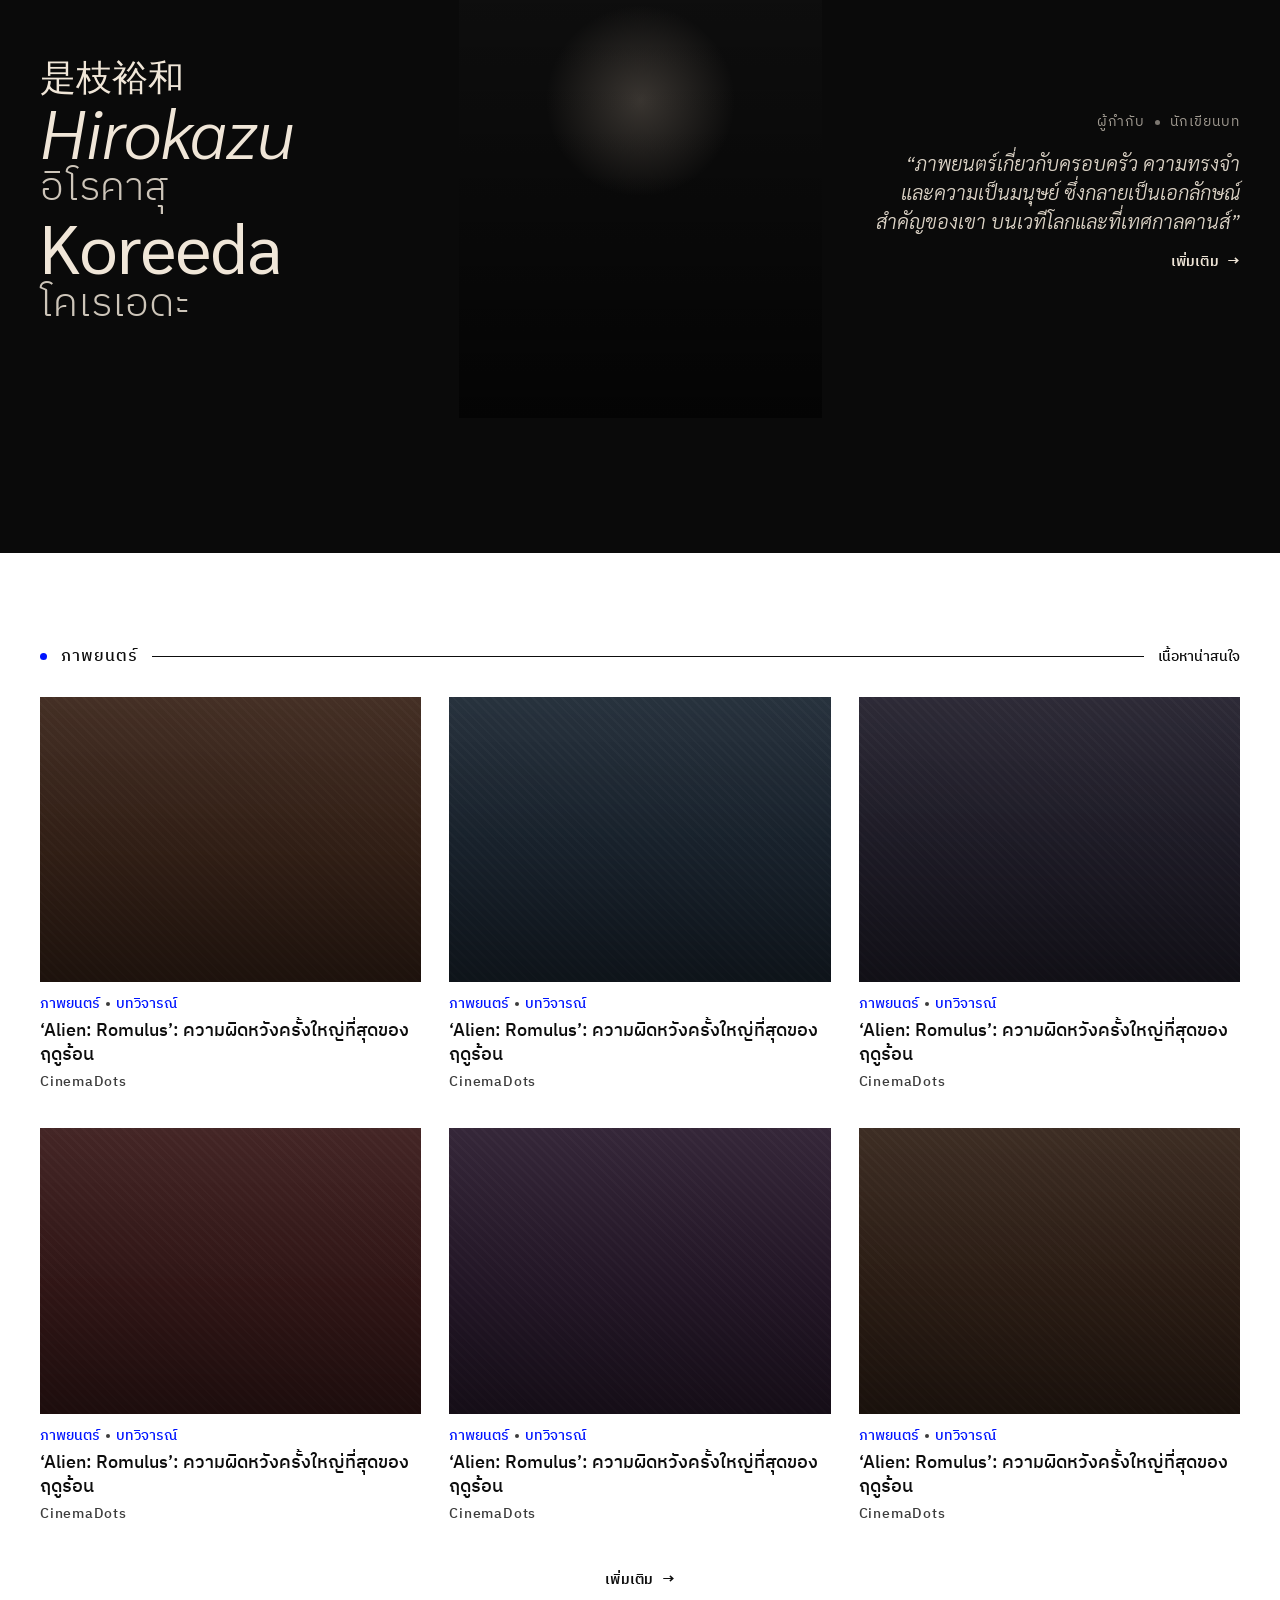
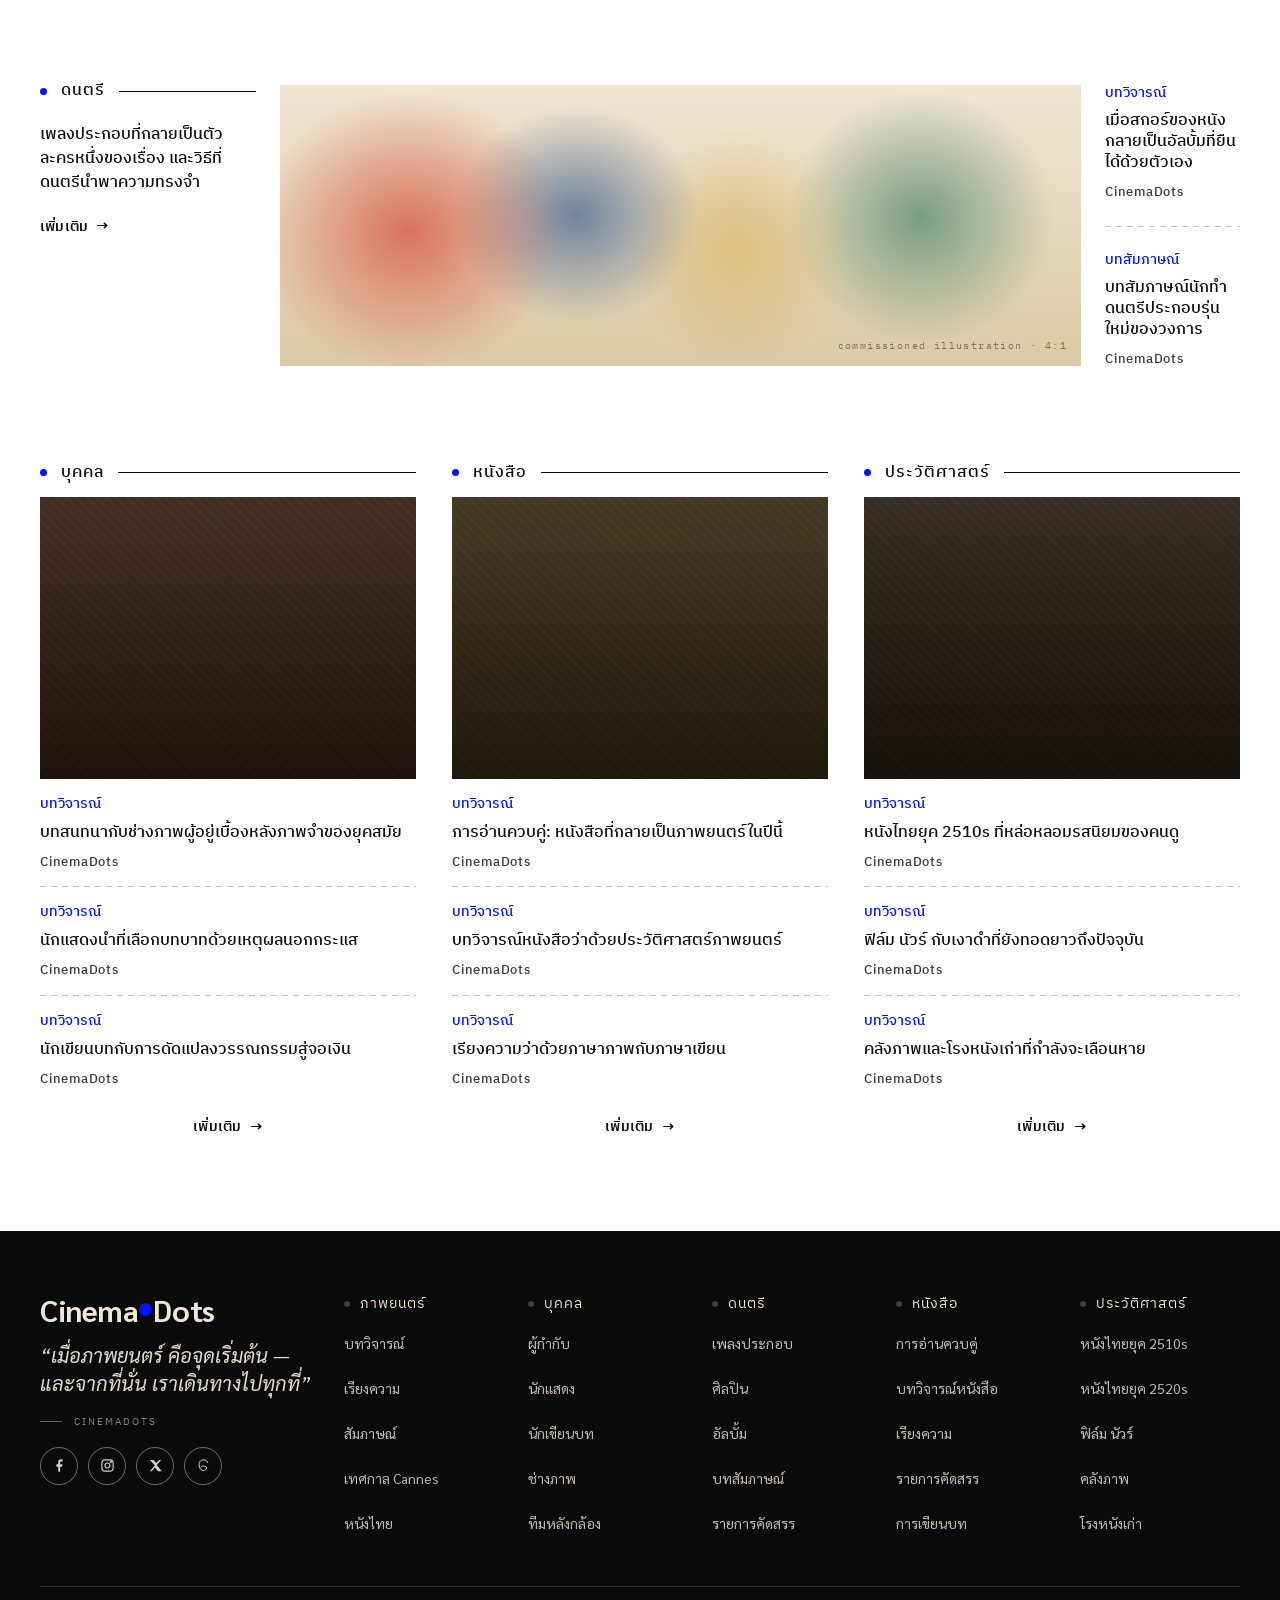
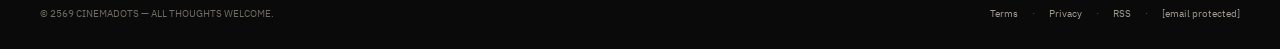
==== commit cf7cccaf: "Update homepage to Wireframe Build v2-2-21 - Introduces split gutter system: body content held to ~7" ====
--- a/index.html
+++ b/index.html
@@ -26,6 +26,8 @@
     --mono:'IBM Plex Mono', ui-monospace, monospace;
     /* responsive side gutter */
     --gut:40px;
+    /* wider gutter for full-bleed chrome (top bar, footer, director) */
+    --gut-wide:40px;
   }
   *{box-sizing:border-box}
   figure{margin:0}
@@ -37,10 +39,11 @@
 
   /* full-bleed desktop: fills the viewport left-to-right at any width */
   .page{width:100%;background:var(--white)}
-  /* roomier gutters on large/ultra-wide screens so content isn't glued to the edges */
-  @media (min-width:1440px){:root{--gut:72px}}
-  @media (min-width:1920px){:root{--gut:120px}}
-  @media (min-width:2560px){:root{--gut:200px}}
+  /* roomier gutters on large screens. On big monitors the body content is held to
+     70% width (15% padding each side); top bar / footer / director stay wider (--gut-wide) */
+  @media (min-width:1440px){:root{--gut:72px;--gut-wide:72px}}
+  @media (min-width:1920px){:root{--gut:15%;--gut-wide:120px}}
+  @media (min-width:2560px){:root{--gut:15%;--gut-wide:200px}}
 
   /* shared placeholder image block (color-chip + gradient + mono caption) */
   .ph{position:relative;background:var(--chip,#1a1410);overflow:hidden}
@@ -80,7 +83,7 @@
 
   /* ════════ 2 · TOP APP BAR ════════ */
   .appbar{position:sticky;top:0;z-index:40;height:72px;display:grid;grid-template-columns:1fr auto 1fr;align-items:center;
-    padding:0 var(--gut);background:var(--white);border-bottom:1px solid var(--rule);transition:transform .32s ease}
+    padding:0 var(--gut-wide);background:var(--white);border-bottom:1px solid var(--rule);transition:transform .32s ease}
   .appbar.nav-hidden{transform:translateY(-100%)}
   .appbar .iconbtn{width:48px;height:48px;border-radius:24px;display:grid;place-items:center;color:var(--ink)}
   .appbar .iconbtn:hover{background:#f4f4f4}
@@ -110,7 +113,10 @@
       #355c7d;
     padding:40px 36px;display:flex;gap:10px;align-items:stretch}
   .figure-img{flex:1.4 1 0;aspect-ratio:15/16;--chip:#1a1410}
-  .figure-card{flex:1 1 0;background:var(--white);padding:42px 25px;display:flex;flex-direction:column;gap:18px;min-width:0}
+  .figure-card{position:relative;flex:1 1 0;background:var(--white);padding:42px 25px;display:flex;flex-direction:column;gap:18px;min-width:0}
+  /* MdF “we are attending” label as a background picture, 20% of card width */
+  .figure-card .mdf-label{position:absolute;bottom:25px;right:25px;width:54%;height:auto;opacity:.2;z-index:0;pointer-events:none}
+  .figure-card > :not(.mdf-label){position:relative;z-index:1}
   .figure-card h1{margin:0;font-family:var(--sans);font-weight:500;font-size:20px;line-height:26px;color:var(--ink);overflow-wrap:anywhere;
     display:-webkit-box;-webkit-line-clamp:4;line-clamp:4;-webkit-box-orient:vertical;overflow:hidden}
   .figure-card p{margin:0;font-family:var(--serif);font-weight:400;font-size:16px;line-height:24px;color:var(--ink-2);text-wrap:pretty;
@@ -146,7 +152,8 @@
   /* ════════ 4.3 · DIRECTOR FEATURE (DARK) ════════ */
   .director-wrap{padding-top:48px}
   /* layout (Golf): name block LEFT · portrait CENTRE · quote RIGHT */
-  .director{background:var(--dark);padding:64px var(--gut);display:flex;gap:48px;align-items:center}
+  /* desktop: tall, airy dark band — vertical padding ≈30% of viewport height */
+  .director{background:var(--dark);padding:max(96px,15vh) var(--gut);display:flex;gap:48px;align-items:center}
   .director .portrait{flex:0 0 363px;aspect-ratio:363/453;
     --chip:#101010;position:relative;align-self:center}
   .director .portrait::after{background:
@@ -409,6 +416,7 @@
     <figure class="figure">
       <div class="ph figure-img"><img class="fill" src="https://assets.mubicdn.net/images/notebook/post_images/43249/images-w1400.jpg?1779292727" alt="" loading="lazy" onerror="this.style.display='none'" /><span class="ph-cap">hero · 15:16 · drop image</span></div>
       <div class="figure-card">
+        <img class="mdf-label" src="https://www.marchedufilm.com/wp-content/uploads/2026/01/mdf26-label-screen_we_are_attending-noir.png" alt="We Are Attending — Marché du Film 2026" loading="lazy" onerror="this.style.display='none'" />
         <span class="kicker">ภาพยนตร์</span>
         <h1>‘Alien: Romulus’: ความผิดหวังครั้งใหญ่ที่สุดของฤดูร้อน และบทพิสูจน์ว่าแฟรนไชส์เก่าแก่นี้ยังเดินทางต่อไปได้อีกไกล</h1>
         <p>Cailee Spaeny และ David Jonsson เป็นส่วนที่ดีที่สุดของหนังชุด ‘Alien’ ที่มีความน่าผิดหวังในแบบที่ดีกว่าหนังภาคก่อนหน้าหลายเท่า ผู้กำกับ Fede Álvarez เลือกพาแฟรนไชส์กลับไปสู่รากเหง้าของความสยองในอวกาศ ด้วยบรรยากาศอึดอัดและการออกแบบงานสร้างที่คารวะต้นฉบับปี 1979 อย่างตั้งใจ แม้บทจะยังติดกับดักของการอ้างอิงตัวเองมากเกินไป แต่จังหวะการเล่าเรื่องในครึ่งหลังก็เรียกความตึงเครียดกลับคืนมาได้อย่างน่าพอใจ และทิ้งคำถามถึงอนาคตของซีรีส์นี้ไว้ให้ผู้ชมขบคิดต่อหลังไฟในโรงสว่างขึ้น</p>
@@ -621,7 +629,7 @@
       </div>
       <div class="legal">
         <span>© 2569 CINEMADOTS — ALL THOUGHTS WELCOME.</span>
-        <span class="rt"><a href="#">Terms</a><span class="sep">·</span><a href="#">Privacy</a><span class="sep">·</span><a href="#">RSS</a><span class="sep">·</span><a href="/cdn-cgi/l/email-protection#74171b1a0015170034171d1a111915101b00075a001c"><span class="__cf_email__" data-cfemail="caa9a5a4beaba9be8aa9a3a4afa7abaea5beb9e4bea2">[email&#160;protected]</span></a></span>
+        <span class="rt"><a href="#">Terms</a><span class="sep">·</span><a href="#">Privacy</a><span class="sep">·</span><a href="#">RSS</a><span class="sep">·</span><a href="/cdn-cgi/l/email-protection#53303c3d2732302713303a3d363e32373c27207d273b"><span class="__cf_email__" data-cfemail="95f6fafbe1f4f6e1d5f6fcfbf0f8f4f1fae1e6bbe1fd">[email&#160;protected]</span></a></span>
       </div>
     </footer>
   </div>
